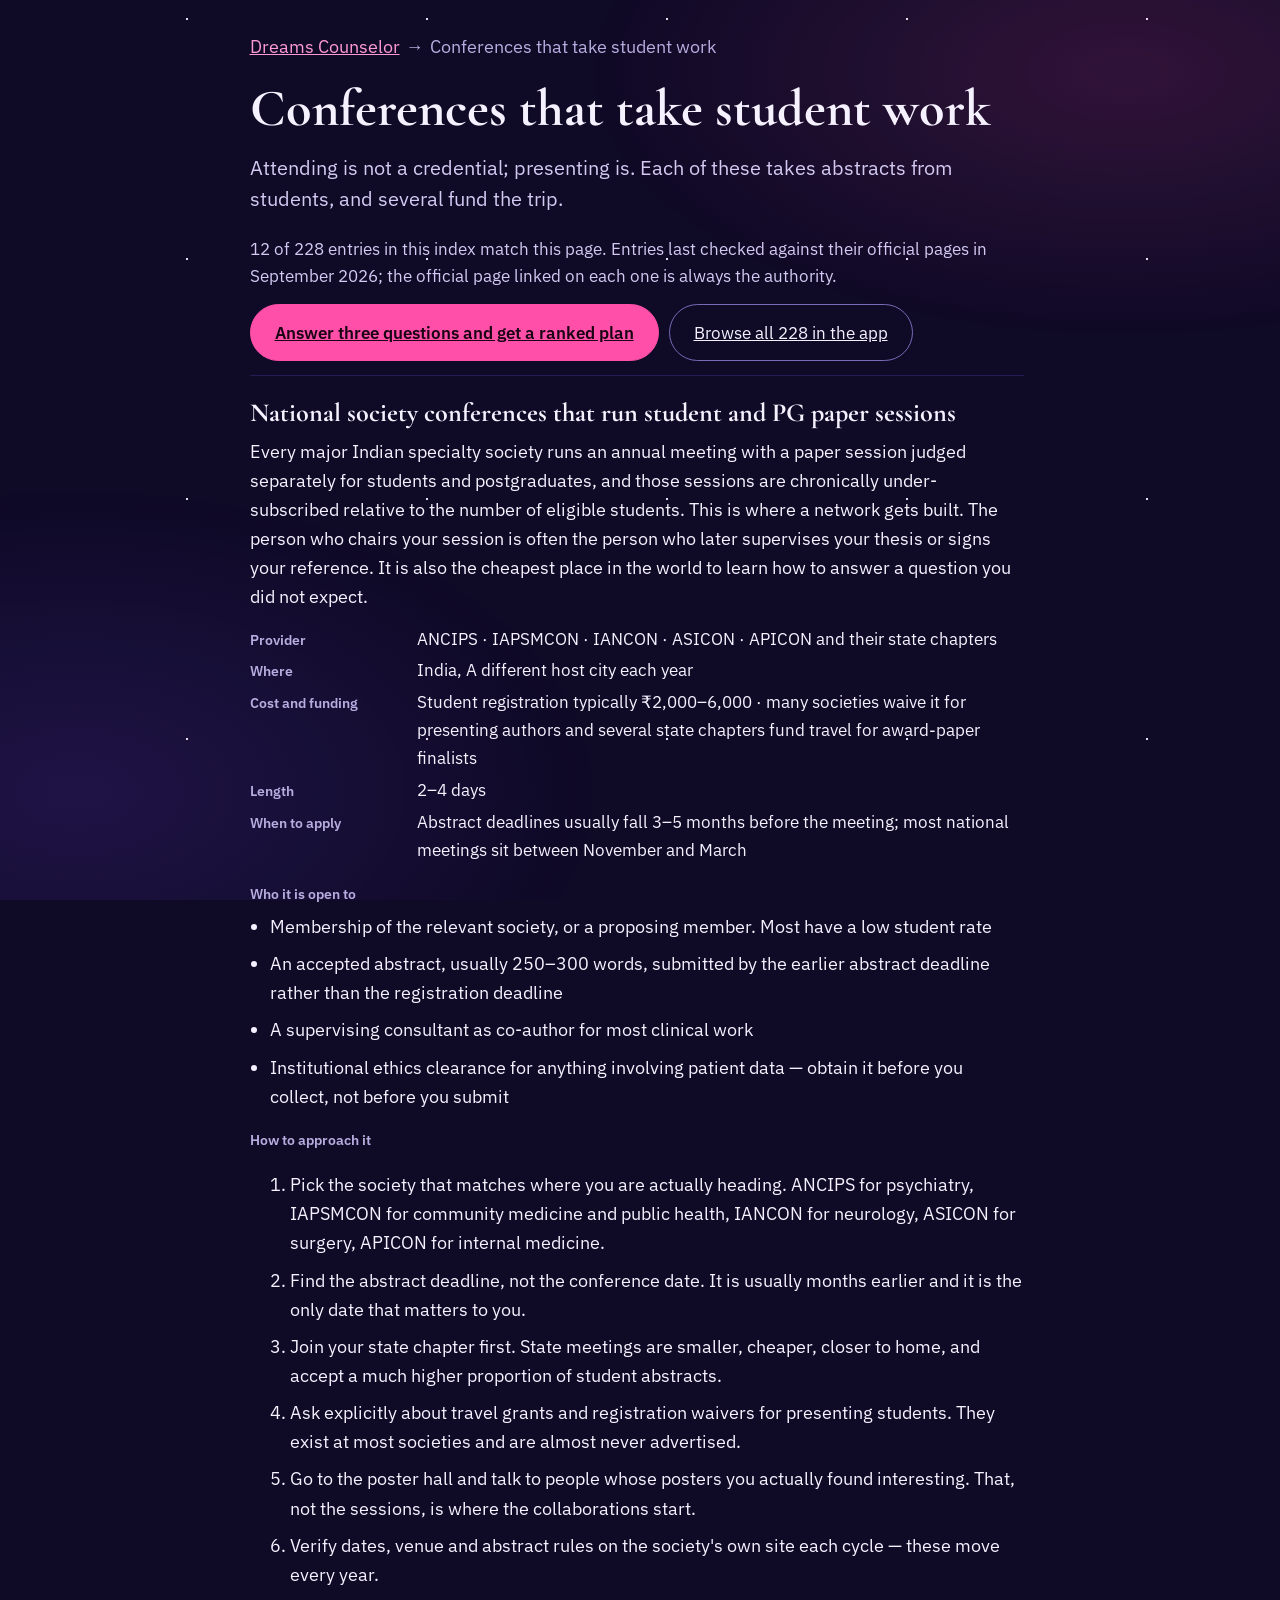
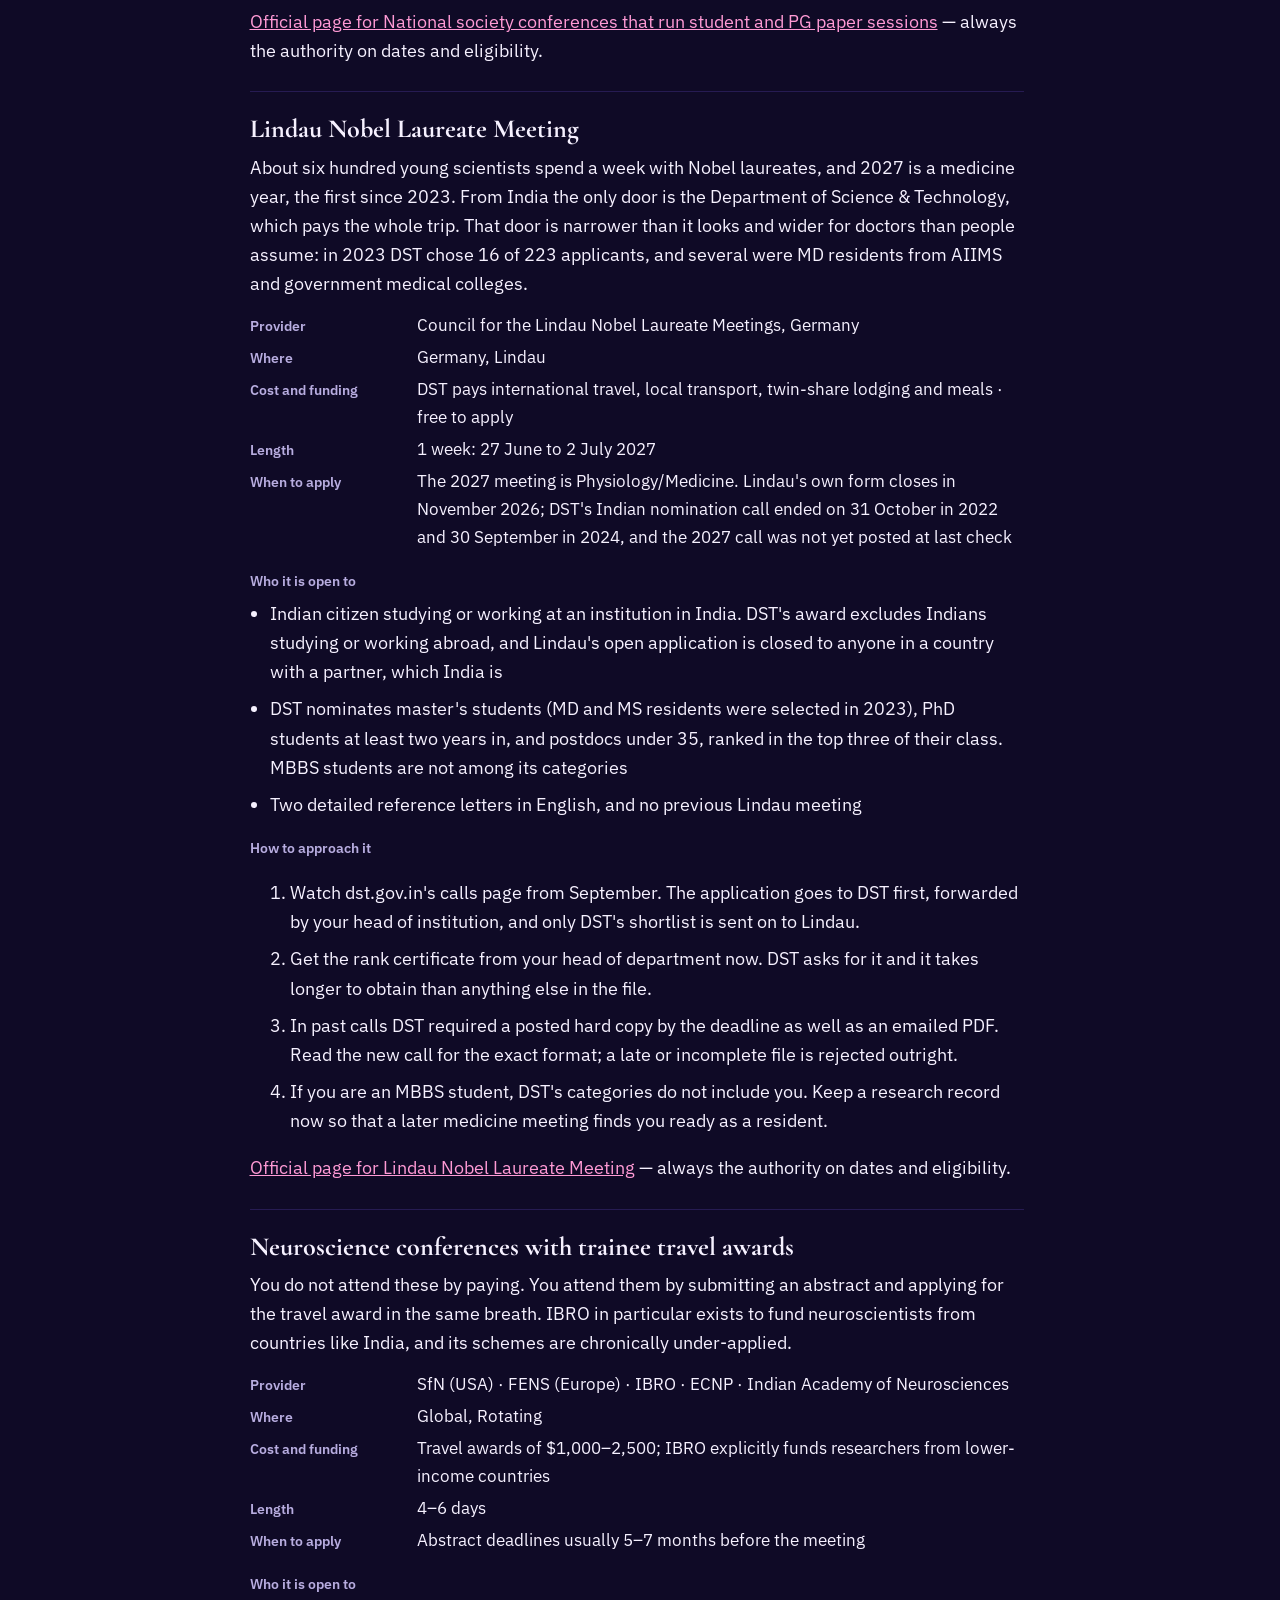
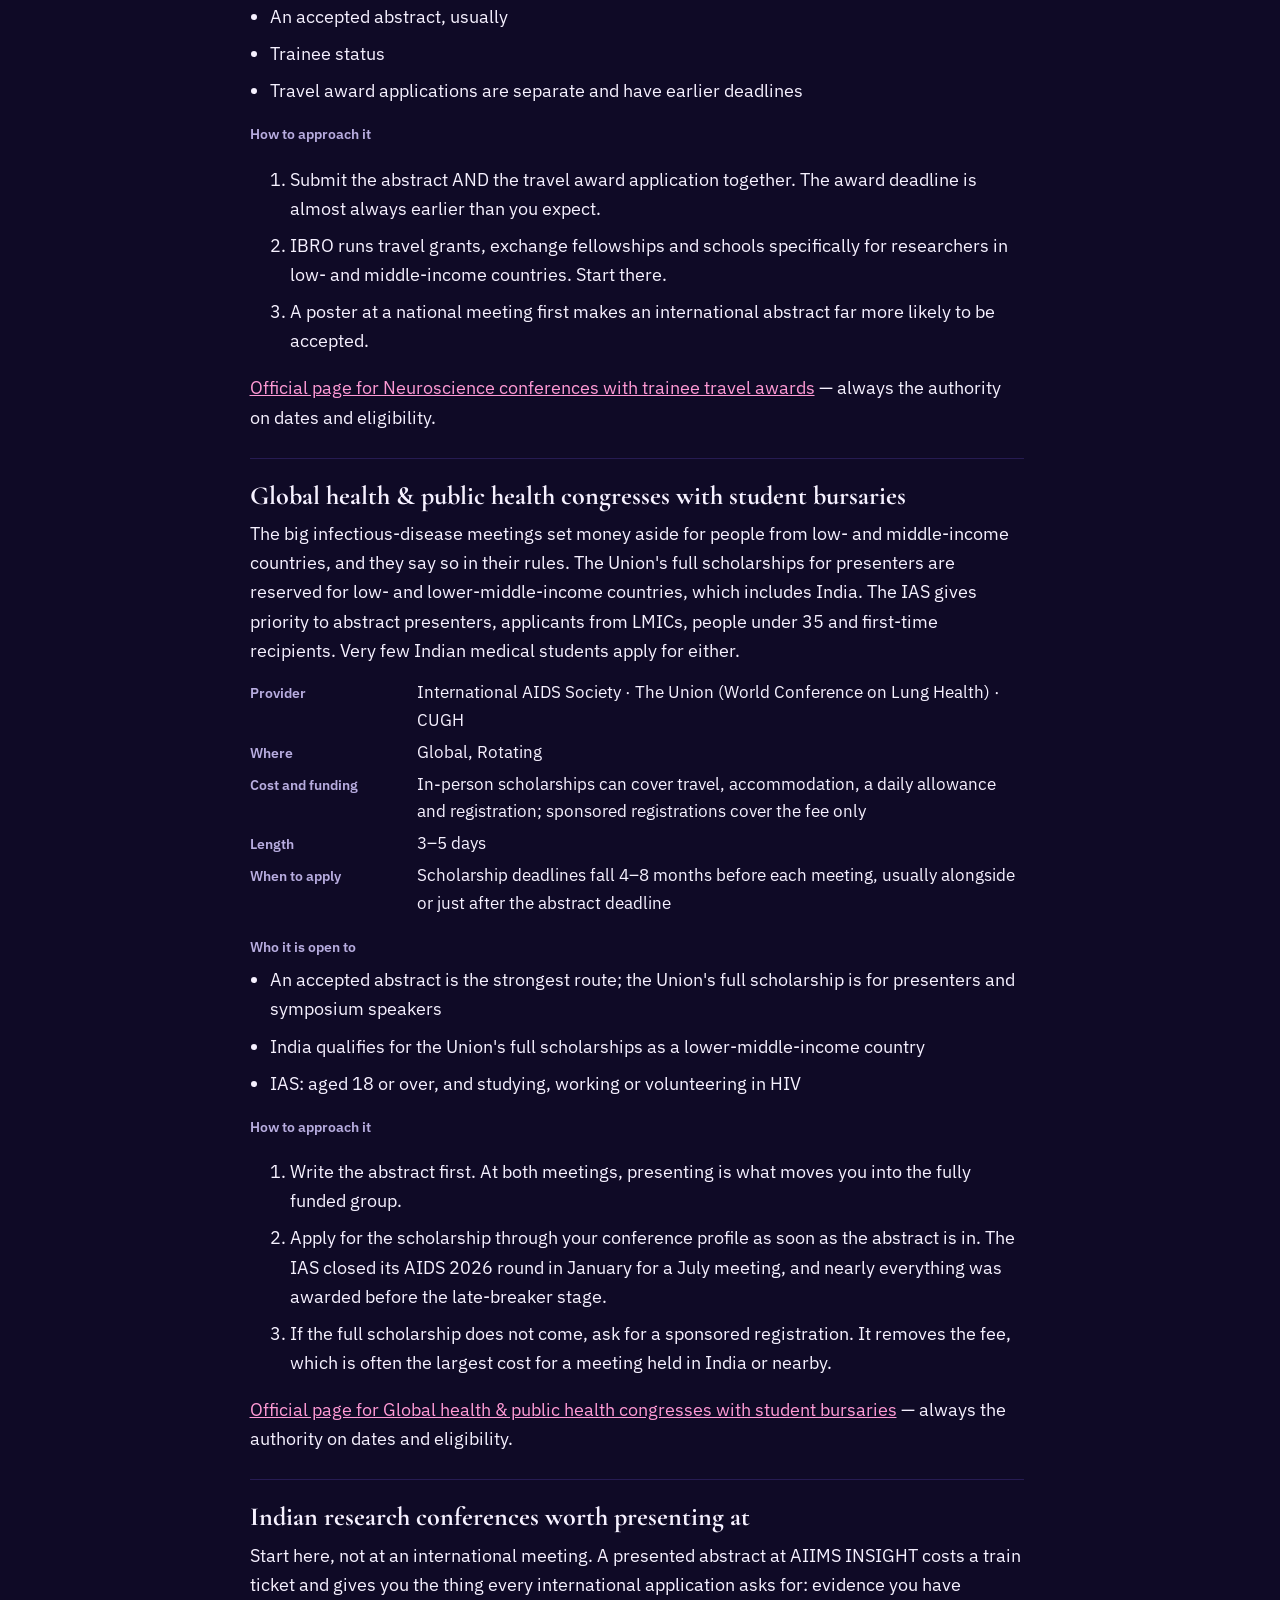
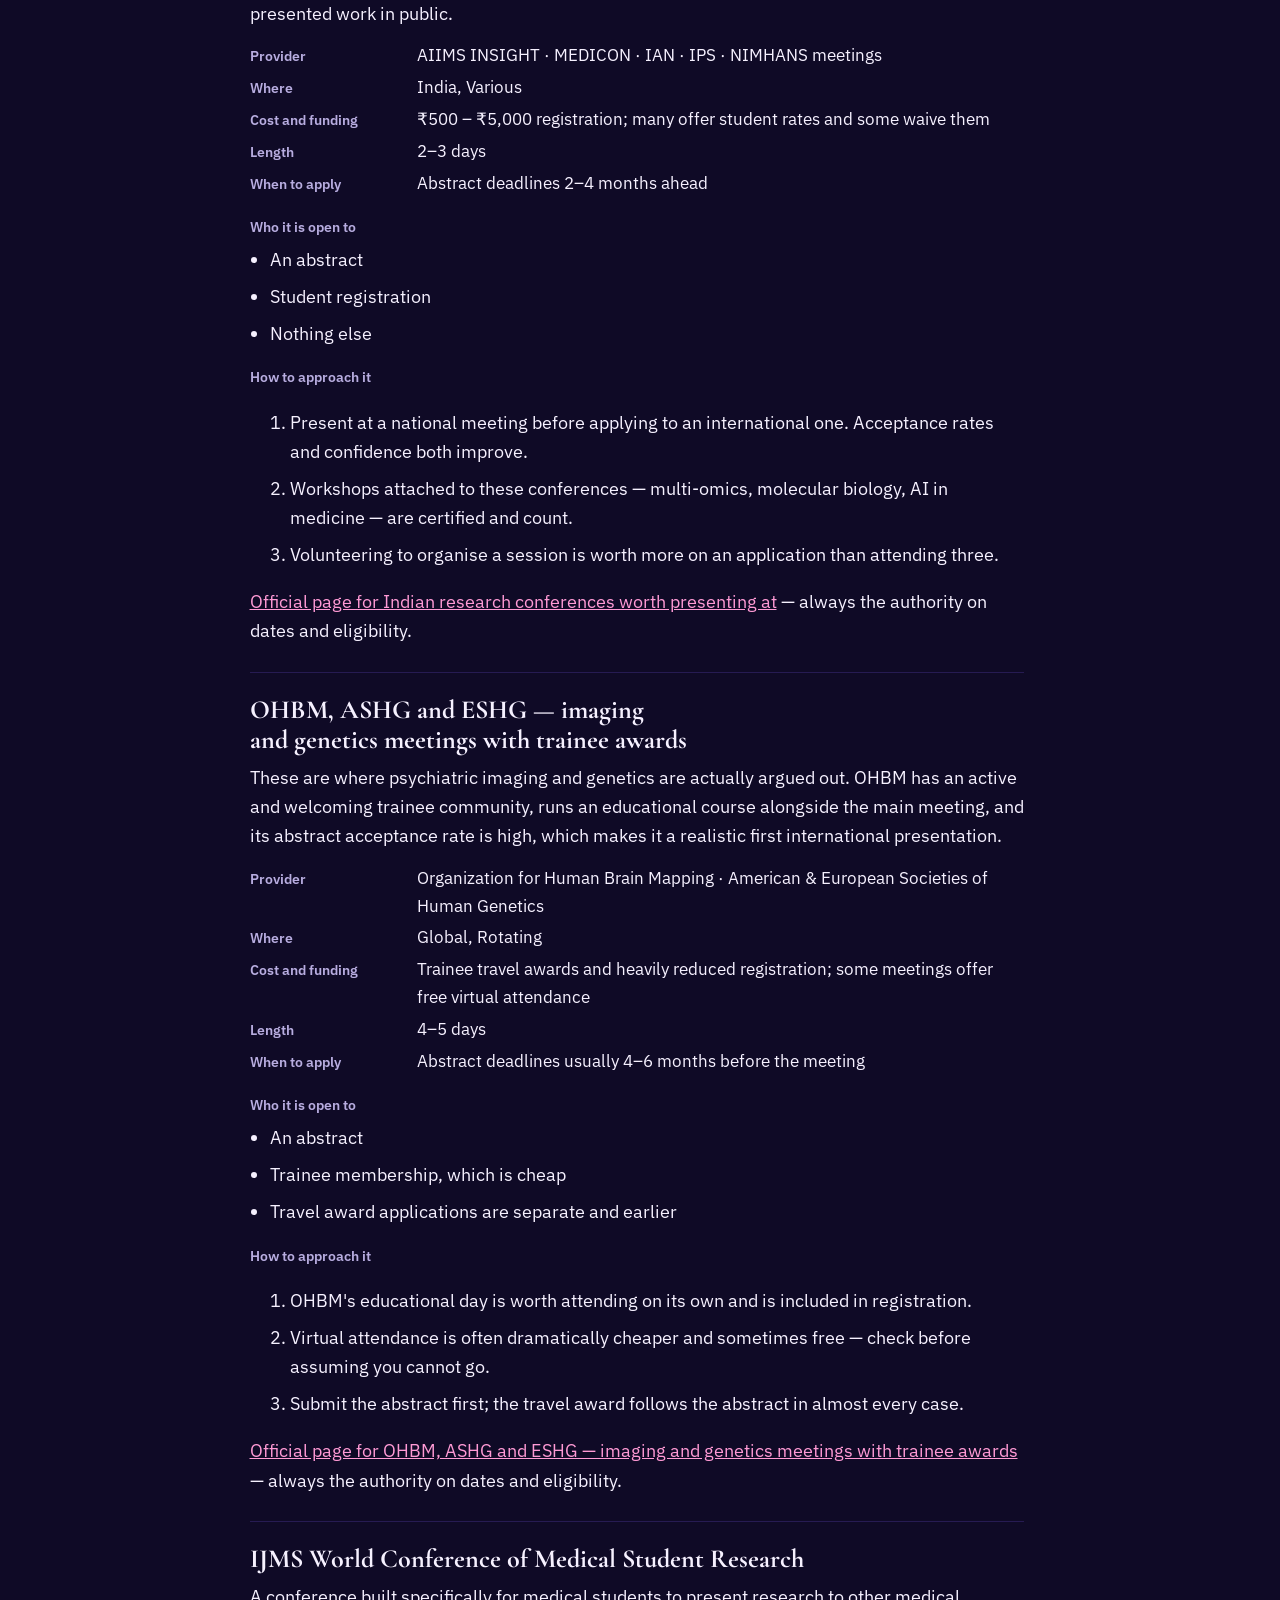
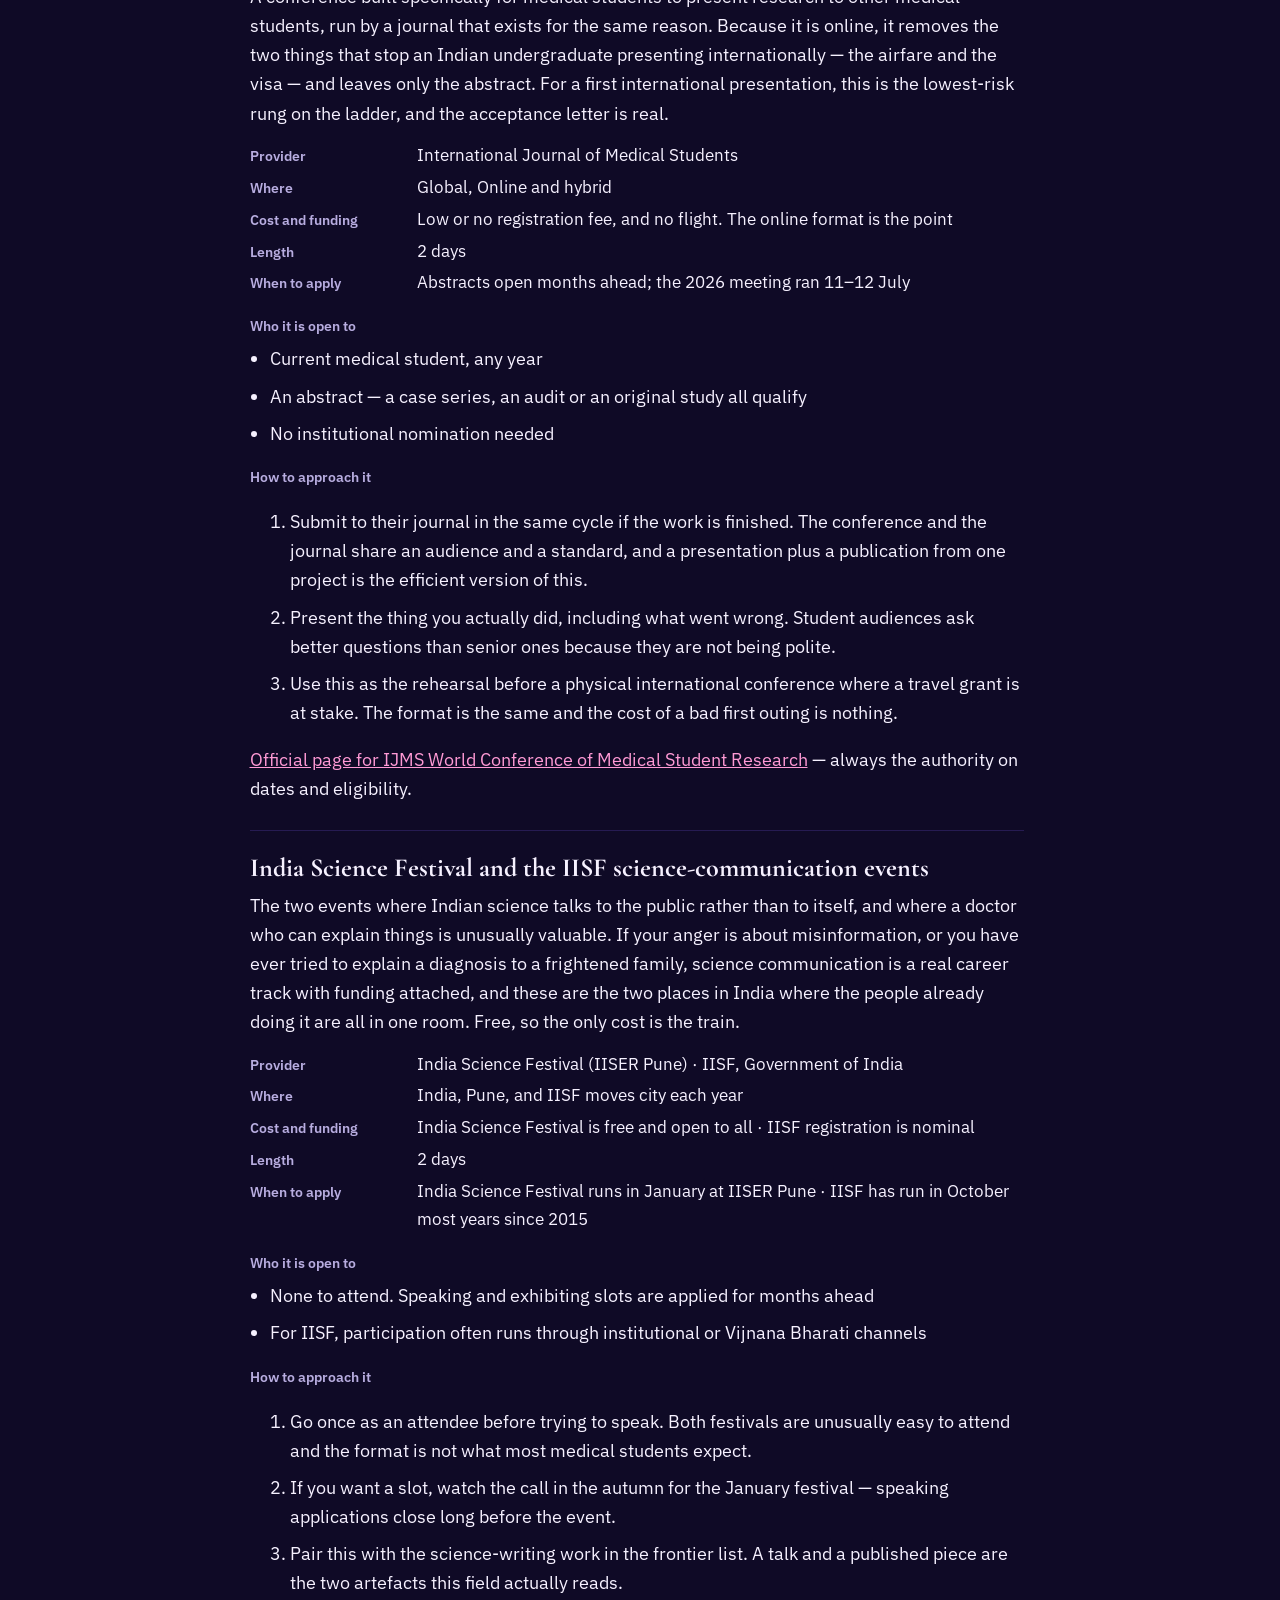
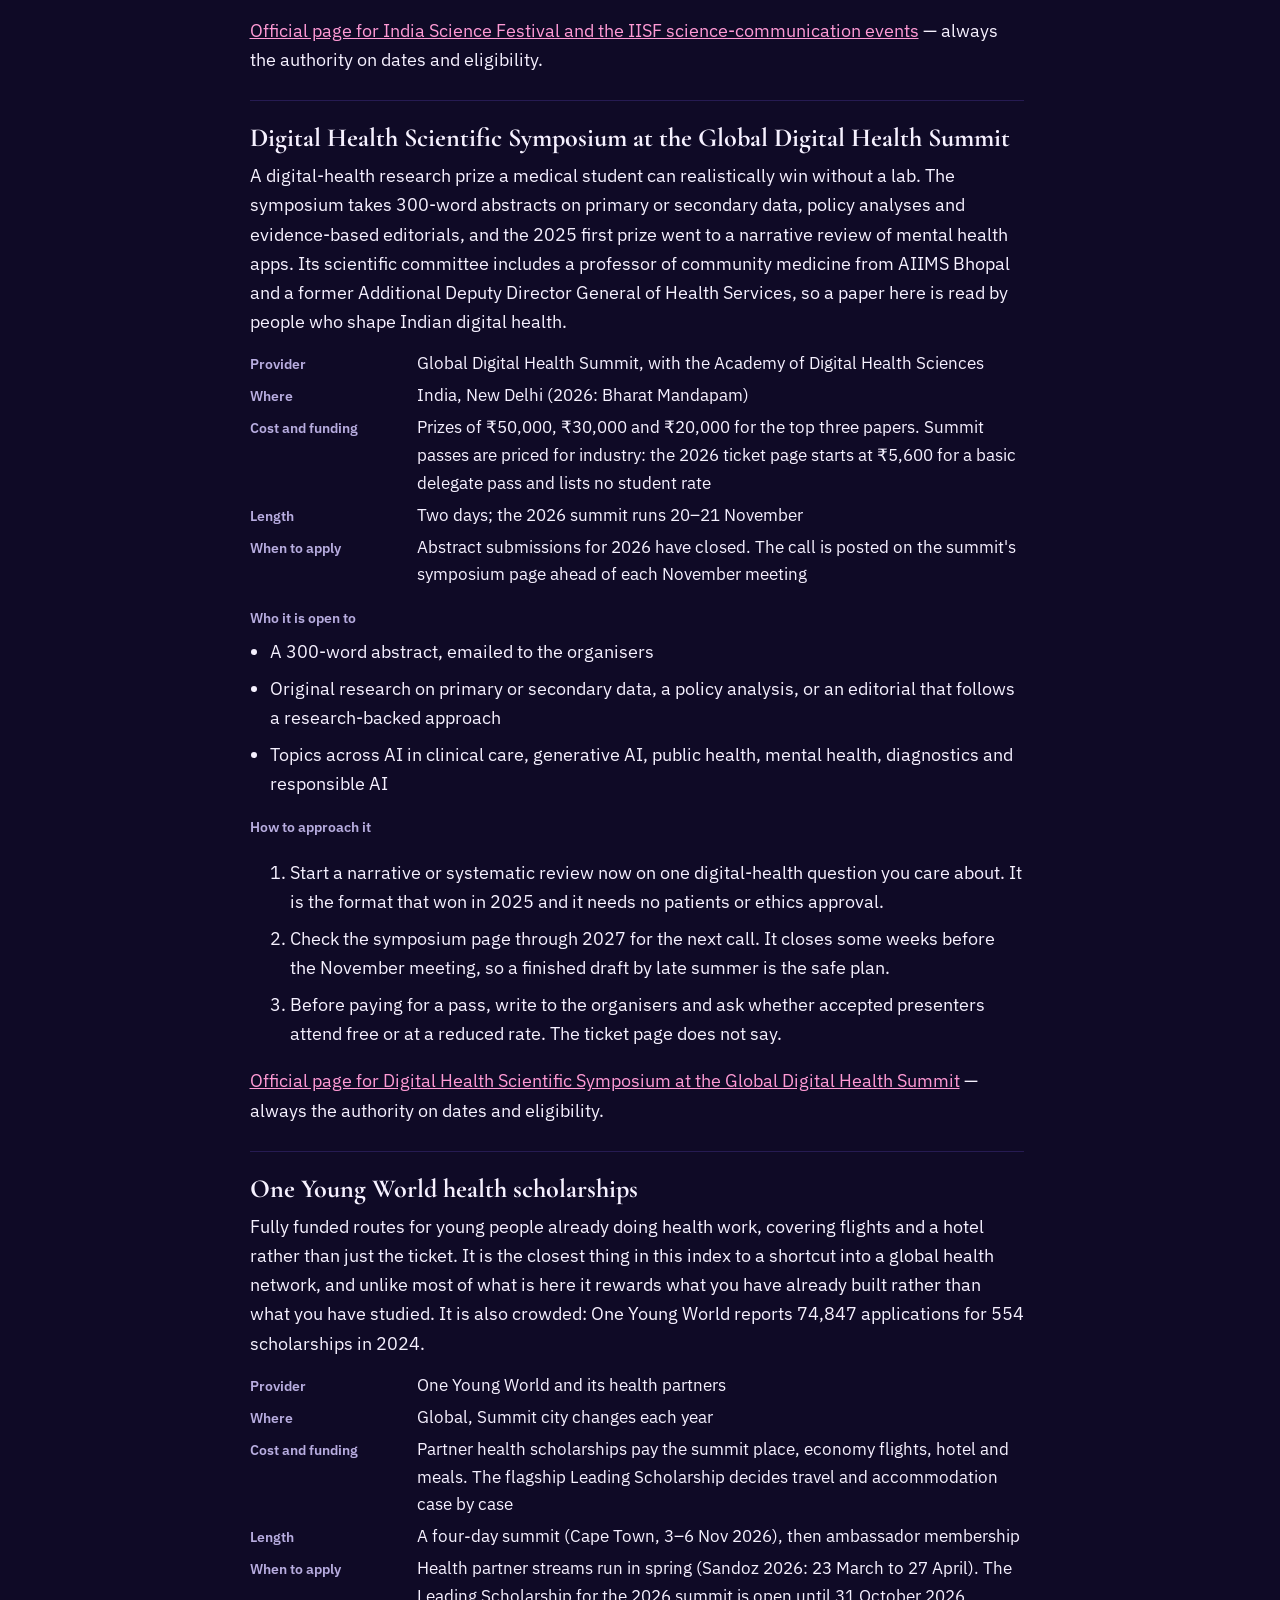
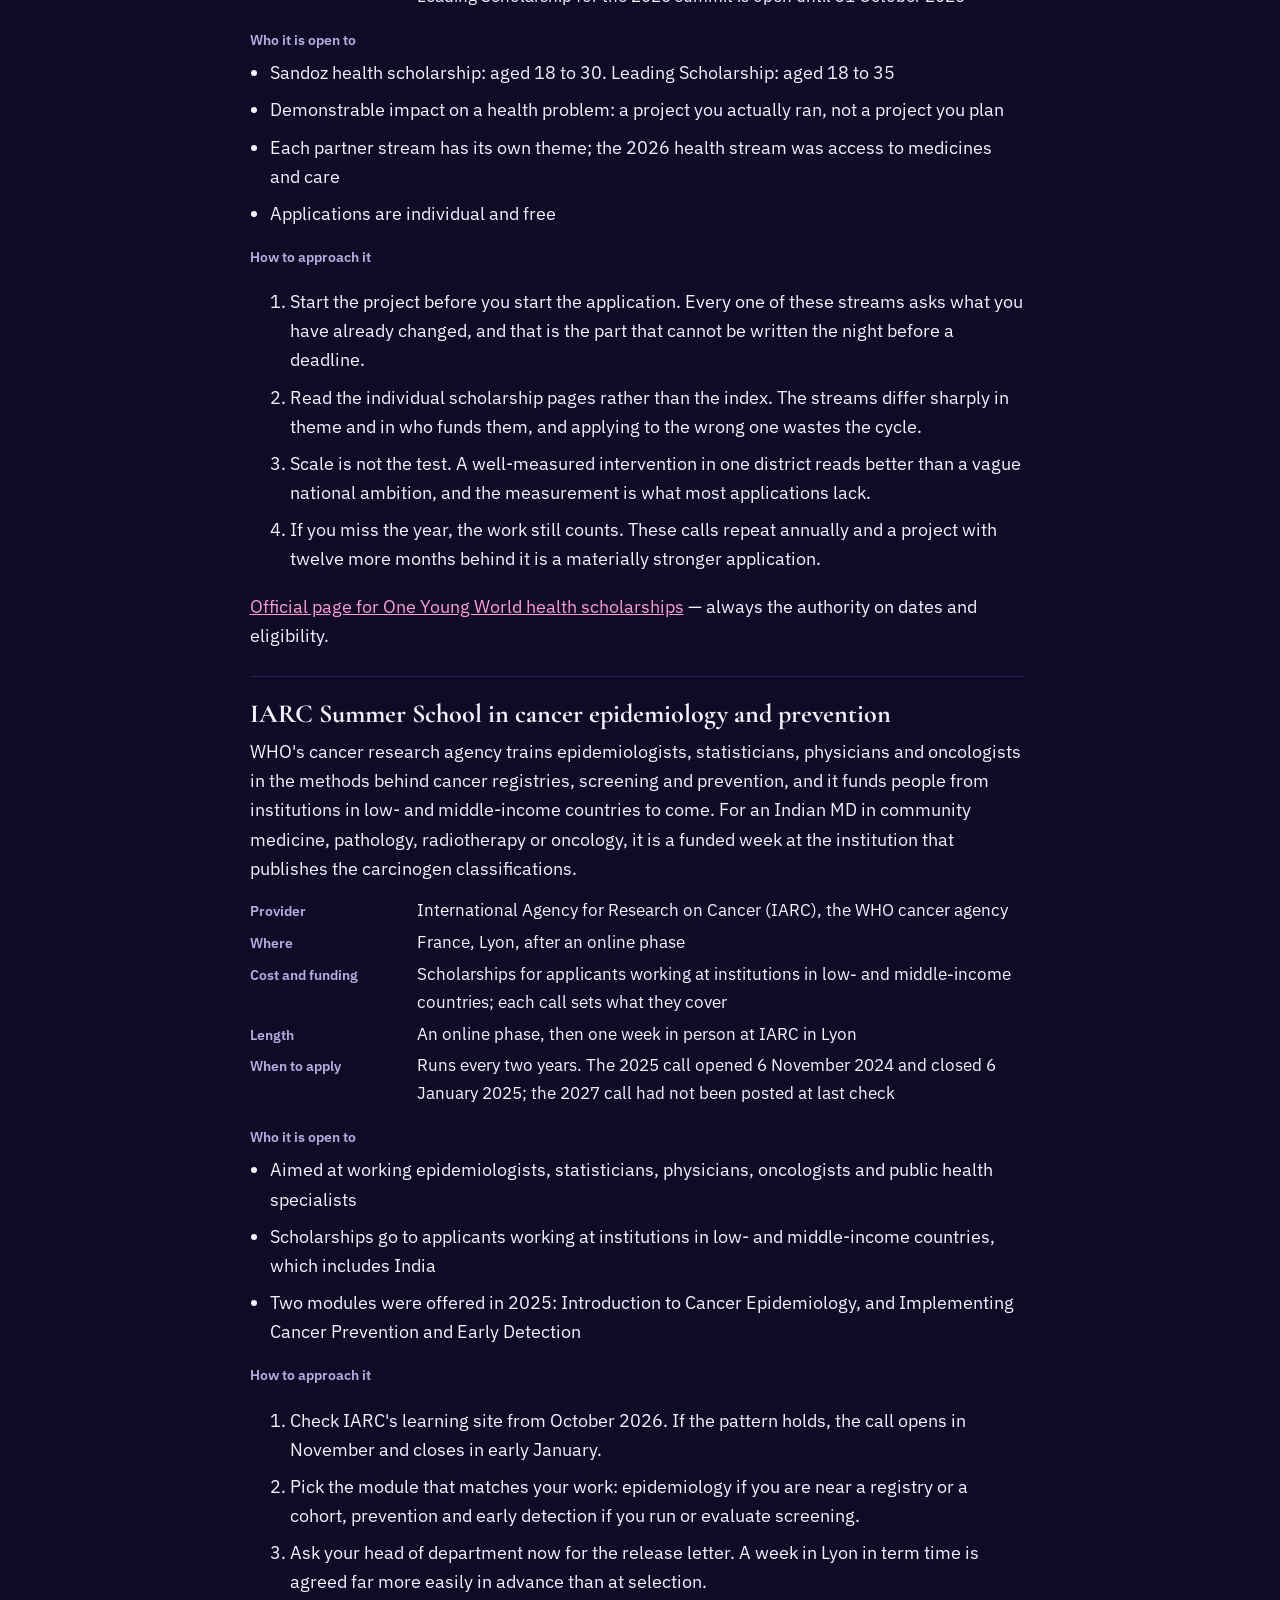
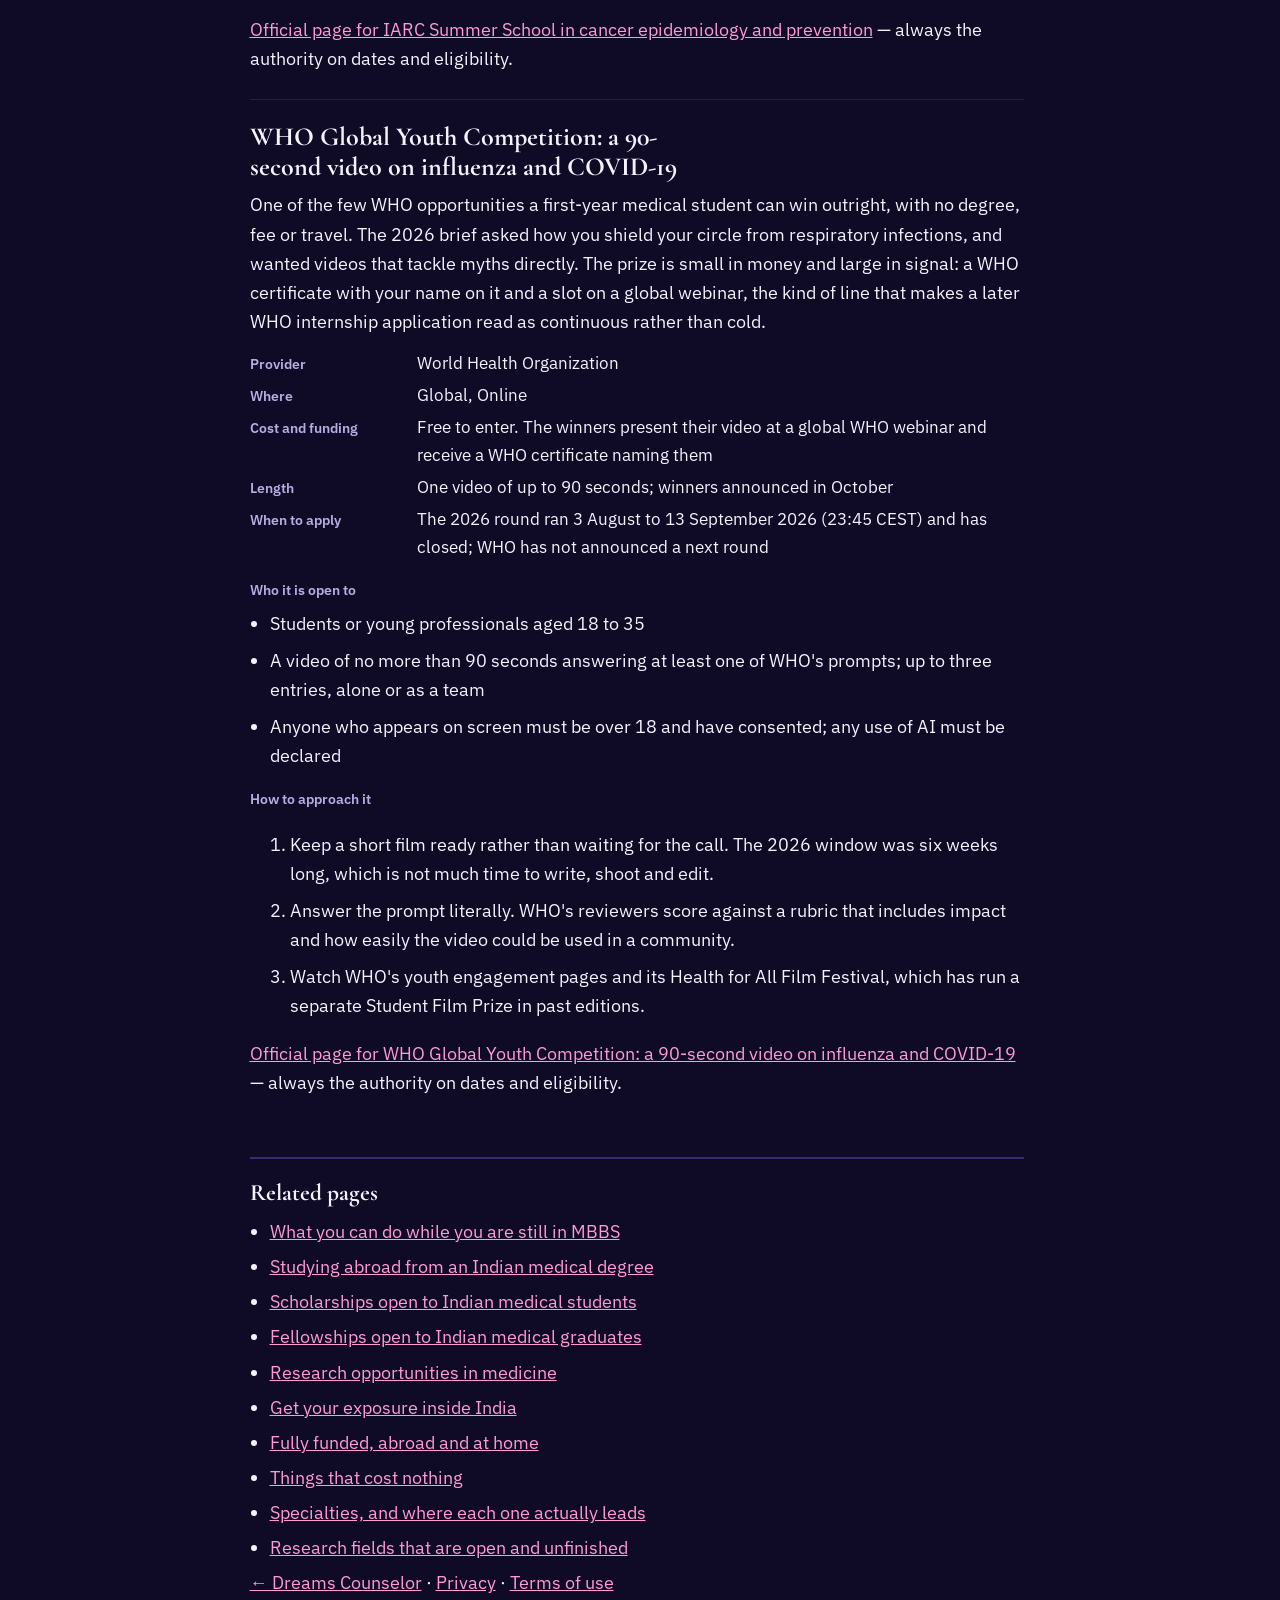
==== conferences/index.html @ f4abf2af "Rename the product to Dreams Counselor The name is now "Dreams Counselor" everywhere a reader or a l" ====
<!DOCTYPE html>
<html lang="en">
<head>
<meta charset="utf-8" />
<meta name="viewport" content="width=device-width, initial-scale=1" />
<title>Conferences where medical students can present — Dreams Counselor</title>
<meta name="description" content="Conferences and congresses that accept student abstracts, with travel awards and student rates where they exist." />
<meta name="robots" content="index, follow, max-image-preview:large" />
<link rel="canonical" href="https://aryanmanhas12.github.io/DREAMS/conferences/" />
<meta name="theme-color" content="#0F0A26" media="(prefers-color-scheme: light)" />
<meta name="theme-color" content="#0F0A26" media="(prefers-color-scheme: dark)" />

<meta property="og:type" content="website" />
<meta property="og:site_name" content="Dreams Counselor" />
<meta property="og:title" content="Conferences where medical students can present" />
<meta property="og:description" content="Conferences and congresses that accept student abstracts, with travel awards and student rates where they exist." />
<meta property="og:url" content="https://aryanmanhas12.github.io/DREAMS/conferences/" />
<meta property="og:image" content="https://aryanmanhas12.github.io/DREAMS/assets/og/conferences.png" />
<meta property="og:image:width" content="1200" />
<meta property="og:image:height" content="630" />
<meta property="og:image:alt" content="Conferences that take student work — 12 of 228 entries in the Dreams Counselor index, beside a globe marking the countries they lead to." />
<meta name="twitter:card" content="summary_large_image" />
<meta name="twitter:title" content="Conferences where medical students can present" />
<meta name="twitter:description" content="Conferences and congresses that accept student abstracts, with travel awards and student rates where they exist." />
<meta name="twitter:image" content="https://aryanmanhas12.github.io/DREAMS/assets/og/conferences.png" />

<link rel="icon" href="data:image/svg+xml,%3Csvg xmlns='http://www.w3.org/2000/svg' viewBox='0 0 32 32'%3E%3Crect width='32' height='32' rx='7' fill='%230F0A26'/%3E%3Ccircle cx='16' cy='16' r='12.5' fill='none' stroke='%23B79BFF' stroke-width='2.4'/%3E%3Cellipse cx='16' cy='16' rx='5.5' ry='12.5' fill='none' stroke='%23B79BFF' stroke-width='1.5'/%3E%3Cline x1='3.5' y1='16' x2='28.5' y2='16' stroke='%23B79BFF' stroke-width='1.5'/%3E%3Ccircle cx='20.5' cy='19.5' r='4.2' fill='%230F0A26'/%3E%3Ccircle cx='20.5' cy='19.5' r='3' fill='%23FF4FA8'/%3E%3C/svg%3E" />
<link rel="apple-touch-icon" href="../assets/icons/apple-touch-icon.png" />
<link rel="stylesheet" href="../assets/styles.css" />
<script type="application/ld+json">
{
 "@context": "https://schema.org",
 "@graph": [
  {
   "@type": "BreadcrumbList",
   "itemListElement": [
    {
     "@type": "ListItem",
     "position": 1,
     "name": "Dreams Counselor",
     "item": "https://aryanmanhas12.github.io/DREAMS/"
    },
    {
     "@type": "ListItem",
     "position": 2,
     "name": "Conferences that take student work",
     "item": "https://aryanmanhas12.github.io/DREAMS/conferences/"
    }
   ]
  },
  {
   "@type": "CollectionPage",
   "@id": "https://aryanmanhas12.github.io/DREAMS/conferences/",
   "url": "https://aryanmanhas12.github.io/DREAMS/conferences/",
   "name": "Conferences where medical students can present",
   "description": "Conferences and congresses that accept student abstracts, with travel awards and student rates where they exist.",
   "inLanguage": "en",
   "isPartOf": {
    "@type": "WebSite",
    "name": "Dreams Counselor",
    "url": "https://aryanmanhas12.github.io/DREAMS/"
   },
   "mainEntity": {
    "@type": "ItemList",
    "numberOfItems": 12,
    "itemListElement": [
     {
      "@type": "ListItem",
      "position": 1,
      "name": "National society conferences that run student and PG paper sessions",
      "url": "https://www.indianpsychiatricsociety.org/"
     },
     {
      "@type": "ListItem",
      "position": 2,
      "name": "Lindau Nobel Laureate Meeting",
      "url": "https://www.lindau-nobel.org/young-scientists/"
     },
     {
      "@type": "ListItem",
      "position": 3,
      "name": "Neuroscience conferences with trainee travel awards",
      "url": "https://ibro.org/grants/"
     },
     {
      "@type": "ListItem",
      "position": 4,
      "name": "Global health & public health congresses with student bursaries",
      "url": "https://www.iasociety.org/scholarships"
     },
     {
      "@type": "ListItem",
      "position": 5,
      "name": "Indian research conferences worth presenting at",
      "url": "https://www.aiims.edu/"
     },
     {
      "@type": "ListItem",
      "position": 6,
      "name": "OHBM, ASHG and ESHG — imaging and genetics meetings with trainee awards",
      "url": "https://www.humanbrainmapping.org/"
     },
     {
      "@type": "ListItem",
      "position": 7,
      "name": "IJMS World Conference of Medical Student Research",
      "url": "https://ijms.info/IJMS/Conference/welcome"
     },
     {
      "@type": "ListItem",
      "position": 8,
      "name": "India Science Festival and the IISF science-communication events",
      "url": "https://www.indiasciencefest.org/"
     },
     {
      "@type": "ListItem",
      "position": 9,
      "name": "Digital Health Scientific Symposium at the Global Digital Health Summit",
      "url": "https://www.globalsummit.health/scientific_symposium26"
     },
     {
      "@type": "ListItem",
      "position": 10,
      "name": "One Young World health scholarships",
      "url": "https://www.oneyoungworld.com/scholarships"
     },
     {
      "@type": "ListItem",
      "position": 11,
      "name": "IARC Summer School in cancer epidemiology and prevention",
      "url": "https://learning.iarc.fr/"
     },
     {
      "@type": "ListItem",
      "position": 12,
      "name": "WHO Global Youth Competition: a 90-second video on influenza and COVID-19",
      "url": "https://www.who.int/news-room/events/detail/2026/08/03/default-calendar/global-youth-competition-advocating-for-influenza-and-covid-19-prevention-and-control"
     }
    ]
   }
  }
 ]
}
</script>
</head>
<body>
<div class="sky sky-static" aria-hidden="true"></div>
<main class="wrap doc-page listing-page">

  <nav class="crumbs" aria-label="Breadcrumb">
    <ol>
      <li><a href="../">Dreams Counselor</a></li>
      <li aria-current="page">Conferences that take student work</li>
    </ol>
  </nav>

  <h1>Conferences that take student work</h1>
  <p class="doc-lede">Attending is not a credential; presenting is. Each of these takes abstracts from students, and several fund the trip.</p>

  <p class="doc-small">12 of 228 entries in this index match this page. Entries last checked against their official pages in September 2026; the official page linked on each one is always the authority.</p>

  <p class="doc-actions">
    <a class="btn btn-primary" href="../">Answer three questions and get a ranked plan</a>
    <a class="btn btn-ghost" href="../#browse">Browse all 228 in the app</a>
  </p>

  <article class="listing" id="society-conferences-india">
    <h2>National society conferences that run student and PG paper sessions</h2>
    <p class="listing-why">Every major Indian specialty society runs an annual meeting with a paper session judged separately for students and postgraduates, and those sessions are chronically under-subscribed relative to the number of eligible students. This is where a network gets built. The person who chairs your session is often the person who later supervises your thesis or signs your reference. It is also the cheapest place in the world to learn how to answer a question you did not expect.</p>
    <dl class="listing-facts">
      <dt>Provider</dt><dd>ANCIPS · IAPSMCON · IANCON · ASICON · APICON and their state chapters</dd>
      <dt>Where</dt><dd>India, A different host city each year</dd>
      <dt>Cost and funding</dt><dd>Student registration typically ₹2,000–6,000 · many societies waive it for presenting authors and several state chapters fund travel for award-paper finalists</dd>
      <dt>Length</dt><dd>2–4 days</dd>
      <dt>When to apply</dt><dd>Abstract deadlines usually fall 3–5 months before the meeting; most national meetings sit between November and March</dd>
    </dl>
    <h3>Who it is open to</h3>
    <ul><li>Membership of the relevant society, or a proposing member. Most have a low student rate</li><li>An accepted abstract, usually 250–300 words, submitted by the earlier abstract deadline rather than the registration deadline</li><li>A supervising consultant as co-author for most clinical work</li><li>Institutional ethics clearance for anything involving patient data — obtain it before you collect, not before you submit</li></ul>
    <h3>How to approach it</h3>
    <ol><li>Pick the society that matches where you are actually heading. ANCIPS for psychiatry, IAPSMCON for community medicine and public health, IANCON for neurology, ASICON for surgery, APICON for internal medicine.</li><li>Find the abstract deadline, not the conference date. It is usually months earlier and it is the only date that matters to you.</li><li>Join your state chapter first. State meetings are smaller, cheaper, closer to home, and accept a much higher proportion of student abstracts.</li><li>Ask explicitly about travel grants and registration waivers for presenting students. They exist at most societies and are almost never advertised.</li><li>Go to the poster hall and talk to people whose posters you actually found interesting. That, not the sessions, is where the collaborations start.</li><li>Verify dates, venue and abstract rules on the society's own site each cycle — these move every year.</li></ol>
    <p class="listing-link"><a href="https://www.indianpsychiatricsociety.org/" rel="noopener nofollow" target="_blank">Official page for National society conferences that run student and PG paper sessions</a> — always the authority on dates and eligibility.</p>
  </article>

  <article class="listing" id="lindau">
    <h2>Lindau Nobel Laureate Meeting</h2>
    <p class="listing-why">About six hundred young scientists spend a week with Nobel laureates, and 2027 is a medicine year, the first since 2023. From India the only door is the Department of Science &amp; Technology, which pays the whole trip. That door is narrower than it looks and wider for doctors than people assume: in 2023 DST chose 16 of 223 applicants, and several were MD residents from AIIMS and government medical colleges.</p>
    <dl class="listing-facts">
      <dt>Provider</dt><dd>Council for the Lindau Nobel Laureate Meetings, Germany</dd>
      <dt>Where</dt><dd>Germany, Lindau</dd>
      <dt>Cost and funding</dt><dd>DST pays international travel, local transport, twin-share lodging and meals · free to apply</dd>
      <dt>Length</dt><dd>1 week: 27 June to 2 July 2027</dd>
      <dt>When to apply</dt><dd>The 2027 meeting is Physiology/Medicine. Lindau's own form closes in November 2026; DST's Indian nomination call ended on 31 October in 2022 and 30 September in 2024, and the 2027 call was not yet posted at last check</dd>
    </dl>
    <h3>Who it is open to</h3>
    <ul><li>Indian citizen studying or working at an institution in India. DST's award excludes Indians studying or working abroad, and Lindau's open application is closed to anyone in a country with a partner, which India is</li><li>DST nominates master's students (MD and MS residents were selected in 2023), PhD students at least two years in, and postdocs under 35, ranked in the top three of their class. MBBS students are not among its categories</li><li>Two detailed reference letters in English, and no previous Lindau meeting</li></ul>
    <h3>How to approach it</h3>
    <ol><li>Watch dst.gov.in's calls page from September. The application goes to DST first, forwarded by your head of institution, and only DST's shortlist is sent on to Lindau.</li><li>Get the rank certificate from your head of department now. DST asks for it and it takes longer to obtain than anything else in the file.</li><li>In past calls DST required a posted hard copy by the deadline as well as an emailed PDF. Read the new call for the exact format; a late or incomplete file is rejected outright.</li><li>If you are an MBBS student, DST's categories do not include you. Keep a research record now so that a later medicine meeting finds you ready as a resident.</li></ol>
    <p class="listing-link"><a href="https://www.lindau-nobel.org/young-scientists/" rel="noopener nofollow" target="_blank">Official page for Lindau Nobel Laureate Meeting</a> — always the authority on dates and eligibility.</p>
  </article>

  <article class="listing" id="conf-neuro">
    <h2>Neuroscience conferences with trainee travel awards</h2>
    <p class="listing-why">You do not attend these by paying. You attend them by submitting an abstract and applying for the travel award in the same breath. IBRO in particular exists to fund neuroscientists from countries like India, and its schemes are chronically under-applied.</p>
    <dl class="listing-facts">
      <dt>Provider</dt><dd>SfN (USA) · FENS (Europe) · IBRO · ECNP · Indian Academy of Neurosciences</dd>
      <dt>Where</dt><dd>Global, Rotating</dd>
      <dt>Cost and funding</dt><dd>Travel awards of $1,000–2,500; IBRO explicitly funds researchers from lower-income countries</dd>
      <dt>Length</dt><dd>4–6 days</dd>
      <dt>When to apply</dt><dd>Abstract deadlines usually 5–7 months before the meeting</dd>
    </dl>
    <h3>Who it is open to</h3>
    <ul><li>An accepted abstract, usually</li><li>Trainee status</li><li>Travel award applications are separate and have earlier deadlines</li></ul>
    <h3>How to approach it</h3>
    <ol><li>Submit the abstract AND the travel award application together. The award deadline is almost always earlier than you expect.</li><li>IBRO runs travel grants, exchange fellowships and schools specifically for researchers in low- and middle-income countries. Start there.</li><li>A poster at a national meeting first makes an international abstract far more likely to be accepted.</li></ol>
    <p class="listing-link"><a href="https://ibro.org/grants/" rel="noopener nofollow" target="_blank">Official page for Neuroscience conferences with trainee travel awards</a> — always the authority on dates and eligibility.</p>
  </article>

  <article class="listing" id="conf-globalhealth">
    <h2>Global health &amp; public health congresses with student bursaries</h2>
    <p class="listing-why">The big infectious-disease meetings set money aside for people from low- and middle-income countries, and they say so in their rules. The Union's full scholarships for presenters are reserved for low- and lower-middle-income countries, which includes India. The IAS gives priority to abstract presenters, applicants from LMICs, people under 35 and first-time recipients. Very few Indian medical students apply for either.</p>
    <dl class="listing-facts">
      <dt>Provider</dt><dd>International AIDS Society · The Union (World Conference on Lung Health) · CUGH</dd>
      <dt>Where</dt><dd>Global, Rotating</dd>
      <dt>Cost and funding</dt><dd>In-person scholarships can cover travel, accommodation, a daily allowance and registration; sponsored registrations cover the fee only</dd>
      <dt>Length</dt><dd>3–5 days</dd>
      <dt>When to apply</dt><dd>Scholarship deadlines fall 4–8 months before each meeting, usually alongside or just after the abstract deadline</dd>
    </dl>
    <h3>Who it is open to</h3>
    <ul><li>An accepted abstract is the strongest route; the Union's full scholarship is for presenters and symposium speakers</li><li>India qualifies for the Union's full scholarships as a lower-middle-income country</li><li>IAS: aged 18 or over, and studying, working or volunteering in HIV</li></ul>
    <h3>How to approach it</h3>
    <ol><li>Write the abstract first. At both meetings, presenting is what moves you into the fully funded group.</li><li>Apply for the scholarship through your conference profile as soon as the abstract is in. The IAS closed its AIDS 2026 round in January for a July meeting, and nearly everything was awarded before the late-breaker stage.</li><li>If the full scholarship does not come, ask for a sponsored registration. It removes the fee, which is often the largest cost for a meeting held in India or nearby.</li></ol>
    <p class="listing-link"><a href="https://www.iasociety.org/scholarships" rel="noopener nofollow" target="_blank">Official page for Global health &amp; public health congresses with student bursaries</a> — always the authority on dates and eligibility.</p>
  </article>

  <article class="listing" id="conf-india">
    <h2>Indian research conferences worth presenting at</h2>
    <p class="listing-why">Start here, not at an international meeting. A presented abstract at AIIMS INSIGHT costs a train ticket and gives you the thing every international application asks for: evidence you have presented work in public.</p>
    <dl class="listing-facts">
      <dt>Provider</dt><dd>AIIMS INSIGHT · MEDICON · IAN · IPS · NIMHANS meetings</dd>
      <dt>Where</dt><dd>India, Various</dd>
      <dt>Cost and funding</dt><dd>₹500 – ₹5,000 registration; many offer student rates and some waive them</dd>
      <dt>Length</dt><dd>2–3 days</dd>
      <dt>When to apply</dt><dd>Abstract deadlines 2–4 months ahead</dd>
    </dl>
    <h3>Who it is open to</h3>
    <ul><li>An abstract</li><li>Student registration</li><li>Nothing else</li></ul>
    <h3>How to approach it</h3>
    <ol><li>Present at a national meeting before applying to an international one. Acceptance rates and confidence both improve.</li><li>Workshops attached to these conferences — multi-omics, molecular biology, AI in medicine — are certified and count.</li><li>Volunteering to organise a session is worth more on an application than attending three.</li></ol>
    <p class="listing-link"><a href="https://www.aiims.edu/" rel="noopener nofollow" target="_blank">Official page for Indian research conferences worth presenting at</a> — always the authority on dates and eligibility.</p>
  </article>

  <article class="listing" id="ohbm-ashg">
    <h2>OHBM, ASHG and ESHG — imaging and genetics meetings with trainee awards</h2>
    <p class="listing-why">These are where psychiatric imaging and genetics are actually argued out. OHBM has an active and welcoming trainee community, runs an educational course alongside the main meeting, and its abstract acceptance rate is high, which makes it a realistic first international presentation.</p>
    <dl class="listing-facts">
      <dt>Provider</dt><dd>Organization for Human Brain Mapping · American &amp; European Societies of Human Genetics</dd>
      <dt>Where</dt><dd>Global, Rotating</dd>
      <dt>Cost and funding</dt><dd>Trainee travel awards and heavily reduced registration; some meetings offer free virtual attendance</dd>
      <dt>Length</dt><dd>4–5 days</dd>
      <dt>When to apply</dt><dd>Abstract deadlines usually 4–6 months before the meeting</dd>
    </dl>
    <h3>Who it is open to</h3>
    <ul><li>An abstract</li><li>Trainee membership, which is cheap</li><li>Travel award applications are separate and earlier</li></ul>
    <h3>How to approach it</h3>
    <ol><li>OHBM's educational day is worth attending on its own and is included in registration.</li><li>Virtual attendance is often dramatically cheaper and sometimes free — check before assuming you cannot go.</li><li>Submit the abstract first; the travel award follows the abstract in almost every case.</li></ol>
    <p class="listing-link"><a href="https://www.humanbrainmapping.org/" rel="noopener nofollow" target="_blank">Official page for OHBM, ASHG and ESHG — imaging and genetics meetings with trainee awards</a> — always the authority on dates and eligibility.</p>
  </article>

  <article class="listing" id="ijms-wcmsr">
    <h2>IJMS World Conference of Medical Student Research</h2>
    <p class="listing-why">A conference built specifically for medical students to present research to other medical students, run by a journal that exists for the same reason. Because it is online, it removes the two things that stop an Indian undergraduate presenting internationally — the airfare and the visa — and leaves only the abstract. For a first international presentation, this is the lowest-risk rung on the ladder, and the acceptance letter is real.</p>
    <dl class="listing-facts">
      <dt>Provider</dt><dd>International Journal of Medical Students</dd>
      <dt>Where</dt><dd>Global, Online and hybrid</dd>
      <dt>Cost and funding</dt><dd>Low or no registration fee, and no flight. The online format is the point</dd>
      <dt>Length</dt><dd>2 days</dd>
      <dt>When to apply</dt><dd>Abstracts open months ahead; the 2026 meeting ran 11–12 July</dd>
    </dl>
    <h3>Who it is open to</h3>
    <ul><li>Current medical student, any year</li><li>An abstract — a case series, an audit or an original study all qualify</li><li>No institutional nomination needed</li></ul>
    <h3>How to approach it</h3>
    <ol><li>Submit to their journal in the same cycle if the work is finished. The conference and the journal share an audience and a standard, and a presentation plus a publication from one project is the efficient version of this.</li><li>Present the thing you actually did, including what went wrong. Student audiences ask better questions than senior ones because they are not being polite.</li><li>Use this as the rehearsal before a physical international conference where a travel grant is at stake. The format is the same and the cost of a bad first outing is nothing.</li></ol>
    <p class="listing-link"><a href="https://ijms.info/IJMS/Conference/welcome" rel="noopener nofollow" target="_blank">Official page for IJMS World Conference of Medical Student Research</a> — always the authority on dates and eligibility.</p>
  </article>

  <article class="listing" id="india-science-festival">
    <h2>India Science Festival and the IISF science-communication events</h2>
    <p class="listing-why">The two events where Indian science talks to the public rather than to itself, and where a doctor who can explain things is unusually valuable. If your anger is about misinformation, or you have ever tried to explain a diagnosis to a frightened family, science communication is a real career track with funding attached, and these are the two places in India where the people already doing it are all in one room. Free, so the only cost is the train.</p>
    <dl class="listing-facts">
      <dt>Provider</dt><dd>India Science Festival (IISER Pune) · IISF, Government of India</dd>
      <dt>Where</dt><dd>India, Pune, and IISF moves city each year</dd>
      <dt>Cost and funding</dt><dd>India Science Festival is free and open to all · IISF registration is nominal</dd>
      <dt>Length</dt><dd>2 days</dd>
      <dt>When to apply</dt><dd>India Science Festival runs in January at IISER Pune · IISF has run in October most years since 2015</dd>
    </dl>
    <h3>Who it is open to</h3>
    <ul><li>None to attend. Speaking and exhibiting slots are applied for months ahead</li><li>For IISF, participation often runs through institutional or Vijnana Bharati channels</li></ul>
    <h3>How to approach it</h3>
    <ol><li>Go once as an attendee before trying to speak. Both festivals are unusually easy to attend and the format is not what most medical students expect.</li><li>If you want a slot, watch the call in the autumn for the January festival — speaking applications close long before the event.</li><li>Pair this with the science-writing work in the frontier list. A talk and a published piece are the two artefacts this field actually reads.</li></ol>
    <p class="listing-link"><a href="https://www.indiasciencefest.org/" rel="noopener nofollow" target="_blank">Official page for India Science Festival and the IISF science-communication events</a> — always the authority on dates and eligibility.</p>
  </article>

  <article class="listing" id="gdhs-symposium">
    <h2>Digital Health Scientific Symposium at the Global Digital Health Summit</h2>
    <p class="listing-why">A digital-health research prize a medical student can realistically win without a lab. The symposium takes 300-word abstracts on primary or secondary data, policy analyses and evidence-based editorials, and the 2025 first prize went to a narrative review of mental health apps. Its scientific committee includes a professor of community medicine from AIIMS Bhopal and a former Additional Deputy Director General of Health Services, so a paper here is read by people who shape Indian digital health.</p>
    <dl class="listing-facts">
      <dt>Provider</dt><dd>Global Digital Health Summit, with the Academy of Digital Health Sciences</dd>
      <dt>Where</dt><dd>India, New Delhi (2026: Bharat Mandapam)</dd>
      <dt>Cost and funding</dt><dd>Prizes of ₹50,000, ₹30,000 and ₹20,000 for the top three papers. Summit passes are priced for industry: the 2026 ticket page starts at ₹5,600 for a basic delegate pass and lists no student rate</dd>
      <dt>Length</dt><dd>Two days; the 2026 summit runs 20–21 November</dd>
      <dt>When to apply</dt><dd>Abstract submissions for 2026 have closed. The call is posted on the summit's symposium page ahead of each November meeting</dd>
    </dl>
    <h3>Who it is open to</h3>
    <ul><li>A 300-word abstract, emailed to the organisers</li><li>Original research on primary or secondary data, a policy analysis, or an editorial that follows a research-backed approach</li><li>Topics across AI in clinical care, generative AI, public health, mental health, diagnostics and responsible AI</li></ul>
    <h3>How to approach it</h3>
    <ol><li>Start a narrative or systematic review now on one digital-health question you care about. It is the format that won in 2025 and it needs no patients or ethics approval.</li><li>Check the symposium page through 2027 for the next call. It closes some weeks before the November meeting, so a finished draft by late summer is the safe plan.</li><li>Before paying for a pass, write to the organisers and ask whether accepted presenters attend free or at a reduced rate. The ticket page does not say.</li></ol>
    <p class="listing-link"><a href="https://www.globalsummit.health/scientific_symposium26" rel="noopener nofollow" target="_blank">Official page for Digital Health Scientific Symposium at the Global Digital Health Summit</a> — always the authority on dates and eligibility.</p>
  </article>

  <article class="listing" id="oyw-health">
    <h2>One Young World health scholarships</h2>
    <p class="listing-why">Fully funded routes for young people already doing health work, covering flights and a hotel rather than just the ticket. It is the closest thing in this index to a shortcut into a global health network, and unlike most of what is here it rewards what you have already built rather than what you have studied. It is also crowded: One Young World reports 74,847 applications for 554 scholarships in 2024.</p>
    <dl class="listing-facts">
      <dt>Provider</dt><dd>One Young World and its health partners</dd>
      <dt>Where</dt><dd>Global, Summit city changes each year</dd>
      <dt>Cost and funding</dt><dd>Partner health scholarships pay the summit place, economy flights, hotel and meals. The flagship Leading Scholarship decides travel and accommodation case by case</dd>
      <dt>Length</dt><dd>A four-day summit (Cape Town, 3–6 Nov 2026), then ambassador membership</dd>
      <dt>When to apply</dt><dd>Health partner streams run in spring (Sandoz 2026: 23 March to 27 April). The Leading Scholarship for the 2026 summit is open until 31 October 2026</dd>
    </dl>
    <h3>Who it is open to</h3>
    <ul><li>Sandoz health scholarship: aged 18 to 30. Leading Scholarship: aged 18 to 35</li><li>Demonstrable impact on a health problem: a project you actually ran, not a project you plan</li><li>Each partner stream has its own theme; the 2026 health stream was access to medicines and care</li><li>Applications are individual and free</li></ul>
    <h3>How to approach it</h3>
    <ol><li>Start the project before you start the application. Every one of these streams asks what you have already changed, and that is the part that cannot be written the night before a deadline.</li><li>Read the individual scholarship pages rather than the index. The streams differ sharply in theme and in who funds them, and applying to the wrong one wastes the cycle.</li><li>Scale is not the test. A well-measured intervention in one district reads better than a vague national ambition, and the measurement is what most applications lack.</li><li>If you miss the year, the work still counts. These calls repeat annually and a project with twelve more months behind it is a materially stronger application.</li></ol>
    <p class="listing-link"><a href="https://www.oneyoungworld.com/scholarships" rel="noopener nofollow" target="_blank">Official page for One Young World health scholarships</a> — always the authority on dates and eligibility.</p>
  </article>

  <article class="listing" id="iarc-summer-school">
    <h2>IARC Summer School in cancer epidemiology and prevention</h2>
    <p class="listing-why">WHO's cancer research agency trains epidemiologists, statisticians, physicians and oncologists in the methods behind cancer registries, screening and prevention, and it funds people from institutions in low- and middle-income countries to come. For an Indian MD in community medicine, pathology, radiotherapy or oncology, it is a funded week at the institution that publishes the carcinogen classifications.</p>
    <dl class="listing-facts">
      <dt>Provider</dt><dd>International Agency for Research on Cancer (IARC), the WHO cancer agency</dd>
      <dt>Where</dt><dd>France, Lyon, after an online phase</dd>
      <dt>Cost and funding</dt><dd>Scholarships for applicants working at institutions in low- and middle-income countries; each call sets what they cover</dd>
      <dt>Length</dt><dd>An online phase, then one week in person at IARC in Lyon</dd>
      <dt>When to apply</dt><dd>Runs every two years. The 2025 call opened 6 November 2024 and closed 6 January 2025; the 2027 call had not been posted at last check</dd>
    </dl>
    <h3>Who it is open to</h3>
    <ul><li>Aimed at working epidemiologists, statisticians, physicians, oncologists and public health specialists</li><li>Scholarships go to applicants working at institutions in low- and middle-income countries, which includes India</li><li>Two modules were offered in 2025: Introduction to Cancer Epidemiology, and Implementing Cancer Prevention and Early Detection</li></ul>
    <h3>How to approach it</h3>
    <ol><li>Check IARC's learning site from October 2026. If the pattern holds, the call opens in November and closes in early January.</li><li>Pick the module that matches your work: epidemiology if you are near a registry or a cohort, prevention and early detection if you run or evaluate screening.</li><li>Ask your head of department now for the release letter. A week in Lyon in term time is agreed far more easily in advance than at selection.</li></ol>
    <p class="listing-link"><a href="https://learning.iarc.fr/" rel="noopener nofollow" target="_blank">Official page for IARC Summer School in cancer epidemiology and prevention</a> — always the authority on dates and eligibility.</p>
  </article>

  <article class="listing" id="who-youth-video">
    <h2>WHO Global Youth Competition: a 90-second video on influenza and COVID-19</h2>
    <p class="listing-why">One of the few WHO opportunities a first-year medical student can win outright, with no degree, fee or travel. The 2026 brief asked how you shield your circle from respiratory infections, and wanted videos that tackle myths directly. The prize is small in money and large in signal: a WHO certificate with your name on it and a slot on a global webinar, the kind of line that makes a later WHO internship application read as continuous rather than cold.</p>
    <dl class="listing-facts">
      <dt>Provider</dt><dd>World Health Organization</dd>
      <dt>Where</dt><dd>Global, Online</dd>
      <dt>Cost and funding</dt><dd>Free to enter. The winners present their video at a global WHO webinar and receive a WHO certificate naming them</dd>
      <dt>Length</dt><dd>One video of up to 90 seconds; winners announced in October</dd>
      <dt>When to apply</dt><dd>The 2026 round ran 3 August to 13 September 2026 (23:45 CEST) and has closed; WHO has not announced a next round</dd>
    </dl>
    <h3>Who it is open to</h3>
    <ul><li>Students or young professionals aged 18 to 35</li><li>A video of no more than 90 seconds answering at least one of WHO's prompts; up to three entries, alone or as a team</li><li>Anyone who appears on screen must be over 18 and have consented; any use of AI must be declared</li></ul>
    <h3>How to approach it</h3>
    <ol><li>Keep a short film ready rather than waiting for the call. The 2026 window was six weeks long, which is not much time to write, shoot and edit.</li><li>Answer the prompt literally. WHO's reviewers score against a rubric that includes impact and how easily the video could be used in a community.</li><li>Watch WHO's youth engagement pages and its Health for All Film Festival, which has run a separate Student Film Prize in past editions.</li></ol>
    <p class="listing-link"><a href="https://www.who.int/news-room/events/detail/2026/08/03/default-calendar/global-youth-competition-advocating-for-influenza-and-covid-19-prevention-and-control" rel="noopener nofollow" target="_blank">Official page for WHO Global Youth Competition: a 90-second video on influenza and COVID-19</a> — always the authority on dates and eligibility.</p>
  </article>

  <section class="related">
    <h2>Related pages</h2>
    <ul>
      <li><a href="../during-mbbs/">What you can do while you are still in MBBS</a></li>
      <li><a href="../study-abroad/">Studying abroad from an Indian medical degree</a></li>
      <li><a href="../scholarships/">Scholarships open to Indian medical students</a></li>
      <li><a href="../fellowships/">Fellowships open to Indian medical graduates</a></li>
      <li><a href="../research/">Research opportunities in medicine</a></li>
      <li><a href="../india/">Get your exposure inside India</a></li>
      <li><a href="../fully-funded/">Fully funded, abroad and at home</a></li>
      <li><a href="../free/">Things that cost nothing</a></li>
      <li><a href="../specialties/">Specialties, and where each one actually leads</a></li>
      <li><a href="../research-fields/">Research fields that are open and unfinished</a></li>
    </ul>
  </section>

  <p class="doc-back"><a href="../">← Dreams Counselor</a> · <a href="../privacy.html">Privacy</a> · <a href="../terms.html">Terms of use</a></p>
</main>
</body>
</html>
---- assets/styles.css ----
/* ════════════════════════════════════════════════════════════════
   Dreams Counselor

   Type — three faces, self-hosted so nothing depends on a CDN:
     Cormorant Garamond  calligraphic old-style serif. Asks the human
                         questions. High contrast, small x-height, genuinely
                         elegant at display size — and needs generous size
                         and loose tracking to earn that, which the scale below
                         gives it.
     IBM Plex Sans       body. Chosen over Inter deliberately: Plex has real
                         character in its terminals and its 'a' and 'g', so
                         paragraphs do not read as default-UI.
     Petit Formal Script the counsellor's own hand. Used ONLY where the site is
                         speaking to you personally — the wordmark, the salutation
                         on your read, the closing line. It is never used for
                         anything you have to scan or compare, because a script
                         is slower to read and this one has a job that is worth
                         the cost. Chosen over Pinyon and Parisienne on x-height:
                         those two go thin and vanish at wordmark size.
   Cormorant and Plex are variable fonts: one file each covers the whole weight
   range. The script ships a single weight, which is all a script needs.

   Colour — "Nebula", 30 September 2026. The user found Marigold & Neem too
   yellow and asked for the whole site to be a galaxy: purple, yellow and
   pink, attention-grabbing and beautiful. So the ground is deep space (an
   indigo-violet, never pure black) under a starfield, and the three galaxy
   colours each own one job, the way hydrogen-alpha pink, stellar yellow and
   ionised violet do in a nebula photograph:
     --fill / --on-fill  nebula pink  anything you can press: the primary
                         button, a chosen answer, the progress bar, India on
                         the globe.
     --accent            interactive TEXT, links and focus: a pale pink on
                         space, a deep magenta on the daylight theme.
     --gold    star yellow  tier 1 only, always a filled chip. The rarest grade
                         gets the brightest star.
     --signal  solar flare  deadlines, and nothing else. Orange-red, kept well
                         away from the pink so a deadline never reads as a button.
     --ok      aurora    open now, funded, costs nothing.
     --warn    amber     opening soon.
     --globe / --star    the globe's violet graticule and its yellow stars.
     --nebula-*          the two soft clouds behind the starfield, and nowhere else.
   Every status also carries a word, so nothing depends on telling hues apart
   (WCAG 1.4.1), and every text pair is AA in both themes.

   Space is the DEFAULT, whatever the system says: a galaxy is a night sky.
   :root holds it, [data-theme="dark"] repeats it for the toggle, and
   [data-theme="light"] is the daylight variant (lavender paper, magenta ink)
   for reading in sunlight. The generated category pages carry no JavaScript,
   so they are always space. Swapping the palette is a token edit; no
   component ever hard-codes a colour.
   ════════════════════════════════════════════════════════════════ */

@font-face {
  font-family: "Cormorant Garamond";
  src: url("fonts/cormorant-garamond.woff2") format("woff2");
  font-weight: 300 700;            /* variable axis — let the browser interpolate */
  font-style: normal;
  font-display: swap;
}
@font-face {
  font-family: "Cormorant Garamond";
  src: url("fonts/cormorant-garamond-italic.woff2") format("woff2");
  font-weight: 300 700;
  font-style: italic;
  font-display: swap;
}
/* `optional`, not `swap`, for the body face only. The hero paragraph is the
   largest thing on the first screen, and with `swap` it painted twice: once
   in the fallback, then again when this file arrived, and that second paint
   was the LCP (2.8s of "render delay" in Lighthouse's slow-4G simulation).
   With `optional` a first-time reader on a slow link keeps the system sans
   for that one page view; the service worker caches this file, so every
   later view renders in Plex from the first frame. The display serif and the
   script keep `swap`: they carry the brand, and they are not the LCP. */
@font-face {
  font-family: "IBM Plex Sans";
  src: url("fonts/ibm-plex-sans.woff2") format("woff2");
  font-weight: 300 700;
  font-style: normal;
  font-display: optional;
}
@font-face {
  font-family: "Petit Formal Script";
  src: url("fonts/petit-formal-script.woff2") format("woff2");
  font-weight: 400;
  font-style: normal;
  font-display: swap;
}

:root {
  /* Deep space: an indigo-violet ground with lavender-white ink. Tinted, never
     pure black, so the darkest value on the page still reads as sky. */
  --paper:      #0F0A26;
  --paper-2:    #150E33;
  --surface:    #1C1340;
  --line:       #3A2C6E;
  --line-soft:  #261B52;
  --line-strong:#7A6AB8;   /* edges of fields you type into: 3:1 or more (WCAG 1.4.11) */

  --ink:        #F6F1FF;
  --ink-2:      #D3C9F2;
  --ink-3:      #B8ADE0;   /* 4.5:1 even over the brightest sky: tools/test/sky.js */

  --accent:     #FF9AD5;   /* pale nebula pink: links, interactive text, focus */
  --accent-2:   #FFC2E6;
  --accent-wash:#2A1A4E;   /* violet: hovers, the tier-2 chip, a chosen answer */

  --fill:       #FF4FA8;   /* nebula pink: things you press */
  --fill-2:     #FF74BB;
  --on-fill:    #1A0414;

  --signal:     #FF8C5A;   /* solar flare: deadlines only */
  --signal-wash:#3A1B2A;

  --gold:       #FFD447;   /* star yellow: tier 1 only, always a filled chip */
  --gold-wash:  #3A2F14;
  --gold-ink:   #1E1500;

  --ok:         #72F0C0;   /* aurora: open, funded, free */
  --warn:       #FFC766;   /* amber: opening soon */
  --globe:      #B79BFF;   /* the globe's graticule and body */
  --star:       #FFE58A;   /* the globe's programme dots and the brightest stars */

  --note:       #1D1446;   /* the counsellor's read and the speech bubbles */
  --note-line:  #5B3FA8;

  --nebula-a:   rgba(255, 79, 168, .16);   /* pink cloud */
  --nebula-b:   rgba(124, 77, 255, .17);   /* violet cloud */
  --starlight:  #FFF6FF;

  /* Ooh's bubble, shared with Ronak and Arun: cream paper, plum ink, the
     name on a sun-gold plate. The same in both themes, because it is one
     character in three apps. */
  --ooh-paper:  #FFF8EE;
  --ooh-ink:    #2A1636;
  --ooh-gold:   #FFC857;
  --ooh-mouth:  #7A2748;   /* "Next", and emphasis inside a bubble */

  --font-display: "Cormorant Garamond", Georgia, "Iowan Old Style", Palatino, serif;
  --font-ui: "IBM Plex Sans", -apple-system, BlinkMacSystemFont, "Segoe UI", Roboto, sans-serif;
  --font-script: "Petit Formal Script", "Snell Roundhand", "Apple Chancery", cursive;

  --r: 3px;
  --maxw: 1180px;
  --readw: 64ch;   /* 68ch measured long once the base size went up */

  --ease-out: cubic-bezier(.22, 1, .36, 1);   /* fast start, soft landing */
  --ease-spring: cubic-bezier(.32, .72, 0, 1); /* presses and reveals: weight, then settle */

  --shadow: 0 1px 2px rgba(0,0,0,.5), 0 12px 34px -16px rgba(0,0,0,.8);

  /* Tells the browser to paint scrollbars, native form controls and the
     pre-paint background to match. Without it a dark page still flashes a
     white scrollbar and a white gutter. */
  color-scheme: dark;
}

/* The toggle's explicit "space" choice: identical to the default on purpose. */
:root[data-theme="dark"] {
  --paper: #0F0A26; --paper-2: #150E33; --surface: #1C1340;
  --line: #3A2C6E; --line-soft: #261B52; --line-strong: #7A6AB8; --ink: #F6F1FF;
  --ink-2: #D3C9F2; --ink-3: #B8ADE0; --accent: #FF9AD5;
  --accent-2: #FFC2E6; --accent-wash:#2A1A4E; --fill: #FF4FA8;
  --fill-2: #FF74BB; --on-fill: #1A0414; --signal: #FF8C5A;
  --signal-wash:#3A1B2A; --gold: #FFD447; --gold-wash: #3A2F14;
  --gold-ink: #1E1500; --ok: #72F0C0; --warn: #FFC766;
  --globe: #B79BFF; --star: #FFE58A; --note: #1D1446; --note-line: #5B3FA8;
  --nebula-a: rgba(255, 79, 168, .16); --nebula-b: rgba(124, 77, 255, .17);
  --starlight: #FFF6FF;
  --ooh-paper: #FFF8EE; --ooh-ink: #2A1636; --ooh-gold: #FFC857; --ooh-mouth: #7A2748;
  --shadow: 0 1px 2px rgba(0,0,0,.5), 0 12px 34px -16px rgba(0,0,0,.8);
  color-scheme: dark;
}
/* Daylight: lavender paper and magenta ink for reading in sunlight. The
   starfield is drawn in violet here, faintly, so the page stays a galaxy. */
:root[data-theme="light"] {
  --paper: #F4F0FF; --paper-2: #FAF8FF; --surface: #FFFCFF;
  --line: #D9D0F0; --line-soft: #E8E2F8; --line-strong: #8A7CB8; --ink: #1A1036;
  --ink-2: #41366A; --ink-3: #54497F; --accent: #A0106E;
  --accent-2: #780B52; --accent-wash:#FBE3F2; --fill: #FF4FA8;
  --fill-2: #FF74BB; --on-fill: #1A0414; --signal: #B3301A;
  --signal-wash:#FCE3DC; --gold: #F5B800; --gold-wash: #FFF1C2;
  --gold-ink: #1E1500; --ok: #0E7A52; --warn: #8A5A00;
  --globe: #6A45D9; --star: #C2187A; --note: #FBF0FF; --note-line: #D9B8F0;
  --nebula-a: rgba(255, 79, 168, .10); --nebula-b: rgba(124, 77, 255, .10);
  --starlight: #6A45D9;
  --ooh-paper: #FFF8EE; --ooh-ink: #2A1636; --ooh-gold: #FFC857; --ooh-mouth: #7A2748;
  --shadow: 0 1px 2px rgba(26,16,54,.07), 0 8px 24px -12px rgba(26,16,54,.2);
  color-scheme: light;
}

*, *::before, *::after { box-sizing: border-box; }

/* ─────────────── the sky ───────────────
   space.js builds one fixed container as the first child of <body> and
   paints every layer once, in idle time. ALL the motion is here, as CSS
   animations of transform and opacity, so the compositor runs it and the
   main thread does nothing per frame (measured: see CLAUDE.md, "The galaxy").
   The container is FIXED with overflow hidden, so oversized children (the
   nebula's -12% inset, the Milky Way's diagonal-sized canvas, the star layers
   painted twice as tall for the scroll wrap) are clipped to the viewport and
   can never add page scroll, unlike the in-flow .hero::before this file
   warns about. */
/* The nebula clouds are the container's own static background: no layer
   of their own, nothing to composite per frame. */
.sky {
  position: fixed; inset: 0; z-index: -1; pointer-events: none; overflow: hidden;
  --lx: 0px; --ly: 0px;
  background:
    radial-gradient(52% 38% at 86% 10%, var(--nebula-a), transparent 72%),
    radial-gradient(50% 44% at 8% 86%, var(--nebula-b), transparent 72%),
    radial-gradient(30% 24% at 40% 45%, var(--nebula-b), transparent 75%);
}

/* Parallax wrappers: space.js sets `transform` on scroll; the pointer lean
   is the separate `translate` property, eased by a transition. The two
   compose without either overwriting the other. */
.sky-par { position: absolute; inset: 0; will-change: transform; }
.sky-lean { position: absolute; inset: 0; transform: translate3d(var(--lx), var(--ly), 0); transition: transform 1.2s var(--ease-out); }
.sky-lean-milky { transform: translate3d(calc(var(--lx) * .2), calc(var(--ly) * .2), 0); }

.sky-milky-wrap { position: absolute; left: 50%; top: 50%; width: 0; height: 0; }
.sky-milky {
  position: absolute; left: 0; top: 0;
  transform: translate(-50%, -50%) rotate(-28deg);
  opacity: 0; transition: opacity 1.4s ease;
  animation: sky-turn 960s linear infinite;
}
.sky-milky.is-ready { opacity: .95; }
:root[data-theme="light"] .sky-milky.is-ready { opacity: .6; }
/* `transform` keyframes, not the individual `rotate:` property: the sister
   project (Ronak) measured individual-property and SVG-child animations on
   the main thread, and transform keyframes on HTML elements on the
   compositor. */
@keyframes sky-turn {
  from { transform: translate(-50%, -50%) rotate(-28deg); }
  to   { transform: translate(-50%, -50%) rotate(332deg); }
}

/* The twinkling stars: tiny elements with their own duration and delay
   (--d, --dl, set by space.js), so only small squares animate. The largest
   carry a four-point glint. */
.sky-tw-field { position: absolute; left: 0; top: 0; }
.sky-tw-star {
  position: absolute; width: var(--s); height: var(--s);
  margin: calc(var(--s) / -2) 0 0 calc(var(--s) / -2);
  background: radial-gradient(circle, var(--c) 0 16%, color-mix(in srgb, var(--c) 30%, transparent) 32%, transparent 62%);
  animation: twinkle var(--d) ease-in-out var(--dl) infinite alternate;
}
.sky-tw-star.is-glint {
  background:
    radial-gradient(circle, var(--c) 0 12%, color-mix(in srgb, var(--c) 30%, transparent) 26%, transparent 55%),
    linear-gradient(var(--c), var(--c)) center / 100% 1px no-repeat,
    linear-gradient(var(--c), var(--c)) center / 1px 100% no-repeat;
}
@keyframes twinkle { from { opacity: 1; transform: scale(1); } to { opacity: .2; transform: scale(.72); } }

/* The distant spiral: a face-on disc turning inside a tilted, flattened
   wrapper, which is how a tilted disc really rotates. */
.sky-galaxy {
  --gd: 120px;
  position: absolute; left: 84%; top: 80%;
  width: var(--gd); height: var(--gd);
  margin: calc(var(--gd) / -2) 0 0 calc(var(--gd) / -2);
  opacity: .5;
}
:root[data-theme="light"] .sky-galaxy { opacity: .22; }
.sky-galaxy-tilt { width: 100%; height: 100%; transform: rotate(-31deg) scaleY(.55); }
.sky-galaxy-disc { display: block; width: 100%; height: 100%; animation: galaxy-spin 180s linear infinite; }
@keyframes galaxy-spin { from { transform: rotate(0deg); } to { transform: rotate(360deg); } }

/* Shooting stars and comets: space.js adds one, its animation carries it
   along --ang for --dist, and it removes itself on animationend. The head
   is the element's right end, which is also its transform origin. */
.sky-shoot, .sky-comet { position: absolute; transform-origin: 100% 50%; opacity: 0; }
.sky-shoot {
  width: 110px; height: 1.5px; margin: -1px 0 0 -110px; border-radius: 2px;
  background: linear-gradient(90deg, transparent, var(--starlight));
  animation: streak 1s ease-out forwards;
}
.sky-comet {
  width: 170px; height: 7px; margin: -3.5px 0 0 -170px;
  background:
    radial-gradient(circle at calc(100% - 3px) 50%, var(--starlight) 0 2.6px, transparent 3.6px),
    linear-gradient(90deg, transparent, color-mix(in srgb, var(--fill) 45%, transparent) 70%, var(--starlight));
  clip-path: polygon(0 50%, 100% 0, 100% 100%);
  animation: streak 12s linear forwards;
}
@keyframes streak {
  0%   { opacity: 0; transform: rotate(var(--ang)) translateX(0); }
  12%  { opacity: .9; }
  85%  { opacity: .9; }
  100% { opacity: 0; transform: rotate(var(--ang)) translateX(var(--dist)); }
}

/* The cloud-chamber tracks drawn where you act. Above the page but never in
   the way: no pointer events, so elementFromPoint and every tap go through. */
.fx { position: fixed; inset: 0; z-index: 95; pointer-events: none; }

/* Held while the page scrolls (space.js sets html.is-scrolling): the
   frame budget goes to the scroll, and nobody watches a star mid-scroll. */
.is-scrolling .sky-milky, .is-scrolling .sky-tw-star,
.is-scrolling .sky-galaxy-disc { animation-play-state: paused; }

/* Stilled by the footer button (html.sky-still) or by the system setting. */
.sky-still .sky-milky, .sky-still .sky-tw-star, .sky-still .sky-galaxy-disc { animation: none; }
.sky-still .sky-shoot, .sky-still .sky-comet { display: none; }
.sky-still .sky-lean { transform: none; }
@media (prefers-reduced-motion: reduce) {
  .sky-milky, .sky-tw-star, .sky-galaxy-disc { animation: none; }
  .sky-milky, .sky-lean { transition: none; }
  .sky-shoot, .sky-comet { display: none; }
}

.foot-controls { margin: 4px 0 16px; }

/* The pages that carry no JavaScript (categories, privacy, terms, 404) get the
   same sky drawn in CSS alone: a 240px tile of stars in the three galaxy
   colours over the two clouds. Static, so there is nothing to switch off
   under reduced motion. */
.sky-static {
  background:
    radial-gradient(1.3px 1.3px at 23px 41px, var(--starlight) 50%, transparent 52%),
    radial-gradient(1px 1px at 131px 87px, var(--star) 50%, transparent 52%),
    radial-gradient(1px 1px at 77px 163px, var(--starlight) 50%, transparent 52%),
    radial-gradient(1.5px 1.5px at 187px 19px, var(--starlight) 50%, transparent 52%),
    radial-gradient(1px 1px at 209px 139px, var(--fill) 50%, transparent 52%),
    radial-gradient(.9px .9px at 51px 227px, var(--starlight) 50%, transparent 52%),
    radial-gradient(1.1px 1.1px at 161px 211px, var(--starlight) 50%, transparent 52%),
    radial-gradient(60% 42% at 88% 8%, var(--nebula-a), transparent 72%),
    radial-gradient(58% 48% at 6% 88%, var(--nebula-b), transparent 72%);
  background-size: 240px 240px, 240px 240px, 240px 240px, 240px 240px, 240px 240px,
    240px 240px, 240px 240px, 100% 100%, 100% 100%;
  opacity: .9;
}

/* Kills the ~300ms delay iOS adds to every tap while it waits to see whether a
   second tap is coming. Pinch-zoom is unaffected — this only opts out of
   double-tap-to-zoom on controls, never out of zooming the page. */
button, a, summary, label, select, .opt, .fbtn { touch-action: manipulation; }

/* Headings should not strand a single word on the last line. Applied to the
   display faces only — balance is expensive on long running text and does
   nothing useful there. */
h1, h2, h3, .hero-h, .band-h, .sec-h, .card-h { text-wrap: balance; }

/* Root size in percent, never px, so a reader who has raised their browser's
   default still gets it. 17px on phones, 18px from tablet up: this is a site
   people read for a long time on a small screen, and the readability work is
   consistent that text-heavy medical content wants 18–20px rather than the
   16px default. Everything else in the sheet is rem, so this one declaration
   moves the whole scale. */
html {
  -webkit-text-size-adjust: 100%;
  scroll-behavior: smooth;
  font-size: 106.25%;
  /* The topbar is sticky and 62px tall; this keeps whatever is scrolled to
     (a focused control, an in-page jump) below it rather than under it. */
  scroll-padding-top: 76px;
}
@media (min-width: 700px) { html { font-size: 112.5%; } }
@media (prefers-reduced-motion: reduce) {
  html { scroll-behavior: auto; }
  *, *::before, *::after { animation-duration: .001ms !important; transition-duration: .001ms !important; }
}

body {
  margin: 0;
  background: var(--paper);
  color: var(--ink);
  font-family: var(--font-ui);
  font-size: 1rem;
  line-height: 1.65;
  -webkit-font-smoothing: antialiased;
}

/* Full-bleed layout, so the gutter has to clear the notch and the rounded
   corners in landscape. max() rather than a bare add, or portrait gains 24px of
   padding it does not need. */
.wrap {
  width: 100%; max-width: var(--maxw); margin-inline: auto;
  padding-inline: max(24px, env(safe-area-inset-left)) max(24px, env(safe-area-inset-right));
}

.skip {
  position: absolute; left: -9999px; top: 0; z-index: 100;
  /* The fill pair, never #fff: white on the old dark-theme teal measured
     1.53:1 on the one control a keyboard user meets first. */
  background: var(--fill); color: var(--on-fill); padding: 12px 18px;
}
.skip:focus { left: 8px; top: 8px; }

:focus-visible { outline: 2px solid var(--accent); outline-offset: 3px; border-radius: 2px; }

/* ─────────────── top bar ─────────────── */
/* Opaque, not frosted. This carried `backdrop-filter: saturate(140%)
   blur(10px)` over an 88% background, and a blur on a sticky element is
   re-composited on every scroll frame — paid on the phones this site is
   mostly read on, to produce an effect whose only job was to look expensive.
   A solid surface with a hairline rule separates the bar from the content
   just as well, reads better at 320px, and costs nothing to scroll past. */
.topbar {
  position: sticky; top: 0; z-index: 50;
  background: var(--paper);
  border-bottom: 1px solid var(--line-soft);
}
.topbar-in { display: flex; align-items: center; justify-content: space-between; gap: 20px; min-height: 62px; }

/* min-height, because the smaller wordmark under 400px left the home link
   32px tall; the 62px bar has the room, so the target grows into it. */
.brand { display: inline-flex; align-items: center; gap: 10px; min-height: 44px; text-decoration: none; color: var(--ink); }
/* The favicon and app icon, drawn small: globe strokes in the accent, and the
   marigold marker on India punched out of them by a ring of page colour. */
.brand-mark { width: 20px; height: 20px; flex: none; color: var(--accent); }
.brand-mark .bm-dot { fill: var(--fill); stroke: var(--paper); stroke-width: 2.2; paint-order: stroke; }
.brand-text { font-family: var(--font-display); font-size: 1.22rem; font-weight: 600; letter-spacing: 0; }
/* "Dreams" is set upright in the display serif and "Counselor" in the script —
   the name is two different voices because the site is two things: a catalogue,
   and someone talking to you. The script runs 1.18× because its cap-height is
   smaller than Cormorant's at the same nominal size. */
.brand-text em {
  font-family: var(--font-script); font-style: normal; font-weight: 400;
  font-size: 1.18em; color: var(--accent); padding-left: .12em;
}

/* A script face sets much wider than a serif at the same nominal size, so the
   wordmark that fits at 390px pushes the theme and menu buttons off a 320px
   screen. Step it down rather than truncating it — a clipped wordmark looks
   broken, a smaller one does not. This block must come AFTER the base
   .brand-text rule: it sat above it for a long time, lost the cascade to the
   later rule of equal specificity, and the wordmark ran under the theme
   button at 320px while the rule that was meant to prevent it looked fine. */
@media (max-width: 400px) {
  .topbar-in { gap: 10px; }
  .brand { min-width: 0; gap: 8px; }
  .brand-text { font-size: .98rem; }
}

.topnav { display: flex; align-items: center; gap: 4px; flex-wrap: wrap; }
.navlink {
  font: inherit; font-size: .84rem; font-family: var(--font-ui);
  letter-spacing: 0;
  background: none; border: 0; color: var(--ink-2);
  padding: 8px 11px; cursor: pointer; border-radius: var(--r);
}
.navlink:hover { color: var(--ink); background: var(--paper-2); }
.navlink[aria-current="true"] { color: var(--accent); }

.shortlist-count {
  display: inline-block; min-width: 15px; margin-left: 6px; padding: 0 4px;
  font-size: .68rem; line-height: 15px; text-align: center;
  background: var(--fill); color: var(--on-fill); border-radius: 100px;
  font-variant-numeric: tabular-nums;
}
.shortlist-count:empty { display: none; }

/* 12px, not 8px: the two controls carry 44px touch targets that are wider
   than their visible boxes, and at an 8px gap those targets overlapped by a
   couple of pixels — so a tap aimed at the very edge of the theme toggle
   opened the menu instead. Widening the gap separates the hit areas cleanly
   and still clears 320px. */
.topbar-controls { display: flex; align-items: center; gap: 12px; flex: none; }

.theme-toggle {
  width: 32px; height: 32px; padding: 0;
  border: 1px solid var(--line); background: var(--surface);
  border-radius: 50%; cursor: pointer;
  display: grid; place-items: center;
  position: relative;
}

/* Both topbar controls draw at 32–36px because the bar has to survive a
   320px screen alongside a script wordmark that sets far wider than a serif
   — growing the boxes is what pushes the controls off that screen. So the
   VISUAL size stays and the TOUCH target grows underneath it: a centred
   pseudo-element takes the hit area to the 44px minimum without occupying a
   single pixel of layout. Nothing reflows, and a thumb no longer misses.
   Keep them transparent and unstyled; this is hit area, not decoration. */
.theme-toggle::after,
.nav-toggle::after {
  content: "";
  position: absolute;
  top: 50%; left: 50%;
  transform: translate(-50%, -50%);
  width: 44px; height: 44px;
  border-radius: 50%;
}
.theme-dot { width: 12px; height: 12px; border-radius: 50%; background: var(--ink-2);
  box-shadow: inset -4px -2px 0 0 var(--surface); }

/* Hamburger toggle — hidden entirely above the collapse breakpoint, where
   .topnav lays out inline and there is nothing to toggle. */
.nav-toggle {
  display: none; width: 36px; height: 36px; padding: 0; margin: 0;
  border: 1px solid var(--line); background: var(--surface); border-radius: 50%;
  cursor: pointer; place-items: center;
  position: relative;
}
.nav-toggle-bars { position: relative; width: 16px; height: 11px; display: block; }
/* The bars morph into an X with transform and opacity only: they used to
   animate `top`, a layout property, which re-lays the button every frame. */
.nav-toggle-bars span {
  position: absolute; left: 0; top: 5px; width: 100%; height: 1.5px; background: var(--ink);
  border-radius: 1px; transition: transform .32s var(--ease-spring), opacity .2s var(--ease-out);
}
.nav-toggle-bars span:nth-child(1) { transform: translateY(-5px); }
.nav-toggle-bars span:nth-child(3) { transform: translateY(5px); }
.nav-toggle[aria-expanded="true"] .nav-toggle-bars span:nth-child(1) { transform: rotate(45deg); }
.nav-toggle[aria-expanded="true"] .nav-toggle-bars span:nth-child(2) { opacity: 0; transform: scaleX(.3); }
.nav-toggle[aria-expanded="true"] .nav-toggle-bars span:nth-child(3) { transform: rotate(-45deg); }

@media (max-width: 760px) {
  .nav-toggle { display: grid; }

  /* Collapsed by default: a full-width panel anchored under the bar,
     shown only once .is-open is toggled by JS. display:none (rather than
     visibility/opacity) also removes it from the tab order for free, so a
     keyboard user tabbing through a closed menu skips straight past it. */
  .topnav {
    display: none; position: absolute; left: 0; right: 0; top: 100%; z-index: 40;
    flex-direction: column; align-items: stretch; gap: 1px; padding: 8px;
    background: var(--paper); border-bottom: 1px solid var(--line-soft);
    box-shadow: var(--shadow);
    /* dvh, with vh as the fallback for browsers that lack it. On iOS Safari
       100vh is the LARGEST viewport, measured as though the address bar were
       hidden, so a drawer capped at 100vh runs underneath the browser chrome
       and the last category in the list cannot be reached. dvh tracks the
       viewport that is actually on screen. The vh line stays first so an old
       browser still gets a sane cap rather than no cap at all. */
    max-height: calc(100vh - 62px);
    max-height: calc(100dvh - 62px);
    overflow-y: auto;
    overscroll-behavior: contain;   /* do not scroll the page behind the drawer */
  }
  .topnav.is-open { display: flex; }
  .navlink {
    font-size: .92rem; padding: 14px 14px; border-radius: var(--r);
    text-align: left; display: flex; align-items: center;
    min-height: 46px; border-top: 1px solid var(--line-soft);
  }
  .navlink:first-child { border-top: 0; }
  .navlink[aria-current="true"] { background: var(--accent-wash); }
  /* The links arrive one after another as the drawer opens, rising a few
     pixels, 30ms apart: the menu reads as a list being dealt, not a slab. */
  .topnav.is-open .navlink { animation: link-in .34s var(--ease-spring) both; }
  .topnav.is-open .navlink:nth-child(2) { animation-delay: .03s; }
  .topnav.is-open .navlink:nth-child(3) { animation-delay: .06s; }
  .topnav.is-open .navlink:nth-child(4) { animation-delay: .09s; }
  .topnav.is-open .navlink:nth-child(5) { animation-delay: .12s; }
  .topnav.is-open .navlink:nth-child(6) { animation-delay: .15s; }
}
@keyframes link-in { from { opacity: 0; transform: translateY(10px); } to { opacity: 1; transform: none; } }

/* ─────────────── views ─────────────── */
.view { display: none; }
.view.is-active { display: block; animation: fade .32s var(--ease-out) both; }
@keyframes fade { from { opacity: 0; transform: translateY(6px); } to { opacity: 1; transform: none; } }

/* Seamless view changes. Where the browser has the View Transitions API
   (Chrome, Edge, Safari 18, Firefox 144), app.js wraps every view change in
   document.startViewTransition and the page cross-fades with a slight
   zoom, like moving between stars; the top bar and the sky are named so they
   stay put instead of fading with the page. html.has-vt switches off the
   per-view fade above, which would otherwise play on top of it. */
.has-vt .view.is-active { animation: none; }
.topbar { view-transition-name: topbar; }
.sky { view-transition-name: sky; }
::view-transition-old(root) { animation: warp-out .2s var(--ease-out) both; }
::view-transition-new(root) { animation: warp-in .28s var(--ease-out) both; }
@keyframes warp-out { to { opacity: 0; transform: scale(.985); } }
@keyframes warp-in { from { opacity: 0; transform: scale(1.015); } }

/* ─────────────── motion ───────────────
   Fluid, and always an answer to something. Durations sit between 200ms and
   300ms on one ease-out curve (--ease-out: fast start, soft landing), and
   only transform and opacity animate, so nothing reflows mid-motion.
     1. the globe turns to India on arrival (drawn in globe.js)
     2. the sky twinkles and a shooting star crosses now and then (space.js)
     3. each survey question arrives as the counsellor's speech bubbles
     4. confirmations when you act: ticking an answer, saving a card, opening
        "how to actually apply", the undo bubble
     5. the results read arrives bubble by bubble
   Every one is off under prefers-reduced-motion, where the sky is one still
   frame and bubbles simply appear. */
@keyframes rise {
  from { opacity: 0; transform: translateY(12px); }
  to   { opacity: 1; transform: none; }
}
@keyframes tick { 0% { transform: scale(.6); } 60% { transform: scale(1.18); } 100% { transform: none; } }
@keyframes pop  { 0% { transform: scale(1); } 45% { transform: scale(1.22); } 100% { transform: none; } }
@keyframes open-in { from { opacity: 0; transform: translateY(-4px); } to { opacity: 1; transform: none; } }
@keyframes bubble-in {
  from { opacity: 0; transform: translateY(10px) scale(.96); }
  to   { opacity: 1; transform: none; }
}

.q-anim .q-say .q-title { animation: bubble-in .26s var(--ease-out) both; }
.q-anim .q-say .q-help  { animation: bubble-in .26s var(--ease-out) .06s both; }
.q-anim .opts           { animation: rise .28s var(--ease-out) .1s both; }
.opt[aria-pressed="true"] .opt-box { animation: tick .26s cubic-bezier(.3,.7,.3,1.3); }
.star-btn.is-saved { animation: pop .3s cubic-bezier(.3,.7,.3,1.3); }
.disclose[open] .disclose-body, .prep[open] > :not(summary) { animation: open-in .22s var(--ease-out); }
.read-main > .say { animation: bubble-in .3s var(--ease-out) both; }
.read-main > .say:nth-of-type(2) { animation-delay: .08s; }
.read-main > .say:nth-of-type(3) { animation-delay: .16s; }
.read-main > .say:nth-of-type(4) { animation-delay: .24s; }
.read-main > .say:nth-of-type(n+5) { animation-delay: .32s; }
.bubble-toast { animation: bubble-in .3s var(--ease-out) both; }

/* The hero headline rises word by word on arrival (index.html splits it into
   .w spans with an --i index). 30ms apart, 520ms each: the whole line has
   landed by about 0.9s. inline-block is what lets a word take a transform;
   text-wrap: balance still breaks between them at the spaces. */
.rise .w {
  display: inline-block;
  animation: word-rise .52s var(--ease-spring) both;
  animation-delay: calc(var(--i, 0) * 30ms + 60ms);
}
@keyframes word-rise { from { opacity: 0; transform: translateY(.42em); } to { opacity: 1; transform: none; } }

/* A star orbits the one primary action on the first screen: a conic
   gradient on an oversized square, turned by a transform keyframe (the
   compositor's job), showing only as a 2px ring because ::after fills the
   inside with the button's own pink. The button keeps its real background
   too, so contrast checks read the true colour behind the label. */
.btn-orbit { position: relative; overflow: hidden; isolation: isolate; }
.btn-orbit::before, .btn-orbit::after { content: ""; position: absolute; z-index: -1; pointer-events: none; }
.btn-orbit::before {
  left: 50%; top: 50%; width: 125%; aspect-ratio: 1;
  background: conic-gradient(from 0deg, var(--fill) 0 64%, var(--star) 74%, var(--starlight) 78%, var(--fill-2) 84%, var(--fill) 92%);
  animation: orbit 3.6s linear infinite;
}
.btn-orbit::after { inset: 2px; border-radius: inherit; background: var(--fill); transition: background-color .15s ease; }
.btn-orbit:hover::after { background: var(--fill-2); }
@keyframes orbit {
  from { transform: translate(-50%, -50%) rotate(0deg); }
  to   { transform: translate(-50%, -50%) rotate(360deg); }
}
.sky-still .btn-orbit::before, .is-scrolling .btn-orbit::before { animation-play-state: paused; }

/* html.lite (set in <head> for phones reporting 2GB of memory or less, and
   for Data Saver): the sky is the static CSS tile the script-free pages use,
   with no canvases and nothing turning, and the orbit ring holds still.
   Pattern from the sister project, which measured what 2GB phones can carry. */
.lite .btn-orbit::before { animation: none; transform: translate(-50%, -50%) rotate(40deg); }
.lite .ooh-bobw, .lite .ooh-talking .ooh-sprout, .lite .ooh-next[data-ready="true"] { animation: none; }
.sky-still .ooh-bobw, .is-scrolling .ooh-bobw { animation-play-state: paused; }

@media (prefers-reduced-motion: reduce) {
  .q-anim .q-say .q-title, .q-anim .q-say .q-help, .q-anim .opts,
  .opt[aria-pressed="true"] .opt-box, .star-btn.is-saved,
  .disclose[open] .disclose-body, .prep[open] > :not(summary),
  .read-main > .say, .bubble-toast, .view.is-active, .rise .w, .btn-orbit::before,
  .topnav.is-open .navlink, .ooh-bobw, .ooh-talkw.nod, .ooh-talking .ooh-sprout,
  .ooh-bubble, .ooh-next[data-ready="true"] { animation: none; }
  .btn-orbit::before { transform: translate(-50%, -50%) rotate(40deg); }
  ::view-transition-old(root), ::view-transition-new(root) { animation: none; }
}

/* ─────────────── speech bubbles ───────────────
   The counsellor talks in bubbles: the survey question and its note, the
   results read, and the small notices (sound on, removed from shortlist,
   with Undo). A bubble is rounder than a surface (18px against 3px) because
   it is a different thing, a voice rather than a panel, and the tail on its
   lower left says who is speaking: the little globe beside it. */
/* Since Ooh arrived, every speech bubble on the site is Ooh's: the same
   paper, ink and hard offset shadow as in Ronak and Arun, so the guide reads
   as one character across all three. */
.bubble, .q-say .q-title, .q-say .q-help, .read-main > .say {
  position: relative;
  background: var(--ooh-paper); color: var(--ooh-ink);
  border: 3px solid var(--ooh-ink);
  border-radius: 20px 20px 20px 6px;
  box-shadow: 4px 4px 0 var(--ooh-ink);
}
.q-say .q-help em, .read-main > .say em { color: inherit; }
.read-main > .say strong, .q-say .q-help strong { color: var(--ooh-mouth); }
.read-main > .say a, .q-say .q-help a { color: var(--ooh-mouth); }
.q-say { display: grid; grid-template-columns: 64px minmax(0, 1fr); gap: 10px; align-items: end; margin: 0 0 26px; }
.q-avatar { width: 64px; height: 64px; display: block; line-height: 0; }
.q-avatar svg { overflow: visible; }
.q-avatar.is-mark {
  width: 34px; height: 34px; border-radius: 50%; display: grid; place-items: center;
  background: var(--surface); border: 1px solid var(--note-line); color: var(--globe);
}
.q-avatar.is-mark svg { width: 22px; height: 22px; }
.q-avatar .bm-dot { fill: var(--fill); stroke: var(--surface); stroke-width: 2.2; paint-order: stroke; }
.q-bubbles { display: grid; gap: 8px; min-width: 0; justify-items: start; }

/* Docked just under the top bar, not at the bottom: on a phone the bottom is
   where the survey's Continue button lives, and a bubble over it would take
   the very tap it was trying to help with. */
.bubble-dock {
  position: fixed; left: 50%; top: 74px;
  transform: translateX(-50%); z-index: 80;
  display: grid; gap: 8px; justify-items: center;
  width: min(92vw, 460px); pointer-events: none;
}
.bubble-toast {
  pointer-events: auto;
  display: flex; align-items: center; gap: 14px; flex-wrap: wrap; justify-content: center;
  padding: 12px 18px; font-size: .92rem; color: var(--ooh-ink);
  background: var(--ooh-paper); border: 3px solid var(--ooh-ink);
  border-radius: 20px; box-shadow: 4px 4px 0 var(--ooh-ink);
}
.bubble-toast button {
  font: inherit; font-weight: 600; color: var(--ooh-mouth); background: transparent;
  border: 2px solid var(--ooh-mouth); border-radius: 100px; padding: 8px 16px; min-height: 44px; cursor: pointer;
}

/* ─────────────── Ooh, the guide ───────────────
   Ported from Ronak's site.css with the colours as tokens. Every idle
   movement is a transform on an HTML wrapper, never on a group inside the
   SVG (see ooh-guide.js). */
.ooh-slot { display: block; }
.ooh-slot:empty { display: none; }
html.ooh-off .ooh-slot, html.ooh-off .ooh-guide { display: none !important; }

.ooh-strip {
  display: flex; align-items: flex-end; gap: 8px; width: 100%; max-width: 44rem;
  margin: 2px 0 22px;
}
.ooh-figure { flex: none; display: block; line-height: 0; }
.ooh-figure svg, .ooh-me svg { max-width: none; overflow: visible; }
.ooh-strip .ooh-bubble { flex: 1; min-width: 0; max-width: 30rem; margin: 12px 0 14px; }

/* The wrapper carries the paper too, at the same radius as the bubble, so
   the close button in its corner sits on paper by structure as well as by
   eye (the contrast sweep reads backgrounds from ancestors). */
.ooh-bubble {
  position: relative; animation: ooh-pop .28s cubic-bezier(.2,.8,.2,1);
  background: var(--ooh-paper); border-radius: 20px 20px 20px 6px;
}
@keyframes ooh-pop { from { opacity: 0; transform: translateY(6px) scale(.96); } }
.ooh-say {
  display: block; width: 100%; margin: 0; text-align: left; cursor: pointer;
  padding: 16px 42px 10px 15px; background: var(--ooh-paper); color: var(--ooh-ink);
  border: 3px solid var(--ooh-ink); border-radius: 20px 20px 20px 6px; box-shadow: 4px 4px 0 var(--ooh-ink);
  font: 500 1rem/1.45 var(--font-ui);
}
.ooh-say-static { cursor: default; padding-right: 15px; }
/* the tail, on the side Ooh speaks from */
.ooh-bubble::after {
  content: ""; position: absolute; left: -9px; bottom: 8px; width: 18px; height: 18px;
  background: var(--ooh-paper); border-left: 3px solid var(--ooh-ink); border-bottom: 3px solid var(--ooh-ink);
  transform: skewY(35deg) rotate(20deg); border-bottom-left-radius: 4px;
}
.ooh-guide .ooh-bubble::after {
  left: auto; right: -9px; border-left: 0; border-right: 3px solid var(--ooh-ink);
  transform: skewY(-35deg) rotate(-20deg); border-bottom-left-radius: 0; border-bottom-right-radius: 4px;
}
.ooh-name {
  position: absolute; top: -13px; left: 12px; padding: 2px 10px 1px;
  border: 2.5px solid var(--ooh-ink); border-radius: 999px; background: var(--ooh-gold); color: var(--ooh-ink);
  font: 700 .82rem/1.2 var(--font-display); letter-spacing: .03em;
}
.ooh-text { display: block; }
.ooh-rest { color: transparent; }
.ooh-next {
  display: block; margin-top: 6px; text-align: right; font-size: .8rem; font-weight: 700; color: var(--ooh-mouth);
  opacity: 0; transition: opacity .2s;
}
.ooh-next[data-ready="true"] { opacity: 1; animation: ooh-nudge 1.6s ease-in-out infinite; }
@keyframes ooh-nudge { 50% { transform: translateX(3px); } }
.ooh-x {
  position: absolute; top: 0; right: 0; width: 44px; height: 44px; display: grid; place-items: center;
  border: 0; border-radius: 50%; background: transparent; color: var(--ooh-ink); font-size: 22px; line-height: 1; cursor: pointer;
}
.ooh-say:focus-visible, .ooh-x:focus-visible, .ooh-me:focus-visible { outline: 3px solid var(--ooh-gold); outline-offset: 3px; }
.ooh-sr { position: absolute; width: 1px; height: 1px; overflow: hidden; clip: rect(0 0 0 0); white-space: nowrap; margin: 0; }

.ooh-bobw { display: inline-block; animation: ooh-bob 3.6s ease-in-out infinite; transform-origin: 50% 100%; }
.ooh-talkw { display: inline-block; transform-origin: 50% 100%; }
.ooh-talkw.nod { animation: ooh-nod .22s ease-out; }
@keyframes ooh-bob { 0%, 100% { transform: translateY(0); } 50% { transform: translateY(-3px); } }
@keyframes ooh-nod { 40% { transform: scale(1.035, .965); } }
.ooh-svg.blink .ooh-blink { transform: scaleY(.08); transform-box: fill-box; transform-origin: 50% 50%; }
.ooh-talking .ooh-sprout { animation: ooh-sway 1.1s ease-in-out infinite; transform-box: fill-box; transform-origin: 50% 100%; }
@keyframes ooh-sway { 0%, 100% { transform: rotate(-6deg); } 50% { transform: rotate(6deg); } }

/* the corner, once Ooh has been tucked away */
.ooh-guide {
  position: fixed; right: max(10px, env(safe-area-inset-right, 0px));
  bottom: calc(env(safe-area-inset-bottom, 0px) + 10px);
  z-index: 70; display: flex; align-items: flex-end; gap: 4px; pointer-events: none;
}
.ooh-guide[hidden] { display: none; }
.ooh-guide > * { pointer-events: auto; }
@media (min-width: 641px) { .ooh-guide { right: max(18px, env(safe-area-inset-right, 0px)); bottom: 18px; } }
.ooh-guide .ooh-bubble { max-width: min(300px, calc(100vw - 110px)); margin-bottom: 30px; border-radius: 20px 20px 6px 20px; }
.ooh-guide .ooh-say { border-radius: 20px 20px 6px 20px; }
.ooh-me {
  flex: none; display: grid; place-items: center; min-width: 54px; min-height: 54px; padding: 0;
  border: 0; background: none; cursor: pointer; border-radius: 50%; color: inherit;
}
.ooh-me:active { transform: scale(.94); }

/* "What do you want?" and Ooh's answer to it, in the hero */
.hero-ask {
  font-family: var(--font-display); font-weight: 500;
  font-size: clamp(1.6rem, 3.4vw, 2.3rem); line-height: 1.1; letter-spacing: -.01em;
  color: var(--ink-2); margin: -30px 0 0;   /* the headline's 26px bottom margin is for the gap below this pair */
}
.want { display: grid; gap: 14px; }
.want-chips { display: flex; flex-wrap: wrap; gap: 8px; }
.want-chip {
  font: inherit; font-size: .92rem; cursor: pointer; color: var(--ink);
  min-height: 44px; padding: 10px 16px; border-radius: 100px;
  background: var(--surface); border: 1px solid var(--line-strong);
  transition: border-color .15s ease, background-color .15s ease, transform .2s var(--ease-spring);
}
.want-chip:hover { border-color: var(--accent); }
.want-chip:active { transform: scale(.97); }
.want-chip[aria-pressed="true"] { background: var(--fill); border-color: var(--fill); color: var(--on-fill); }
.want-say { display: flex; align-items: flex-end; gap: 6px; }
.want-ooh { width: 64px; height: 64px; }
.want-bubble { flex: 1; min-width: 0; max-width: 34rem; margin: 12px 0 0; }
.want-go { display: flex; flex-wrap: wrap; gap: 10px; padding-left: 70px; }
.want-go:empty { display: none; }
.want-go .btn { min-height: 44px; padding: 10px 18px; }
@media (max-width: 640px) {
  .want-go { padding-left: 0; }
  .want-chip { font-size: .9rem; padding: 10px 14px; }
}

/* The India and fully funded pages come in titled groups (make-pages.js). */
.listing-group { margin: 40px 0 0; }
.listing-group-h {
  font-family: var(--font-display); font-weight: 500; font-size: 1.75rem; line-height: 1.15;
  margin: 0 0 4px; color: var(--ink);
}
.listing-group-n { font-family: var(--font-ui); font-size: .9rem; font-weight: 600; color: var(--ink-3); font-variant-numeric: lining-nums; }
.ooh-static { margin: 18px 0 6px; }

/* the live line under a question's answers: what the answers so far point at */
.q-live { margin: 14px 0 0; font-size: .92rem; color: var(--ink-2); min-height: 1.4em; }
.q-rest { color: transparent; }   /* the untyped part of Ooh's question: present, not yet shown */
html.ooh-off .want-ooh, html.ooh-off .want-bubble .ooh-name { display: none; }
.q-live b { color: var(--accent); font-weight: 600; }

/* ─────────────── the speaker ─────────────── */
.sound-toggle svg { width: 18px; height: 18px; display: block; }
.sound-toggle .spk { fill: var(--ink-2); }
.sound-toggle .wave, .sound-toggle .mute { fill: none; stroke: var(--ink-2); stroke-width: 1.8; stroke-linecap: round; }
.sound-toggle .wave { display: none; }
.sound-toggle.is-on .wave { display: inline; stroke: var(--accent); }
.sound-toggle.is-on .mute { display: none; }
.sound-toggle.is-on .spk { fill: var(--accent); }
.sound-toggle.is-on { border-color: var(--accent); }

/* ─────────────── hero ─────────────── */
/* There were two wide radial washes here, an accent one behind the globe and a
   warm one bleeding up from the lower left, to stop the hero reading as text
   on a flat rectangle. They are gone deliberately. They were decoration doing
   a job that type and space should do: the hero now separates from the page by
   its own scale and its 68px of lead, and the globe is the colour in the
   composition. A glow behind a headline tells the reader nothing.
   Removing them also takes two full-viewport gradient layers off the first
   paint on a phone, which is where the hero is read.
   If depth is ever wanted back here, it belongs in the type scale or a real
   surface boundary, not in a light source that is not there. */
.hero { padding: 68px 0 34px; position: relative; isolation: isolate; }
.hero-in { max-width: 1120px; position: relative; }

/* One column on a phone, and the source order is the order you read: headline,
   globe, what it is, what to do. The globe sits second on purpose — it is the
   fastest possible answer to "what is this", and it arrives before any prose.
   From 920px it moves into its own column and the copy runs beside it. */
.hero-grid {
  display: grid; gap: 22px; align-items: start;
  grid-template-columns: minmax(0, 1fr);
}
.hero-grid > * { min-width: 0; }

@media (min-width: 920px) {
  .hero-grid {
    grid-template-columns: minmax(0, 1fr) 360px;
    column-gap: 56px; row-gap: 24px; align-items: center;
    /* The lede follows the buttons in the source (on a phone the first
       screen is the question, its answers and the main button), and sits
       above them here. It holds no links, so tab order is unaffected. */
    grid-template-areas:
      "title   globe"
      "ask     globe"
      "want    globe"
      "lede    globe"
      "actions globe"
      "note    globe"
      "tour    globe"
      "install globe"
      "how     how";
  }
  .hero-grid > .hero-h            { grid-area: title; }
  .hero-grid > .hero-ask          { grid-area: ask; }
  .hero-grid > .want              { grid-area: want; }
  .hero-grid > .hero-globe        { grid-area: globe; }
  .hero-grid > .hero-lede         { grid-area: lede; }
  .hero-grid > .hero-actions      { grid-area: actions; }
  .hero-grid > .hero-choice-note  { grid-area: note; }
  .hero-grid > .tour-line         { grid-area: tour; }
  .hero-grid > .install-line      { grid-area: install; }
  .hero-grid > .how               { grid-area: how; margin-top: 18px; }
}

.hero-globe { margin: 0; display: flex; flex-direction: column; align-items: center; gap: 12px; }
#globeCanvas {
  width: 100%; max-width: 360px; aspect-ratio: 1; display: block;
  cursor: grab; touch-action: none; /* we handle the drag ourselves */
  -webkit-tap-highlight-color: transparent;
}
#globeCanvas.is-grabbing { cursor: grabbing; }
#globeCanvas:focus-visible { outline: 2px solid var(--accent); outline-offset: 4px; border-radius: 50%; }

.globe-label {
  font-family: var(--font-ui); font-size: .72rem; letter-spacing: 0;
  color: var(--ink-3); text-align: center; min-height: 1.2em;
  transition: color .16s;
}
.globe-label.is-active { color: var(--accent); }

@media (max-width: 640px) {
  #globeCanvas { max-width: 232px; }
  .hero-grid { gap: 16px; }
  .hero-globe { gap: 8px; }
}

/* How it works. Numbered because it is genuinely sequential — you cannot get
   the shortlist without answering first — so the numerals encode order rather
   than decorate. Counter rather than list-style so the marker can be styled as
   part of the instrument layer. */
.how {
  list-style: none; counter-reset: how; margin: 4px 0 0; padding: 0;
  display: grid; gap: 14px;
}
.how li {
  counter-increment: how;
  display: grid; grid-template-columns: 18px minmax(0, 1fr); gap: 4px 8px;
  align-items: baseline;
}
.how li::before {
  content: counter(how) ".";
  grid-row: 1 / span 2;
  font-weight: 600; font-size: .95rem; font-variant-numeric: lining-nums;
  color: var(--ink-3); align-self: start;
}
.how b { font-size: .95rem; font-weight: 600; color: var(--ink); }
.how span { color: var(--ink-2); font-size: .92rem; line-height: 1.5; }

@media (min-width: 920px) {
  .how {
    grid-template-columns: repeat(3, minmax(0, 1fr));
    gap: 26px; padding-top: 22px; border-top: 1px solid var(--line-soft);
  }
}

.hero-h {
  font-family: var(--font-display);
  font-size: clamp(2.25rem, 5.5vw, 3.85rem);
  line-height: 1.04; letter-spacing: -.018em;
  margin: 0 0 26px; font-weight: 400; text-wrap: balance;
}

.hero-em { display: block; }   /* each sentence balances on its own lines */

.hero-lede { max-width: var(--readw); color: var(--ink-2); font-size: 1.06rem; margin: 0; }

.hero-actions { display: flex; flex-wrap: wrap; gap: 12px; margin: 6px 0 0; }

/* Explains the two survey lengths. No top margin: hero spacing belongs to the
   grid gap, and adding margins here is exactly what once pushed the primary
   button below the fold on a 390x844 phone. */
.hero-choice-note {
  margin: 0; font-size: .88rem; line-height: 1.5; color: var(--ink-2); max-width: 60ch;
}

/* 48px floor on every button — below that a thumb misses it. Pill radius on
   phones, where the buttons go full-width and a square corner reads as a slab;
   the sharper corner returns on desktop where they sit inline. */
/* Every button is a pill, at every width. Surfaces keep the crisp --r; the
   things you press are round. Desktop used to square them off while phones
   and the large CTA were pills, so the same button changed shape at 760px. */
.btn {
  font: inherit; font-size: .95rem; cursor: pointer;
  padding: 14px 24px; border-radius: 100px;
  min-height: 48px;
  border: 1px solid transparent;
  transition: background-color .15s ease, color .15s ease, border-color .15s ease,
    box-shadow .25s var(--ease-out), transform .2s var(--ease-spring);
}
/* Nebula pink with near-black text in BOTH themes, so the primary action
   looks identical wherever it appears. On hover it lights up like the cloud
   it is named for; the glow is the pink itself, never a neutral shadow. */
.btn-primary { background: var(--fill); color: var(--on-fill); border-color: var(--fill); font-weight: 600; }
.btn-primary:hover { background: var(--fill-2); border-color: var(--fill-2); }
@media (hover: hover) {
  .btn-primary:hover { box-shadow: 0 0 0 4px var(--nebula-a), 0 8px 28px -8px var(--fill); }
}
.btn:active { transform: scale(.97); }

/* The stronger violet edge, not the hairline: over a starfield a hairline
   pill stops reading as a button at all (design-critique pass). Still
   plainly secondary to the filled pink one. */
.btn-ghost { background: transparent; color: var(--ink); border-color: var(--line-strong); }
.btn-ghost:hover { border-color: var(--accent); color: var(--accent); }
.btn:disabled { opacity: .4; cursor: not-allowed; }

.hero-stats {
  display: grid; grid-template-columns: repeat(auto-fit, minmax(min(150px, 100%), 1fr));
  gap: 1px; margin: 52px 0 0; padding: 0;
  background: var(--line-soft); border: 1px solid var(--line-soft);
}
/* Column with the label on top and the figure pushed to the bottom, so the four
   numbers share a baseline even when one label wraps to two lines and the others
   do not. Aligning them by natural flow does not survive a longer label. */
.hero-stats > div {
  background: var(--paper); padding: 18px 16px;
  display: flex; flex-direction: column; gap: 6px;
}
.hero-stats dt {
  font-family: var(--font-ui); font-size: .78rem;
  letter-spacing: 0; color: var(--ink-3); margin: 0; font-weight: 600;
}
.hero-stats dd {
  margin: auto 0 0; font-family: var(--font-display); font-weight: 600; font-size: 2.15rem; line-height: 1;
  /* Cormorant defaults to old-style figures, which descend below the baseline —
     lovely in a sentence, wrong in a data tile. Force lining figures here. */
  font-variant-numeric: lining-nums tabular-nums; color: var(--accent);
}

/* ─────────────── the three claims ───────────────
   These were three identical filled cards with oversized quote marks, centred
   text and a coloured phrase in each: three of the commonest tells of a
   generated page at once. They are now three plain paragraphs in the display
   face, left-aligned, separated by a hairline, with the load-bearing phrase
   in bold and nothing else. The argument is the design. */
.claims { padding: 12px 0 8px; }
.claims .sec-h { margin-bottom: 22px; }

.statement {
  margin: 0; padding: 20px 0 24px;
  border-top: 1px solid var(--line);
}
.statement p {
  margin: 0; text-wrap: pretty; color: var(--ink);
  font-family: var(--font-display); font-weight: 500;
  font-size: clamp(1.28rem, 2.3vw, 1.55rem); line-height: 1.32;
}
.statement b { font-weight: 700; color: var(--ink); }

/* Every count on this page is rendered from data, so there is a moment before
   app.js fills it. That moment used to be spelled with an em dash, which is
   the wrong answer twice over: it is a typographic mark standing in for a
   fact, and a reader whose JavaScript failed was left with "This page has —
   of them" as though the dash were the content.
   These spans now ship EMPTY, and :empty draws a neutral block the width of
   the number that is coming. It disappears on its own the instant textContent
   is set, so no JavaScript knows this exists. A screen reader on the unfilled
   page announces nothing, which is true, rather than announcing a dash, which
   is not. No pulse: the data is in <script> tags on the same page and arrives
   in milliseconds, so an animation here would be decoration impersonating
   work. */
.num-pending:empty::before {
  content: ""; display: inline-block;
  width: 2.6ch; height: .68em;
  background: var(--line-soft); border-radius: 2px;
  vertical-align: -.02em;
}

.claims-cta { text-align: center; margin: 26px 0 4px; }
.claims-note {
  font-family: var(--font-ui); font-size: .72rem; color: var(--ink-3);
  margin: 12px 0 0; letter-spacing: 0;
}

/* The "you took the short version" panel on the results page. Uses --accent
   rather than --signal: this is an offer, not a deadline, and the signal
   colour is reserved for things that expire. */
.upgrade {
  margin: 26px 0 4px; padding: 22px 22px 24px;
  background: var(--surface-2, var(--surface));
  border: 1px solid var(--line);
  border-radius: var(--r);
}
.upgrade h3 {
  margin: 0 0 10px; font-family: var(--font-display);
  font-size: 1.25rem; line-height: 1.2; color: var(--ink);
}
.upgrade p { margin: 0 0 12px; font-size: .95rem; line-height: 1.6; color: var(--ink-2); }
.upgrade .btn { margin-top: 4px; }

/* Large pill for the primary action. Thumb-sized on a phone without becoming a
   slab on desktop. */
.btn-lg {
  padding: 16px 34px; font-size: 1rem;
  min-height: 54px; width: 100%; max-width: 420px;
}
@media (min-width: 640px) { .btn-lg { width: auto; } }

@media (min-width: 760px) {
  .claims { display: grid; grid-template-columns: repeat(3, minmax(0, 1fr)); gap: 18px; }
  .claims .sec-h { grid-column: 1 / -1; }
  .claims { column-gap: 40px; }
  .claims-cta { grid-column: 1 / -1; }
}

/* ─────────────── band / triptych ─────────────── */
.band { padding: 52px 24px 90px; border-top: 1px solid var(--line-soft); margin-top: 60px; }
.band-h { font-family: var(--font-display); font-weight: 600; font-size: 1.85rem; margin: 0 0 30px; letter-spacing: -.005em; }

.triptych { display: grid; grid-template-columns: repeat(auto-fit, minmax(min(255px, 100%), 1fr)); gap: 26px; }
.tri { border-top: 1px solid var(--line); padding-top: 18px; }
.tri-num {
  font-family: var(--font-ui); font-size: .78rem;
  letter-spacing: 0; color: var(--ink-3); font-weight: 600;
}
.tri h3 { font-family: var(--font-display); font-weight: 600; font-size: 1.5rem; margin: 10px 0 10px; line-height: 1.2; }
.tri p { margin: 0; color: var(--ink-2); font-size: .95rem; }
.band-foot { max-width: var(--readw); margin: 38px 0 0; color: var(--ink-2); font-size: .97rem; }

/* ─────────────── survey ─────────────── */
/* Same dvh reasoning as the nav drawer above, and it matters more here: the
   survey is one question filling the screen with Next at the bottom, so a
   shell sized to the address-bar-hidden viewport puts the button under the
   browser chrome on an iPhone until you scroll. */
.survey-shell {
  min-height: calc(100vh - 62px);
  min-height: calc(100dvh - 62px);
  display: flex; flex-direction: column;
}
.progress { height: 2px; background: var(--line-soft); }
.progress-bar { height: 100%; width: 0; background: var(--fill); transition: width .35s ease; }

.survey-wrap { flex: 1; display: flex; flex-direction: column; justify-content: center; padding-block: 54px 40px; max-width: 880px; }

.q-eyebrow {
  font-family: var(--font-ui); font-size: .78rem;
  letter-spacing: 0; color: var(--accent); margin: 0 0 16px; font-weight: 600;
}
/* The question is Ooh speaking, so it arrives as Ooh's speech bubble (.q-say,
   above), with its note as a second bubble underneath in the same paper. */
.q-title {
  font-family: var(--font-display); font-weight: 500;
  font-size: clamp(1.6rem, 4vw, 2.3rem); line-height: 1.15; letter-spacing: -.012em;
  margin: 0; text-wrap: balance; padding: 18px 22px;
}
.q-help { color: var(--ink-2); max-width: 62ch; margin: 0; font-size: 1rem; padding: 12px 18px; }
.q-say .q-help { background: var(--ooh-paper); color: var(--ooh-ink); font-size: .96rem; }
.q-help em { color: var(--ink); font-style: italic; }

.opts { display: grid; gap: 10px; margin: 0 0 22px; }
.opts.two { grid-template-columns: repeat(auto-fit, minmax(min(255px, 100%), 1fr)); }

/* 56px minimum so every option is a comfortable thumb target on a phone —
   this is the single biggest mobile win in the survey, which is 16 screens of
   nothing but these. Transitions name their properties; `all` would animate
   layout too. */
.opt {
  display: flex; align-items: flex-start; gap: 12px;
  border: 1px solid var(--line); background: var(--surface);
  padding: 16px 18px; border-radius: 10px; cursor: pointer;
  min-height: 56px;
  text-align: left; font: inherit; color: var(--ink);
  transition: border-color .14s ease, background-color .14s ease, box-shadow .14s ease;
}
.opt:active { transform: none; background: var(--accent-wash); }
.opt:hover { border-color: var(--accent); }
.opt[aria-pressed="true"] {
  border-color: var(--accent); background: var(--accent-wash);
  box-shadow: inset 0 0 0 1px var(--accent);   /* selection survives without colour */
}
.opt-box {
  width: 15px; height: 15px; flex: none; margin-top: 4px;
  border: 1.5px solid var(--ink-3); border-radius: 2px; position: relative;
}
.opt[aria-pressed="true"] .opt-box { border-color: var(--on-fill); background: var(--fill); }
.opt[aria-pressed="true"] .opt-box::after {
  content: ""; position: absolute; left: 4px; top: 1px; width: 4px; height: 8px;
  border: solid var(--on-fill); border-width: 0 2px 2px 0; transform: rotate(42deg);
}
.opt-body strong { display: block; font-weight: 600; font-size: 1rem; }
.opt-body span { display: block; color: var(--ink-2); font-size: .84rem; margin-top: 2px; }

.q-free {
  /* 1rem, not smaller: any text input under 16px triggers Safari's
     forced zoom-on-focus on iOS, which yanks the whole layout every time
     someone taps in to type. */
  width: 100%; font: inherit; font-size: 1rem; color: var(--ink);
  background: var(--surface); border: 1px solid var(--line-strong);
  border-radius: var(--r); padding: 13px 15px; margin-top: 6px; resize: vertical;
}
.q-free::placeholder { color: var(--ink-3); }
.q-note { font-size: .84rem; color: var(--ink-3); margin: 12px 0 0; font-family: var(--font-ui); }

/* The forward action is the one people reach for 16 times in a row, so on a
   phone it becomes a full-width pill pinned to the bottom of the flow with the
   count between it and Back. Back stays smaller — it is the rarer action and
   should not compete. */
.survey-nav {
  display: flex; align-items: center; justify-content: space-between; gap: 16px;
  border-top: 1px solid var(--line-soft); padding-top: 22px; margin-top: 12px;
}
@media (max-width: 640px) {
  .survey-nav {
    display: grid; grid-template-columns: auto 1fr;
    grid-template-areas: "back count" "next next";
    gap: 14px 12px; align-items: center;
  }
  .survey-nav #backBtn { grid-area: back; }
  .survey-nav .survey-count { grid-area: count; text-align: right; }
  .survey-nav #nextBtn {
    grid-area: next; width: 100%;
    min-height: 54px; font-size: 1rem;
  }
  /* Same treatment for the pair on the intro, so the primary action is one
     full-width target rather than two half-width ones. */
  .hero-actions { flex-direction: column; align-items: stretch; }
  .hero-actions .btn { width: 100%; min-height: 54px; }
}
.survey-count { font-family: var(--font-ui); font-size: .76rem; color: var(--ink-3); letter-spacing: 0; }

/* ─────────────── page heads ─────────────── */
.page-head { padding: 54px 0 30px; max-width: 780px; }
.page-head h2 {
  font-family: var(--font-display); font-weight: 400;
  font-size: clamp(1.95rem, 4.3vw, 2.8rem); line-height: 1.1;
  letter-spacing: -.018em; margin: 0 0 14px;
}
.page-lede { color: var(--ink-2); margin: 0; max-width: var(--readw); }

/* ─────────────── counsellor read ─────────────── */
/* This block is the one place on the site that talks to you rather than at you,
   so it is drawn as a note someone left rather than as a UI panel: a warm wash
   in the corner behind the salutation, no hard accent rail. */
/* The read is a conversation now: no panel round it, and each paragraph is a
   speech bubble (.say) that arrives in turn. */
.read { margin: 40px 0 12px; }
.read-main > .say { padding: 14px 18px; margin: 0 0 14px; color: var(--ooh-ink); max-width: 66ch; }
.read-main > .say strong { color: var(--ooh-mouth); }
/* Specificity, not !important: .read p is (0,1,1) and would otherwise win on
   margin, max-width and colour. .read .salutation is (0,2,1) and wins cleanly. */
/* The last thing on the page is a line in the same hand that opened your read.
   It is the only decorative text on the site and it is there so the page ends
   like a letter rather than like a footer. */
/* The review stamp is metadata about the data, so it is set small and quiet
   in the UI face. Quiet, but never invisible: a student should be able to
   find out how old these figures are without being told. */
.reviewed {
  font-family: var(--font-ui); font-size: .72rem; line-height: 1.55;
  color: var(--ink-3); letter-spacing: 0; max-width: 72ch;
}
.page-head .reviewed { margin: 14px 0 0; }

.foot-sign {
  font-family: var(--font-script); font-size: 1.5rem; line-height: 1.3;
  color: var(--accent); margin: 30px 0 0; max-width: none;
}

.read .salutation {
  font-family: var(--font-script); font-size: 1.6rem; line-height: 1.15;
  color: var(--accent-2); margin: 0 0 4px; max-width: none;
}
@media (min-width: 900px) {
  .read { display: grid; grid-template-columns: minmax(0, 1fr) 268px; column-gap: 40px; }
  .read-main { min-width: 0; }
}
.read-rail {
  align-self: start; margin-top: 26px;
  border: 1px solid var(--line-soft); border-radius: var(--r);
  background: var(--paper-2); padding: 16px 18px;
}
.read-rail .mini-h { margin-bottom: 12px; }
.read-rail .rr {
  display: flex; justify-content: space-between; gap: 14px;
  padding: 8px 0; border-top: 1px solid var(--line-soft);
  font-size: .83rem;
}
.read-rail .rr:first-of-type { border-top: 0; }
.read-rail .rr b {
  font-family: var(--font-ui); font-size: .78rem;
  letter-spacing: 0; color: var(--ink-3); font-weight: 400; flex: none; max-width: 46%;
}
.read-rail .rr span { text-align: right; color: var(--ink); }
.rr-note { font-size: .76rem; color: var(--ink-3); margin: 14px 0 0; line-height: 1.5; }
.read h2 {
  font-family: var(--font-display); font-weight: 600; font-size: 1.78rem;
  line-height: 1.15; margin: 0 0 16px; letter-spacing: -.005em;
}
.read p { margin: 0 0 14px; max-width: var(--readw); color: var(--ink-2); }
.read p:last-child { margin-bottom: 0; }
.read strong { color: var(--ink); font-weight: 600; }

.chips { display: flex; flex-wrap: wrap; gap: 7px; margin: 20px 0 0; }
.chip {
  font-family: var(--font-ui); font-size: .72rem; letter-spacing: 0;
  border: 1px solid var(--line); border-radius: 100px; padding: 4px 11px;
  color: var(--ink-2); background: var(--paper-2);
}
.chip.is-key { border-color: var(--accent); color: var(--accent); background: var(--accent-wash); }

/* ─────────────── action list ─────────────── */
.actions-block { margin: 44px 0 0; }
.sec-h {
  font-family: var(--font-display); font-weight: 600; font-size: 1.68rem;
  margin: 0 0 6px; letter-spacing: -.005em;
}
.sec-sub { color: var(--ink-2); margin: 0 0 22px; font-size: .95rem; max-width: var(--readw); }

.steps-now { list-style: none; margin: 0; padding: 0; display: grid; gap: 1px; background: var(--line-soft); border: 1px solid var(--line-soft); }
.steps-now li { background: var(--paper); padding: 16px 20px; display: flex; gap: 16px; align-items: flex-start; }
.steps-now .sn-when {
  font-family: var(--font-ui); font-size: .78rem;
  letter-spacing: 0; color: var(--accent); flex: none; width: 108px; padding-top: 3px; font-weight: 600;
}
.steps-now .sn-what { font-size: .95rem; }
.steps-now .sn-what b { font-weight: 600; }

/* ─────────────── cards ─────────────── */
.cards { display: grid; gap: 16px; margin: 0 0 60px; }
.card {
  /* Double-bezel: the card is a shell with a 5px lip and a hairline edge,
     and the content sits in a core inside it with its own surface, a lit
     top edge and a concentric radius (outer 20px minus the 5px lip). It
     reads as a plate seated in a tray rather than a box on the page. The
     radius is rounder than the 3px surfaces elsewhere on purpose: cards
     are the objects you handle, like the speech bubbles (18px).
     min-width: 0 is load-bearing. The card used to carry overflow: hidden,
     which quietly zeroes a grid item's automatic minimum; moving that to the
     core left the card's minimum at its contain-intrinsic-size width (320px),
     and every card at 320px ran 30px off the screen. */
  position: relative; padding: 5px; border-radius: 20px; min-width: 0;
  background: color-mix(in srgb, var(--surface) 45%, transparent);
  border: 1px solid color-mix(in srgb, var(--ink) 10%, transparent);
}
.card-in {
  position: relative; overflow: hidden; border-radius: 15px; isolation: isolate;
  background: var(--surface);
  box-shadow: inset 0 1px 0 color-mix(in srgb, var(--ink) 9%, transparent);
}
.card:hover { border-color: color-mix(in srgb, var(--accent) 45%, transparent); }
/* Status used to be a 3px coloured stripe down the card's left edge, which
   is the single most recognised tell of a generated layout and said nothing
   to anyone who cannot separate green from amber. It is a labelled pill in
   the card's record line now (.urg below): a dot for scanning, words for
   meaning. */

.card-in { padding: 22px 26px 22px 28px; }

/* Wide screens: the prose argues on the left, the instruments read on the right. */
@media (min-width: 900px) {
  .card-in {
    display: grid;
    grid-template-columns: minmax(0, 1fr) 268px;
    column-gap: 38px;
  }
  .card-head { grid-column: 1 / -1; }
  .card-main { grid-column: 1; min-width: 0; }
  .card-rail { grid-column: 2; }
}

.card-head { margin-bottom: 16px; }

.card-rail {
  display: grid; gap: 1px; align-content: start;
  background: var(--line-soft); border: 1px solid var(--line-soft);
  border-radius: var(--r); overflow: hidden; margin-top: 16px;
}
.card-rail .rail-cell {
  background: var(--paper-2); padding: 11px 14px;
  font-size: .84rem; color: var(--ink);
}
.card-rail .rail-cell b {
  display: block; font-family: var(--font-ui); font-size: .78rem; letter-spacing: 0; color: var(--ink-3);
  font-weight: 400; margin-bottom: 4px;
}
.card-rail .rail-when b { color: var(--signal); }
.card-rail .card-link { margin: 0; background: var(--paper-2); padding: 12px 14px; border-bottom: 0; }
.card-rail .card-link:hover { background: var(--accent-wash); }

.card-top { display: flex; flex-wrap: wrap; align-items: baseline; gap: 10px 14px; margin-bottom: 4px; }
/* The ranked list is a real sequence, so it earns a number, but set as a
   numeral in the display face beside the name rather than a boxed "01" tag. */
.card-rank {
  font-family: var(--font-display); font-size: 1.44rem; font-weight: 500; line-height: 1.2;
  color: var(--ink-3); font-variant-numeric: lining-nums; flex: none;
}
.card h3 {
  font-family: var(--font-display); font-weight: 600; font-size: 1.44rem;
  margin: 0; letter-spacing: -.005em; line-height: 1.2; flex: 1 1 260px;
}
.card-org { font-size: .88rem; color: var(--ink-2); margin: 2px 0 0; }

.star-btn {
  flex: none; align-self: center; width: 30px; height: 30px; padding: 0; margin-left: auto;
  border: 1px solid var(--line); background: var(--surface); border-radius: 50%;
  color: var(--ink-3); cursor: pointer;
  display: grid; place-items: center; transition: border-color .14s, color .14s, transform .1s;
}
.star-btn:hover { border-color: var(--accent); color: var(--accent); }
.star-btn:active { transform: scale(.92); }
.star-btn.is-saved { color: var(--accent); border-color: var(--accent); background: var(--accent-wash); }

/* impact tier badge — the judgement layer, visually distinct from the facts */
.tier {
  font-family: var(--font-ui); font-size: .78rem; letter-spacing: 0; padding: 3px 9px; border-radius: 100px;
  border: 1px solid currentColor; white-space: nowrap; flex: none; font-weight: 600;
}
/* An ordinal scale, so it is drawn as one: the badge loses weight as the grade
   drops. Tier 1 is the only filled chip on the page, which is what lets you find
   the handful of genuinely transformative things by scanning rather than
   reading. It uses --gold rather than --signal — vermilion belongs to deadlines
   and nothing else, and it used to leak here. */
.tier-1 {
  color: var(--gold-ink); background: var(--gold); border-color: var(--gold);
  font-weight: 600;
}
.tier-2 { color: var(--accent-2); background: var(--accent-wash); border-color: var(--accent-wash); }
.tier-3 { color: var(--ink-2); background: var(--paper-2); border-color: var(--line-soft); }
.tier-4 { color: var(--ink-3); background: transparent; border-color: var(--line); }
.tier-5 { color: var(--ink-3); background: transparent; border-style: dashed; border-color: var(--line); }

.odds-line { margin-top: 7px !important; color: var(--ink-2); }

.card-verdict {
  margin: 14px 0 0; font-size: .91rem; color: var(--ink);
  background: var(--paper-2); border: 1px solid var(--line-soft);
  border-radius: 6px; padding: 12px 14px;
}
.card-verdict b {
  display: block; font-family: var(--font-ui); font-size: .78rem; letter-spacing: 0; color: var(--ink-3);
  font-weight: 600; margin-bottom: 4px;
}

.tier-legend { display: grid; gap: 1px; background: var(--line-soft); border: 1px solid var(--line-soft); }
.tl { background: var(--paper); padding: 15px 18px; display: flex; gap: 18px; align-items: flex-start; flex-wrap: wrap; }
.tl > .tier { margin-top: 2px; }
.tl p { margin: 0; font-size: .91rem; color: var(--ink-2); flex: 1 1 340px; }

.skip-grid { display: grid; grid-template-columns: repeat(auto-fit, minmax(min(300px, 100%), 1fr)); gap: 16px; }
.skip-card {
  border: 1px solid var(--line);
  background: var(--surface); border-radius: var(--r); padding: 20px 22px;
}
.skip-card h3 { font-family: var(--font-display); font-weight: 600; font-size: 1.24rem; margin: 0 0 9px; line-height: 1.25; }
.skip-card p { margin: 0; font-size: .91rem; color: var(--ink-2); }

.record {
  font-family: var(--font-ui); font-size: .715rem; letter-spacing: 0;
  color: var(--ink-3); margin: 14px 0 0; display: flex; flex-wrap: wrap;
  gap: 6px 0; align-items: center;
}
/* No nowrap here: .r-deadline sometimes holds a full sentence (an
   application-window description), and forcing that onto one line is what
   was pushing narrow viewports into horizontal overflow. flex-wrap on
   .record already breaks cleanly between spans, so the short badges
   (type, country, duration) never needed it either. */
/* --line is a border tone and sat at 1.5:1 as text — invisible to plenty of
   people on a bright screen. This separator carries no meaning, but a separator
   nobody can see is not doing its job either, so it takes the muted text tone. */
.record .sep { padding: 0 9px; color: var(--ink-3); opacity: .65; }
.record .r-deadline { color: var(--signal); }
.record .r-free { color: var(--ok); }
.urg { display: inline-flex; align-items: center; gap: 6px; font-weight: 600; }
.urg::before {
  content: ""; width: 7px; height: 7px; border-radius: 50%;
  background: currentColor; flex: none;
}
.urg-open, .urg-always { color: var(--ok); }
.urg-soon { color: var(--warn); }
.urg-closed, .urg-none { color: var(--ink-3); }
.urg-none::before { background: transparent; box-shadow: inset 0 0 0 1.5px currentColor; }

.card-why { margin: 15px 0 0; font-size: .95rem; color: var(--ink-2); max-width: var(--readw); }

.card-money {
  font-family: var(--font-ui); font-size: .78rem; color: var(--ink);
  background: var(--paper-2); border: 1px solid var(--line-soft);
  padding: 9px 12px; border-radius: var(--r); margin: 15px 0 0;
}

.disclose { margin: 16px 0 0; }
.disclose summary {
  cursor: pointer; font-family: var(--font-ui); font-size: .78rem;
  letter-spacing: 0; color: var(--accent);
  list-style: none; display: inline-flex; align-items: center; gap: 7px; font-weight: 600;
}
.disclose summary::-webkit-details-marker { display: none; }
.disclose summary::before { content: "+"; font-size: .9rem; line-height: 1; }
.disclose[open] summary::before { content: "–"; }
.disclose-body { padding: 16px 0 2px; border-top: 1px solid var(--line-soft); margin-top: 12px; }

.mini-h {
  font-family: var(--font-ui); font-size: .78rem;
  letter-spacing: 0; color: var(--ink-3); margin: 0 0 9px; font-weight: 600;
}
.disclose-body ol, .disclose-body ul { margin: 0 0 20px; padding-left: 20px; }
.disclose-body li { margin-bottom: 8px; font-size: .92rem; color: var(--ink-2); }
.disclose-body li::marker { color: var(--accent); font-family: var(--font-ui); font-size: .8rem; }
.disclose-body > *:last-child { margin-bottom: 0; }

.card-link {
  display: inline-flex; align-items: center; gap: 7px;
  font-family: var(--font-ui); font-size: .78rem; letter-spacing: 0;
  color: var(--accent); text-decoration: none; margin-top: 4px;
  border-bottom: 1px solid currentColor; padding-bottom: 1px;
}
.card-link:hover { color: var(--ink); }

/* ─────────────── search + sort ─────────────── */
.browse-tools { display: flex; flex-wrap: wrap; gap: 12px 20px; align-items: center; margin: 4px 0 18px; }
.search-wrap { flex: 1 1 320px; min-width: 0; }
.search-input {
  /* 1rem: same iOS zoom-on-focus reasoning as .q-free above. */
  width: 100%; font: inherit; font-size: 1rem; color: var(--ink);
  background: var(--surface); border: 1px solid var(--line-strong); border-radius: var(--r);
  padding: 11px 15px;
}
.search-input::placeholder { color: var(--ink-3); }
.search-input:focus-visible { border-color: var(--accent); }
/* Native search-field decorations (the browser's own clear-x) inherit the
   theme's text color instead of defaulting to platform grey. */
.search-input::-webkit-search-cancel-button { filter: none; }

/* A <select> is sized by its longest option and will not shrink below it unless
   told to, and `flex: none` made that intrinsic width binding. On a 320px phone
   that pushed 18px of horizontal scroll onto every view. min-width:0 is the part
   that actually does the work — without it the flex item refuses to go below its
   content, whatever the basis says. */
.sort-wrap { display: flex; align-items: center; gap: 9px; flex: 1 1 auto; min-width: 0; }
.sort-wrap label {
  font-family: var(--font-ui); font-size: .78rem;
  letter-spacing: 0; color: var(--ink-3); font-weight: 600;
}
.sort-select {
  /* 1rem: same iOS zoom-on-focus reasoning as .q-free above — a <select>
     triggers it too, not just text inputs. */
  font: inherit; font-family: var(--font-ui); font-size: 1rem; color: var(--ink);
  background: var(--surface); border: 1px solid var(--line-strong); border-radius: var(--r);
  padding: 8px 12px; cursor: pointer;
  flex: 1 1 auto; min-width: 0; max-width: 100%;
}
.sort-select:focus-visible { border-color: var(--accent); }

/* ─────────────── filters ─────────────── */
.filters { display: flex; flex-wrap: wrap; gap: 8px; margin: 0 0 22px; padding-bottom: 22px; border-bottom: 1px solid var(--line-soft); }
.fbtn {
  font-family: var(--font-ui); font-size: .74rem; letter-spacing: 0;
  border: 1px solid var(--line); background: var(--surface); color: var(--ink-2);
  padding: 6px 13px; border-radius: 100px; cursor: pointer;
}
.fbtn:hover { border-color: var(--accent); color: var(--accent); }
.fbtn[aria-pressed="true"] { background: var(--fill); border-color: var(--fill); color: var(--on-fill); }

/* Comfortable thumb targets: 44px is the standard minimum recommendation
   (iOS HIG / WCAG 2.5.5) and the desktop sizes below it are fine for a
   cursor but fiddly to tap precisely, especially the small circular
   star/theme buttons sitting right next to body text. */
@media (max-width: 640px) {
  .star-btn { width: 40px; height: 40px; }
  .theme-toggle, .nav-toggle { width: 40px; height: 40px; }
  .fbtn { padding: 9px 15px; font-size: .78rem; }
}

/* The speaker added a third control to the top bar, and at 320px the
   wordmark then ran 44px into it (audit.js measures exactly this). Under
   370px: the little globe beside the name goes (the wordmark alone is the
   brand), the wordmark steps down once more, and the three round buttons draw
   at 34px while their ::after keeps the tap area at 44px. The 10px gap is the
   least that keeps those enlarged tap areas from overlapping (5px + 5px).
   This block must stay AFTER the 640px rule above, which it overrides. */
@media (max-width: 370px) {
  .brand-mark { display: none; }
  .brand-text { font-size: .9rem; }
  .topbar-controls { gap: 10px; }
  .theme-toggle, .nav-toggle { width: 34px; height: 34px; }
}

.result-count { font-family: var(--font-ui); font-size: .76rem; color: var(--ink-3); margin: 0 0 18px; letter-spacing: 0; }

/* Visually hidden but read aloud — clarifies what the × actually does. */
.sr-only {
  position: absolute; width: 1px; height: 1px; padding: 0; margin: -1px;
  overflow: hidden; clip: rect(0 0 0 0); white-space: nowrap; border: 0;
}

.country-chip {
  font-family: var(--font-ui); font-size: .76rem; letter-spacing: 0;
  display: inline-flex; align-items: center; gap: 9px; cursor: pointer;
  background: var(--accent-wash); color: var(--accent);
  border: 1px solid var(--accent); border-radius: 100px;
  padding: 7px 15px; margin: 0 0 16px;
}
.country-chip:hover { background: var(--fill); border-color: var(--fill); color: var(--on-fill); }
.country-chip span[aria-hidden] { font-size: 1rem; line-height: 1; }

.shortlist-bar {
  display: flex; flex-wrap: wrap; align-items: center; justify-content: space-between;
  gap: 12px 20px; margin-bottom: 6px;
}
.shortlist-bar .result-count { margin: 0; }
.btn-sm { padding: 9px 16px; font-size: .84rem; }
.ics-note {
  font-size: .84rem; color: var(--ink-3); margin: 0 0 20px; max-width: 76ch; line-height: 1.55;
}
.ics-note strong { color: var(--ink-2); }

/* prep list — the shared work across a shortlist, collapsed by default so it
   never competes with the cards themselves for first attention */
.prep {
  border: 1px solid var(--line);
  background: var(--surface); border-radius: var(--r); margin: 0 0 22px;
}
.prep > summary {
  cursor: pointer; list-style: none; padding: 15px 20px;
  font-family: var(--font-ui); font-size: .78rem; letter-spacing: 0; color: var(--accent);
  display: flex; align-items: center; gap: 9px; font-weight: 600;
}
.prep > summary::-webkit-details-marker { display: none; }
.prep > summary::before { content: "+"; font-size: 1rem; line-height: 1; }
.prep[open] > summary::before { content: "–"; }
.prep-body { padding: 0 20px 18px; }
.prep-intro { font-size: .87rem; color: var(--ink-3); margin: 0 0 18px; max-width: var(--readw); }
.prep-row { padding: 14px 0; border-top: 1px solid var(--line-soft); }
.prep-row:first-of-type { border-top: 0; padding-top: 0; }
.prep-head { display: flex; flex-wrap: wrap; align-items: baseline; gap: 8px 12px; }
.prep-head strong { font-size: 1rem; font-weight: 600; }
.prep-count {
  font-family: var(--font-ui); font-size: .68rem; letter-spacing: 0;
  color: var(--accent); border: 1px solid var(--accent); border-radius: 100px;
  padding: 2px 9px; font-variant-numeric: tabular-nums;
}
.prep-hint { font-size: .9rem; color: var(--ink-2); margin: 6px 0 10px; max-width: var(--readw); }
.prep-for { display: flex; flex-wrap: wrap; gap: 6px; margin: 0; }

/* ─────────────── frontier ─────────────── */
.frontier-grid { display: grid; grid-template-columns: repeat(auto-fit, minmax(min(330px, 100%), 1fr)); gap: 18px; margin-bottom: 70px; }
.fcard { border: 1px solid var(--line); background: var(--surface); border-radius: var(--r); padding: 24px 26px; }
.fcard h3 { font-family: var(--font-display); font-weight: 600; font-size: 1.62rem; margin: 0 0 4px; letter-spacing: -.005em; }
.fcard .f-tag { font-family: var(--font-ui); font-size: .72rem; color: var(--accent); letter-spacing: 0; margin: 0 0 15px; }
.fcard p { font-size: .93rem; color: var(--ink-2); margin: 0 0 13px; }
.fcard .f-why { background: var(--paper-2); border-radius: 6px; padding: 12px 14px; color: var(--ink); }
.fcard .f-start { background: var(--paper-2); border: 1px solid var(--line-soft); padding: 13px 15px; border-radius: var(--r); font-size: .89rem; margin-top: 4px; }
.fcard .f-start b { display: block; font-family: var(--font-ui); font-size: .78rem; letter-spacing: 0; color: var(--ink-3); margin-bottom: 6px; font-weight: 400; }
.f-where { font-family: var(--font-ui); font-size: .75rem; color: var(--ink-3); margin: 14px 0 0; line-height: 1.7; }

/* ─────────────── specialty routes ─────────────── */
.routes { display: grid; gap: 18px; margin-bottom: 60px; }
.route {
  border: 1px solid var(--line); background: var(--surface);
  border-radius: var(--r); padding: 26px 28px; border-top: 2px solid var(--accent);
}
.route-head { display: flex; flex-wrap: wrap; align-items: baseline; gap: 10px 16px; margin-bottom: 22px; }
.route-head h3 {
  font-family: var(--font-display); font-weight: 600; font-size: 1.74rem;
  margin: 0; letter-spacing: -.005em; flex: 1 1 auto;
}
.route-one {
  flex: 1 1 100%; margin: 0; font-family: var(--font-display); font-style: italic;
  font-size: 1.28rem; color: var(--accent); line-height: 1.38; max-width: var(--readw);
}
.route-body { display: grid; grid-template-columns: repeat(auto-fit, minmax(min(310px, 100%), 1fr)); gap: 26px 40px; }
.route-col > .mini-h { margin-top: 20px; }
.route-col > .mini-h:first-child { margin-top: 0; }
.route-p { margin: 0; font-size: .92rem; color: var(--ink-2); }
.route-ul { margin: 0; padding-left: 18px; }
.route-ul li { font-size: .9rem; color: var(--ink-2); margin-bottom: 7px; }
.route-ul li::marker { color: var(--accent); }
.route-tags { display: flex; flex-wrap: wrap; gap: 6px; margin: 0; }
.route-fit {
  margin: 22px 0 0; font-size: .92rem; color: var(--ink);
  background: var(--paper-2); border: 1px solid var(--line-soft);
  padding: 14px 16px; border-radius: var(--r);
}
.route-fit b, .route-truth b {
  display: block; font-family: var(--font-ui); font-size: .78rem; letter-spacing: 0; color: var(--ink-3);
  font-weight: 400; margin-bottom: 6px;
}
.route-truth {
  margin: 24px 0 0; padding: 18px 20px; font-size: .94rem; color: var(--ink); background: var(--paper-2);
  border-radius: 6px; max-width: 88ch;
}
.route-truth b { color: var(--ink); font-weight: 600; }

/* ─────────────── calendar ─────────────── */
.calendar { display: grid; grid-template-columns: repeat(auto-fit, minmax(min(268px, 100%), 1fr)); gap: 16px; margin-bottom: 70px; }
.month { border: 1px solid var(--line); background: var(--surface); border-radius: var(--r); padding: 18px 20px; }
.month.is-now { border-color: var(--signal); }
.month h3 {
  font-family: var(--font-ui); font-size: .78rem;
  letter-spacing: 0; margin: 0 0 4px; color: var(--ink-2); font-weight: 600;
}
.month.is-now h3 { color: var(--signal); }
.month .m-count { font-family: var(--font-display); font-weight: 600; font-size: 2.1rem; color: var(--accent); line-height: 1; margin: 0 0 12px; font-variant-numeric: lining-nums tabular-nums; }
.month ul { list-style: none; margin: 0; padding: 0; }
.month li {
  font-size: .86rem; color: var(--ink-2); padding: 5px 0; border-top: 1px solid var(--line-soft);
  /* Kept to one line — a long programme name in a ~270px-wide card wraps to
     3-4 lines on a phone (fine on a wide desktop column), which turned
     twelve compact month cards into a many-thousand-pixel scroll. Full
     names are one tap away in Browse; this is a glance list. */
  white-space: nowrap; overflow: hidden; text-overflow: ellipsis;
}
.month li:first-child { border-top: 0; }

/* ─────────────── country fit ─────────────── */
.countries { display: grid; gap: 14px; margin: 0 0 50px; }
.cty { border: 1px solid var(--line); background: var(--surface); border-radius: var(--r); padding: 20px 24px; }
.cty-top { display: flex; flex-wrap: wrap; align-items: baseline; gap: 12px; }
.cty h3 { font-family: var(--font-display); font-weight: 600; font-size: 1.5rem; margin: 0; flex: 1 1 auto; }
.cty-score { font-family: var(--font-ui); font-size: .72rem; letter-spacing: 0; color: var(--accent); border: 1px solid var(--accent); padding: 2px 8px; border-radius: 2px; }
.cty-grid { display: grid; grid-template-columns: repeat(auto-fit, minmax(min(190px, 100%), 1fr)); gap: 12px 22px; margin: 16px 0 0; }
.cty-grid div { font-size: .87rem; color: var(--ink-2); }
.cty-grid b { display: block; font-family: var(--font-ui); font-size: .78rem; letter-spacing: 0; color: var(--ink-3); font-weight: 400; margin-bottom: 3px; }
.cty-honest { margin: 16px 0 0; padding: 14px 16px; background: var(--paper-2); font-size: .92rem; color: var(--ink); }

/* ─────────────── misc ─────────────── */
.restart { margin: 10px 0 70px; display: flex; gap: 12px; flex-wrap: wrap; align-items: center; }
.save-note { flex: 1 1 100%; font-size: .84rem; color: var(--ink-3); margin: 8px 0 0; max-width: 76ch; }
.empty { border: 1px dashed var(--line); padding: 40px; text-align: center; color: var(--ink-2); border-radius: var(--r); }

/* The bottom padding has to clear the home indicator on a gesture-nav phone.
   It goes in the shorthand, not after it — a following `padding` shorthand
   would silently reset a separate padding-bottom declared above it. */
.foot {
  border-top: 1px solid var(--line-soft); background: var(--paper-2);
  padding: 34px 0 calc(46px + env(safe-area-inset-bottom));
}
.privacy {
  border: 1px solid var(--line);
  background: var(--surface); border-radius: var(--r);
  margin: 0 0 24px; max-width: 82ch;
}
.privacy > summary {
  cursor: pointer; list-style: none; padding: 14px 18px;
  font-family: var(--font-ui); font-size: .78rem; letter-spacing: 0; color: var(--accent);
  display: flex; align-items: center; gap: 9px; font-weight: 600;
}
.privacy > summary::-webkit-details-marker { display: none; }
.privacy > summary::before { content: "+"; font-size: 1rem; line-height: 1; }
.privacy[open] > summary::before { content: "–"; }
.privacy-body { padding: 0 18px 16px; }
.privacy-body p, .privacy-body li { font-size: .89rem; color: var(--ink-2); }
.privacy-body p { margin: 0 0 12px; }
.privacy-body ul { margin: 0 0 12px; padding-left: 20px; }
.privacy-body li { margin-bottom: 9px; }
.privacy-body li::marker { color: var(--accent); }
.privacy-body strong { color: var(--ink); }
.privacy-small { font-size: .84rem !important; color: var(--ink-3) !important; margin-bottom: 0 !important; }

.foot-note { font-size: .87rem; color: var(--ink-2); max-width: 78ch; margin: 0 0 12px; }
.foot-small { font-size: .84rem; color: var(--ink-3); margin-bottom: 0; }
.foot-note strong { color: var(--ink); }

/* ─────────────── print: the plan, on paper ─────────────── */
@media print {
  :root, :root[data-theme] {
    --paper: #fff; --paper-2: #fff; --surface: #fff;
    --ink: #000; --ink-2: #222; --ink-3: #555;
    --line: #bbb; --line-soft: #ddd;
    --accent: #1D5C38; --accent-wash: #fff; --signal: #A32616; --signal-wash: #fff;
    --note: #fff; --note-line: #bbb;
    --shadow: none;
  }
  .topbar, .restart, .survey-nav, .progress, .foot-small, .sky, .fx, .bubble-dock, .foot-controls,
  .ooh-slot, .ooh-guide, .want, .intro { display: none !important; }
  .read-main > .say { box-shadow: none; border-width: 1px; }
  body { font-size: 11pt; background: #fff; }
  .wrap { max-width: none; padding-inline: 0; }
  .view { display: none !important; }
  .view.is-active { display: block !important; }
  .card, .route, .fcard, .cty, .read, .skip-card, .month {
    break-inside: avoid; page-break-inside: avoid;
    border-color: #bbb; box-shadow: none;
  }
  .sec-h, .read h2 { break-after: avoid; page-break-after: avoid; }
  .disclose { display: block; }
  .disclose[open] .disclose-body, .disclose-body { display: block !important; }
  .disclose summary { color: #000; }
  .card-link::after { content: " (" attr(href) ")"; font-size: 8pt; color: #555; word-break: break-all; }
  a { text-decoration: none; color: #000; }
}

@media (max-width: 640px) {
  body { font-size: 16px; }
  .wrap { padding-inline: 18px; }
  .hero { padding-top: 22px; padding-bottom: 26px; }
  /* The headline is the tallest block above the fold; a step down here buys
     two lines back without making it stop reading as the headline. */
  .hero-h { font-size: 2.05rem; }
  .hero-lede { font-size: 1rem; }
  .card-in { padding: 20px 20px 20px 22px; }
  .read { padding: 24px 20px; }
  .steps-now li { flex-direction: column; gap: 5px; }
  .steps-now .sn-when { width: auto; }
  .survey-nav { flex-wrap: wrap; }
}

/* ════════════════════ THE TOUR ════════════════════
   A guided walk for a first visit. Everything here is drawn from the palette
   tokens, so swapping the theme carries the tour with it — no hard-coded
   colour appears below. */

.tour-line { margin: 0; display: flex; flex-wrap: wrap; align-items: baseline; gap: 6px 10px; }
/* Unlike the topbar controls, this one is a text link sitting in normal flow
   with room beneath it, so it reaches 44px by simply BEING 44px rather than
   by growing a pseudo-element underneath. A ::after was tried first and
   measured 38px: the extended box is only a few pixels taller than the text
   and the following .how list wins the hit test in that sliver. Real height
   is the honest fix here; it pushes only the list below it, never the primary
   button, which sits above this line. */
.tour-trigger {
  background: none; border: 0; padding: 0; margin: 0;
  display: inline-flex; align-items: center; min-height: 44px;
  font: inherit; font-size: .92rem; color: var(--accent);
  text-decoration: underline; text-underline-offset: 3px;
  cursor: pointer;
}
.tour-trigger:hover { color: var(--ink); }
.tour-line-note {
  font-family: var(--font-ui); font-size: .7rem;
  color: var(--ink-3); letter-spacing: 0;
}

/* The install offer. A real bordered button rather than a text link, because
   it is an action on the device rather than a way around the page, and it has
   to be findable by someone who has never heard the phrase "progressive web
   app". [hidden] is spelled out: this rule sets display, and a bare hidden
   attribute would lose to it. */
.install-line { margin: 10px 0 0; display: flex; flex-wrap: wrap; align-items: center; gap: 6px 12px; }
.install-line[hidden], .install-steps[hidden] { display: none; }
.install-btn {
  display: inline-flex; align-items: center; gap: 8px;
  min-height: 44px; padding: 8px 16px;
  font: inherit; font-size: .92rem; font-weight: 600;
  color: var(--accent); background: var(--accent-wash);
  border: 1px solid var(--accent); border-radius: var(--r);
  cursor: pointer;
}
.install-btn::before {
  content: ""; width: 13px; height: 13px; flex: none;
  border: 2px solid currentColor; border-top: 0; border-radius: 0 0 2px 2px;
  box-shadow: inset 0 -2px 0 currentColor;
}
.install-btn:hover { color: var(--on-fill); background: var(--fill); border-color: var(--fill); }
.install-btn:focus-visible { outline: 2px solid var(--ink); outline-offset: 2px; }
.install-note {
  font-family: var(--font-ui); font-size: .7rem;
  color: var(--ink-3); letter-spacing: 0;
}
/* iOS has no install prompt to call, so the steps are spelled out instead of
   promised. Full width so it drops under the button rather than beside it. */
.install-steps {
  flex-basis: 100%; margin: 2px 0 0; max-width: 46ch;
  font-size: .88rem; line-height: 1.5; color: var(--ink-2);
}
.install-steps b { color: var(--ink); }

.tour { position: fixed; inset: 0; z-index: 90; display: none; }
.tour.is-on { display: block; }
/* The page must not scroll behind the scrim while a step is anchored to a
   rect measured against the viewport. The gutter has to be reserved on the
   root for that to be free: without it, `overflow: hidden` takes the
   scrollbar away, the content box widens by its width, and every element on
   the page steps sideways — Lighthouse scored that at 0.0693 on its own.
   `scrollbar-gutter` only reserves space where scrollbars are classic, so it
   costs nothing on the overlay-scrollbar platforms most readers are on. */
html { scrollbar-gutter: stable; }
body.tour-locked { overflow: hidden; }

.tour-scrim { position: absolute; inset: 0; background: rgba(8, 4, 26, .62); }

/* The spotlight is a hole punched by an enormous outward shadow rather than
   an SVG mask — no extra element, no layout cost, and box-shadow never
   contributes to scrollWidth, so it cannot put a scrollbar on a 320px page. */
.tour-hole {
  position: absolute; border-radius: 10px; pointer-events: none;
  box-shadow: 0 0 0 9999px rgba(8, 4, 26, .62), 0 0 0 2px var(--accent) inset;
  transition: top .2s ease, left .2s ease, width .2s ease, height .2s ease;
}

.tour-pop {
  position: absolute; width: min(380px, calc(100vw - 24px));
  background: var(--surface); color: var(--ink);
  border: 1px solid var(--line); border-radius: var(--r);
  box-shadow: 0 18px 44px rgba(0, 0, 0, .3);
  padding: 20px 20px 16px;
}
/* Hidden until tourPlace() has given it a position. tourGo defers placement
   through a requestAnimationFrame AND a 220ms timeout so the target view can
   paint and scroll first, which left the card visible at its default corner
   for a quarter of a second and then jumping — measured by Lighthouse as
   0.2713 of layout shift, nearly the whole of a failing 0.271 CLS on a first
   visit. `visibility`, NOT `display: none`: tourPlace measures offsetWidth
   and offsetHeight at line ~1923 to decide above/below/centred, and a
   display:none element measures zero, which would centre every card.
   Per-step moves after this are user-initiated and excluded from CLS, so
   the class is only cleared when the tour closes. */
.tour-pop:not(.is-placed) { visibility: hidden; }
.tour-pop:focus-visible { outline: 2px solid var(--accent); outline-offset: 3px; }
.tour-step {
  margin: 0 0 6px; font-family: var(--font-ui); font-size: .78rem;
  letter-spacing: 0; color: var(--ink-3);
  font-variant-numeric: lining-nums; font-weight: 600;
}
.tour-title {
  margin: 0 0 8px; font-family: var(--font-display);
  font-size: 1.32rem; line-height: 1.15; color: var(--ink);
}
.tour-body { margin: 0 0 16px; font-size: .93rem; line-height: 1.55; color: var(--ink-2); }
.tour-nav { display: flex; align-items: center; gap: 8px; flex-wrap: wrap; }
.tour-spacer { flex: 1 1 auto; }
.tour-nav .btn { min-height: 44px; padding: 10px 18px; font-size: .9rem; }
.tour-skip { color: var(--ink-3); }

@media (max-width: 400px) {
  .tour-pop { padding: 16px 16px 14px; }
  .tour-nav .btn { padding: 10px 14px; flex: 1 1 auto; }
  .tour-spacer { display: none; }
}

@media (prefers-reduced-motion: reduce) {
  .tour-hole { transition: none; }
}

/* Skip is an exit, not a secondary action — it should look reachable without
   competing with Next. The Esc hint is named rather than left to be guessed. */
.tour-skip { text-decoration: underline; text-underline-offset: 3px; }
.tour-esc { color: var(--ink-3); }
@media (max-width: 400px) { .tour-esc { display: none; } }

/* ─────────────── touch feel and scroll surface ───────────────
   Everything below is polish on how the page responds to a finger. Four
   things it deliberately does NOT do, each of which it did once:

   1. No `scroll-behavior: smooth` here. `html` already sets it at the top of
      this file, where the prefers-reduced-motion block immediately below can
      turn it off. Re-declaring it down here would land after that guard and
      win on source order, quietly re-enabling smooth scrolling for the
      readers who explicitly asked their OS for no motion.
   2. No `text-rendering: optimizeLegibility`. It is a well-known cost on long
      documents and buys nothing the browser is not already doing with kerning
      and ligatures on these faces.
   3. No blanket `translateZ(0)`. Promoting a component to its own compositing
      layer helps when there are a handful of them; browse renders 167 cards,
      and 167 layers is a memory problem on exactly the mid-range Android this
      is supposed to be fast on. Only the tour popover, of which there is one,
      is promoted.
   4. No selectors for elements that do not exist. `.entry-card`, `.drawer`,
      `.modal` and `.filter-btn` were all styled here and none of them is in
      the markup. */
body {
  overscroll-behavior-y: contain;
}

/* Slim translucent scrollbars, tinted from the ink token so they follow the
   theme instead of staying grey on the dark ground. */
::-webkit-scrollbar { width: 7px; height: 7px; }
::-webkit-scrollbar-track { background: transparent; }
::-webkit-scrollbar-thumb {
  background: color-mix(in srgb, var(--ink) 18%, transparent);
  border-radius: 999px;
  border: 1.5px solid transparent;
  background-clip: padding-box;
  transition: background-color .2s ease;
}
::-webkit-scrollbar-thumb:hover {
  background: color-mix(in srgb, var(--ink) 34%, transparent);
  background-clip: padding-box;
}

/* `touch-action: manipulation` removes the 300ms double-tap-to-zoom wait, and
   killing the tap highlight stops the grey flash on every card tap. Both are
   pure responsiveness with no motion attached. */
button, a, input, select, summary, .btn, .card, .chip, .opt {
  touch-action: manipulation;
  -webkit-tap-highlight-color: transparent;
}

/* The press-in is on :active only, so it reads as a button taking the touch.
   The universal reduced-motion rule near the top of this file carries
   `transition-duration: .001ms !important`, which collapses these to instant
   rather than needing a second guard here. */
button, .btn, .chip, .opt {
  transition: transform .16s cubic-bezier(.34, 1.56, .64, 1),
              box-shadow .24s cubic-bezier(.16, 1, .3, 1),
              background-color .15s ease,
              border-color .15s ease,
              color .15s ease;
}
button:active, .btn:active, .chip:active, .opt:active { transform: scale(.972); }

/* Hover marks WHICH card the pointer is on. That is the whole requirement, so
   the border does it. This used to lift the card 2.5px and stack two drop
   shadows under it, which is a card pretending to be a physical object: it
   said nothing the border does not, it animated layout-adjacent properties on
   every pointer move across a 180-card grid, and the reader it mattered least
   to — someone on a phone, where there is no hover at all — paid for the
   extra paint in the stylesheet regardless.
   Still gated on a real pointer: on a touchscreen :hover sticks after a tap,
   so an un-gated hover state leaves a card marked until you tap elsewhere. */
@media (hover: hover) and (pointer: fine) {
  .card { transition: border-color .2s var(--ease-out); }
  .card:hover { border-color: color-mix(in srgb, var(--accent) 55%, transparent); }
  /* Spotlight: a soft nebula light follows the pointer across the card
     under it. app.js writes --mx/--my on that one card's core, gated to a
     frame; the light only fades in on hover. Mouse and trackpad only. */
  .card-in::after {
    content: ""; position: absolute; inset: 0; z-index: -1; pointer-events: none; border-radius: inherit;
    background: radial-gradient(420px circle at var(--mx, 50%) var(--my, 0%), var(--nebula-a), transparent 60%);
    opacity: 0; transition: opacity .35s var(--ease-out);
  }
  .card:hover .card-in::after { opacity: 1; }
}

/* No frosted-topbar rule here on purpose. .topbar already carries
   `color-mix(in srgb, var(--paper) 88%, transparent)` and a 10px blur near the
   top of this file. An override was added here using `var(--bg, #F2EFE4)`, and
   there is no --bg token in this palette, so it resolved to that hardcoded
   cream in BOTH themes and put a light strip across the top of the dark one.
   The background token is --paper. */

/* A deeper shadow and a hairline ring, so the popover reads as lifted off the
   scrim. No backdrop-filter: .tour-pop is painted on an opaque --surface, so
   a blur behind it would cost a frame and show nothing. */
.tour-pop {
  box-shadow: 0 24px 56px -12px rgba(0, 0, 0, .36),
              0 0 0 1px color-mix(in srgb, var(--ink) 8%, transparent);
}

/* A saved copy that has since been superseded says so, at the bottom where it
   cannot cover the topbar or the primary action. Deliberately NOT --signal:
   that colour is reserved for deadlines, and this is a staleness notice, not
   a date. The button is --accent like everything else interactive. */
.stale-bar {
  position: fixed; left: 0; right: 0; bottom: 0; z-index: 80;
  display: flex; flex-wrap: wrap; align-items: center; justify-content: center;
  gap: 10px 16px;
  padding: 12px 16px calc(12px + env(safe-area-inset-bottom, 0px));
  background: var(--surface); color: var(--ink);
  border-top: 2px solid var(--warn);
  box-shadow: 0 -8px 24px -12px rgba(0, 0, 0, .3);
  font-family: var(--font-ui); font-size: 15px; line-height: 1.4;
  text-align: center;
}
.stale-bar-btn {
  font: inherit; font-weight: 600;
  padding: 9px 16px; min-height: 44px;
  background: var(--fill); color: var(--on-fill);
  border: 1px solid var(--accent-2); border-radius: var(--r);
  cursor: pointer;
}
.stale-bar-btn:hover { background: var(--fill-2); }
.stale-bar-btn:focus-visible { outline: 2px solid var(--ink); outline-offset: 2px; }

/* ─────────────── standalone document pages ───────────────
   privacy.html, terms.html and 404.html reuse this stylesheet rather than
   carrying their own, so a palette change reaches them too. They are plain
   prose: no globe, no survey, no script of any kind. */
.doc-page {
  max-width: var(--readw);
  padding: 32px 20px 72px;
  font-family: var(--font-ui);
  color: var(--ink);
}
.doc-page h1 {
  font-family: var(--font-display);
  font-size: clamp(2rem, 6vw, 2.9rem);
  line-height: 1.08; margin: 12px 0 14px;
}
.doc-page h2 {
  font-family: var(--font-display);
  font-size: 1.5rem; line-height: 1.2;
  margin: 36px 0 8px; padding-top: 18px;
  border-top: 1px solid var(--line-soft);
}
.doc-page h3 { font-size: 1rem; margin: 22px 0 6px; letter-spacing: .01em; }
.doc-page p, .doc-page li { font-size: 1rem; line-height: 1.62; }
.doc-page p { margin: 0 0 14px; }
.doc-page ul { margin: 0 0 14px; padding-left: 20px; }
.doc-page li { margin-bottom: 8px; }
.doc-page code {
  font-family: var(--font-ui); font-size: .88em;
  background: var(--accent-wash); padding: 1px 5px; border-radius: 2px;
}
.doc-lede {
  font-size: 1.12rem !important; line-height: 1.55 !important;
  color: var(--ink-2); margin-bottom: 22px !important;
}
/* The status code, in ink rather than --signal: chilli red means a deadline on
   this site, and a missing page is not one. */
.doc-eyebrow {
  font-family: var(--font-ui); font-size: .82rem; letter-spacing: 0; color: var(--ink-3); margin: 0; font-weight: 600;
}
.doc-back { font-size: .92rem; margin: 0 0 8px; }
.doc-back a { color: var(--accent); }
.doc-stamp {
  font-family: var(--font-ui); font-size: .72rem;
  color: var(--ink-3); margin-top: 34px !important;
  padding-top: 14px; border-top: 1px solid var(--line-soft);
}
.doc-small { font-size: .92rem !important; color: var(--ink-2); }
.doc-actions { display: flex; flex-wrap: wrap; gap: 10px; margin: 24px 0 28px; }
.doc-404 { padding-top: 56px; }

/* Browse renders 171 cards in one grid, and the guidelines call for
   virtualisation past about 50. Virtualising would mean owning a scroll
   window, which costs the thing that makes this page work: Ctrl+F finds every
   programme, and the browser's own find-in-page is how a lot of people
   actually use an index like this.

   content-visibility buys most of the win without that cost. The browser skips
   layout and paint for cards outside the viewport, and since Chrome 90 the
   content inside them is still found by find-in-page, which is the property
   that makes it acceptable here. Measured on the browse view: a full layout
   pass went from 320ms to 8ms. contain-intrinsic-size is the placeholder
   height used while a card is skipped; without it the scrollbar jumps as
   cards are realised. */
.card {
  content-visibility: auto;
  contain-intrinsic-size: auto 320px;
}
/* The same, for the big blocks below the intro's first screen. The first
   style-and-layout pass over the whole intro was the largest task in a
   phone-speed load trace (281ms at 4x); these three are skipped until the
   reader scrolls near them. The atlas is deliberately NOT included: its
   sticky globe measures itself on load, and a skipped section measures 0. */
.claims, .band, .foot {
  content-visibility: auto;
  contain-intrinsic-size: auto 700px;
}

/* ─────────────── generated category pages ───────────────
   /study-abroad/, /scholarships/ and the rest. These exist because the app
   builds itself from data in the browser, so none of the 220 programmes was
   in the HTML a crawler reads. They reuse .doc-page and add the listing
   shapes. No new palette, no new fonts: a token edit still reaches them. */
.listing-page { max-width: 74ch; }

.crumbs { font-family: var(--font-ui); font-size: .72rem; margin: 0 0 6px; }
.crumbs ol { list-style: none; display: flex; flex-wrap: wrap; gap: 6px; margin: 0; padding: 0; }
.crumbs li + li::before { content: "→"; margin-right: 6px; color: var(--ink-3); }
.crumbs a { color: var(--accent); }
.crumbs [aria-current="page"] { color: var(--ink-3); }

.listing {
  margin: 0 0 8px; padding: 22px 0 4px;
  border-top: 1px solid var(--line-soft);
}
.listing h2 {
  font-family: var(--font-display); font-size: 1.45rem; line-height: 1.16;
  margin: 0 0 8px; padding-top: 0; border-top: 0;
}
.listing h3 {
  font-family: var(--font-ui); font-size: .78rem; font-weight: 600;
  letter-spacing: 0; color: var(--ink-3);
  margin: 18px 0 6px;
}
.listing-why { font-size: 1.02rem; line-height: 1.6; margin: 0 0 14px; }
/* The value column needs BOTH halves of this, and the reason is subtle enough
   to be worth writing down. A bare `1fr` track has an automatic minimum of
   min-content, so the column cannot shrink below the widest unbreakable token
   in it. That was measured: "genomics/bioinformatics" sets at 178px, which put
   exactly 4px of horizontal scroll on /research-fields/ at 320px and nowhere
   else, because no earlier entry happened to contain a long slash compound.
   `minmax(0, 1fr)` removes that floor, and `overflow-wrap: anywhere` is what
   then lets the token wrap — note `break-word` would NOT work here, because it
   does not change intrinsic min-content sizing, only overflow painting. */
.listing-facts {
  display: grid; grid-template-columns: minmax(min(8.5rem, 40%), auto) minmax(0, 1fr);
  gap: 4px 14px; margin: 0 0 4px; font-size: .94rem;
}
.listing-facts dt {
  font-family: var(--font-ui); font-size: .78rem; letter-spacing: 0; color: var(--ink-3); padding-top: 3px; font-weight: 600;
}
.listing-facts dd { margin: 0; color: var(--ink); overflow-wrap: anywhere; }
.listing-link { font-size: .94rem; margin: 16px 0 0; }
.listing-link a { color: var(--accent); }

.related { margin-top: 42px; padding-top: 20px; border-top: 2px solid var(--line); }
.related h2 { font-family: var(--font-display); font-size: 1.3rem; margin: 0 0 10px; padding-top: 0; border-top: 0; }
.related ul { margin: 0; padding-left: 20px; }
.related li { margin-bottom: 6px; }
.related a { color: var(--accent); }

/* Category links in the footer. They are navigation for a reader and the
   crawl path for everything the app renders client-side. */
.foot-map { margin: 26px 0 18px; }
.foot-map-h {
  font-family: var(--font-ui); font-size: .78rem; letter-spacing: 0; color: var(--ink-3);
  margin: 0 0 8px; padding-top: 0; border-top: 0; font-weight: 400;
}
.foot-map ul {
  list-style: none; margin: 0; padding: 0;
  display: grid; gap: 0 22px;
  grid-template-columns: repeat(auto-fit, minmax(min(15rem, 100%), 1fr));
}
/* Real height rather than a ::after, same call as .tour-trigger: these sit in
   normal flow in the footer with room beneath, so growing the box costs
   nothing and a pseudo-element would only measure 38px between rows. The
   audit measured these at 226x20 before this rule and flagged all nine. */
.foot-map a {
  display: inline-flex; align-items: center; min-height: 44px;
  font-size: .92rem; color: var(--accent);
}
.foot-map a:hover { color: var(--ink); }

/* ─────────────── atlas ───────────────
   The scroll chapter under the hero. A second globe stays in view while the
   regions pass by, and turns to whichever one is being read. The motion is
   the content: it answers "where are these?" in the time it takes to scroll.
   Nothing here hijacks scrolling, and every region is complete as text.

   Phones: the globe sticks under the topbar on an opaque ground, so the text
   passes cleanly beneath it rather than through it, and it only claims
   horizontal drags (pan-y) so a thumb landing on it still scrolls the page.
   The hero globe can take every gesture because it is not in the way of
   reading; this one is, so it must not trap the scroll. */
.atlas { border-top: 1px solid var(--line-soft); margin-top: 56px; padding: 8px 0 28px; }
.atlas-in { position: relative; }
.atlas-stage {
  position: sticky; top: 62px; z-index: 2;
  margin: 0; height: 36vh; height: 36svh; min-height: 200px;
  display: flex; align-items: center; justify-content: center;
  background: var(--paper);
  border-bottom: 1px solid var(--line-soft);
}
#atlasCanvas {
  display: block; height: 100%; width: auto; max-width: 100%; aspect-ratio: 1;
  cursor: grab; touch-action: pan-y;
}
#atlasCanvas.is-grabbing { cursor: grabbing; }
.atlas-steps { position: relative; z-index: 1; }
.atlas-head { padding: 30px 0 4px; }
.atlas-intro { max-width: 60ch; margin: 0; color: var(--ink-2); line-height: 1.65; }
.atlas-step {
  min-height: 58vh; min-height: 58svh;
  display: flex; flex-direction: column; justify-content: center;
  padding: 34px 0; border-top: 1px solid var(--line-soft);
}
.atlas-head + .atlas-step { border-top: 0; }
.atlas-tag {
  margin: 0 0 10px; font-family: var(--font-ui); font-size: .78rem; letter-spacing: 0; color: var(--ink-3); font-weight: 600;
}
/* The only state change on a step: its number takes the accent while it is
   the region on the globe. Text never fades, because faded body copy is
   copy that fails contrast for whoever is reading ahead. */
.atlas-step.is-active .atlas-tag { color: var(--accent); }
.atlas-step h3 {
  margin: 0 0 12px; font-family: var(--font-display); font-weight: 600;
  font-size: clamp(1.45rem, 3.2vw, 2.05rem); line-height: 1.15; text-wrap: balance;
}
.atlas-copy { margin: 0 0 18px; max-width: 58ch; line-height: 1.65; color: var(--ink-2); }
.atlas-facts {
  display: grid; grid-template-columns: repeat(3, minmax(0, 1fr));
  gap: 1px; margin: 0 0 16px; max-width: 460px;
  background: var(--line-soft); border: 1px solid var(--line-soft);
}
.atlas-facts > div { background: var(--paper); padding: 12px 12px 10px; display: flex; flex-direction: column; gap: 6px; }
.atlas-facts dt {
  margin: 0; font-family: var(--font-ui); font-size: .78rem; letter-spacing: 0; color: var(--ink-3); font-weight: 600;
}
.atlas-facts dd {
  margin: auto 0 0; font-family: var(--font-display); font-weight: 600;
  font-size: 1.7rem; line-height: 1; color: var(--accent);
  font-variant-numeric: lining-nums tabular-nums;
}
.atlas-pick { margin: 0 0 18px; max-width: 58ch; font-size: .95rem; line-height: 1.55; color: var(--ink-2); }
.atlas-pick b { color: var(--ink); font-weight: 600; }
.atlas-pick:empty { display: none; }
.atlas-go { align-self: flex-start; }

/* Desktop: the globe takes the left column and stays centred in the viewport
   while the regions scroll on the right. The stage sticks within the row the
   two columns share, which is why the grid aligns to the start. */
@media (min-width: 920px) {
  .atlas-in {
    display: grid; grid-template-columns: minmax(0, 1fr) minmax(0, 1fr);
    column-gap: clamp(32px, 5vw, 80px); align-items: start;
  }
  .atlas-stage {
    top: 86px; height: calc(100vh - 124px); height: calc(100dvh - 124px);
    background: transparent; border-bottom: 0;
  }
  #atlasCanvas { width: min(100%, calc(100vh - 170px)); height: auto; }
  .atlas-head { padding-top: 12vh; }
  .atlas-step { min-height: 76vh; min-height: 76svh; }
}

@media (prefers-reduced-motion: reduce) {
}
.atlas.no-globe .atlas-stage { display: none; }

/* ════════════════════ THE OPENING ════════════════════
   assets/intro.js. The Earth turns in the real sky (this layer has no
   background of its own), every country lights and is named on the canvas,
   Ooh arrives and hops on the beat, and it lands on India. While it runs the
   page underneath is visibility: hidden, which also takes it out of the tab
   order and the accessibility tree, and scrolling is held. Everything that
   moves here is the one canvas or a transform/opacity animation on an HTML
   element, so the compositor carries it on a phone. */
.intro { display: none; }
html.intro-on .intro, .intro.is-leaving {
  display: block; position: fixed; inset: 0; z-index: 92;
  overflow-x: hidden; overflow-y: auto; overscroll-behavior: contain;
  color: var(--ink);
}
html.intro-on, html.intro-on body { overflow: hidden; }
html.intro-on body > :not(.intro):not(.sky):not(.fx) { visibility: hidden; }
html.intro-out body > :not(.intro):not(.sky):not(.fx) { animation: intro-page-in .6s var(--ease-out) both; }
@keyframes intro-page-in { from { opacity: 0; } }
.intro.is-leaving { opacity: 0; transition: opacity .6s var(--ease-out); pointer-events: none; }
/* A skip is the reader in a hurry: the same crossfade in half the time. */
html.intro-fast body > :not(.intro):not(.sky):not(.fx) { animation-duration: .3s; }
html.intro-fast .intro.is-leaving { transition-duration: .3s; }
.intro:focus { outline: none; }

/* How long is left, because nothing here can be skipped. */
.intro-progress { position: absolute; left: 0; right: 0; top: 0; height: 3px; background: var(--line-soft); }
.intro-progress i { display: block; height: 100%; background: var(--fill); transform: scaleX(0); transform-origin: 0 50%; }
.intro.is-running .intro-progress i { animation: intro-progress var(--intro-ms, 9574ms) linear forwards; }
@keyframes intro-progress { to { transform: scaleX(1); } }

/* Top right, while the top bar is hidden: the speaker (same control, same
   state as the top bar's) and Skip, which is there from the first frame.
   Skip is in the corner where a reader looks for it, outermost; the gap is
   the top bar's 12px, so the two 44px tap areas never overlap. */
.intro-top {
  position: absolute; z-index: 2; display: flex; align-items: center; gap: 12px;
  top: max(10px, env(safe-area-inset-top, 0px)); right: max(12px, env(safe-area-inset-right, 0px));
}
.intro-sound {
  width: 40px; height: 40px;
  opacity: 0; visibility: hidden; transition: opacity .3s var(--ease-out);
}
.intro.is-playing .intro-sound { opacity: 1; visibility: visible; }
.intro-skip { min-width: 72px; }

/* Phone first: globe, then the count, then the gate or the cast, stacked in
   one column and centred. --g is the globe's side. */
.intro-stage {
  --g: min(90vw, 48vh, 540px);
  box-sizing: border-box; min-height: 100%;
  display: flex; flex-direction: column; align-items: center; justify-content: center; gap: 6px;
  padding: max(40px, env(safe-area-inset-top, 0px)) max(16px, env(safe-area-inset-right, 0px))
           max(24px, env(safe-area-inset-bottom, 0px)) max(16px, env(safe-area-inset-left, 0px));
}
@supports (height: 1svh) { .intro-stage { --g: min(90vw, 48svh, 540px); } }
.intro-globe {
  flex: none; width: var(--g); height: var(--g);
  opacity: .5; transform: scale(.84);
  transition: opacity 1.2s var(--ease-out), transform 1.6s var(--ease-spring);
}
.intro.is-running .intro-globe { opacity: 1; transform: none; }
.intro-globe canvas { display: block; width: 100%; height: 100%; pointer-events: none; }

.intro-side { width: min(100%, 26rem); display: flex; flex-direction: column; align-items: center; gap: 8px; }
.intro-count {
  margin: 0; font-size: .95rem; color: var(--ink-2);
  opacity: 0; transition: opacity .4s var(--ease-out);
}
.intro-count-n {
  font-family: var(--font-display); font-weight: 600; font-size: 1.6rem; color: var(--ink);
  font-variant-numeric: lining-nums tabular-nums;
}
.intro.has-count .intro-count { opacity: 1; }

/* The gate and the cast share one grid cell, so the swap moves nothing. */
.intro-below { display: grid; width: 100%; }
.intro-below > * { grid-area: 1 / 1; }

.intro-gate {
  display: flex; flex-direction: column; align-items: center; text-align: center; gap: 10px;
  transition: opacity .3s var(--ease-out), visibility 0s linear .3s;
}
html:not(.intro-wait) .intro-gate { opacity: 0; visibility: hidden; }
.intro-gate-ooh { display: block; line-height: 0; }
.intro-gate-line {
  margin: 0; max-width: 22ch; text-wrap: balance;
  font-family: var(--font-display); font-weight: 600; font-size: 1.3rem; line-height: 1.3;
}
.intro-gate-go { display: flex; flex-wrap: wrap; justify-content: center; gap: 10px; margin-top: 4px; }
.intro:not(.is-ready) .intro-gate-go { opacity: .5; pointer-events: none; }
.intro-gate-note { margin: 0; max-width: 32ch; font-size: .82rem; line-height: 1.45; color: var(--ink-3); }

.intro-show { display: flex; flex-direction: column; align-items: center; gap: 14px; opacity: 0; visibility: hidden; }
.intro.is-playing .intro-show { opacity: 1; visibility: visible; }
.intro-cast { display: flex; align-items: flex-end; justify-content: center; gap: 10px; width: 100%; min-height: 104px; }

/* Ooh: flies in, hops once a beat (the kick in sound.js is on the same
   94 bpm), and spins for joy when the turn lands. */
.intro-ooh-wrap { flex: none; line-height: 0; opacity: 0; }
.intro.has-ooh .intro-ooh-wrap { animation: intro-ooh-in .7s var(--ease-spring) both; }
@keyframes intro-ooh-in {
  from { opacity: 0; transform: translateY(46px) scale(.5) rotate(-12deg); }
  to   { opacity: 1; transform: none; }
}
.intro-ooh { display: block; transform-origin: 50% 100%; }
.intro-ooh-wrap.is-hopping .intro-ooh { animation: intro-hop var(--beat, 638ms) ease-in-out infinite; }
@keyframes intro-hop {
  0%, 100% { transform: translateY(0) scale(1.05, .95); }
  35%      { transform: translateY(-16px) scale(.96, 1.04); }
  70%      { transform: translateY(0) scale(1.03, .97); }
}
.intro-ooh-wrap.is-twirl .intro-ooh { transform-origin: 50% 55%; animation: intro-twirl .95s var(--ease-spring) both; }
@keyframes intro-twirl {
  0%   { transform: none; }
  40%  { transform: translateY(-34px) rotate(200deg) scale(1.1); }
  100% { transform: rotate(360deg); }
}

/* A fixed width, so a longer second line changes the bubble's height (it
   grows upwards, from the bottom) and never moves Ooh sideways. */
.intro-says { display: grid; flex: 0 0 min(15rem, calc(100vw - 150px)); min-width: 0; margin-bottom: 26px; }
.intro-says > * { grid-area: 1 / 1; align-self: end; }
.intro-say .ooh-say { padding-right: 15px; font-size: 1rem; }

.intro-name {
  margin: 0; font-family: var(--font-display); font-weight: 600; line-height: 1.1;
  font-size: clamp(1.6rem, 6vw, 2.4rem);
  opacity: 0; transform: translateY(12px);
  transition: opacity .8s var(--ease-out), transform .9s var(--ease-spring);
}
.intro-name em {
  font-family: var(--font-script); font-style: normal; font-weight: 400;
  font-size: 1.18em; color: var(--accent); padding-left: .12em;
}
.intro.has-name .intro-name { opacity: 1; transform: none; }

/* Shorter phones: a smaller globe and a smaller Ooh at the gate, so Begin
   stays on the first screen of an iPhone SE. */
@media (max-height: 700px) and (max-aspect-ratio: 5/4) {
  .intro-stage { --g: min(84vw, 40vh); padding-top: 30px; }
  .intro-gate-ooh svg { width: 62px; height: 62px; }
  .intro-gate-line { font-size: 1.15rem; }
}
@media (max-height: 600px) and (max-aspect-ratio: 5/4) {
  .intro-stage { --g: min(80vw, 34vh); padding-top: 22px; gap: 4px; }
}

/* Landscape and desktop: the globe on the left, everything else beside it. */
@media (min-width: 700px) and (min-aspect-ratio: 5/4) {
  .intro-stage { --g: min(80vh, 50vw, 600px); flex-direction: row; gap: clamp(24px, 4vw, 64px); }
  @supports (height: 1svh) { .intro-stage { --g: min(80svh, 50vw, 600px); } }
}
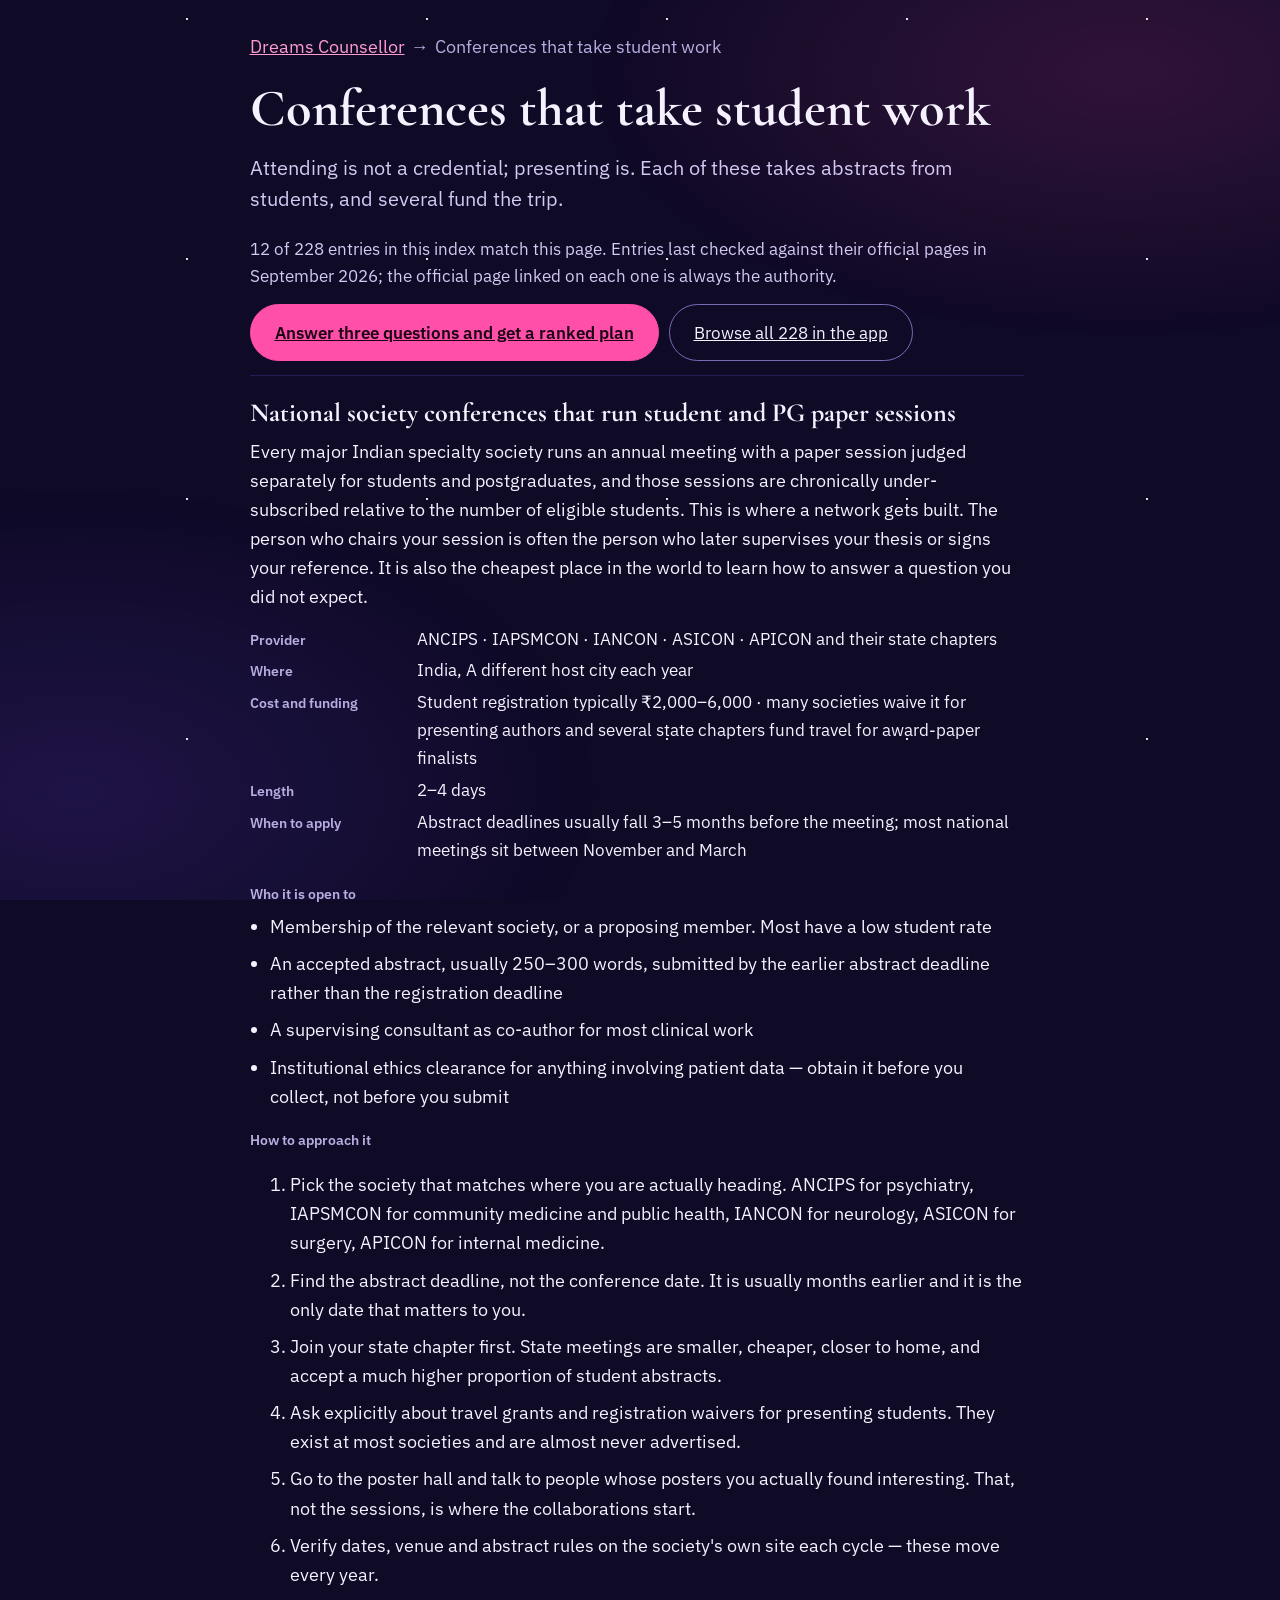
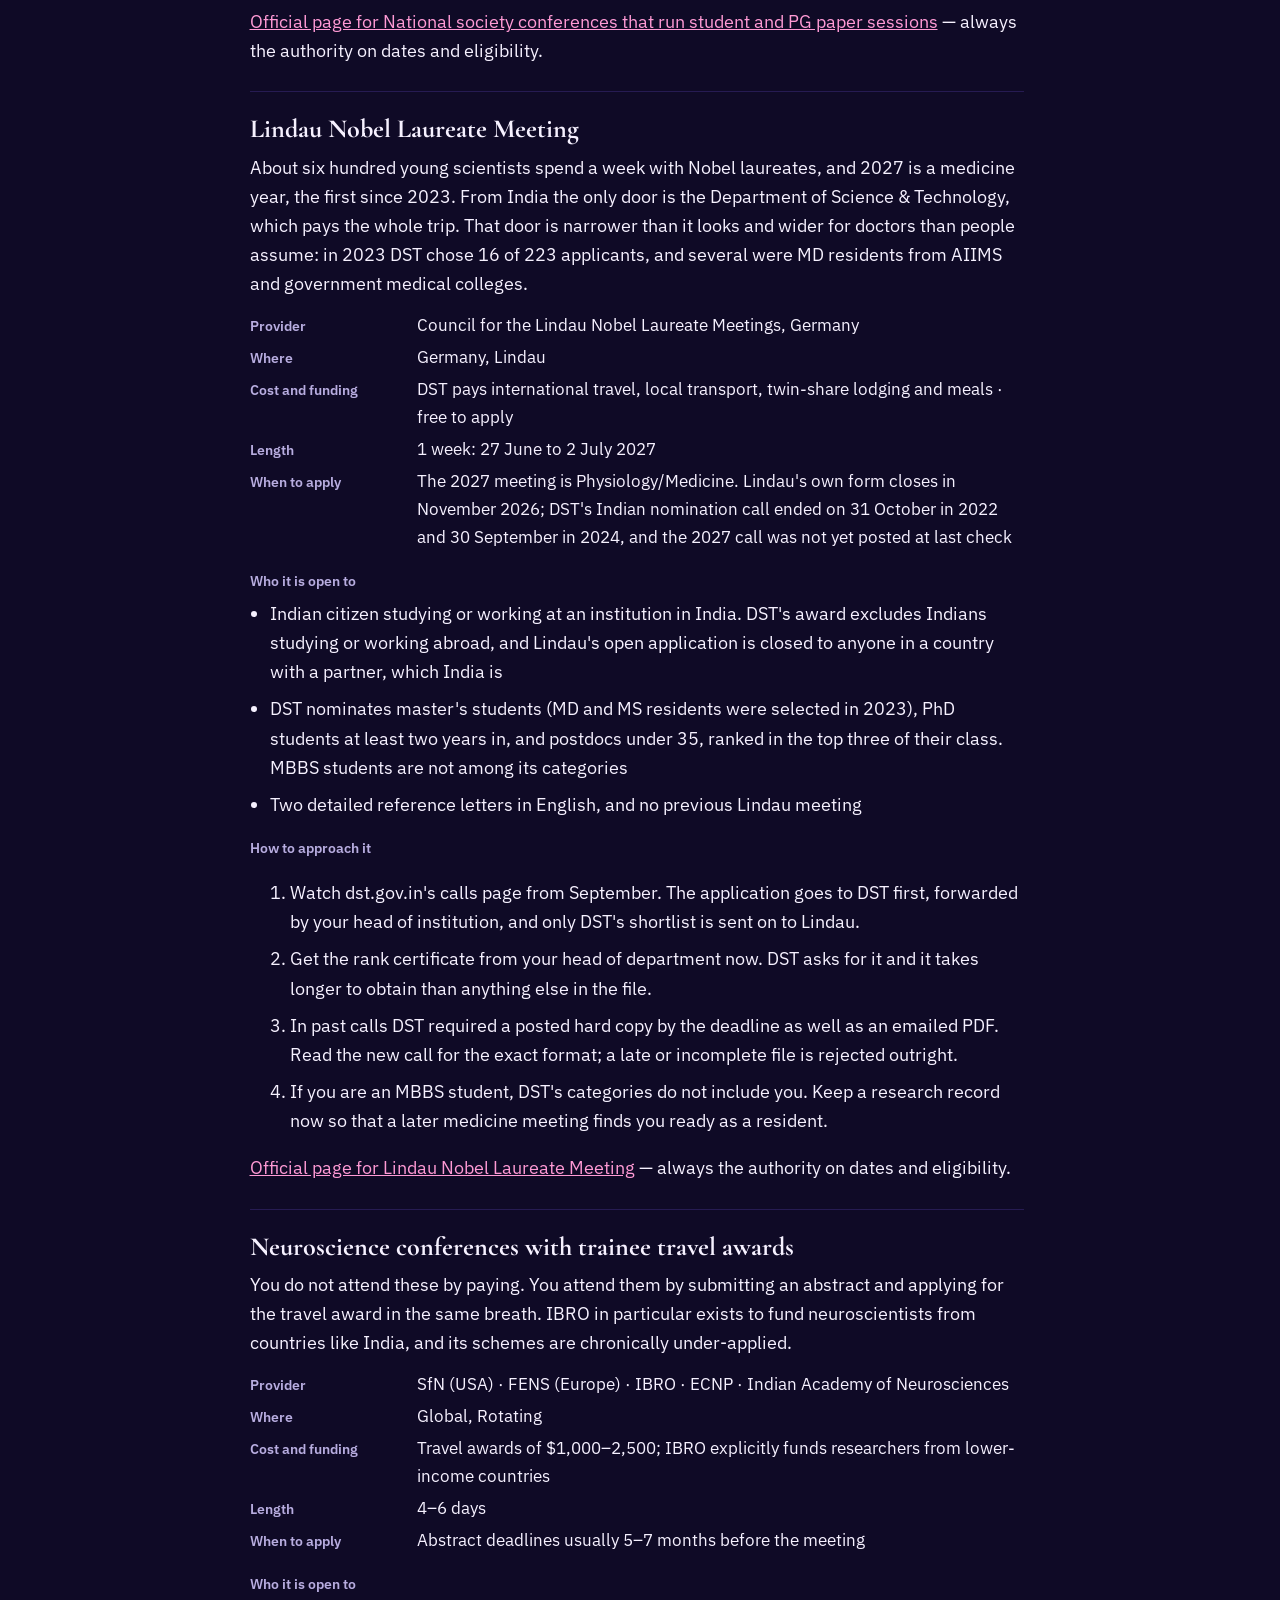
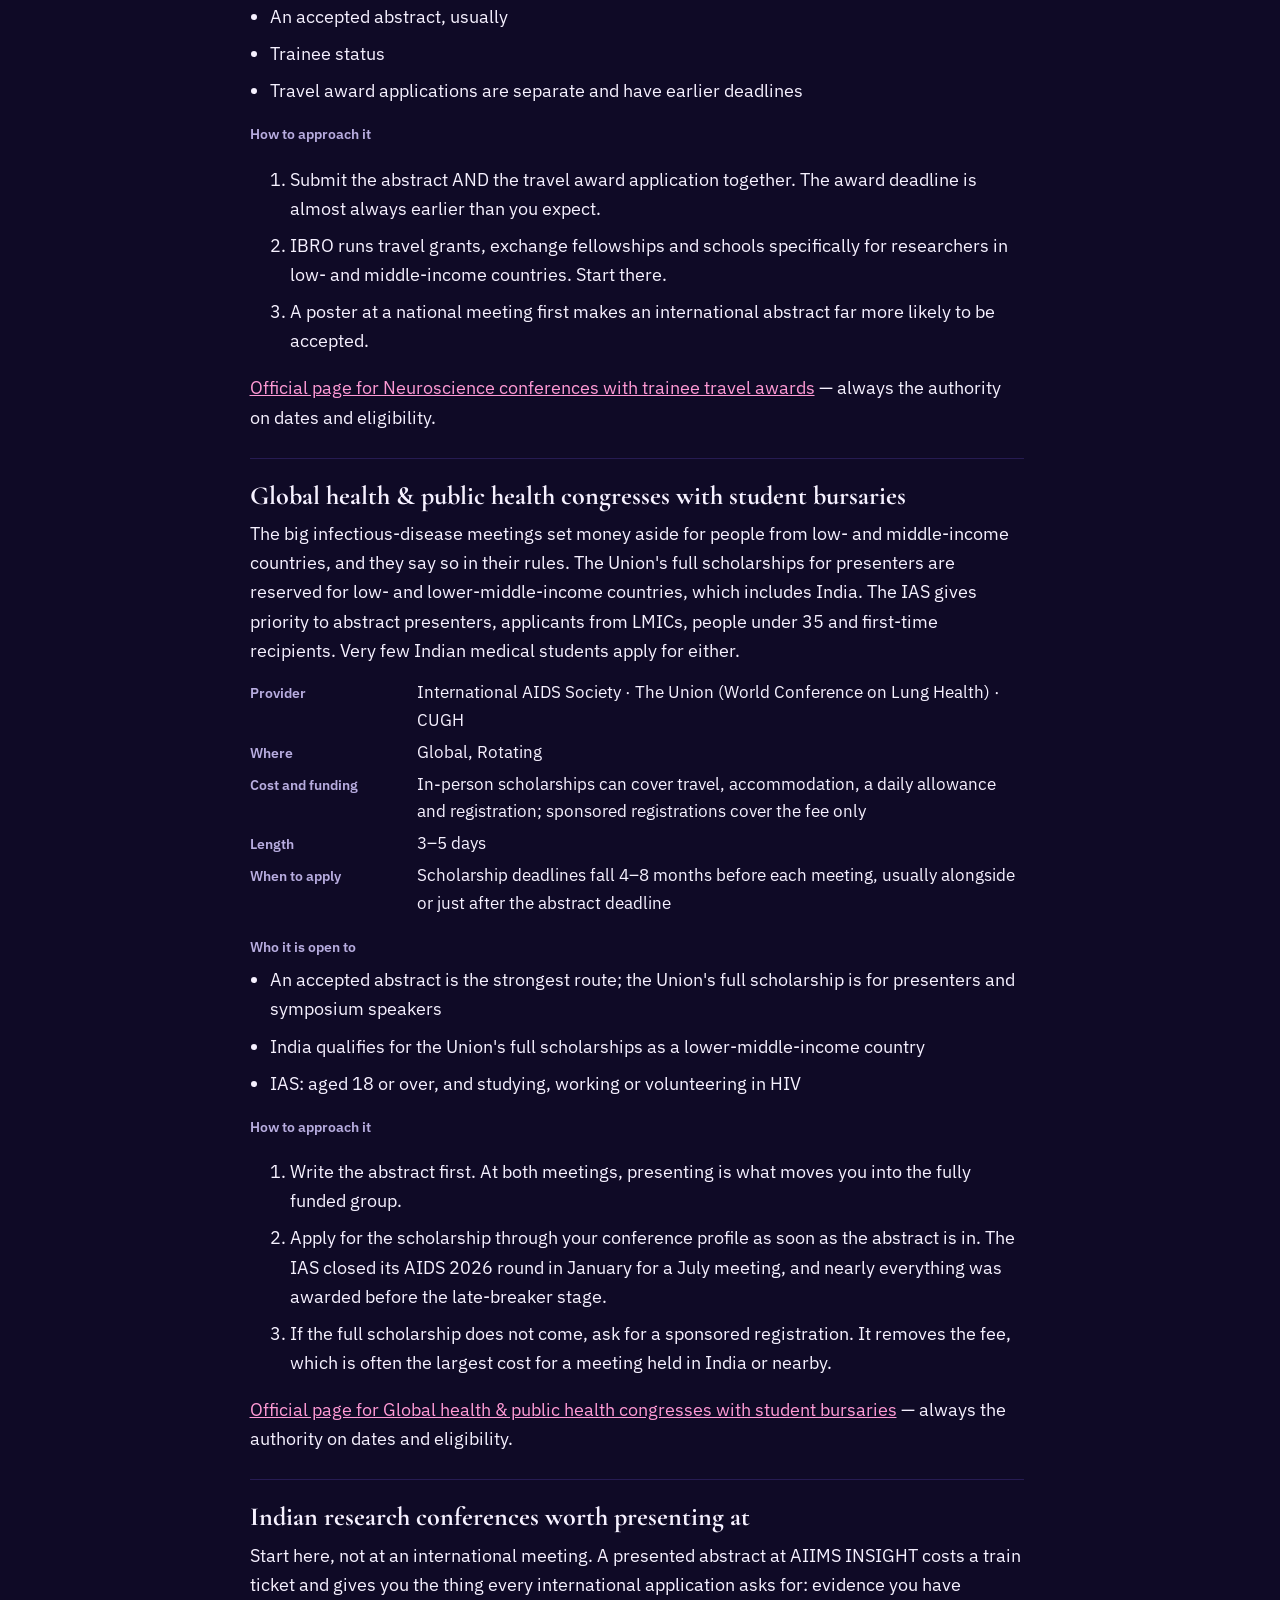
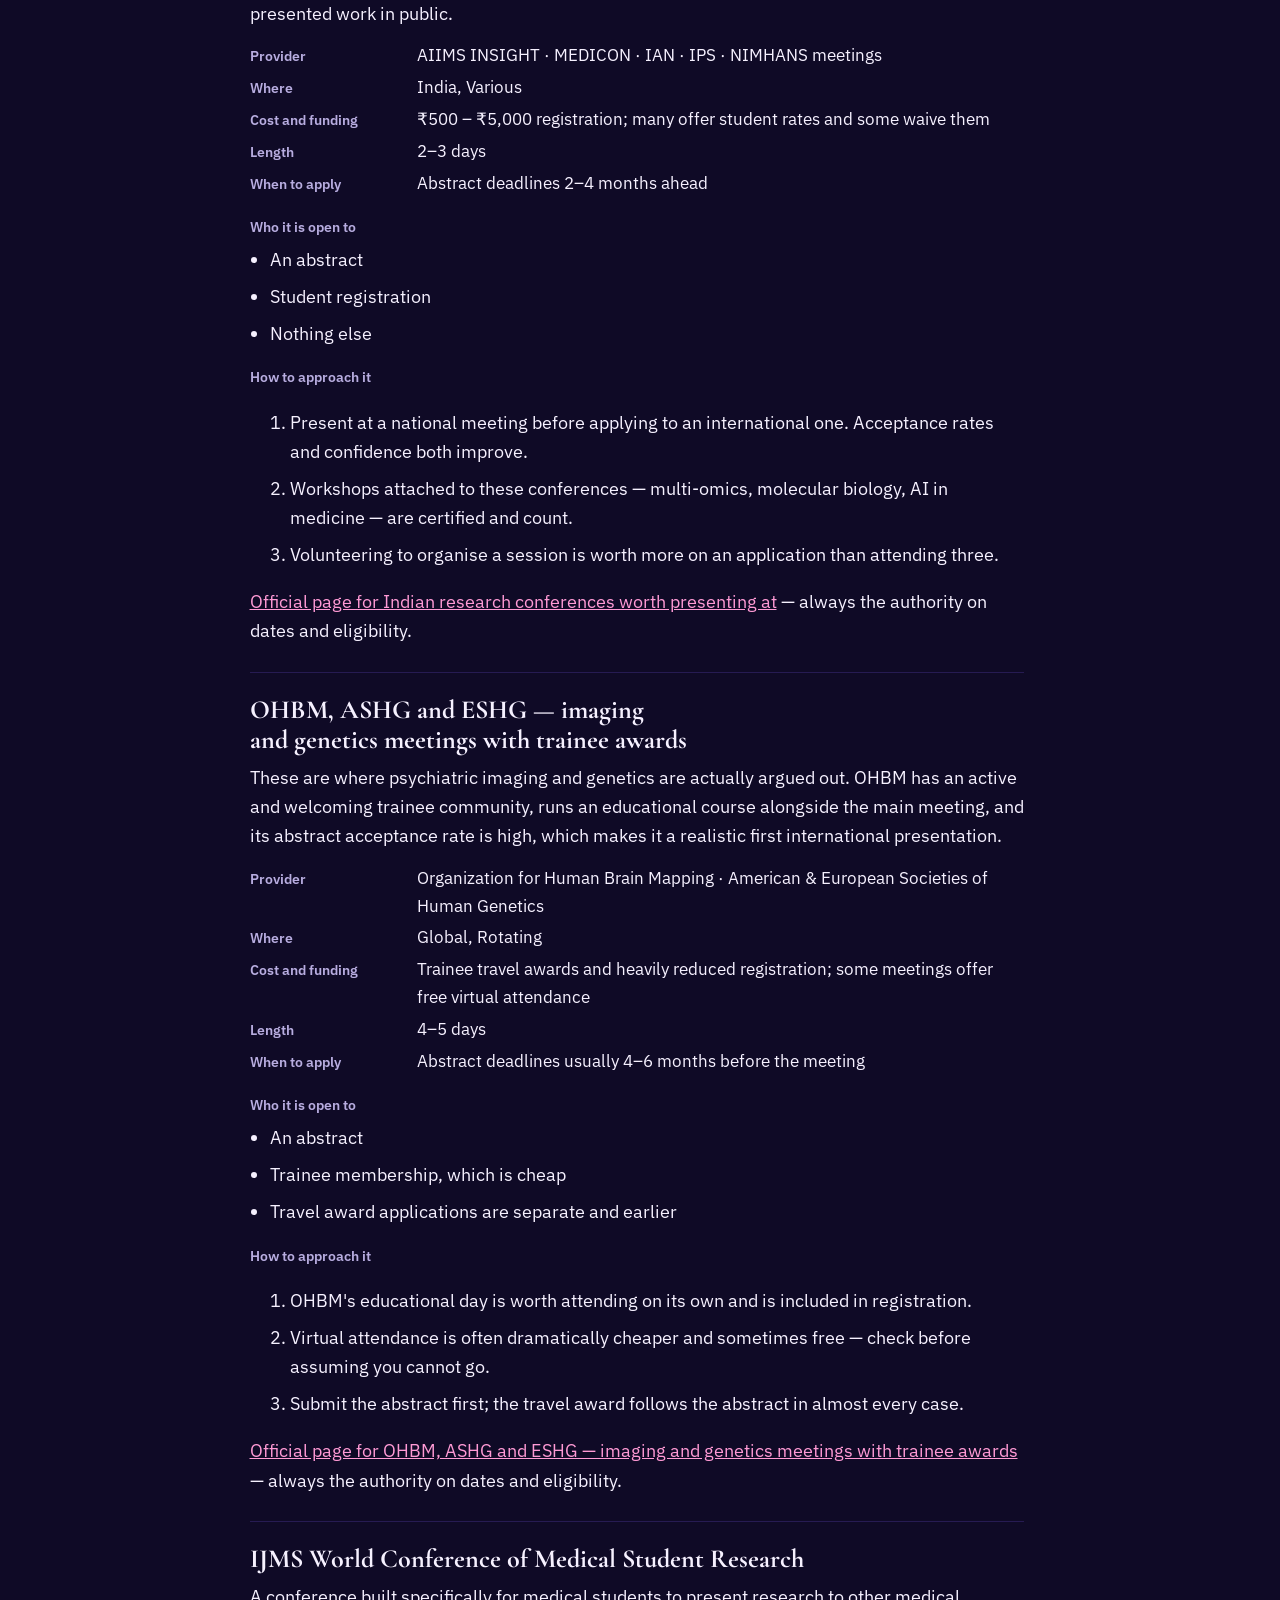
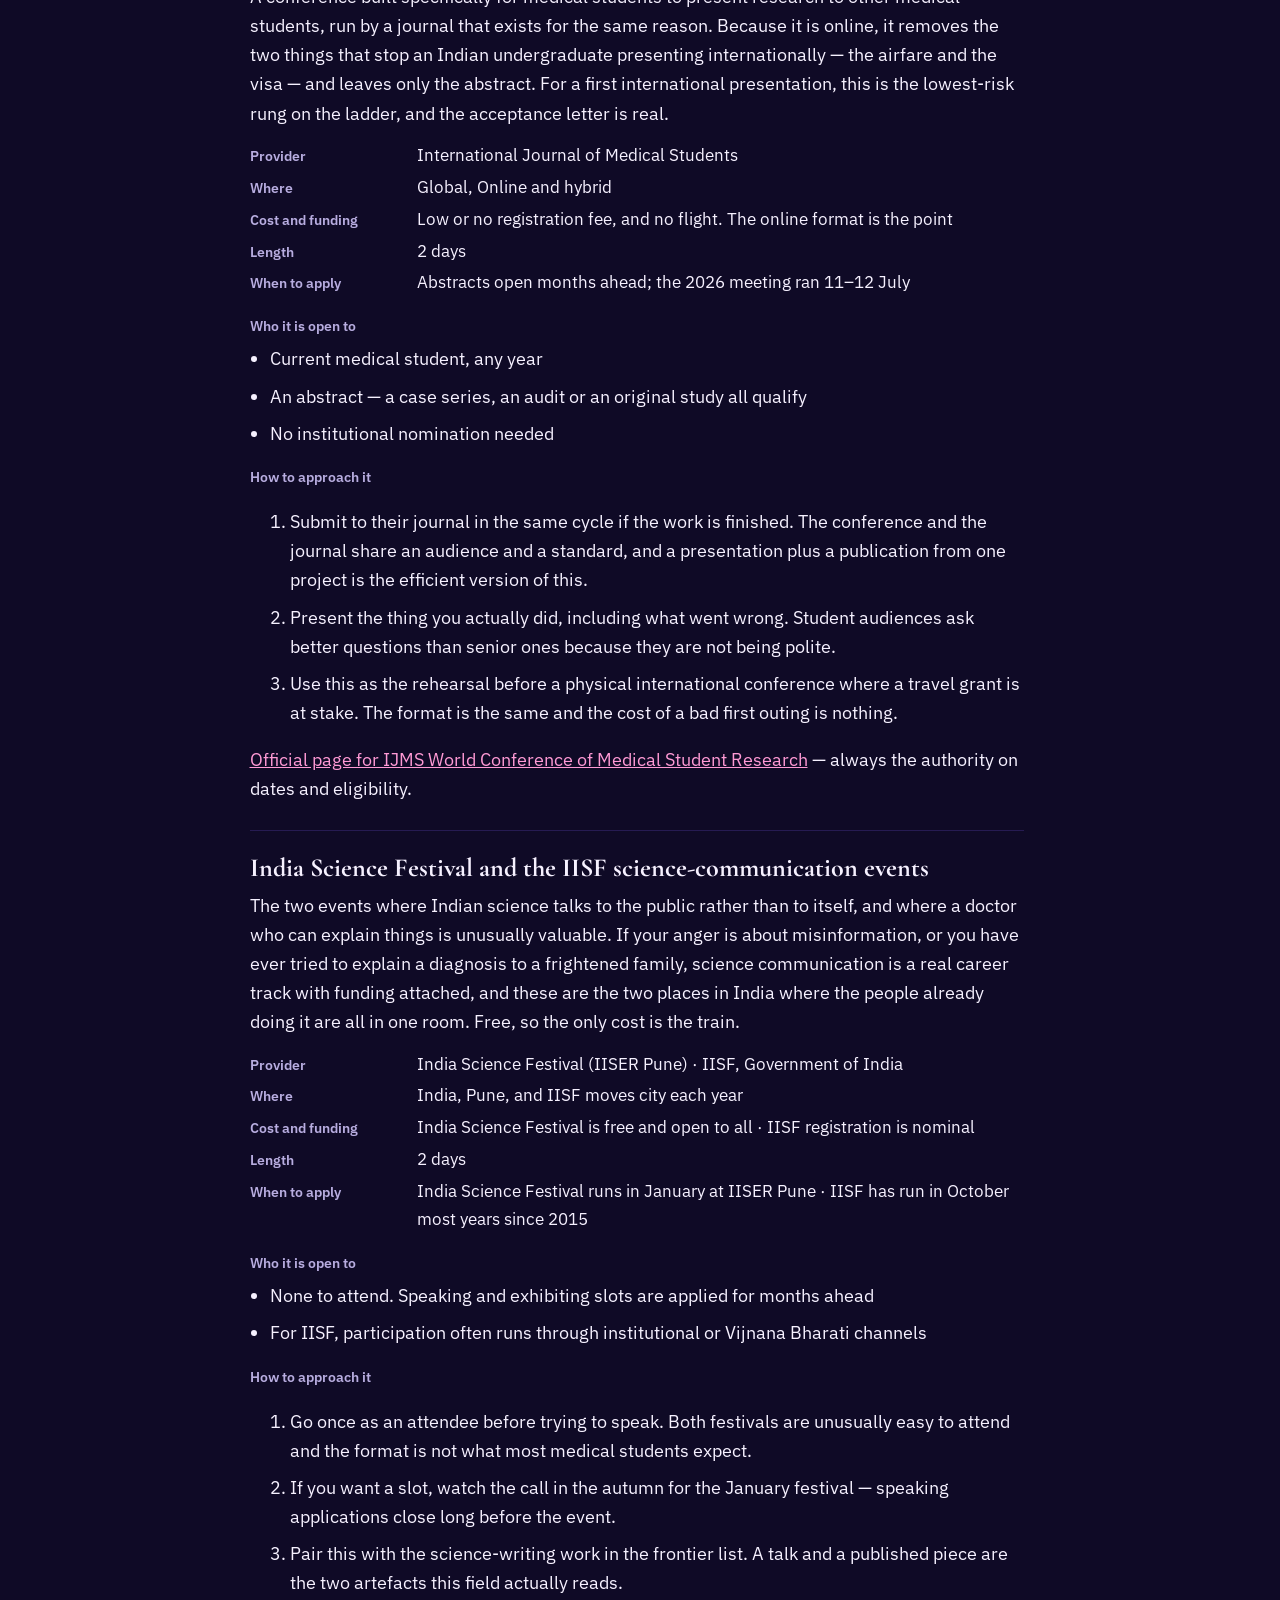
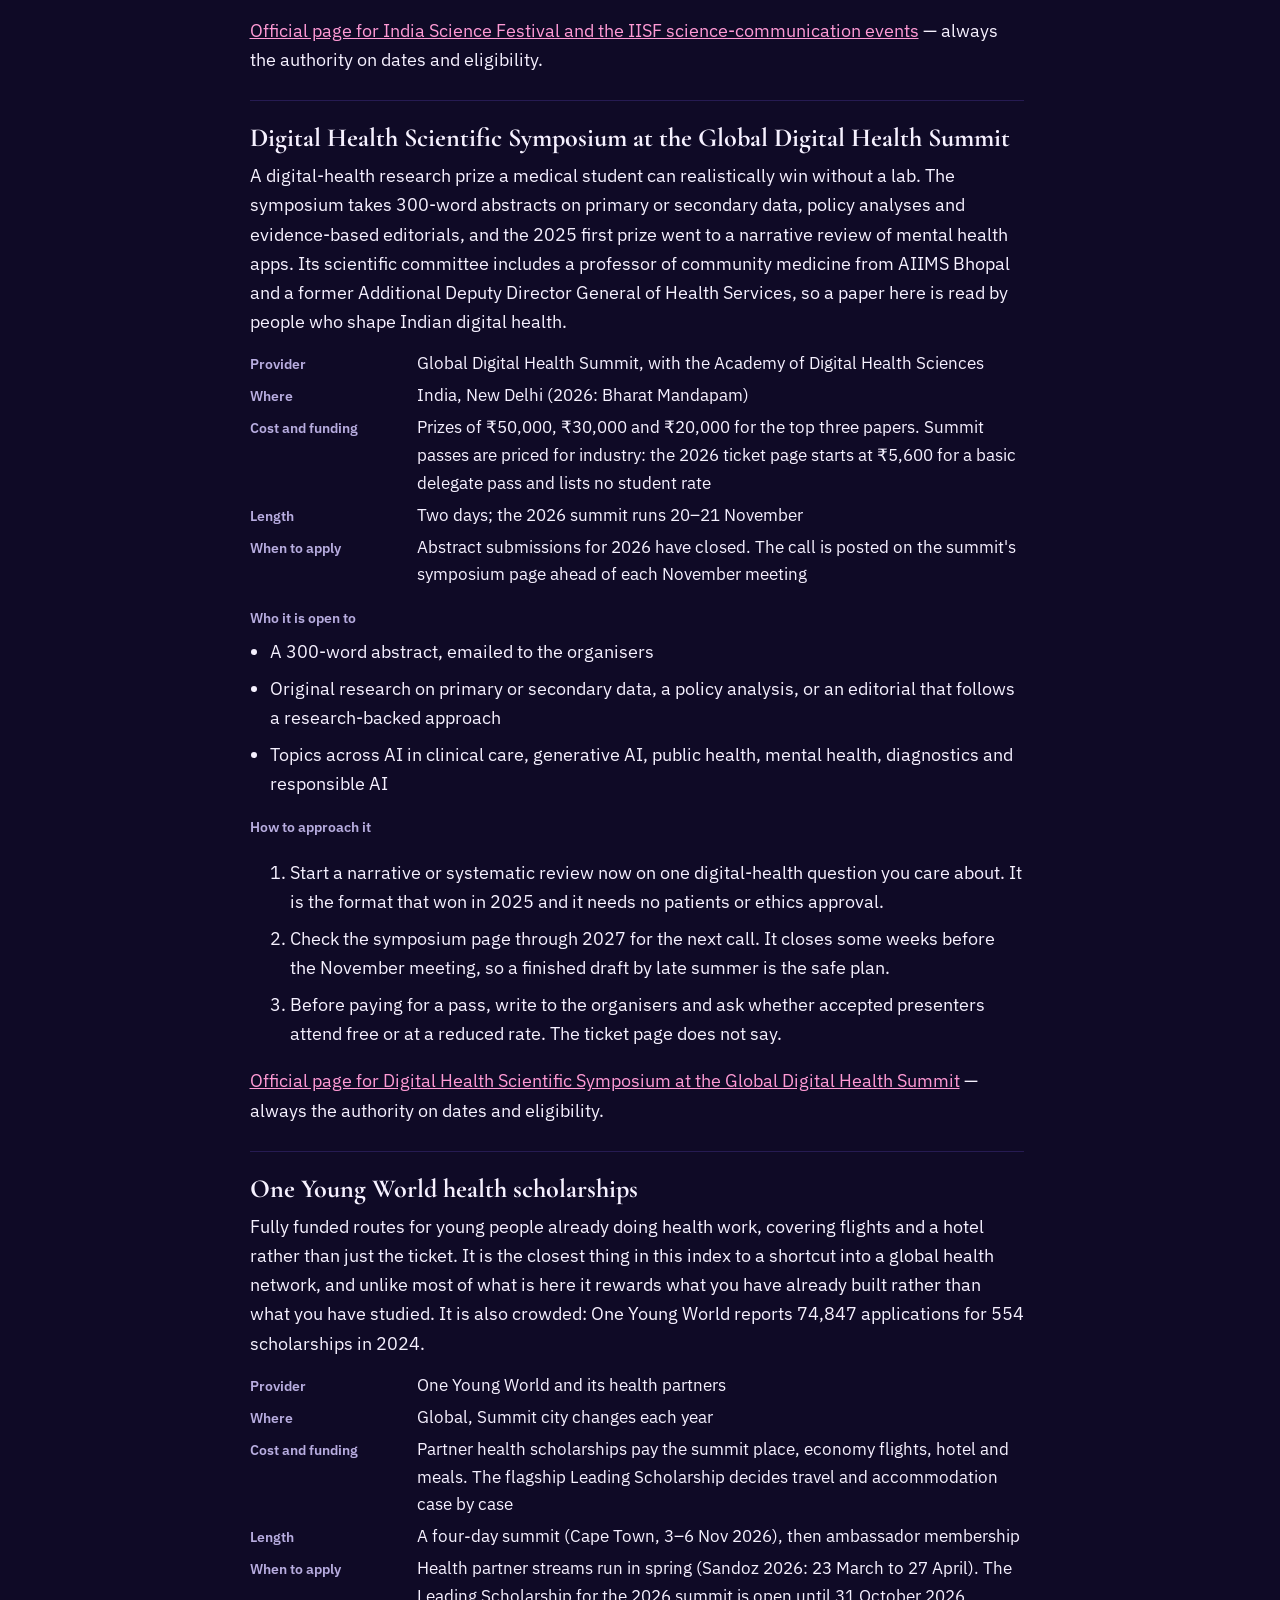
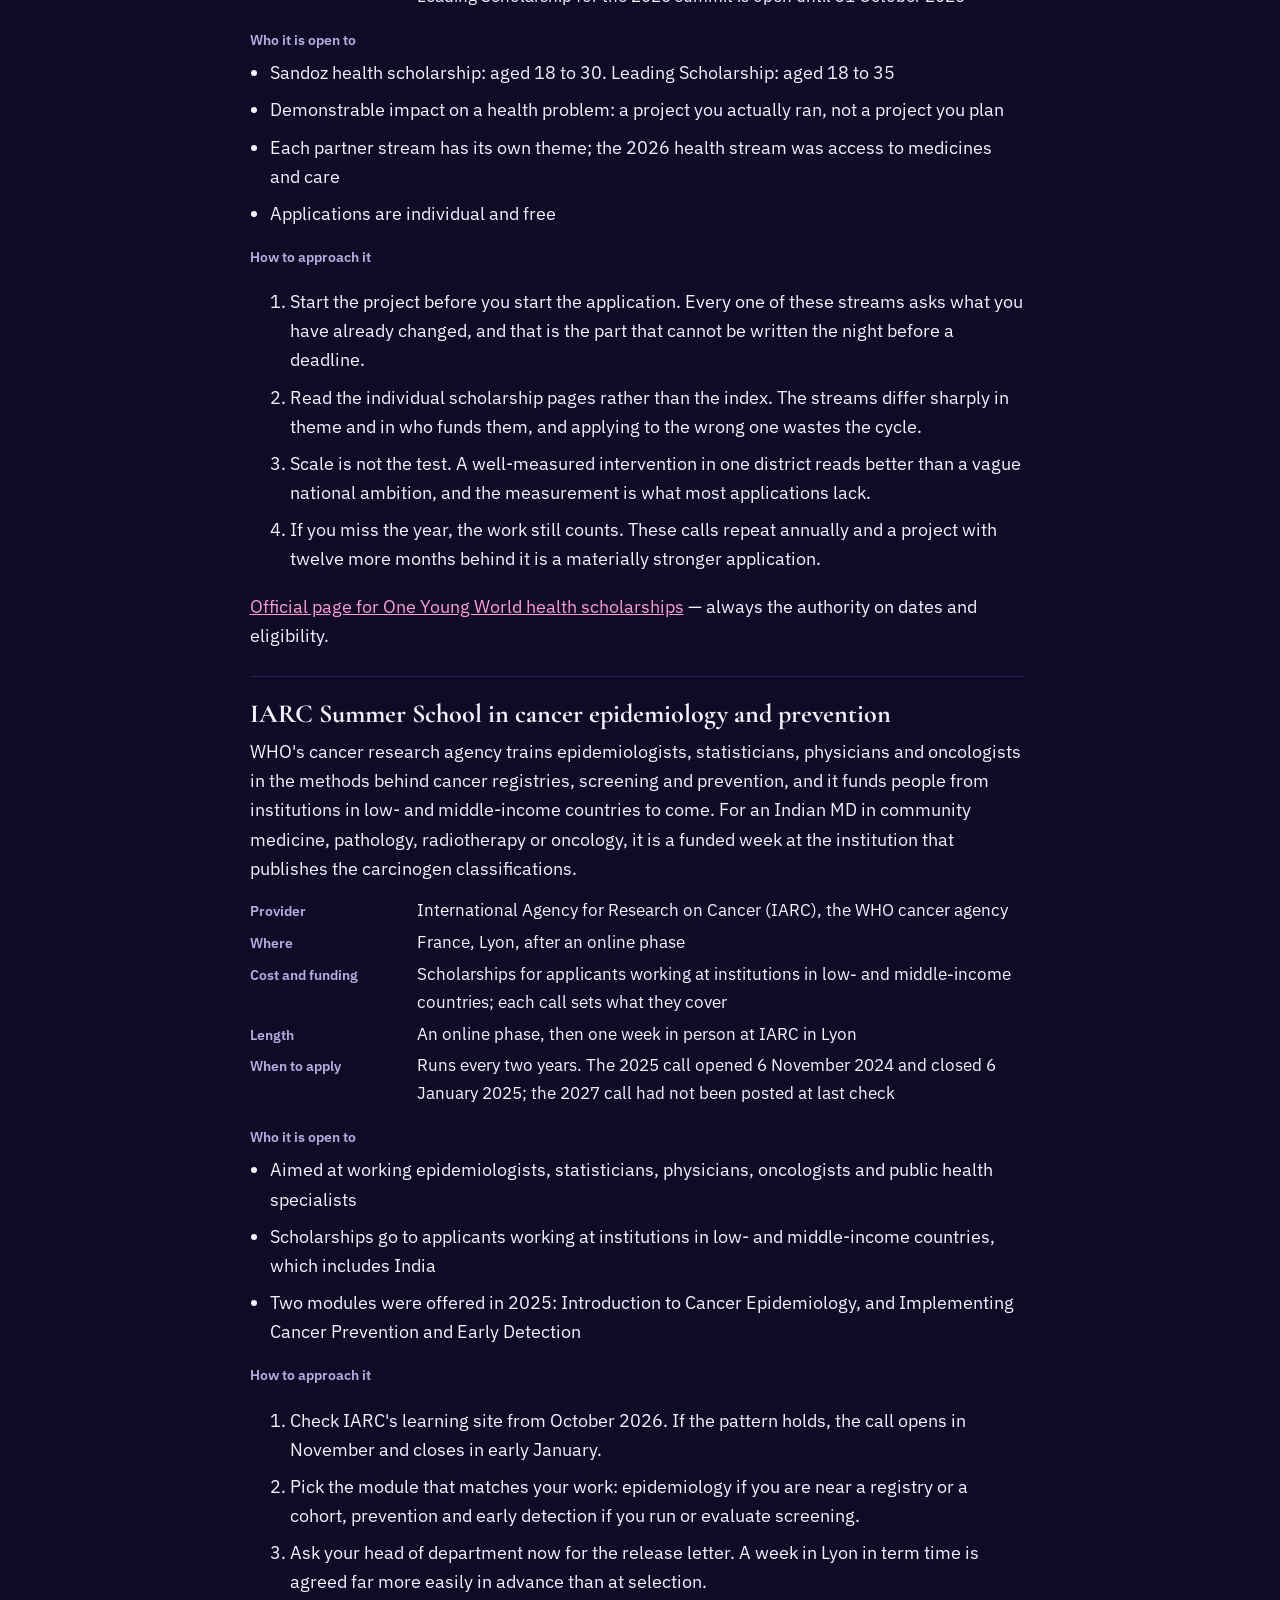
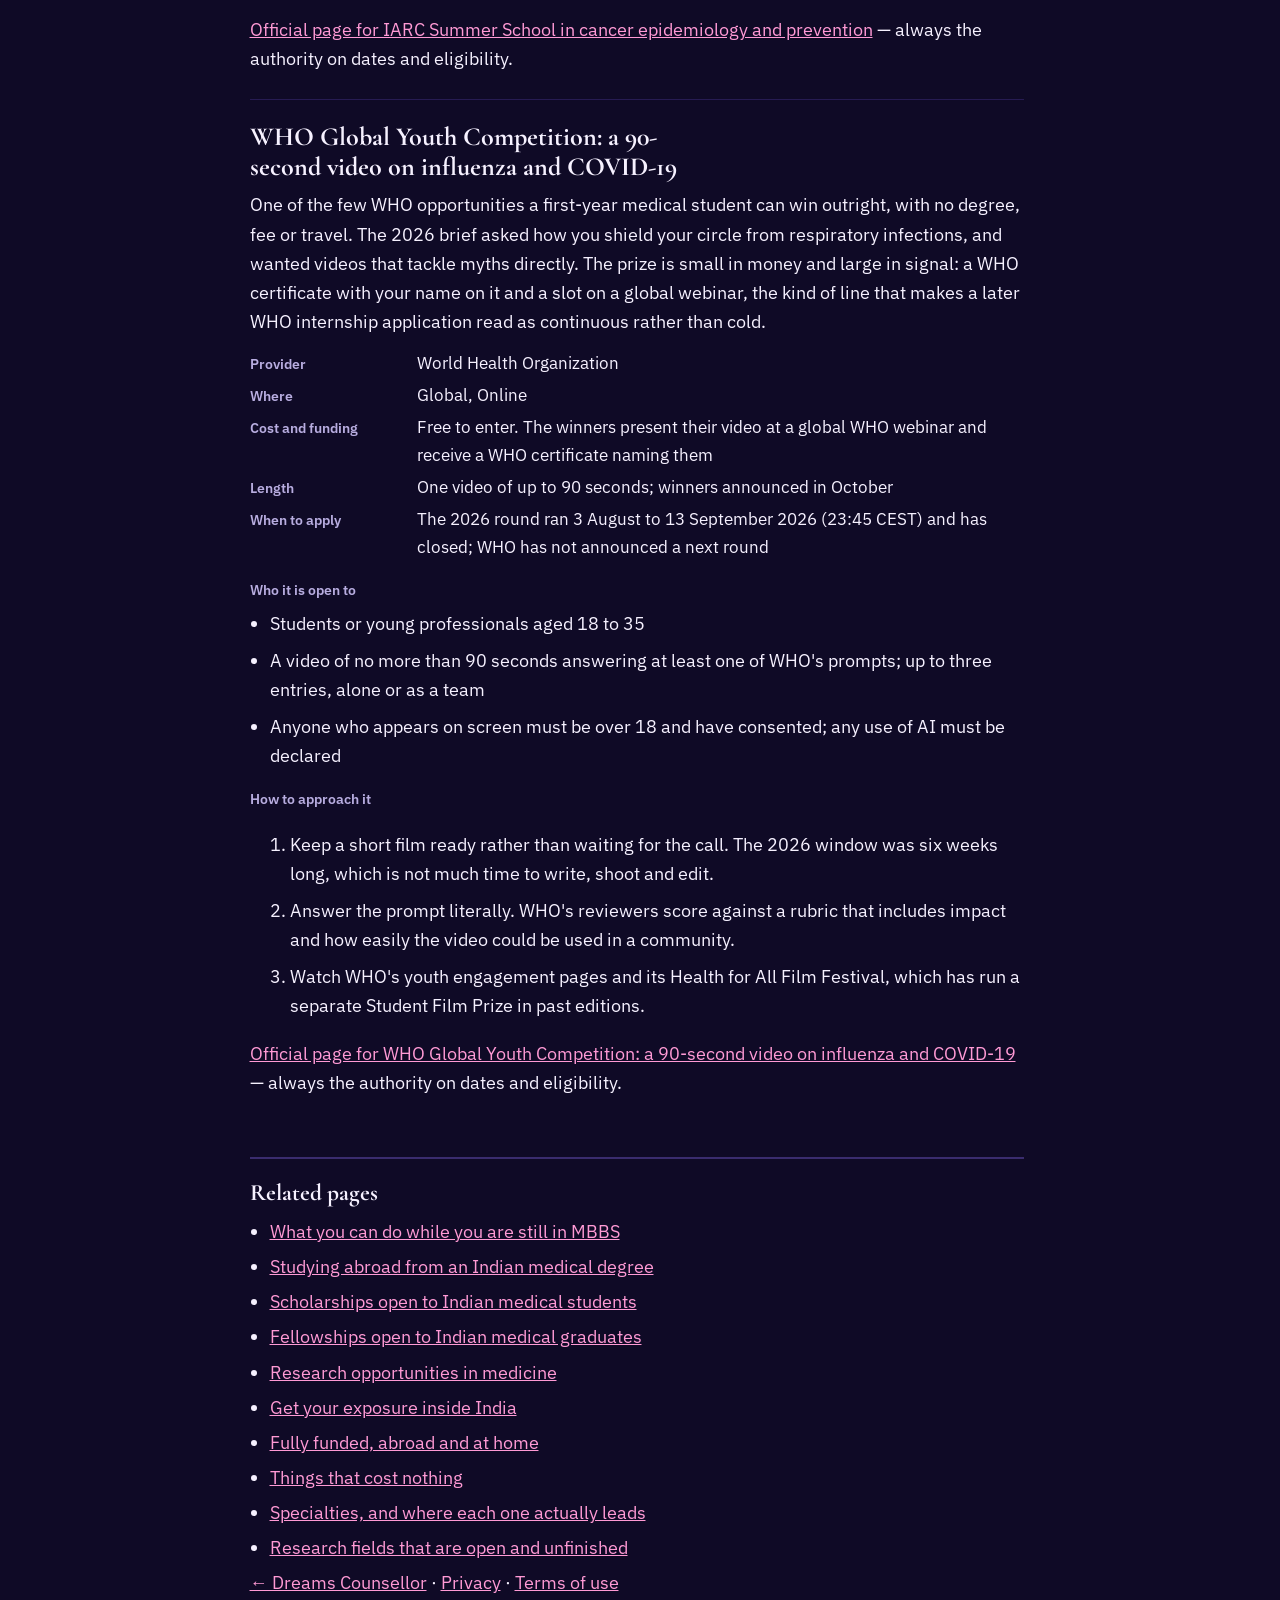
==== commit 679adb66: "Rename the product to Dreams Counsellor, with the double l The name is now "Dreams Counsellor" every" ====
--- a/conferences/index.html
+++ b/conferences/index.html
@@ -3,7 +3,7 @@
 <head>
 <meta charset="utf-8" />
 <meta name="viewport" content="width=device-width, initial-scale=1" />
-<title>Conferences where medical students can present — Dreams Counselor</title>
+<title>Conferences where medical students can present — Dreams Counsellor</title>
 <meta name="description" content="Conferences and congresses that accept student abstracts, with travel awards and student rates where they exist." />
 <meta name="robots" content="index, follow, max-image-preview:large" />
 <link rel="canonical" href="https://aryanmanhas12.github.io/DREAMS/conferences/" />
@@ -11,14 +11,14 @@
 <meta name="theme-color" content="#0F0A26" media="(prefers-color-scheme: dark)" />
 
 <meta property="og:type" content="website" />
-<meta property="og:site_name" content="Dreams Counselor" />
+<meta property="og:site_name" content="Dreams Counsellor" />
 <meta property="og:title" content="Conferences where medical students can present" />
 <meta property="og:description" content="Conferences and congresses that accept student abstracts, with travel awards and student rates where they exist." />
 <meta property="og:url" content="https://aryanmanhas12.github.io/DREAMS/conferences/" />
 <meta property="og:image" content="https://aryanmanhas12.github.io/DREAMS/assets/og/conferences.png" />
 <meta property="og:image:width" content="1200" />
 <meta property="og:image:height" content="630" />
-<meta property="og:image:alt" content="Conferences that take student work — 12 of 228 entries in the Dreams Counselor index, beside a globe marking the countries they lead to." />
+<meta property="og:image:alt" content="Conferences that take student work — 12 of 228 entries in the Dreams Counsellor index, beside a globe marking the countries they lead to." />
 <meta name="twitter:card" content="summary_large_image" />
 <meta name="twitter:title" content="Conferences where medical students can present" />
 <meta name="twitter:description" content="Conferences and congresses that accept student abstracts, with travel awards and student rates where they exist." />
@@ -37,7 +37,7 @@
     {
      "@type": "ListItem",
      "position": 1,
-     "name": "Dreams Counselor",
+     "name": "Dreams Counsellor",
      "item": "https://aryanmanhas12.github.io/DREAMS/"
     },
     {
@@ -57,7 +57,7 @@
    "inLanguage": "en",
    "isPartOf": {
     "@type": "WebSite",
-    "name": "Dreams Counselor",
+    "name": "Dreams Counsellor",
     "url": "https://aryanmanhas12.github.io/DREAMS/"
    },
    "mainEntity": {
@@ -149,7 +149,7 @@
 
   <nav class="crumbs" aria-label="Breadcrumb">
     <ol>
-      <li><a href="../">Dreams Counselor</a></li>
+      <li><a href="../">Dreams Counsellor</a></li>
       <li aria-current="page">Conferences that take student work</li>
     </ol>
   </nav>
@@ -384,7 +384,7 @@
     </ul>
   </section>
 
-  <p class="doc-back"><a href="../">← Dreams Counselor</a> · <a href="../privacy.html">Privacy</a> · <a href="../terms.html">Terms of use</a></p>
+  <p class="doc-back"><a href="../">← Dreams Counsellor</a> · <a href="../privacy.html">Privacy</a> · <a href="../terms.html">Terms of use</a></p>
 </main>
 </body>
 </html>
--- a/assets/styles.css
+++ b/assets/styles.css
@@ -1,5 +1,5 @@
 /* ════════════════════════════════════════════════════════════════
-   Dreams Counselor
+   Dreams Counsellor
 
    Type — three faces, self-hosted so nothing depends on a CDN:
      Cormorant Garamond  calligraphic old-style serif. Asks the human
@@ -414,7 +414,7 @@
 .brand-mark { width: 20px; height: 20px; flex: none; color: var(--accent); }
 .brand-mark .bm-dot { fill: var(--fill); stroke: var(--paper); stroke-width: 2.2; paint-order: stroke; }
 .brand-text { font-family: var(--font-display); font-size: 1.22rem; font-weight: 600; letter-spacing: 0; }
-/* "Dreams" is set upright in the display serif and "Counselor" in the script —
+/* "Dreams" is set upright in the display serif and "Counsellor" in the script —
    the name is two different voices because the site is two things: a catalogue,
    and someone talking to you. The script runs 1.18× because its cap-height is
    smaller than Cormorant's at the same nominal size. */
@@ -433,7 +433,9 @@
 @media (max-width: 400px) {
   .topbar-in { gap: 10px; }
   .brand { min-width: 0; gap: 8px; }
-  .brand-text { font-size: .98rem; }
+  /* .94 since "Dreams Counsellor" (October 2026): at .98 the extra letters
+     ran the wordmark to 1px short of the controls on a 375px phone. */
+  .brand-text { font-size: .94rem; }
 }
 
 .topnav { display: flex; align-items: center; gap: 4px; flex-wrap: wrap; }
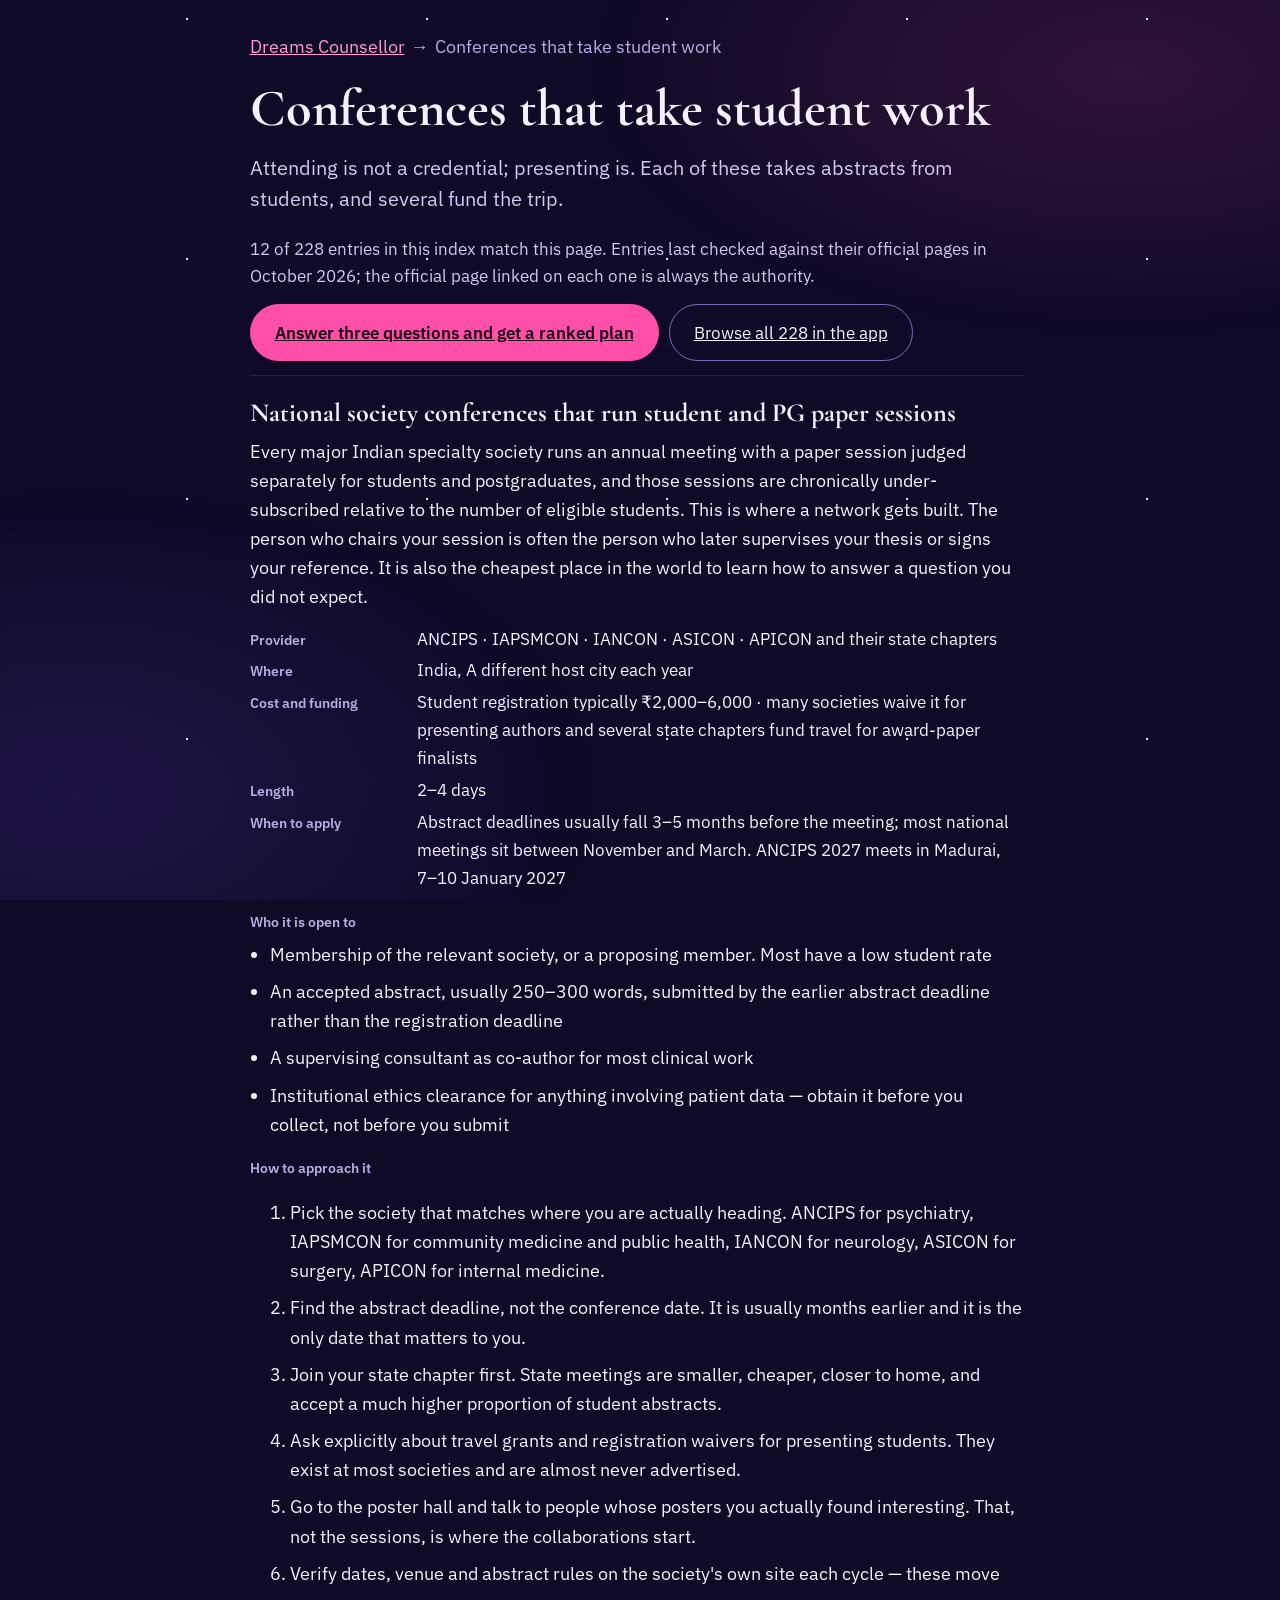
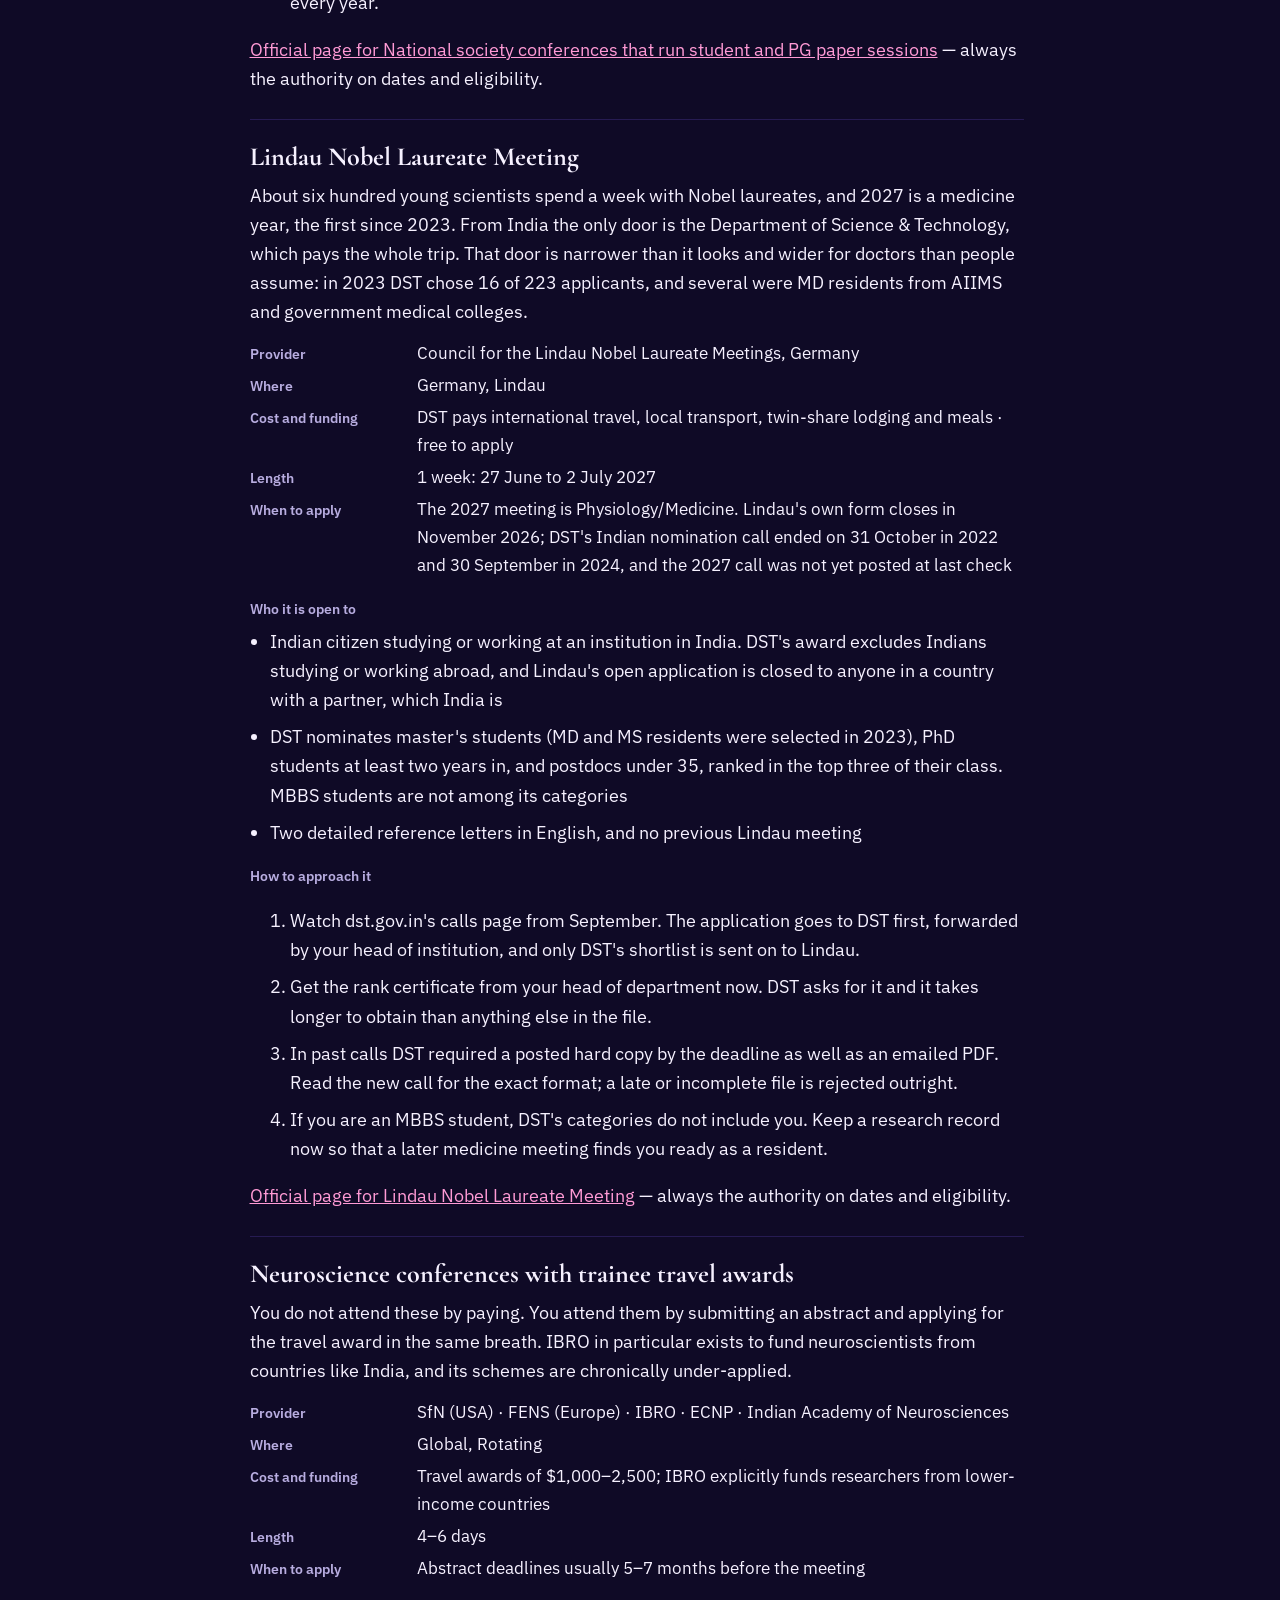
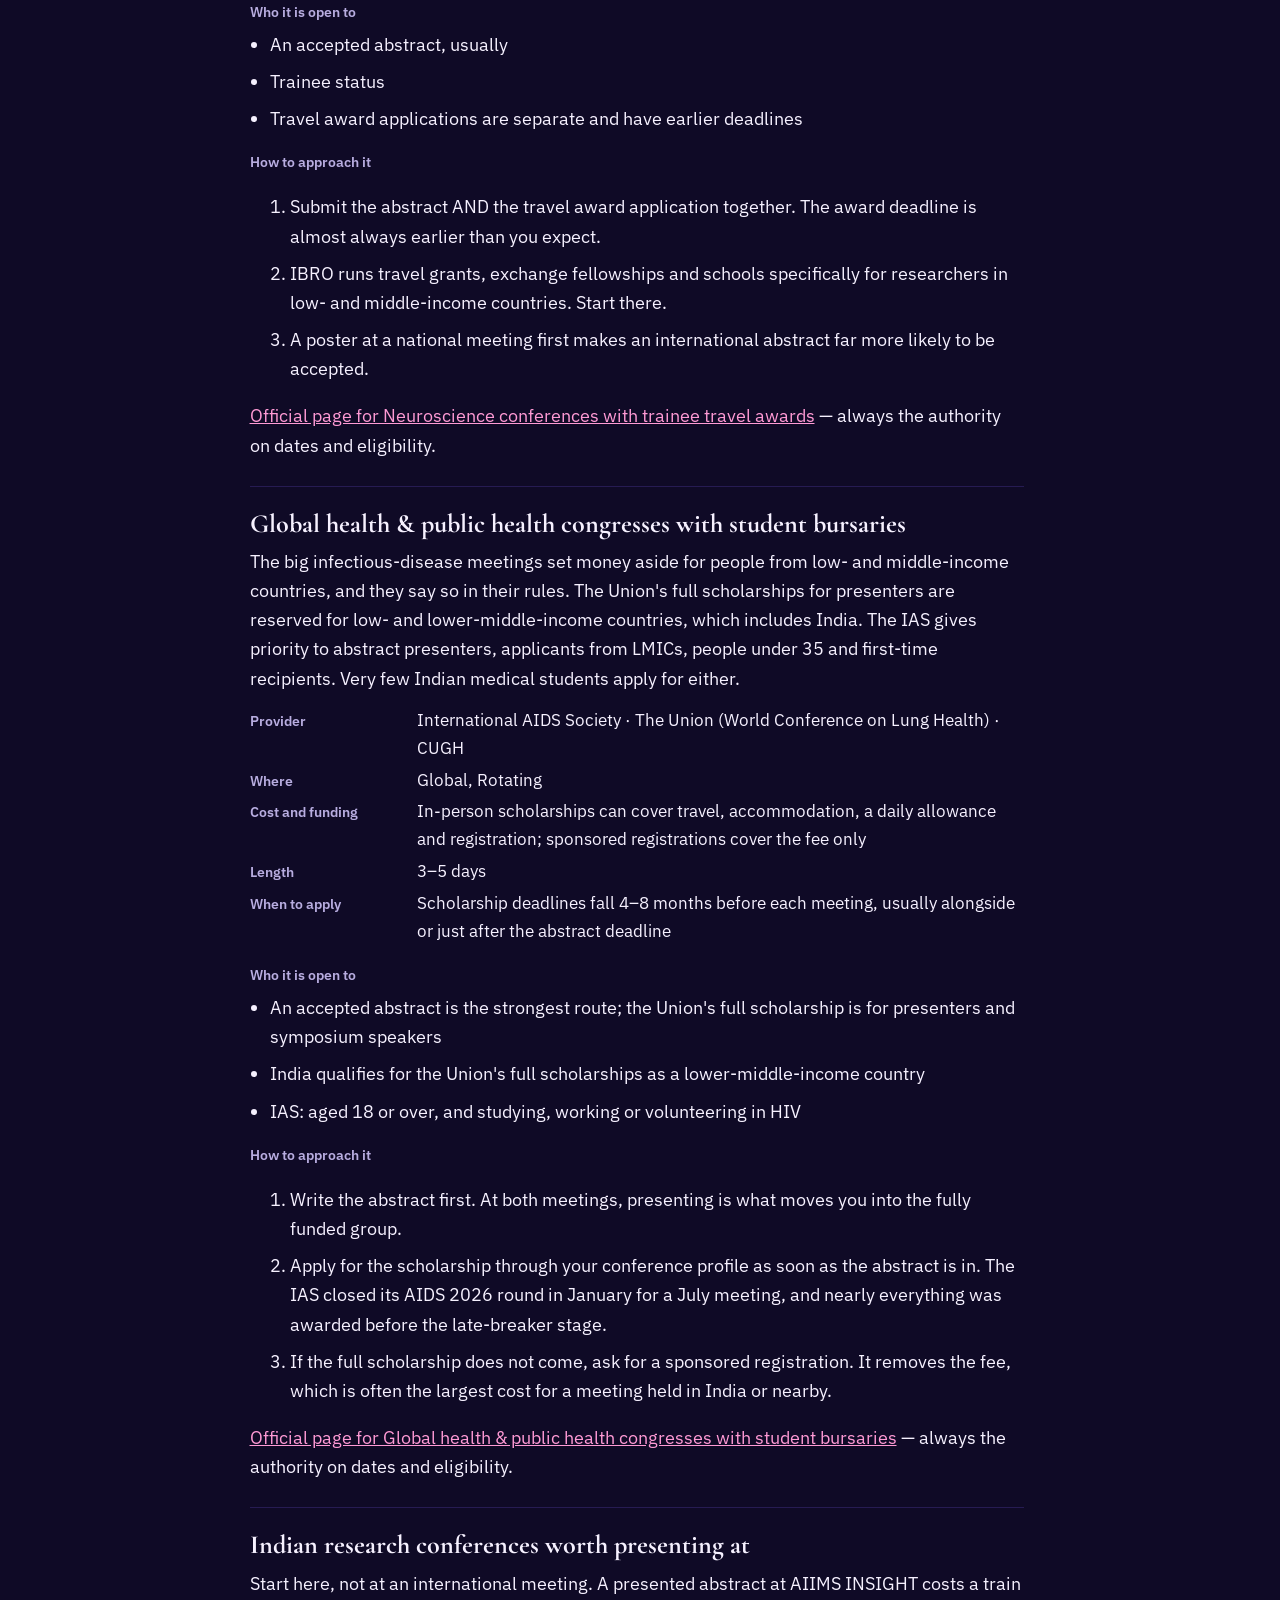
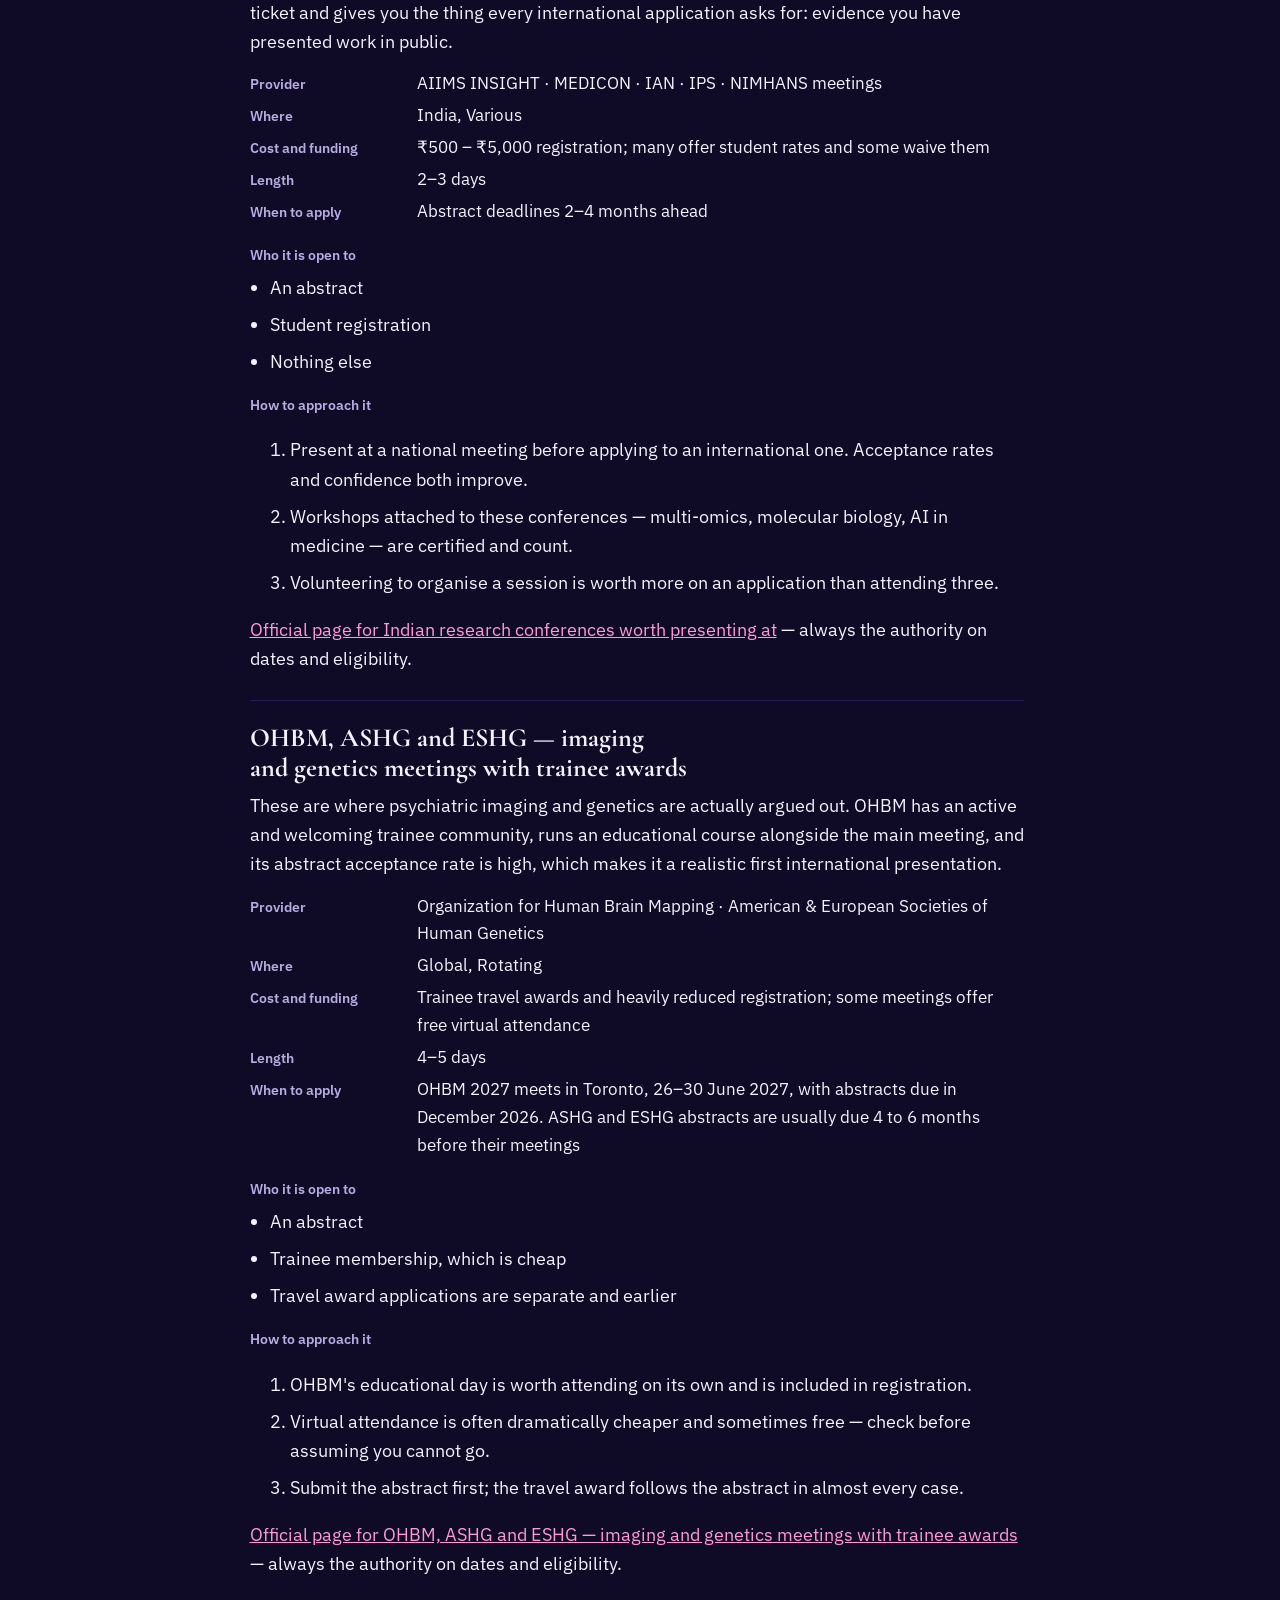
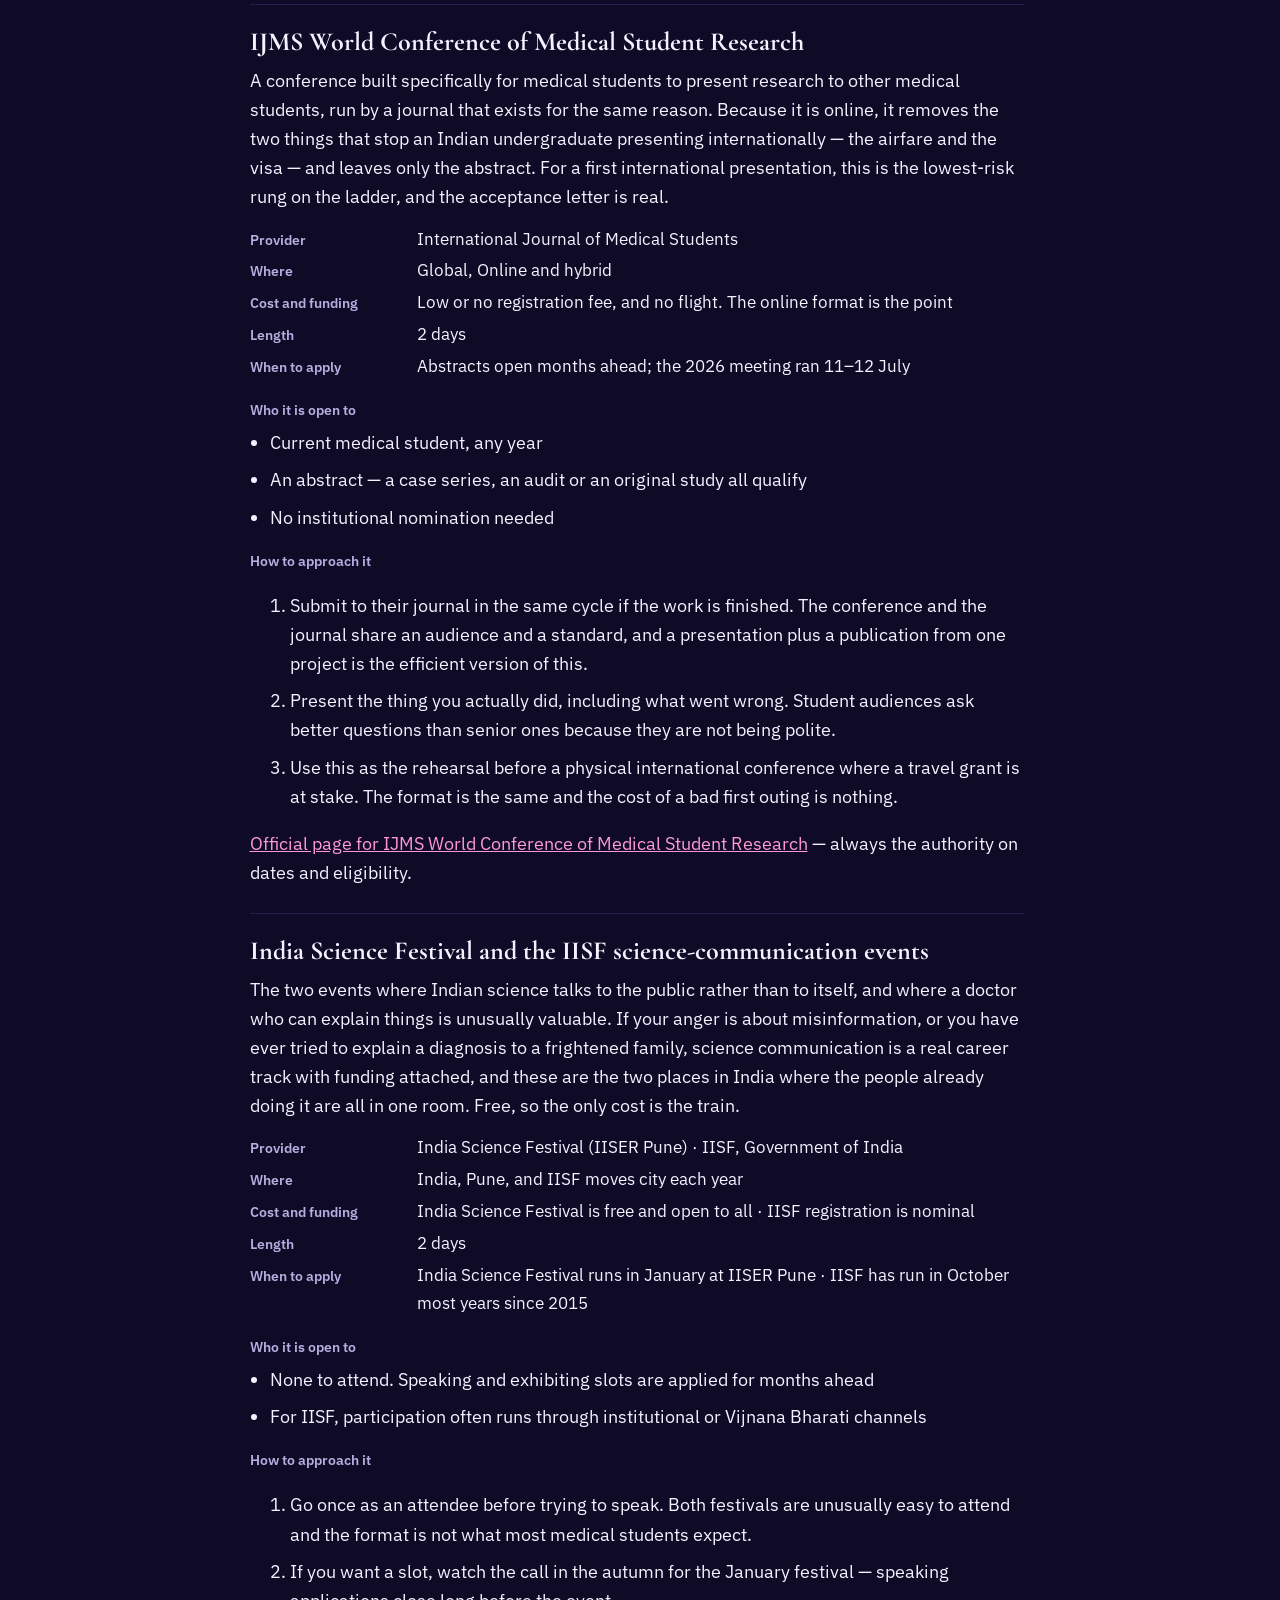
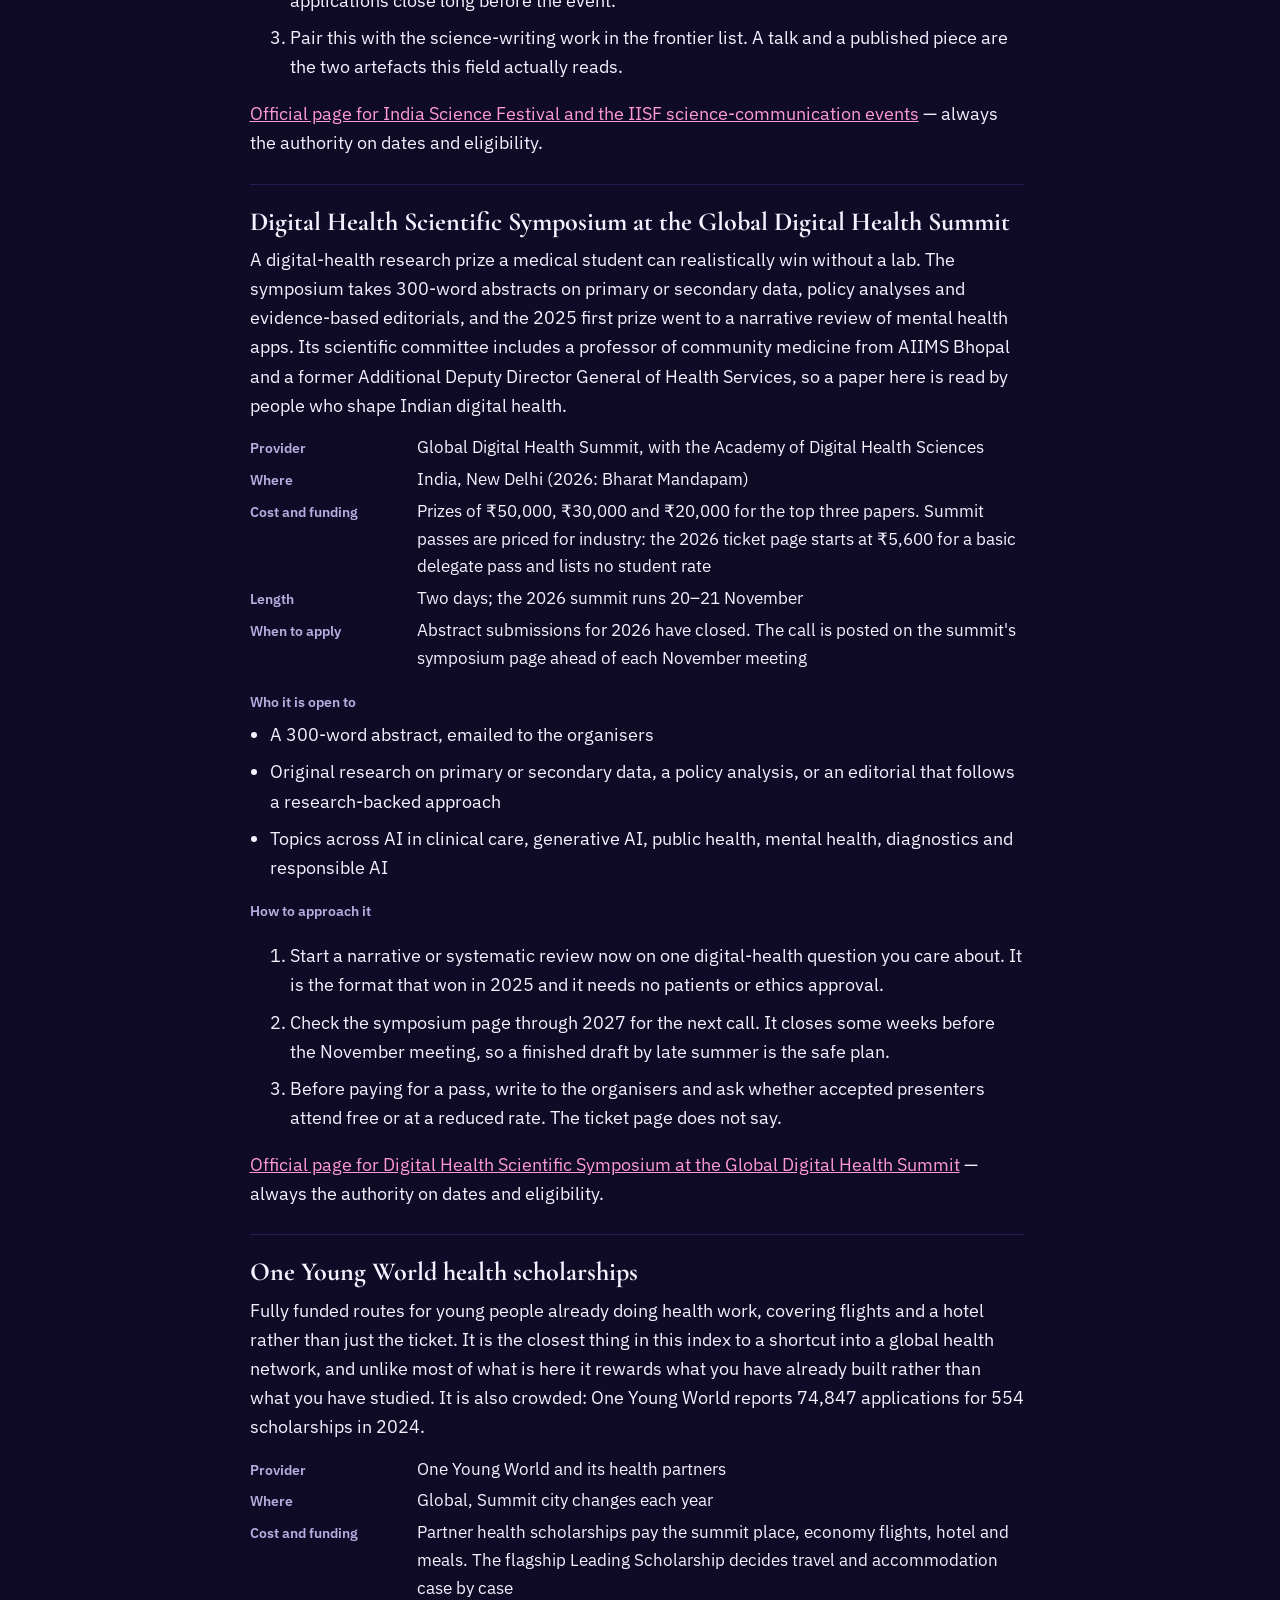
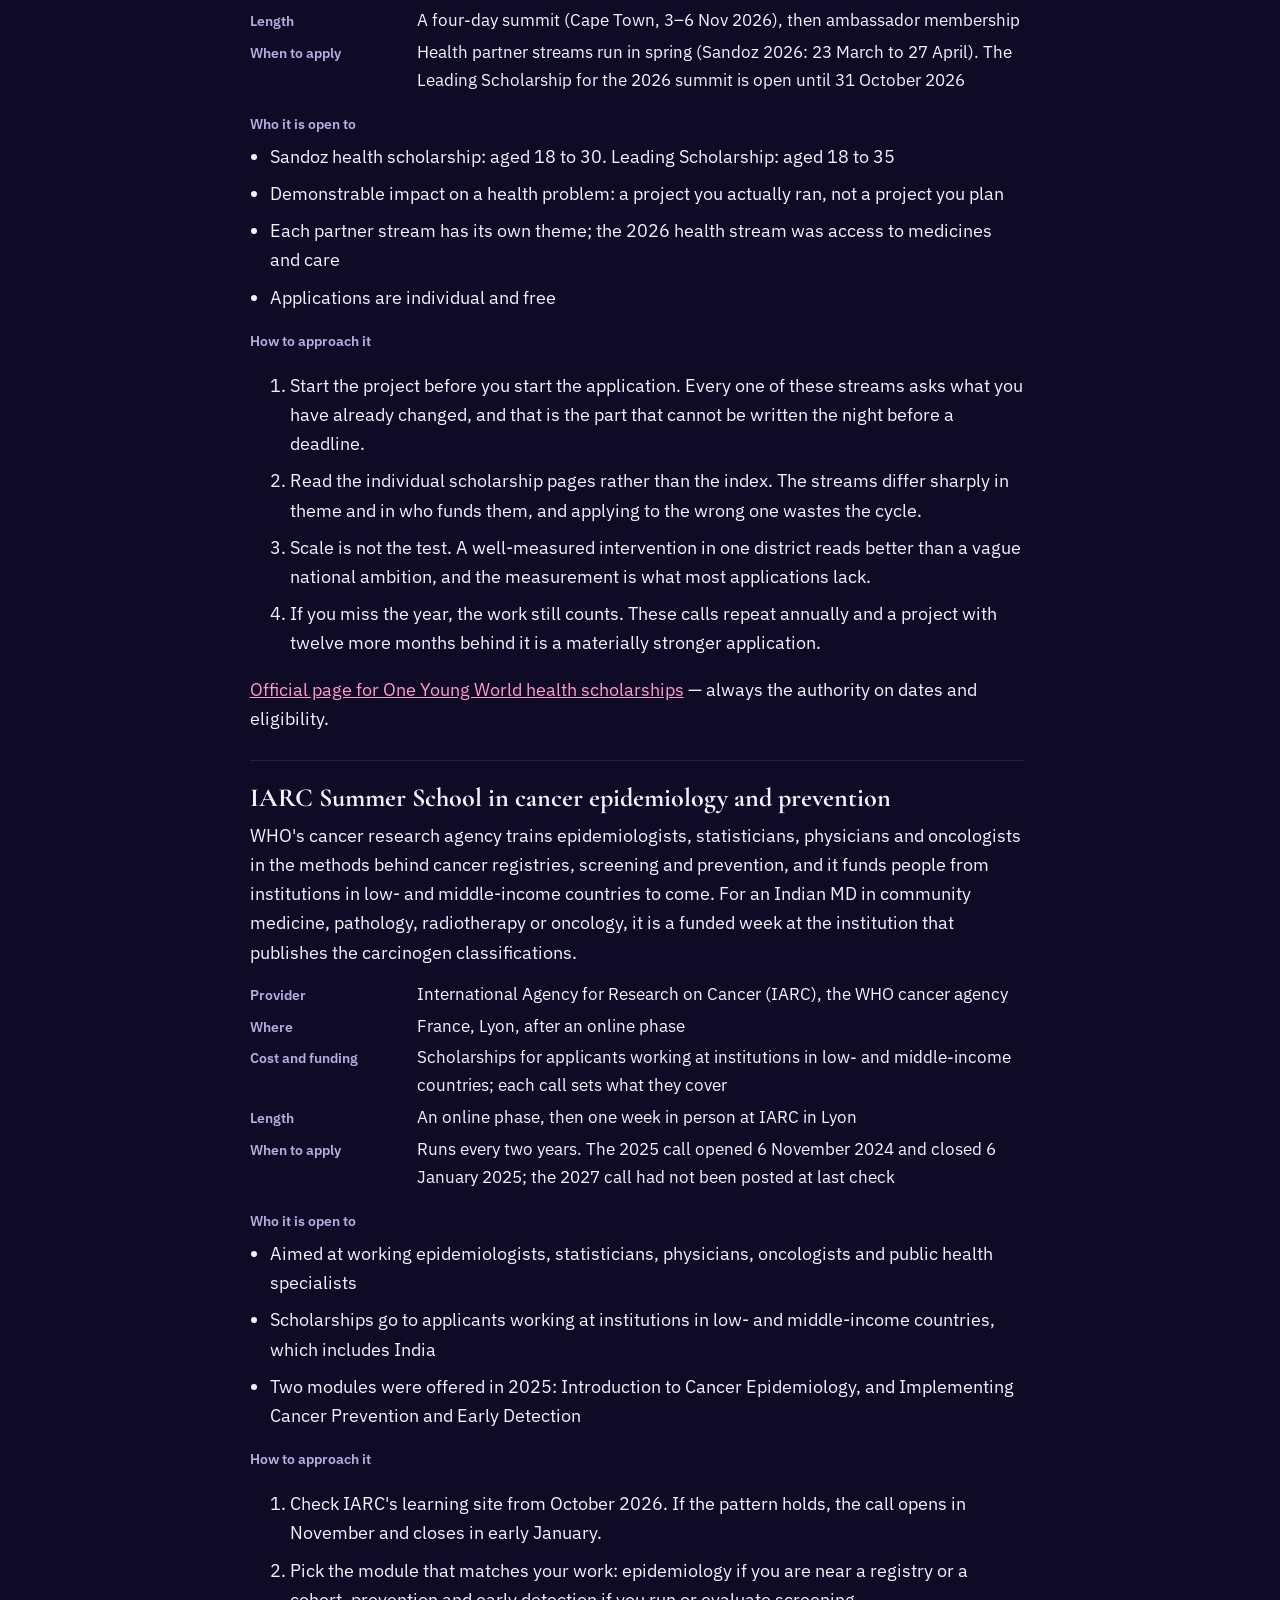
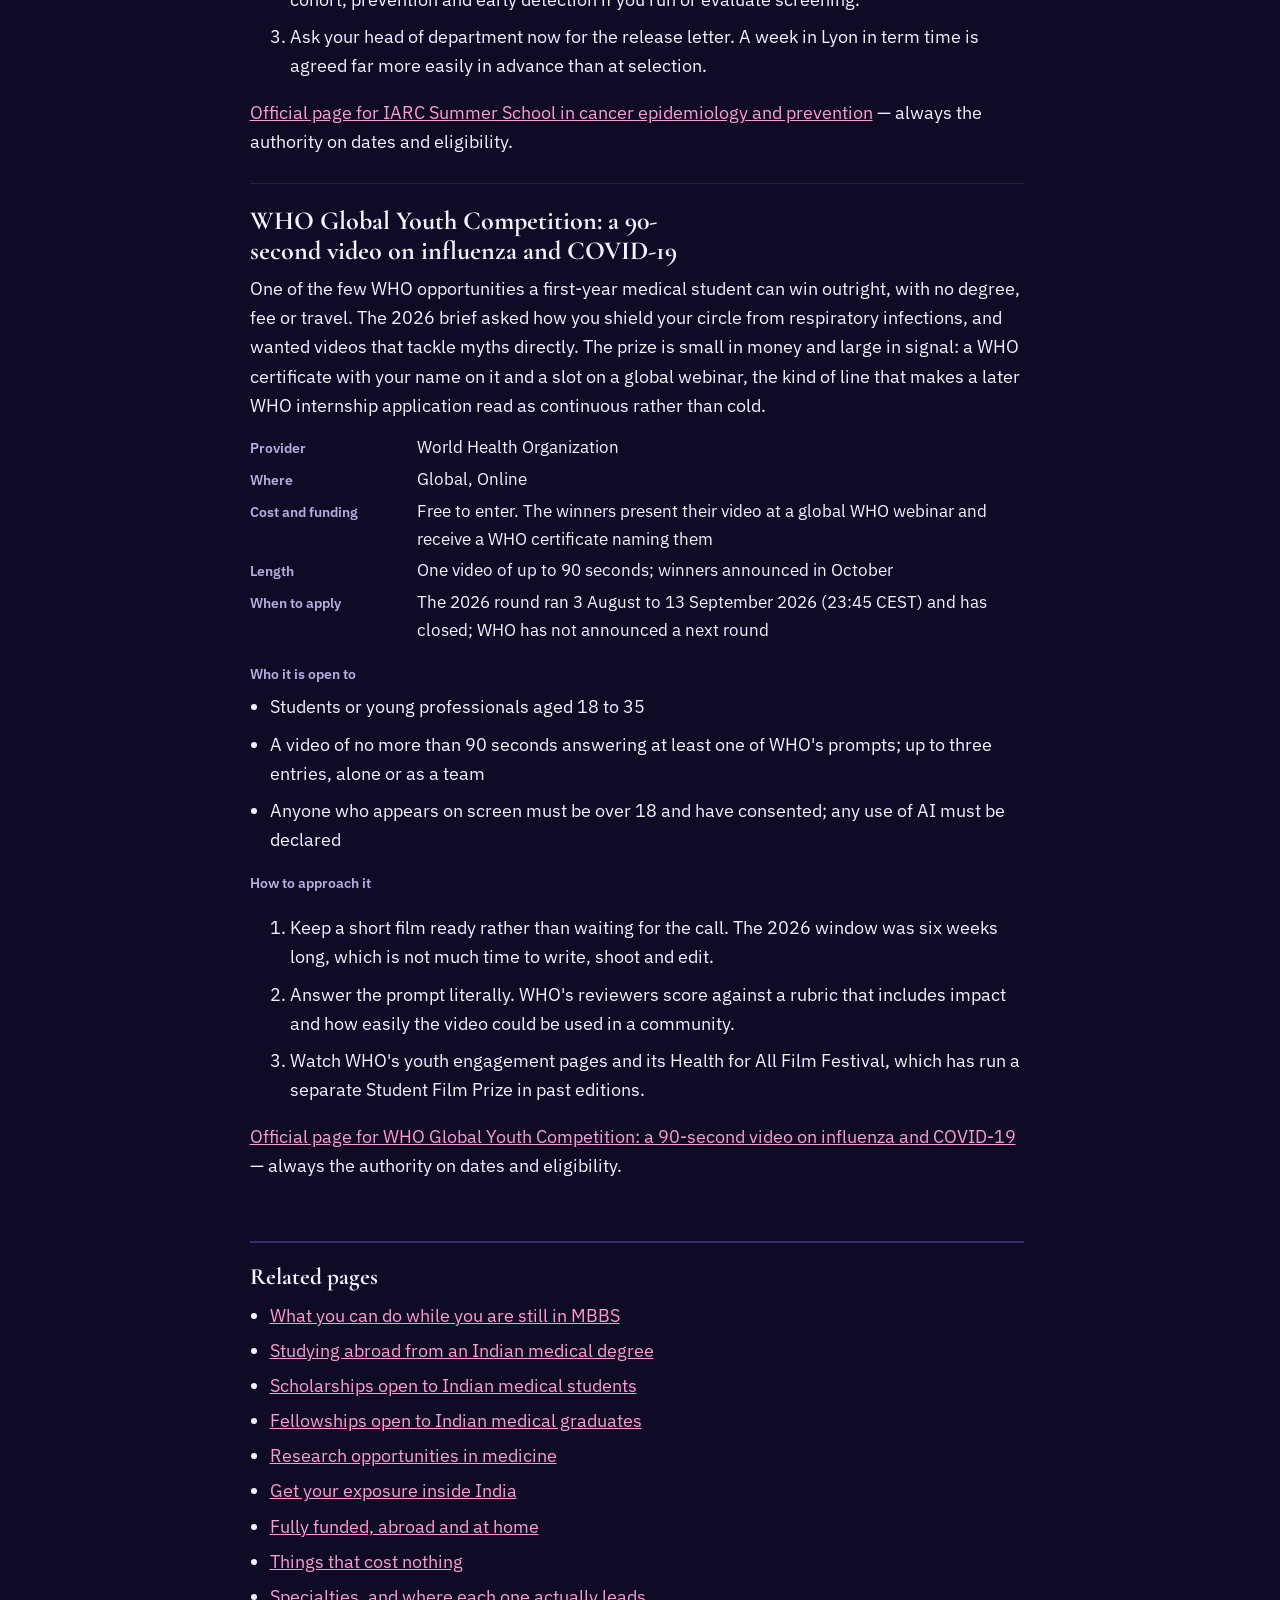
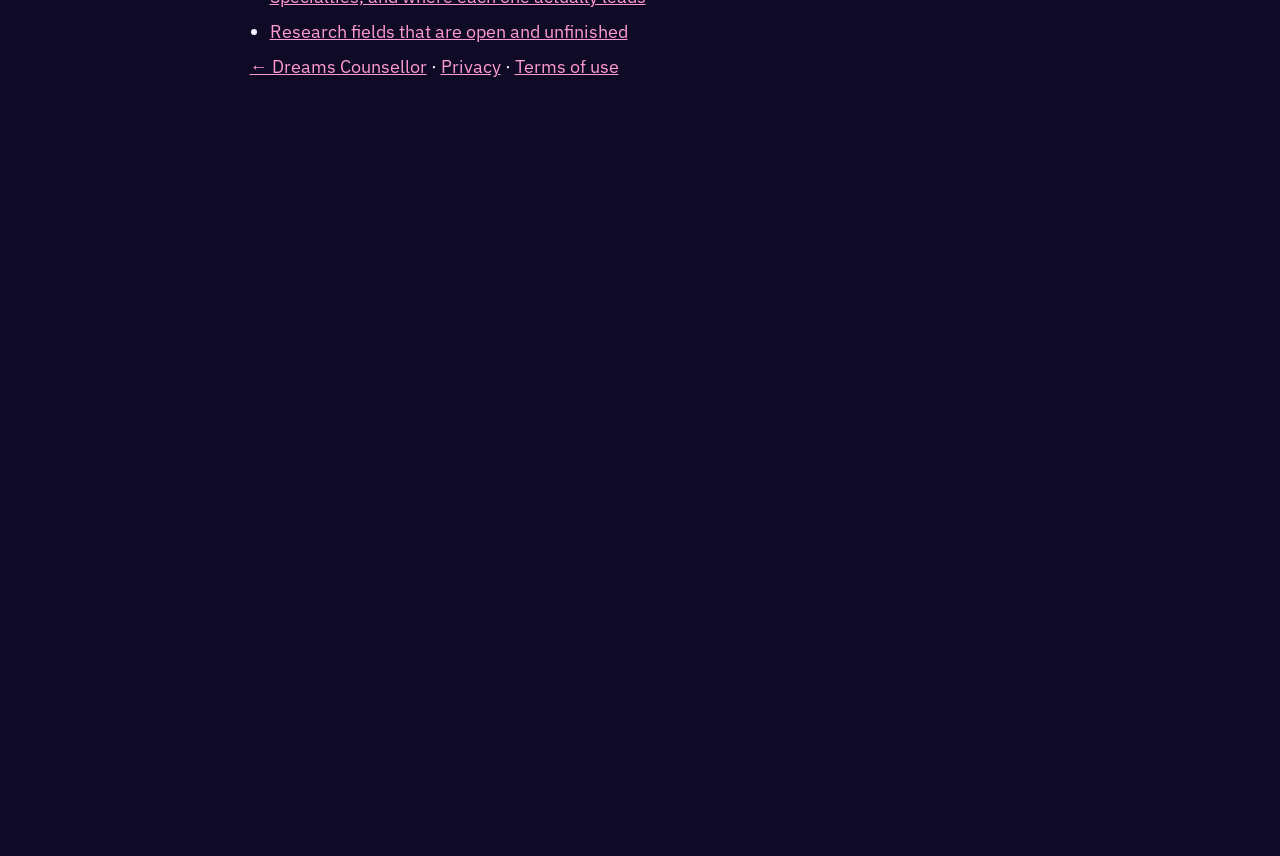
==== commit d3a7fd73: "October recheck, part 5: KAUST, J.N. Tata, USMLE; stamp and review date - KAUST's visiting programme" ====
--- a/conferences/index.html
+++ b/conferences/index.html
@@ -98,7 +98,7 @@
       "@type": "ListItem",
       "position": 6,
       "name": "OHBM, ASHG and ESHG — imaging and genetics meetings with trainee awards",
-      "url": "https://www.humanbrainmapping.org/"
+      "url": "https://humanbrainmapping.org/ohbm-2027/"
      },
      {
       "@type": "ListItem",
@@ -157,7 +157,7 @@
   <h1>Conferences that take student work</h1>
   <p class="doc-lede">Attending is not a credential; presenting is. Each of these takes abstracts from students, and several fund the trip.</p>
 
-  <p class="doc-small">12 of 228 entries in this index match this page. Entries last checked against their official pages in September 2026; the official page linked on each one is always the authority.</p>
+  <p class="doc-small">12 of 228 entries in this index match this page. Entries last checked against their official pages in October 2026; the official page linked on each one is always the authority.</p>
 
   <p class="doc-actions">
     <a class="btn btn-primary" href="../">Answer three questions and get a ranked plan</a>
@@ -172,7 +172,7 @@
       <dt>Where</dt><dd>India, A different host city each year</dd>
       <dt>Cost and funding</dt><dd>Student registration typically ₹2,000–6,000 · many societies waive it for presenting authors and several state chapters fund travel for award-paper finalists</dd>
       <dt>Length</dt><dd>2–4 days</dd>
-      <dt>When to apply</dt><dd>Abstract deadlines usually fall 3–5 months before the meeting; most national meetings sit between November and March</dd>
+      <dt>When to apply</dt><dd>Abstract deadlines usually fall 3–5 months before the meeting; most national meetings sit between November and March. ANCIPS 2027 meets in Madurai, 7–10 January 2027</dd>
     </dl>
     <h3>Who it is open to</h3>
     <ul><li>Membership of the relevant society, or a proposing member. Most have a low student rate</li><li>An accepted abstract, usually 250–300 words, submitted by the earlier abstract deadline rather than the registration deadline</li><li>A supervising consultant as co-author for most clinical work</li><li>Institutional ethics clearance for anything involving patient data — obtain it before you collect, not before you submit</li></ul>
@@ -257,13 +257,13 @@
       <dt>Where</dt><dd>Global, Rotating</dd>
       <dt>Cost and funding</dt><dd>Trainee travel awards and heavily reduced registration; some meetings offer free virtual attendance</dd>
       <dt>Length</dt><dd>4–5 days</dd>
-      <dt>When to apply</dt><dd>Abstract deadlines usually 4–6 months before the meeting</dd>
+      <dt>When to apply</dt><dd>OHBM 2027 meets in Toronto, 26–30 June 2027, with abstracts due in December 2026. ASHG and ESHG abstracts are usually due 4 to 6 months before their meetings</dd>
     </dl>
     <h3>Who it is open to</h3>
     <ul><li>An abstract</li><li>Trainee membership, which is cheap</li><li>Travel award applications are separate and earlier</li></ul>
     <h3>How to approach it</h3>
     <ol><li>OHBM's educational day is worth attending on its own and is included in registration.</li><li>Virtual attendance is often dramatically cheaper and sometimes free — check before assuming you cannot go.</li><li>Submit the abstract first; the travel award follows the abstract in almost every case.</li></ol>
-    <p class="listing-link"><a href="https://www.humanbrainmapping.org/" rel="noopener nofollow" target="_blank">Official page for OHBM, ASHG and ESHG — imaging and genetics meetings with trainee awards</a> — always the authority on dates and eligibility.</p>
+    <p class="listing-link"><a href="https://humanbrainmapping.org/ohbm-2027/" rel="noopener nofollow" target="_blank">Official page for OHBM, ASHG and ESHG — imaging and genetics meetings with trainee awards</a> — always the authority on dates and eligibility.</p>
   </article>
 
   <article class="listing" id="ijms-wcmsr">
--- a/assets/styles.css
+++ b/assets/styles.css
@@ -2143,9 +2143,14 @@
 .crumbs a { color: var(--accent); }
 .crumbs [aria-current="page"] { color: var(--ink-3); }
 
+/* `anywhere`, for the reason given at .listing-facts below: an email address
+   in a step ("scholarship.france@institutfrancaisindia.in", October 2026) is
+   one unbreakable token wider than a 320px phone, and it put 45px of
+   horizontal scroll on six category pages at once. */
 .listing {
   margin: 0 0 8px; padding: 22px 0 4px;
   border-top: 1px solid var(--line-soft);
+  overflow-wrap: anywhere;
 }
 .listing h2 {
   font-family: var(--font-display); font-size: 1.45rem; line-height: 1.16;
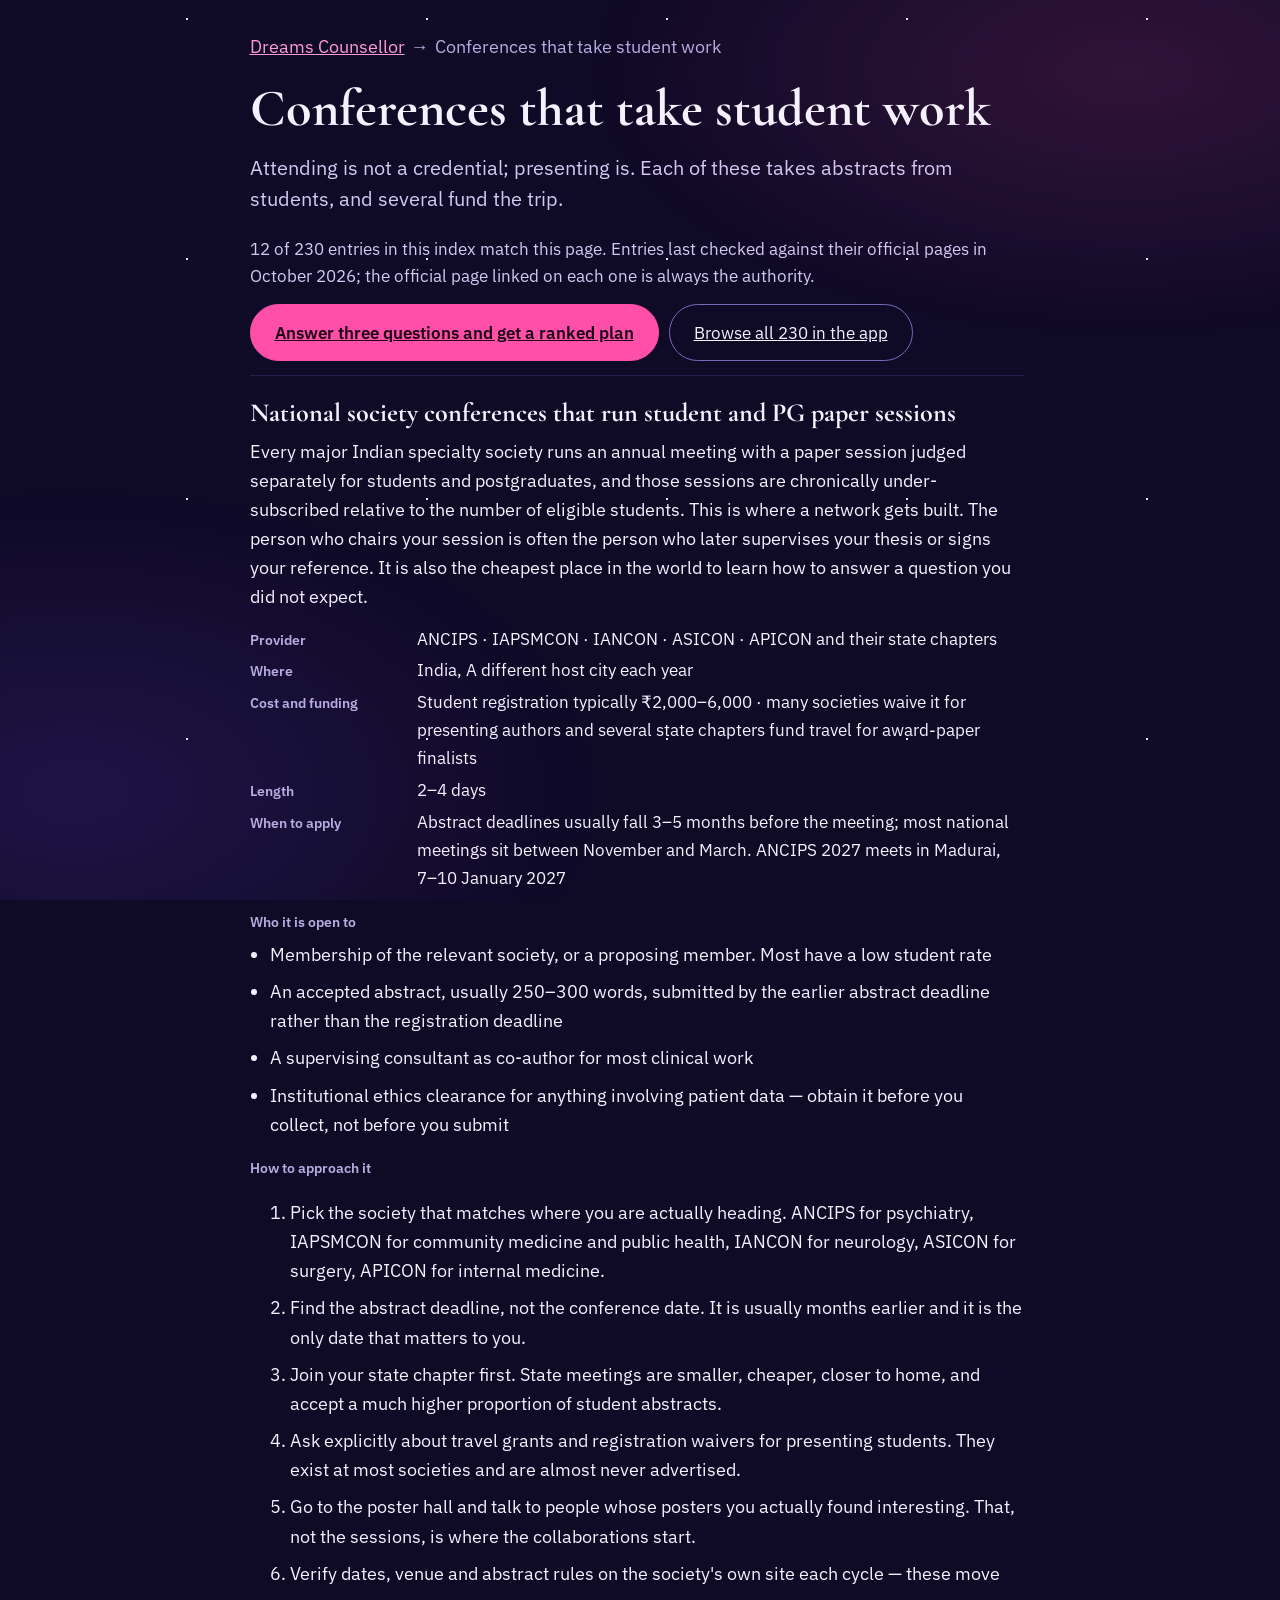
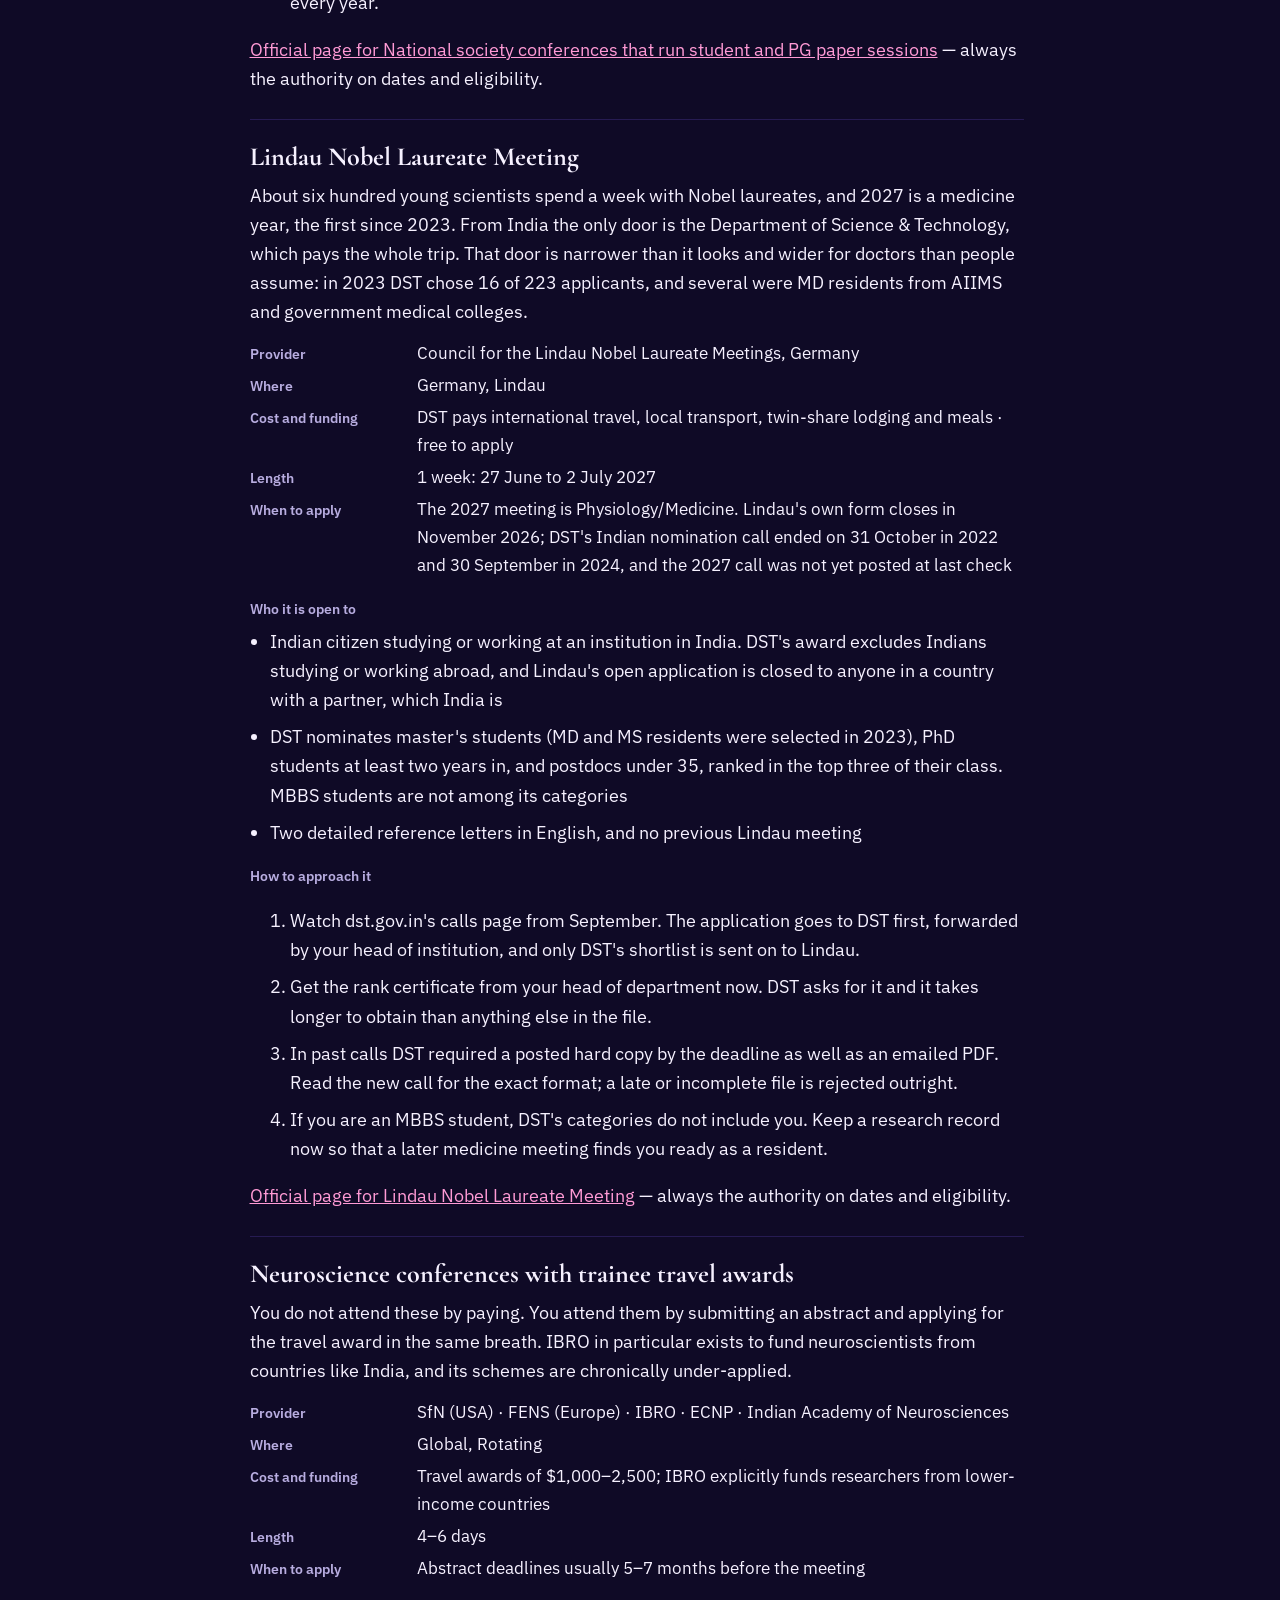
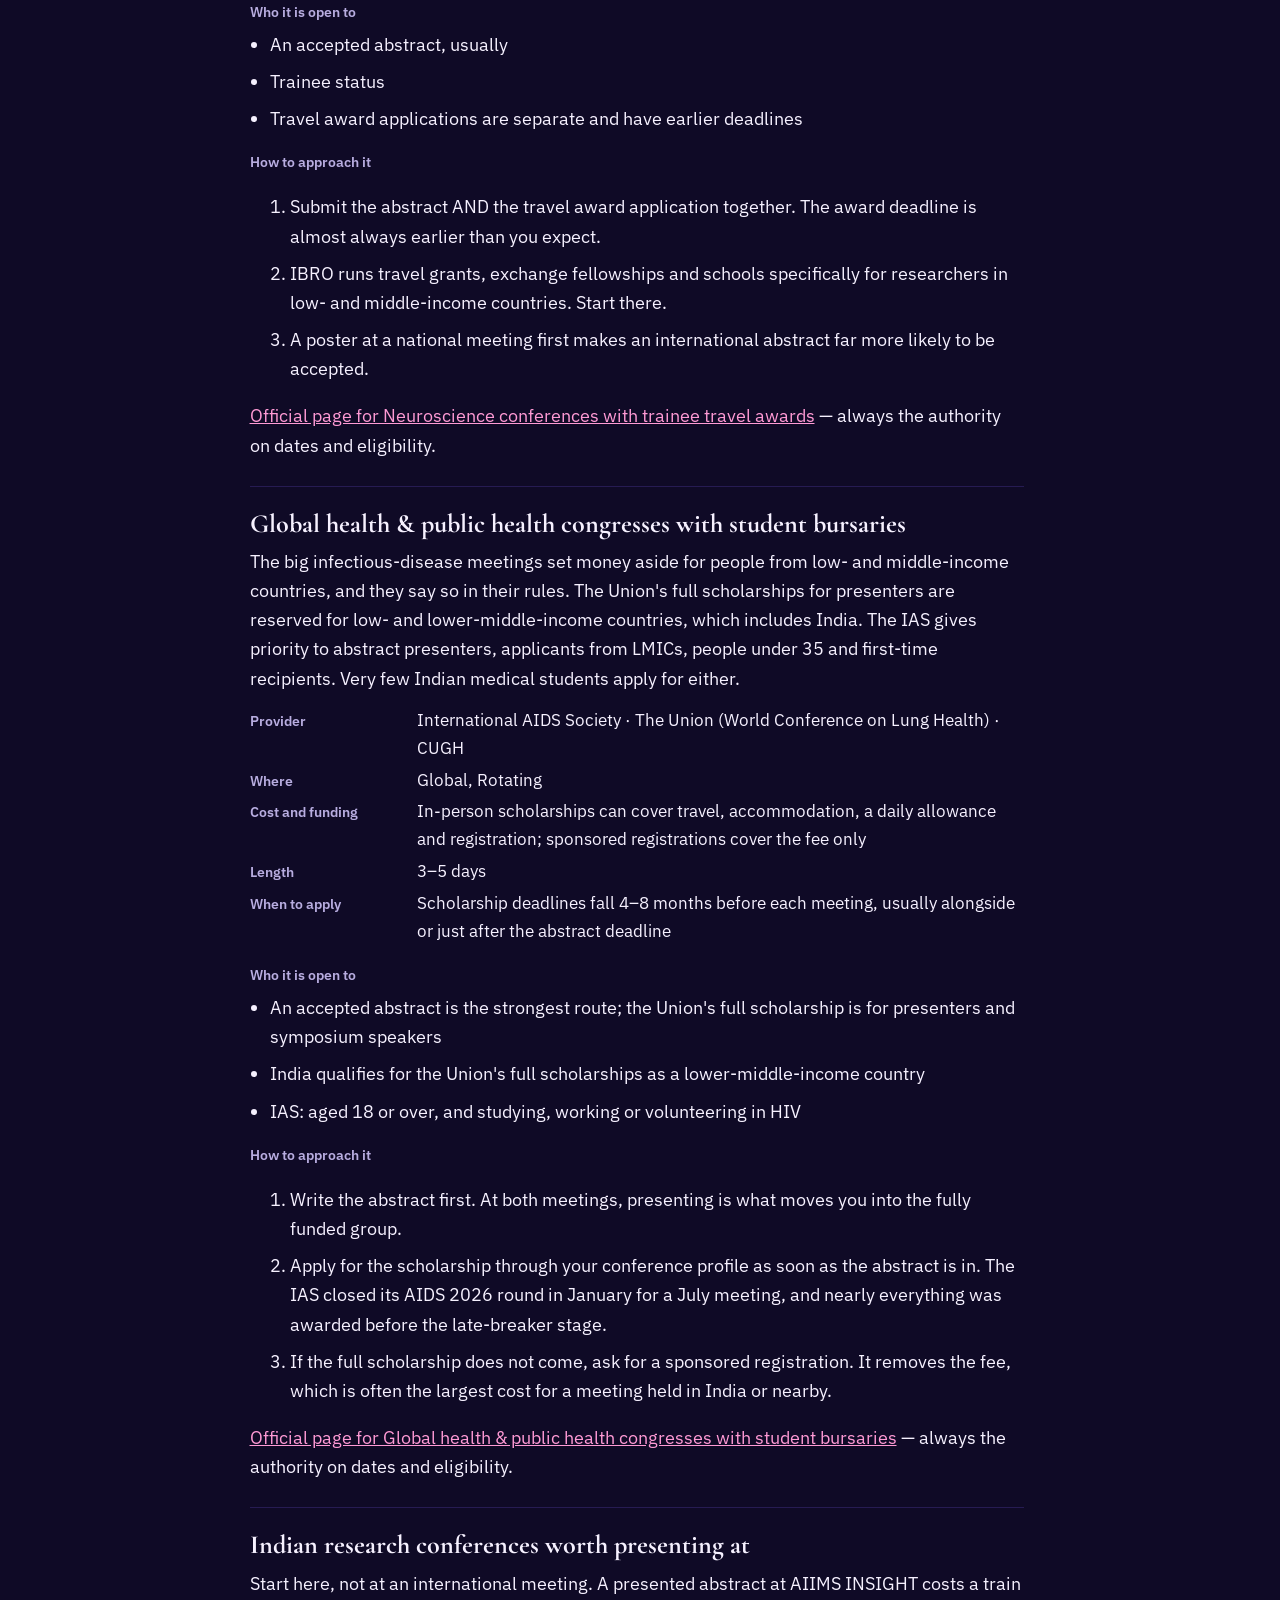
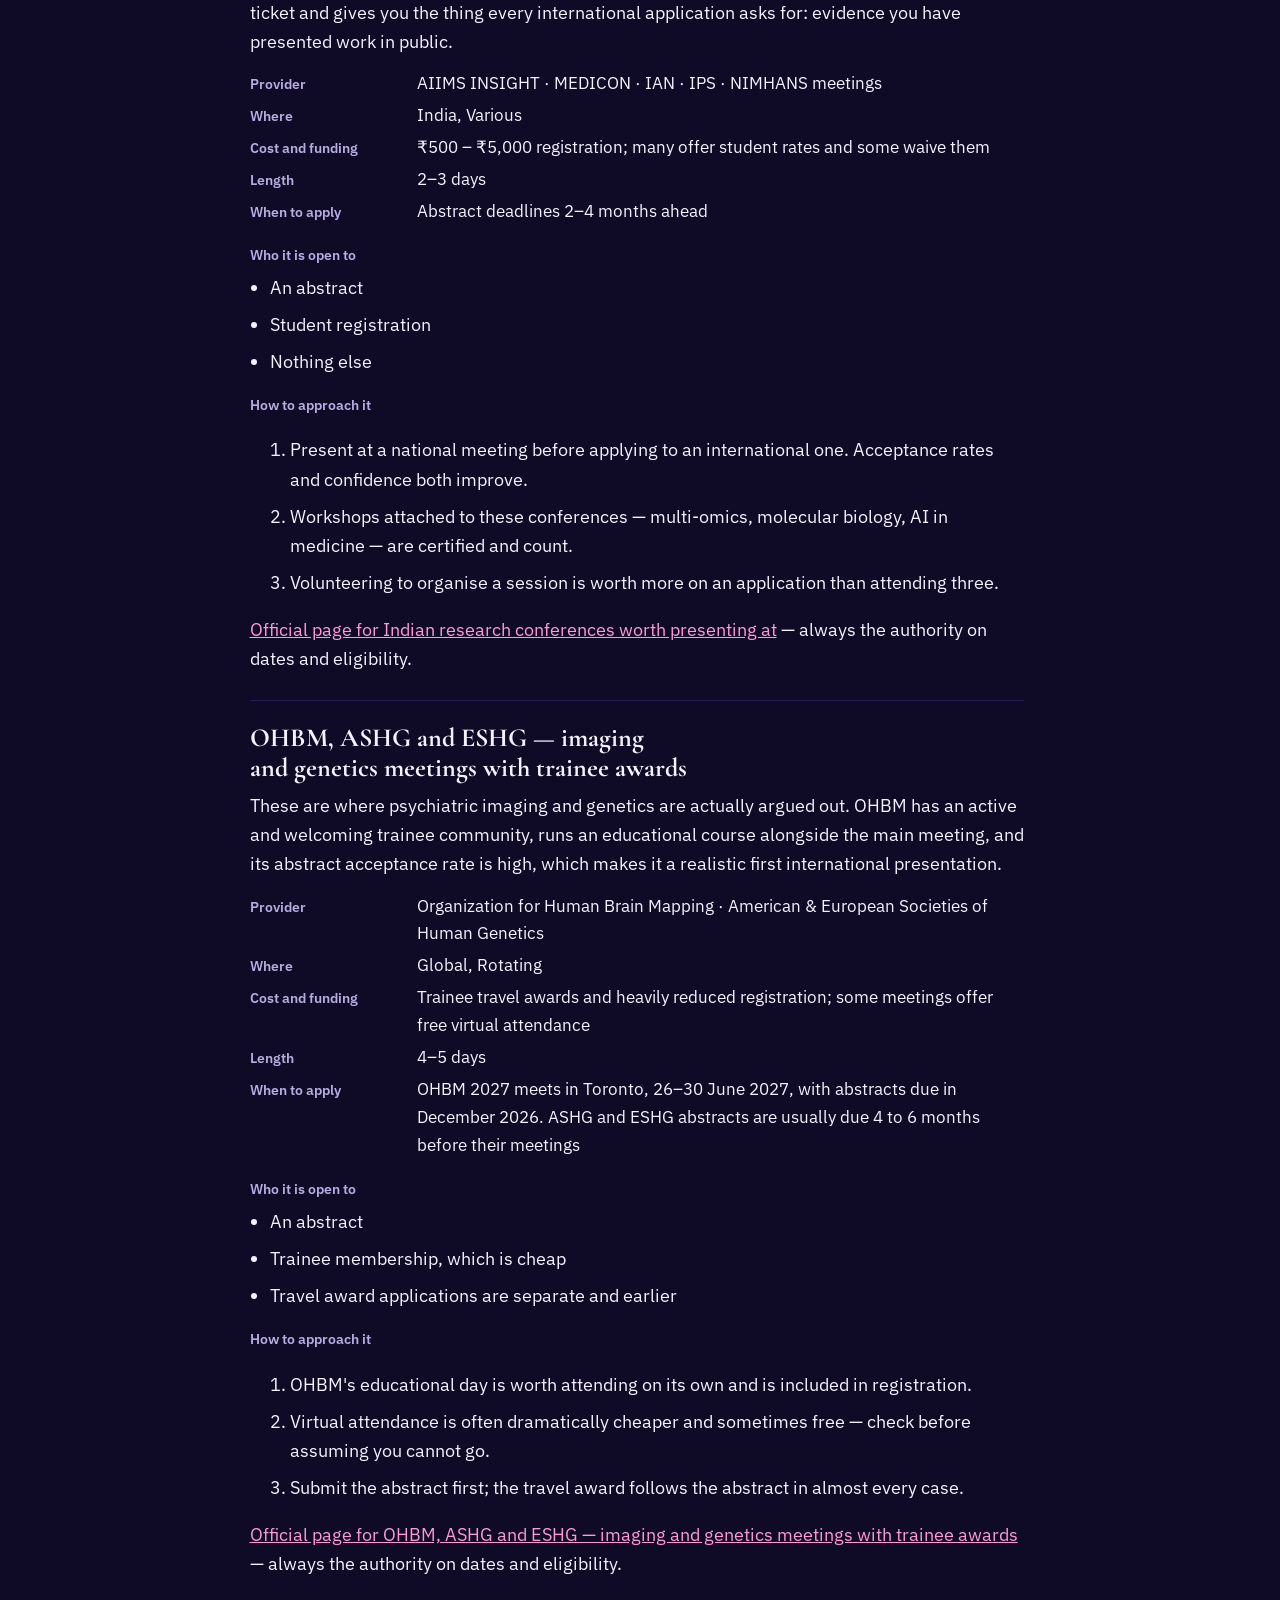
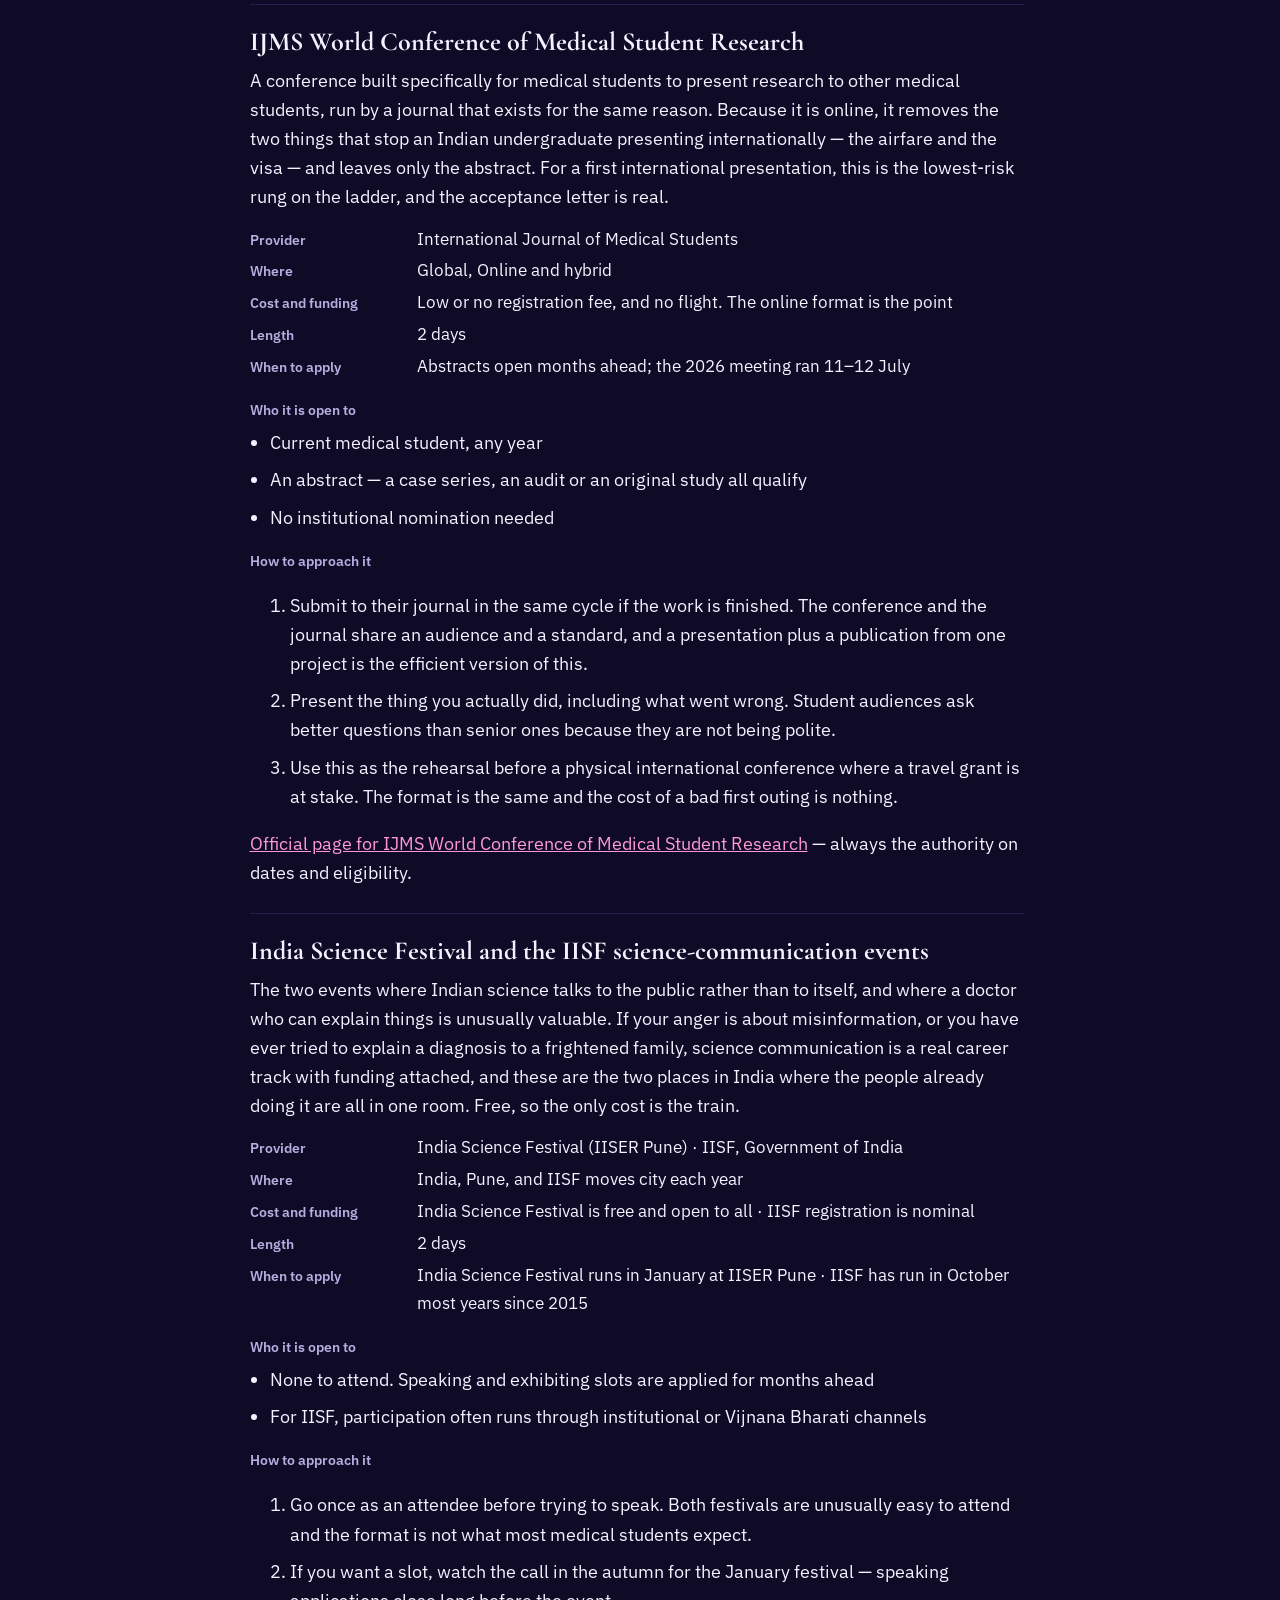
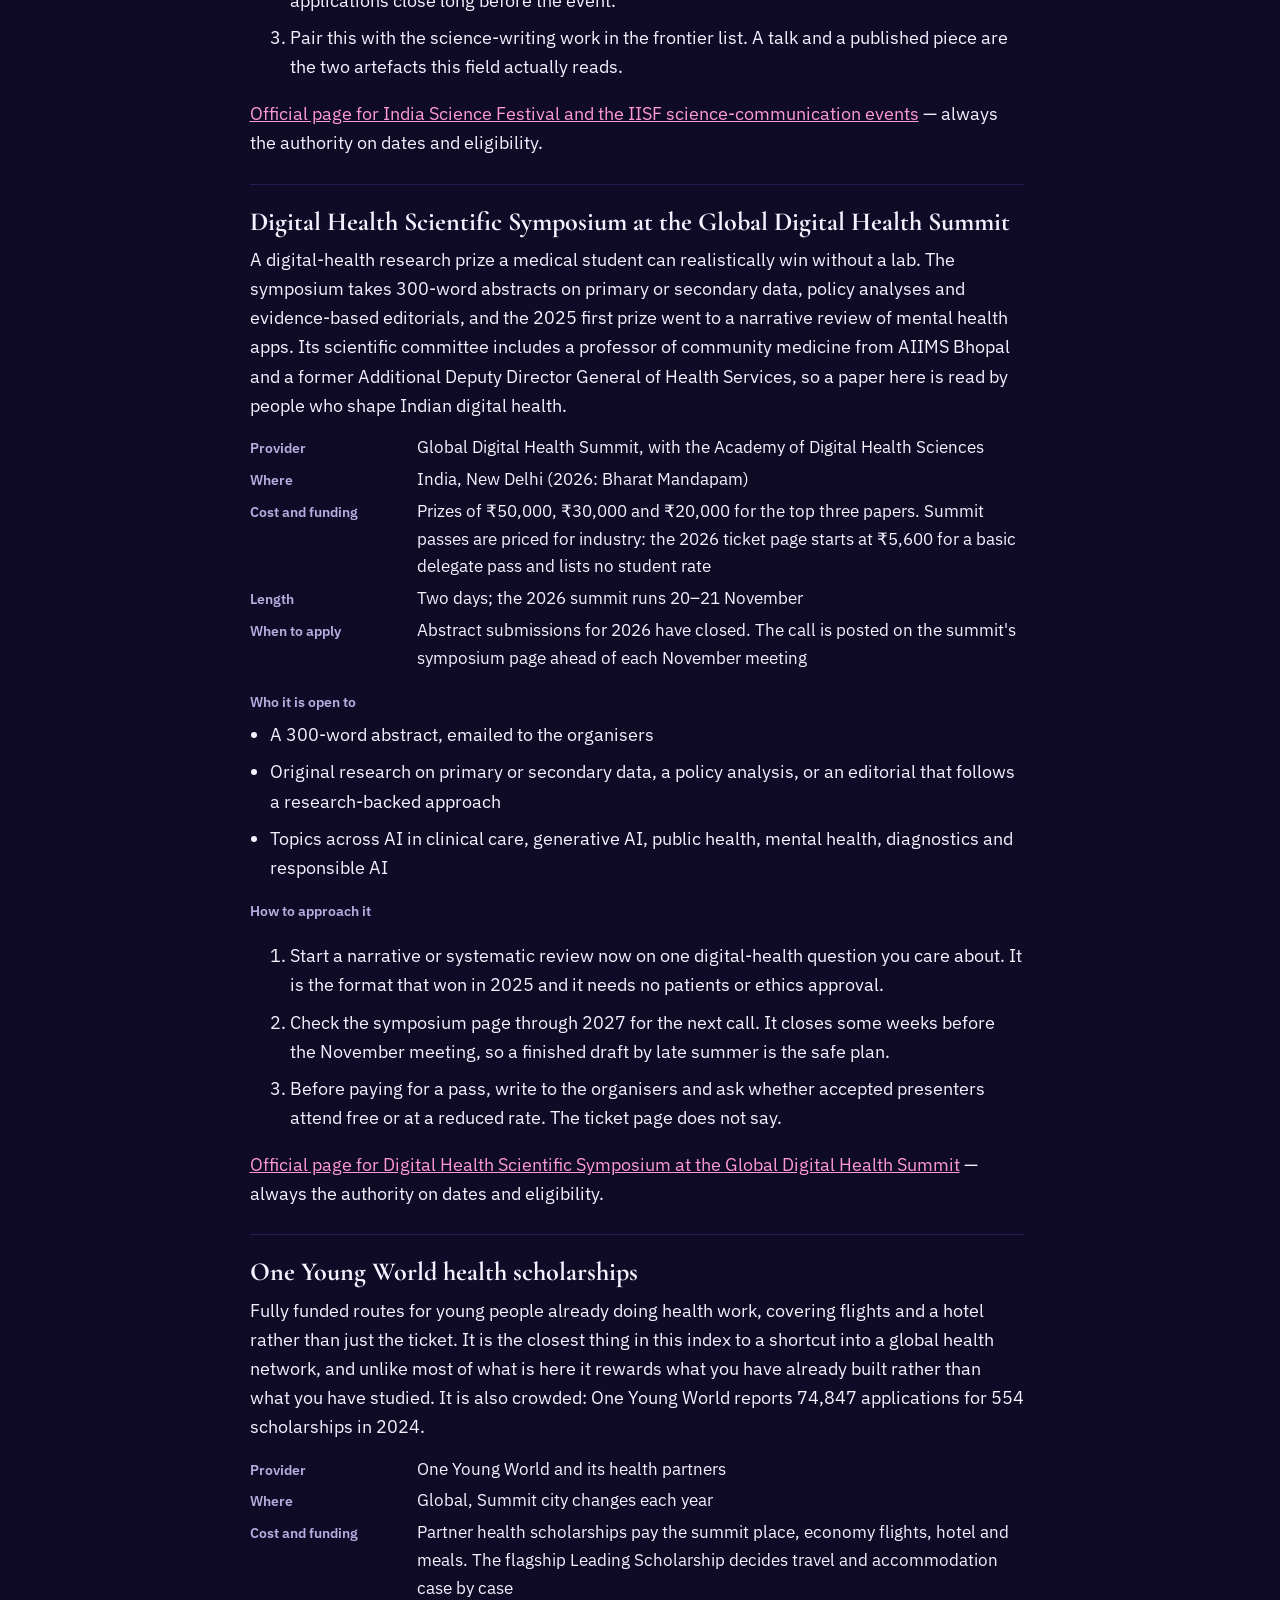
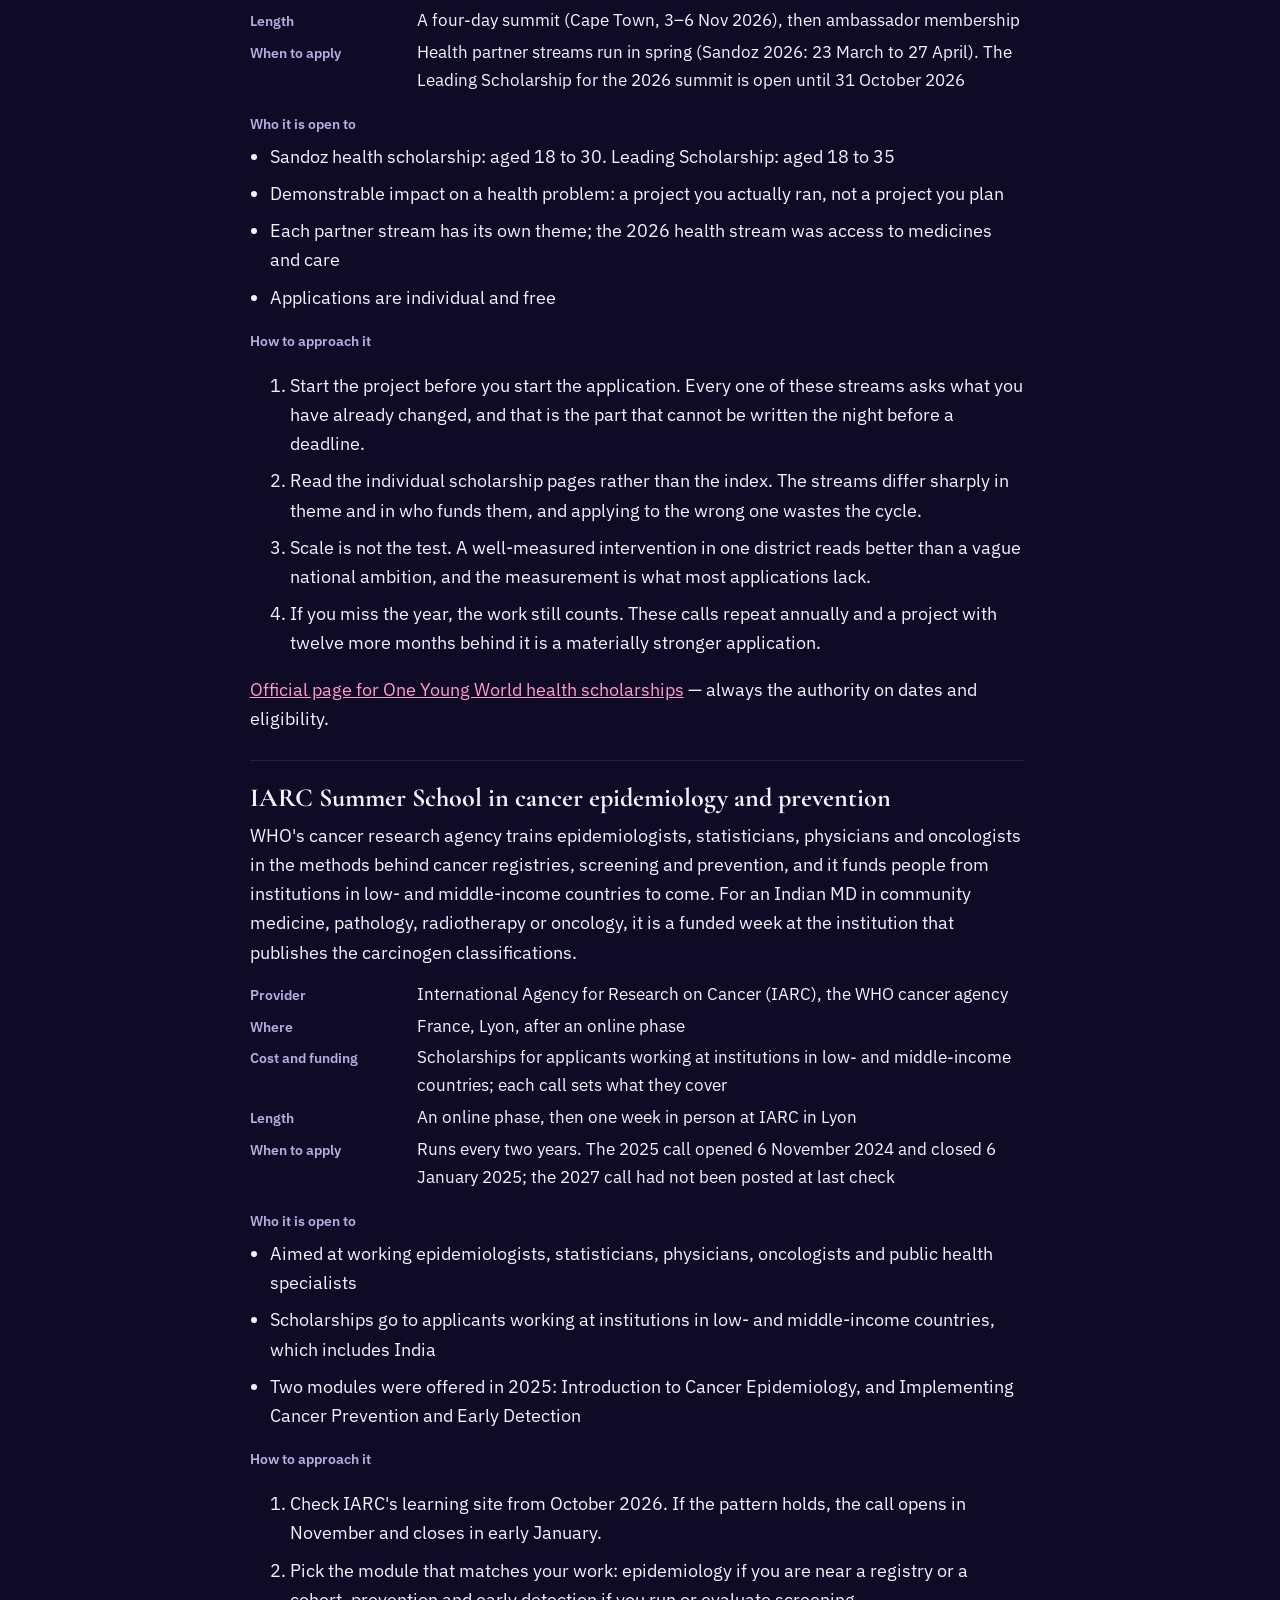
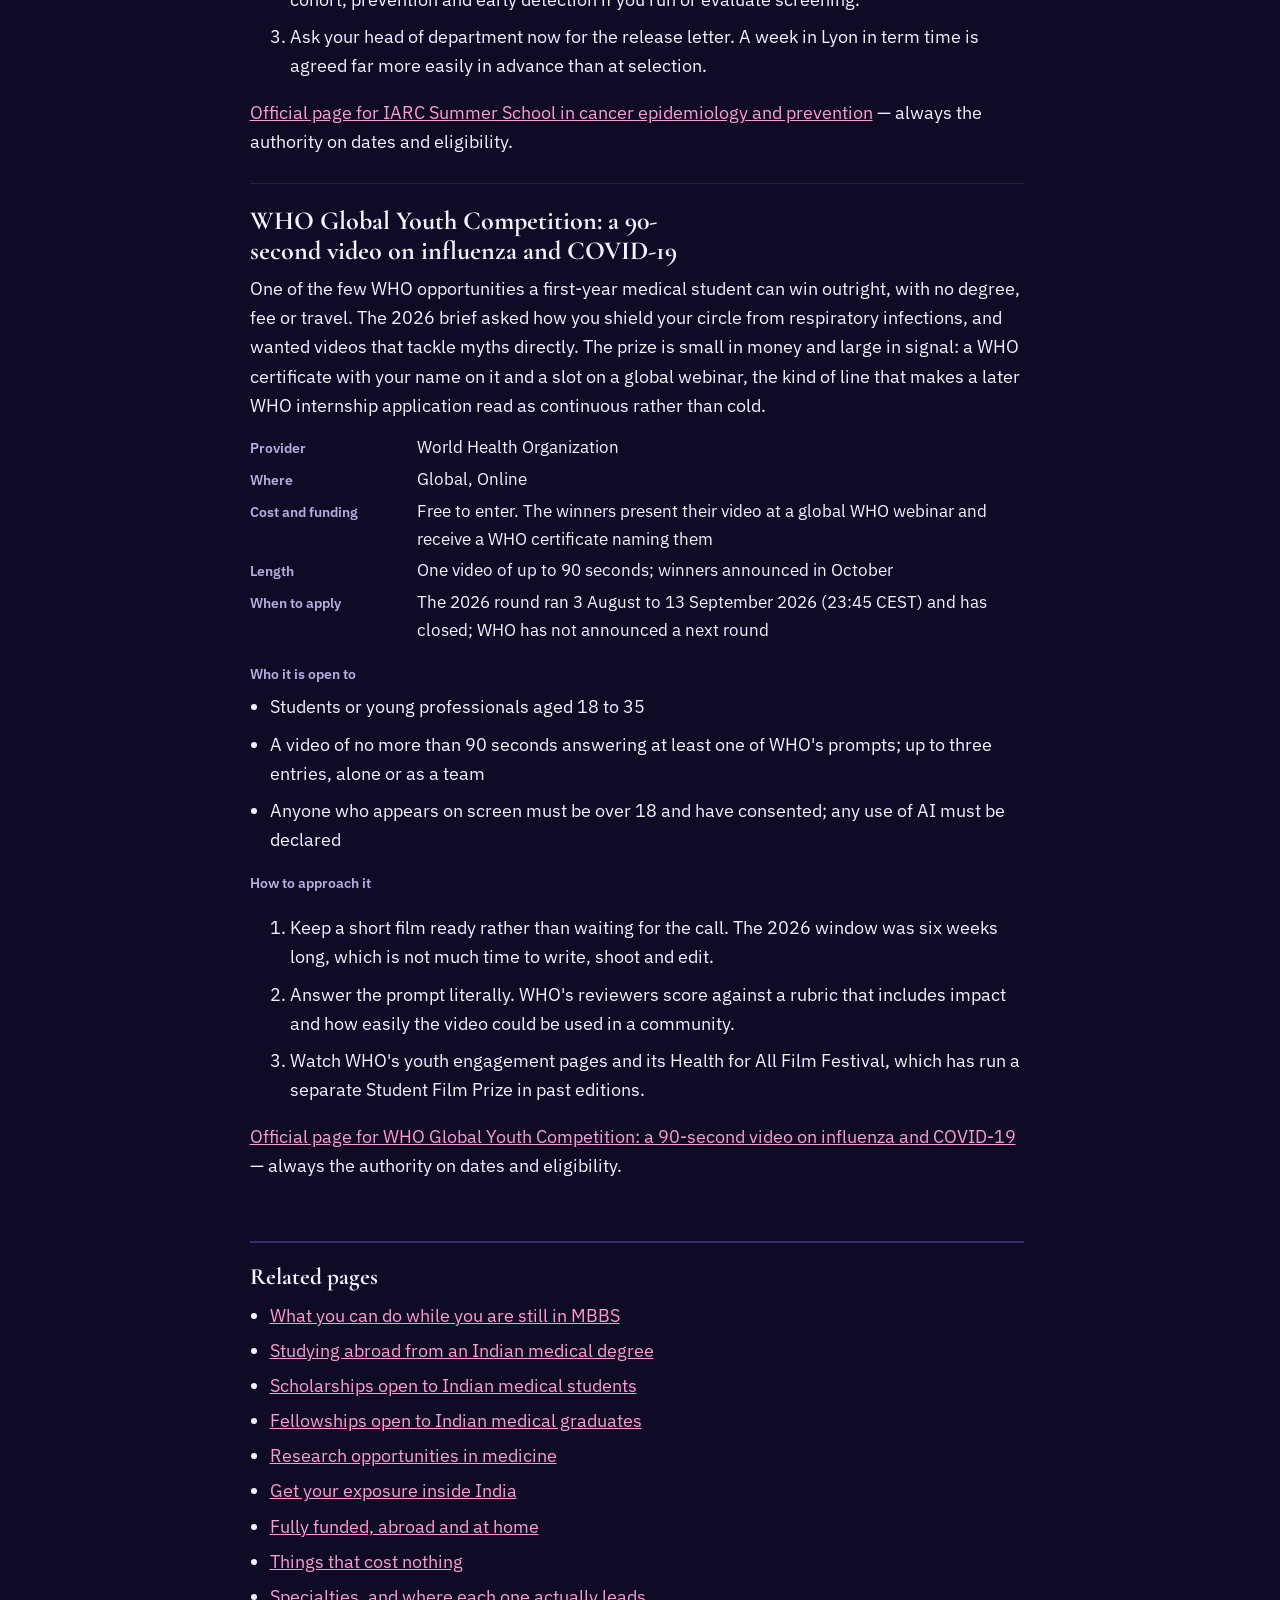
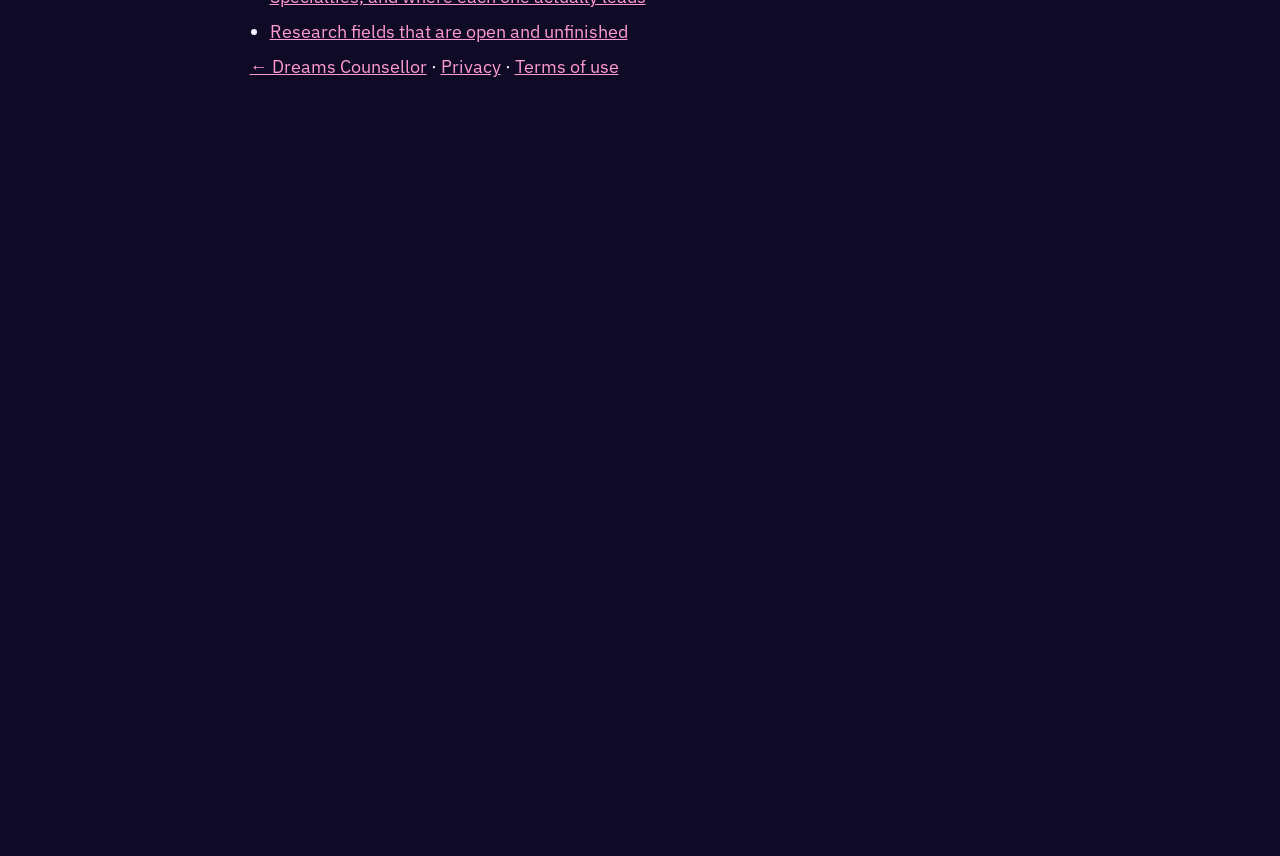
==== commit 6bc2b77f: "Add Hong Kong (34th country) and CAMP@Pune/IISc BCL; October recheck, part 6 - Hong Kong PhD Fellows" ====
--- a/conferences/index.html
+++ b/conferences/index.html
@@ -18,7 +18,7 @@
 <meta property="og:image" content="https://aryanmanhas12.github.io/DREAMS/assets/og/conferences.png" />
 <meta property="og:image:width" content="1200" />
 <meta property="og:image:height" content="630" />
-<meta property="og:image:alt" content="Conferences that take student work — 12 of 228 entries in the Dreams Counsellor index, beside a globe marking the countries they lead to." />
+<meta property="og:image:alt" content="Conferences that take student work — 12 of 230 entries in the Dreams Counsellor index, beside a globe marking the countries they lead to." />
 <meta name="twitter:card" content="summary_large_image" />
 <meta name="twitter:title" content="Conferences where medical students can present" />
 <meta name="twitter:description" content="Conferences and congresses that accept student abstracts, with travel awards and student rates where they exist." />
@@ -157,11 +157,11 @@
   <h1>Conferences that take student work</h1>
   <p class="doc-lede">Attending is not a credential; presenting is. Each of these takes abstracts from students, and several fund the trip.</p>
 
-  <p class="doc-small">12 of 228 entries in this index match this page. Entries last checked against their official pages in October 2026; the official page linked on each one is always the authority.</p>
+  <p class="doc-small">12 of 230 entries in this index match this page. Entries last checked against their official pages in October 2026; the official page linked on each one is always the authority.</p>
 
   <p class="doc-actions">
     <a class="btn btn-primary" href="../">Answer three questions and get a ranked plan</a>
-    <a class="btn btn-ghost" href="../#browse">Browse all 228 in the app</a>
+    <a class="btn btn-ghost" href="../#browse">Browse all 230 in the app</a>
   </p>
 
   <article class="listing" id="society-conferences-india">
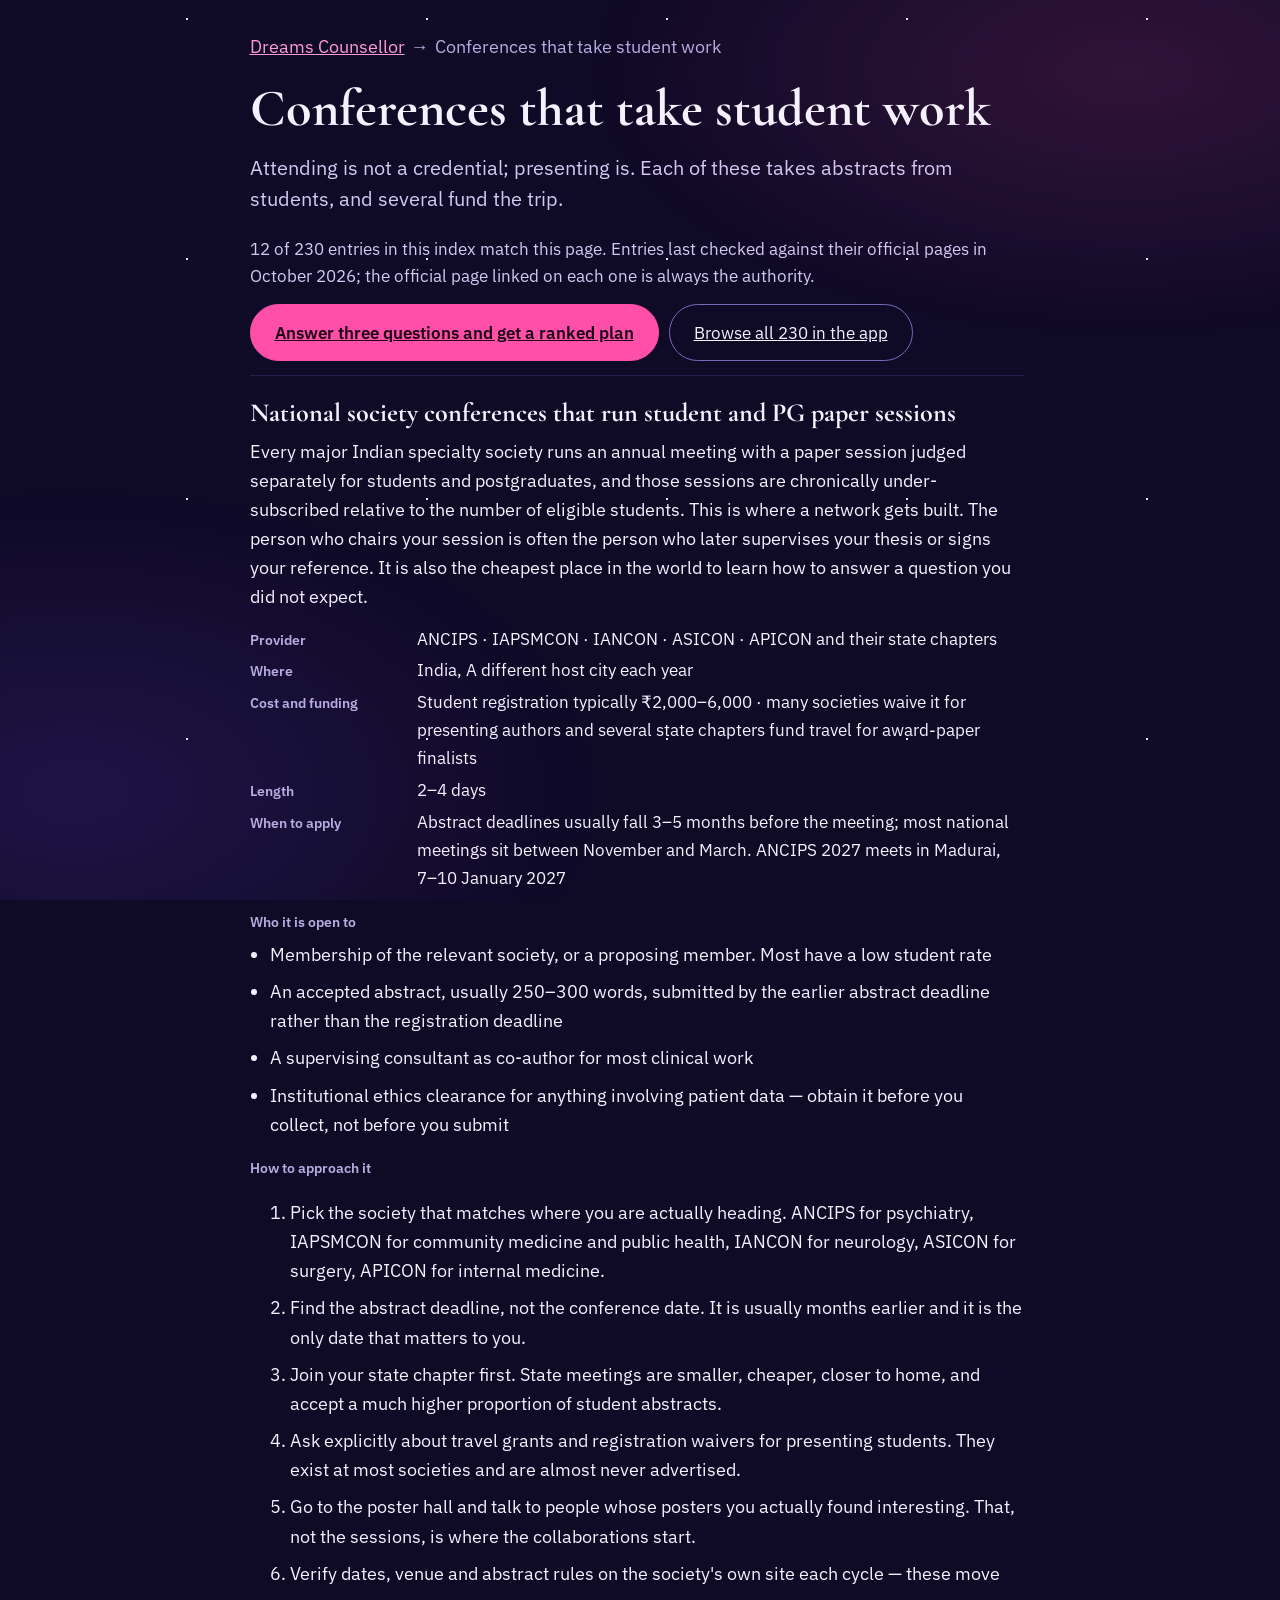
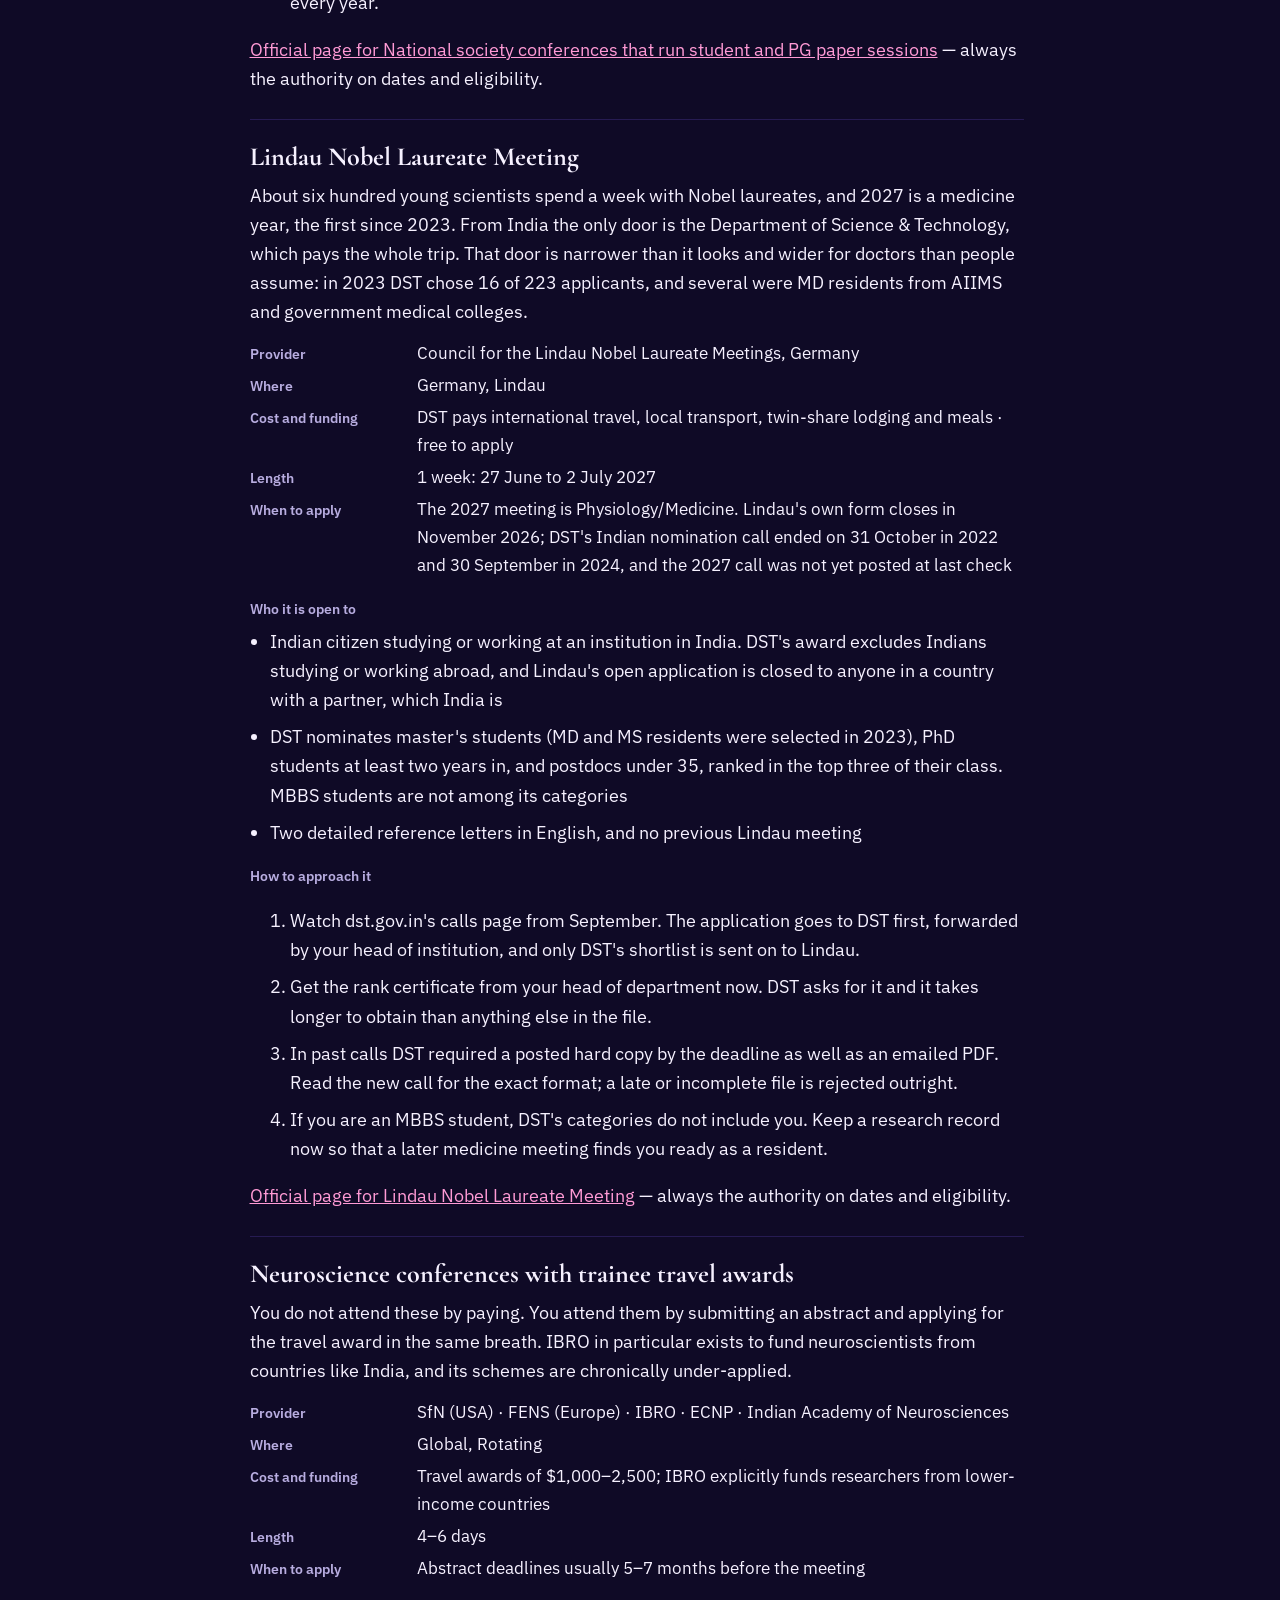
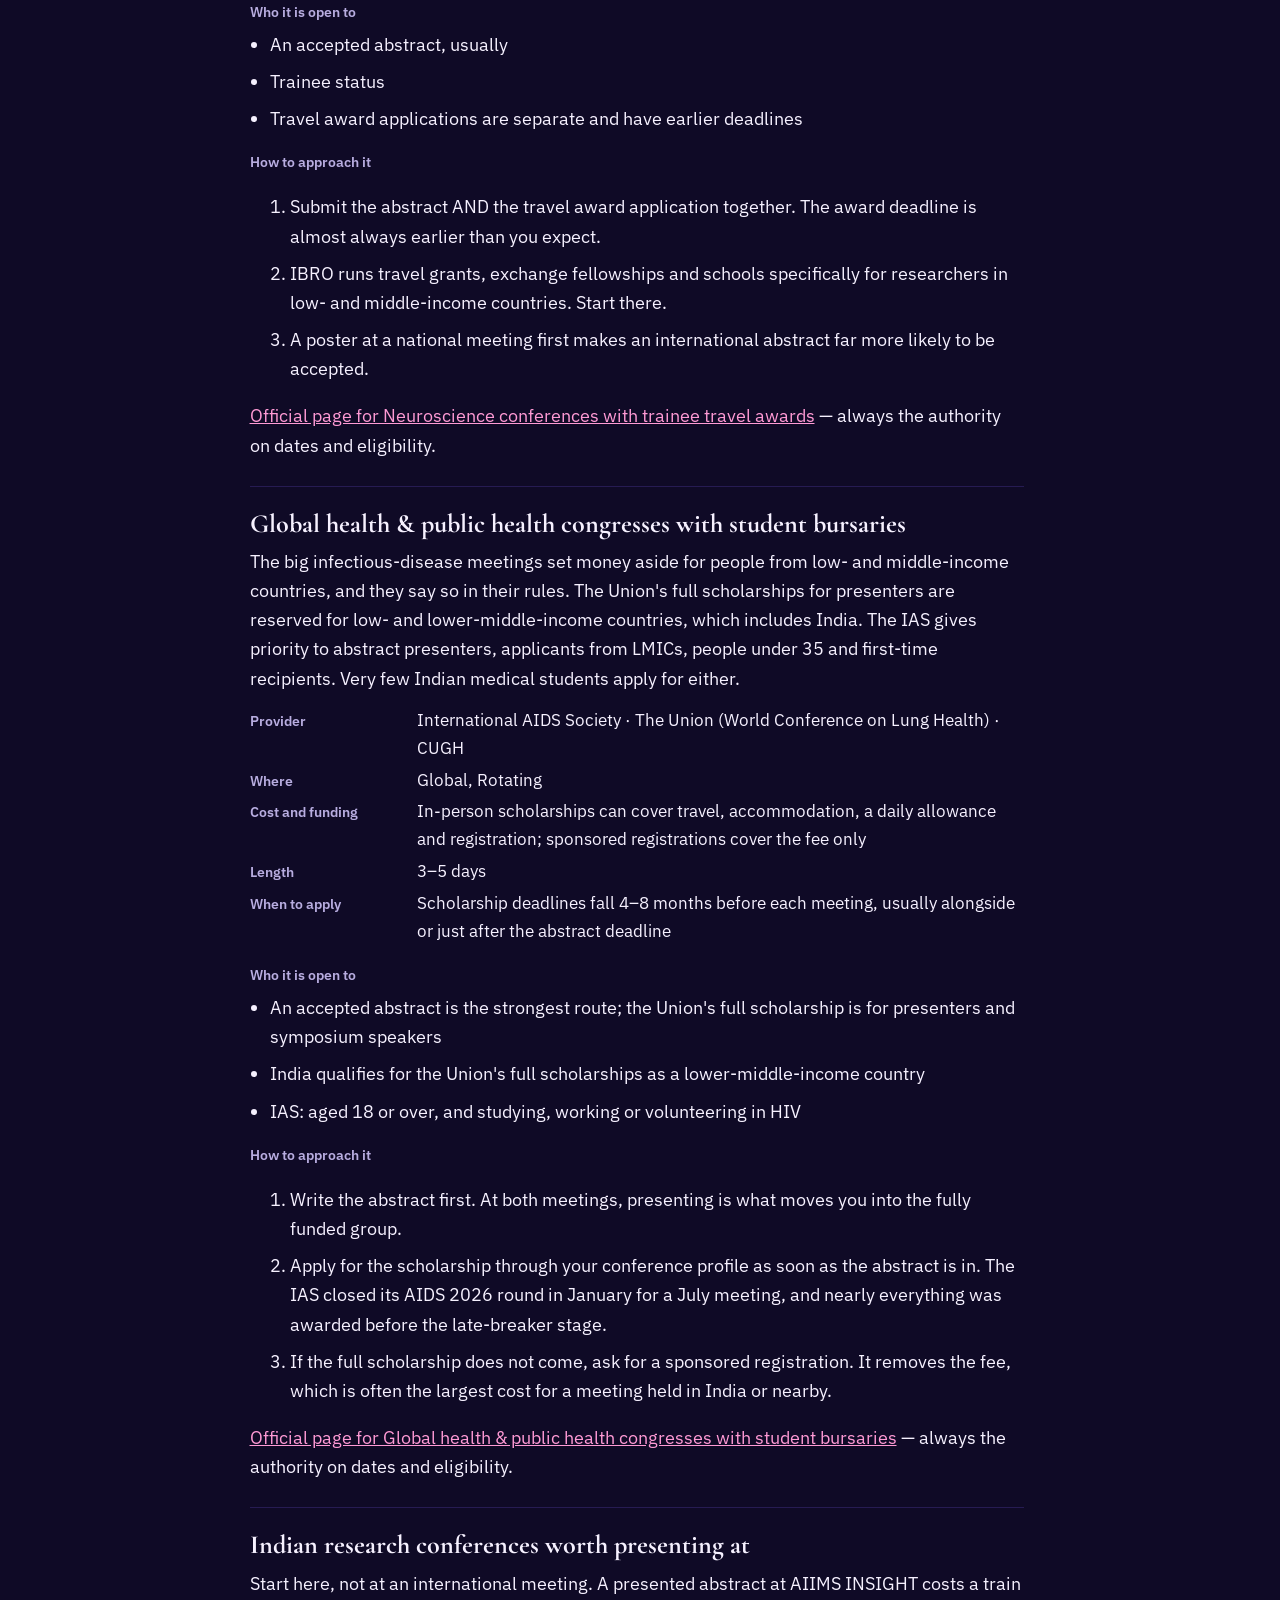
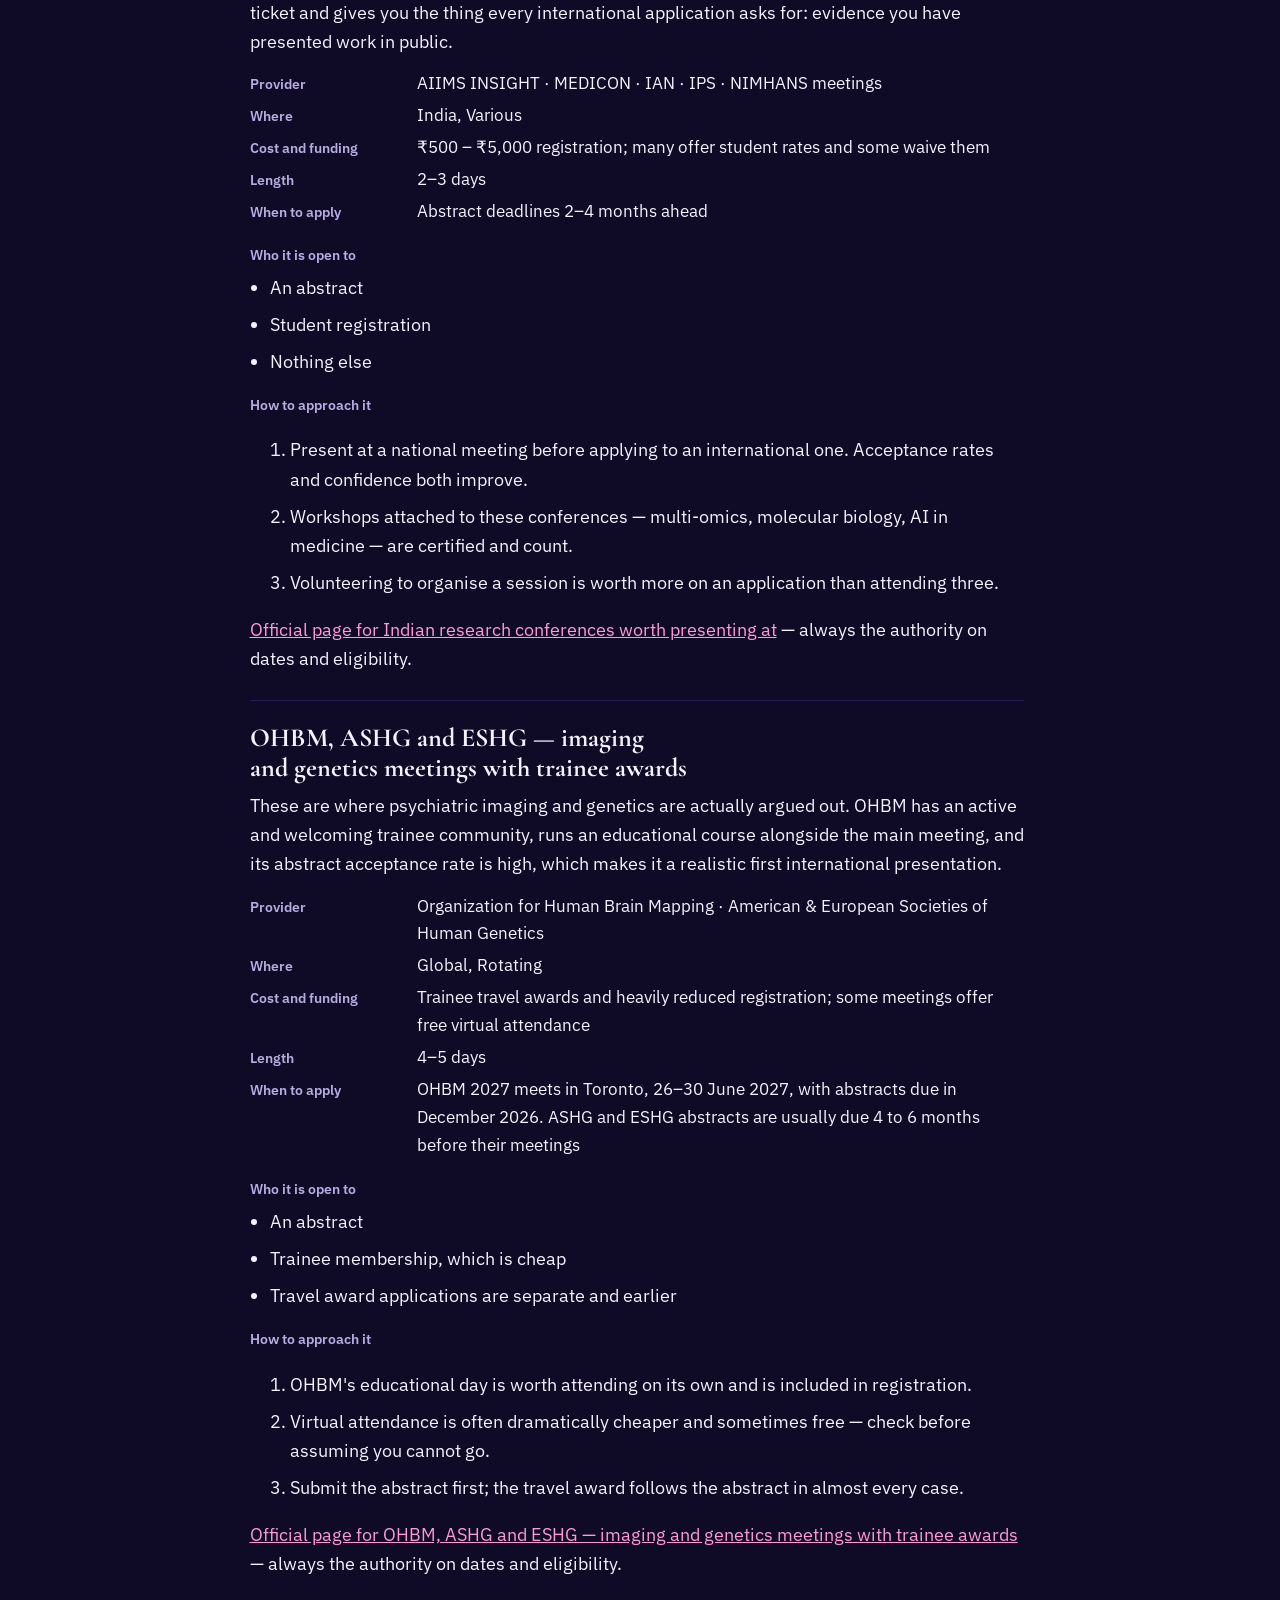
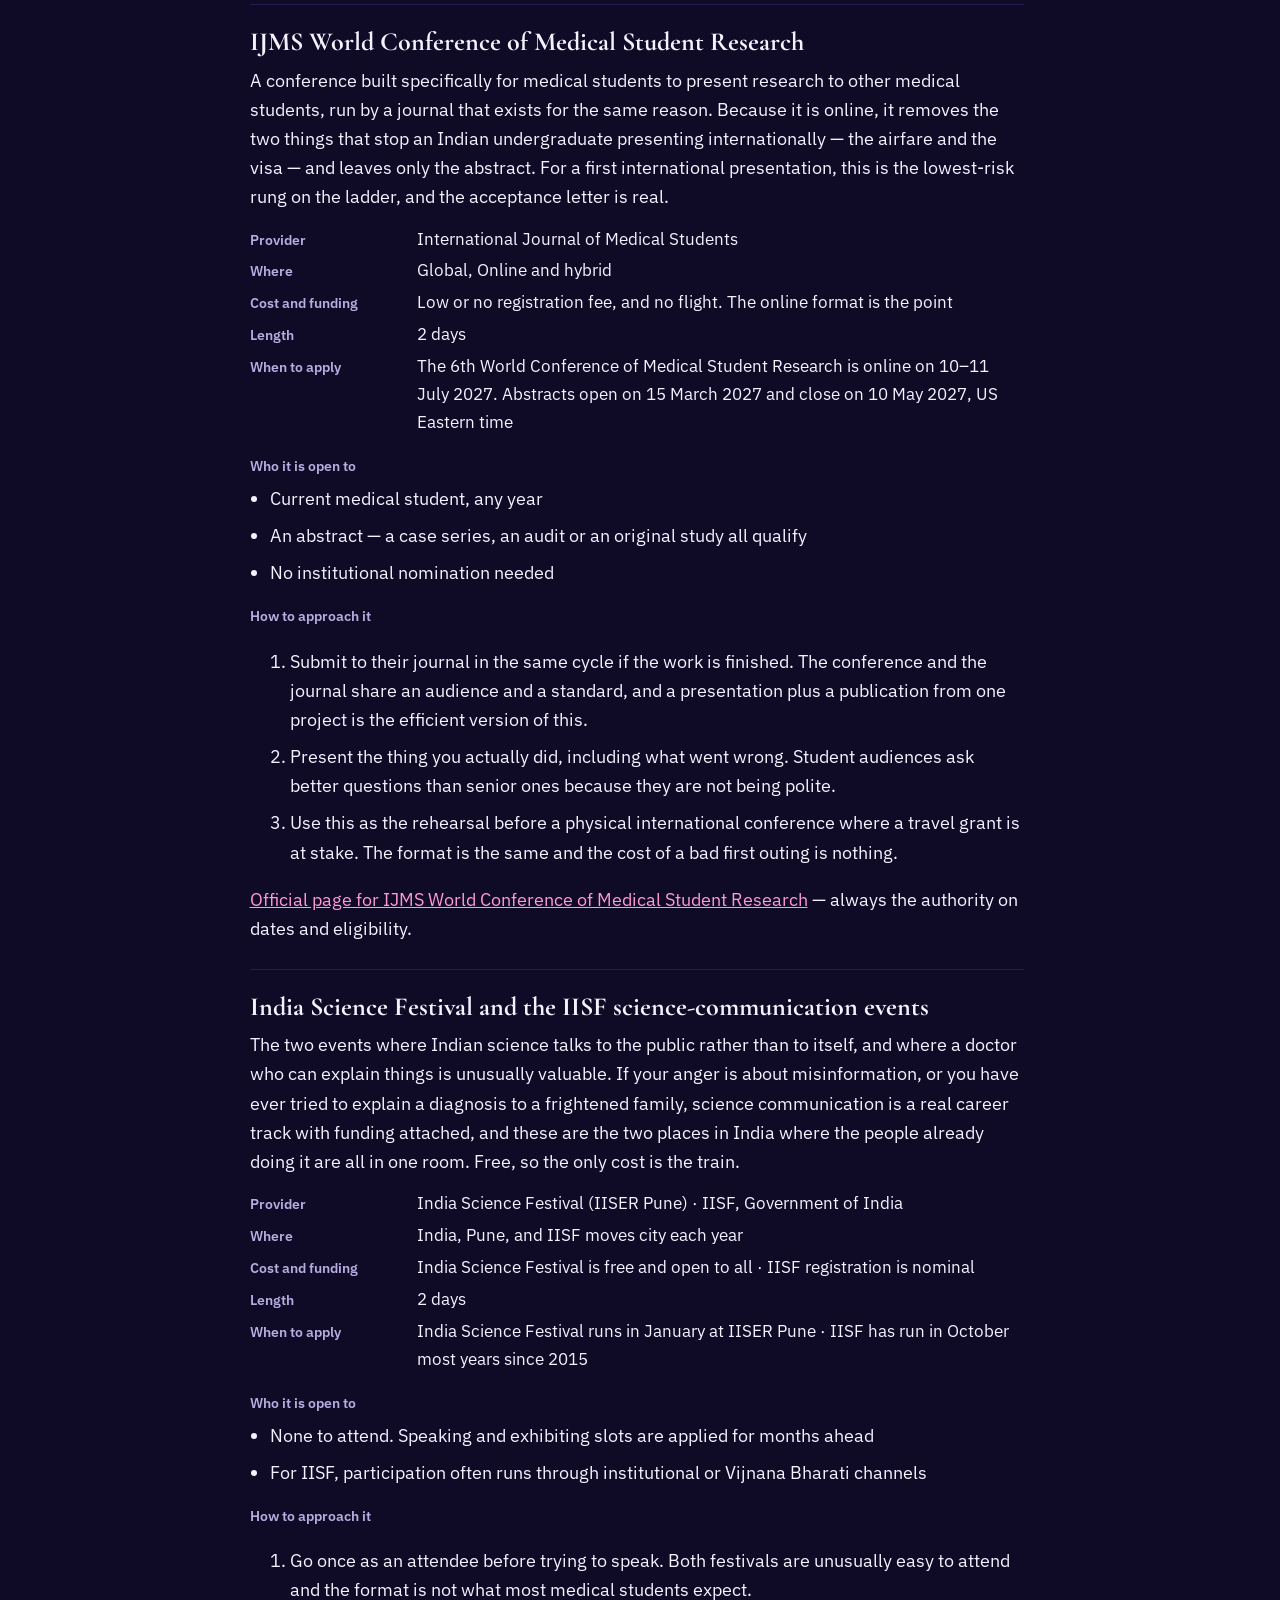
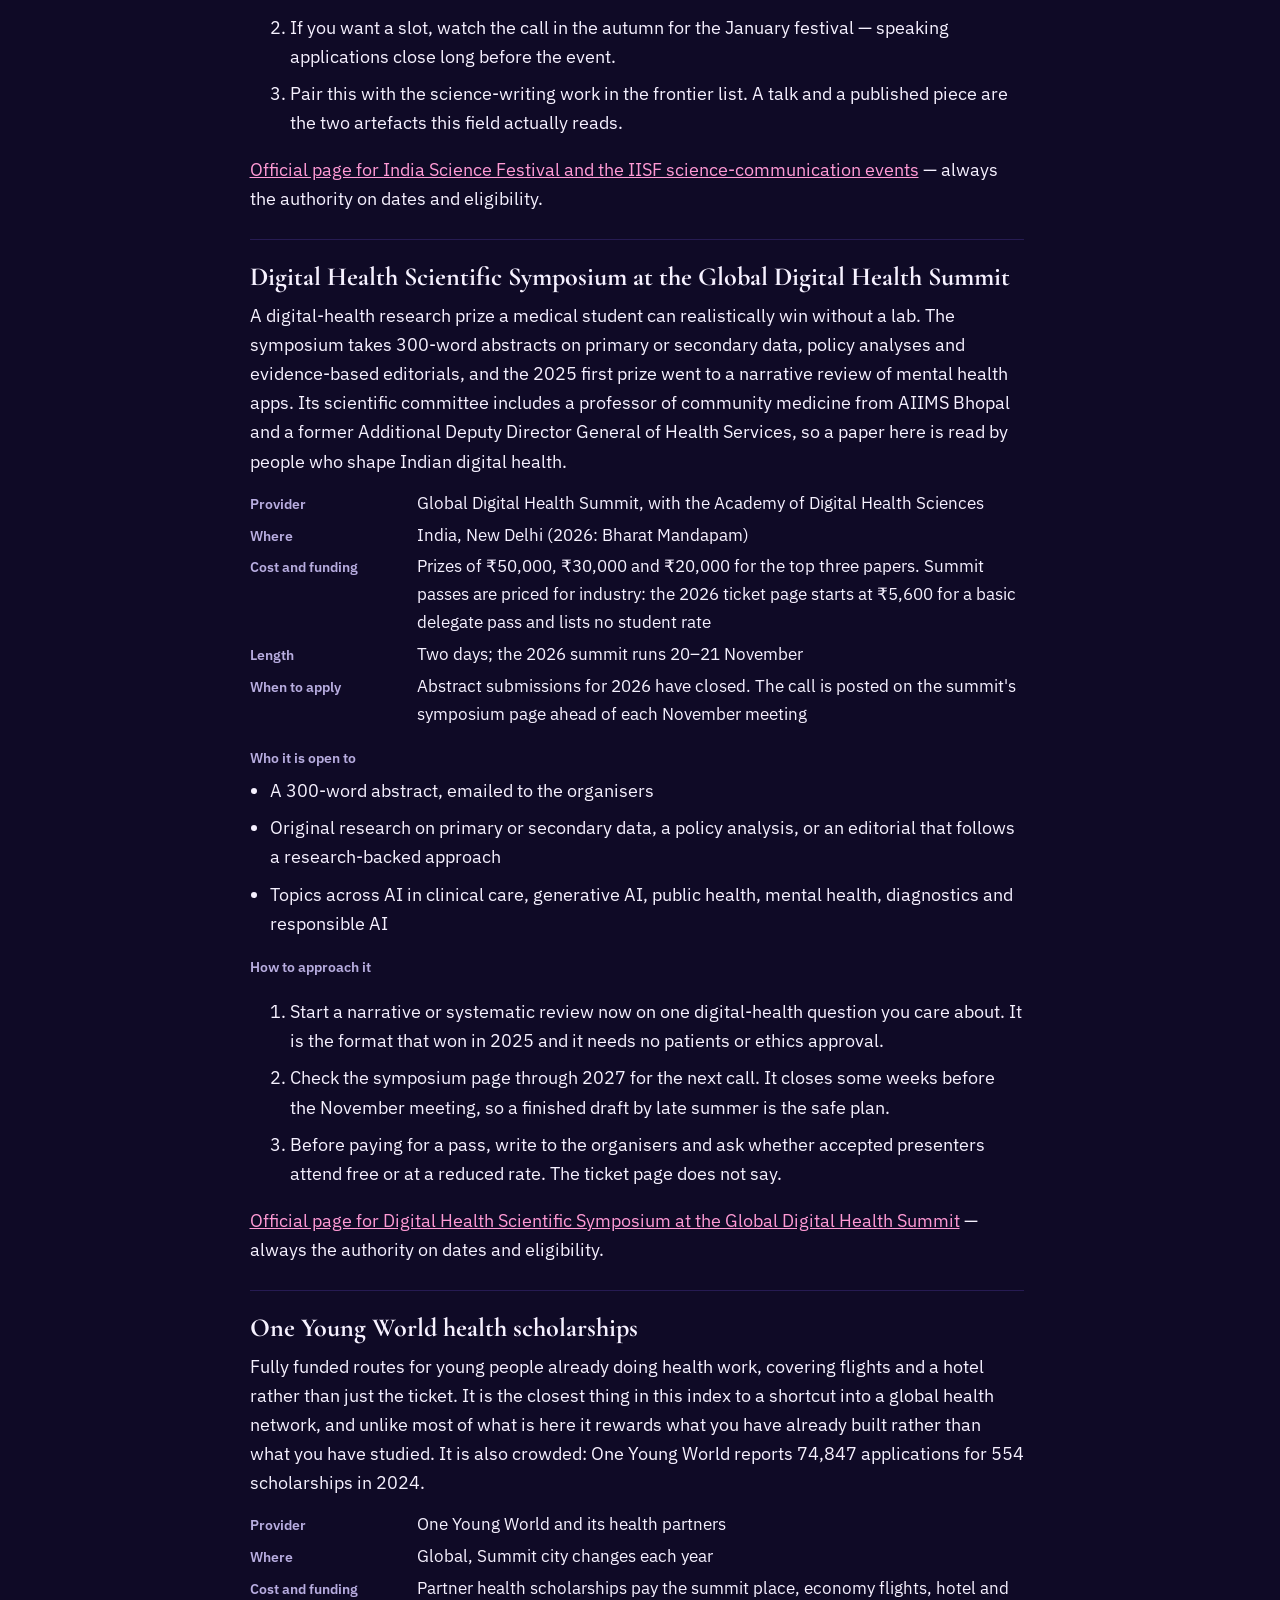
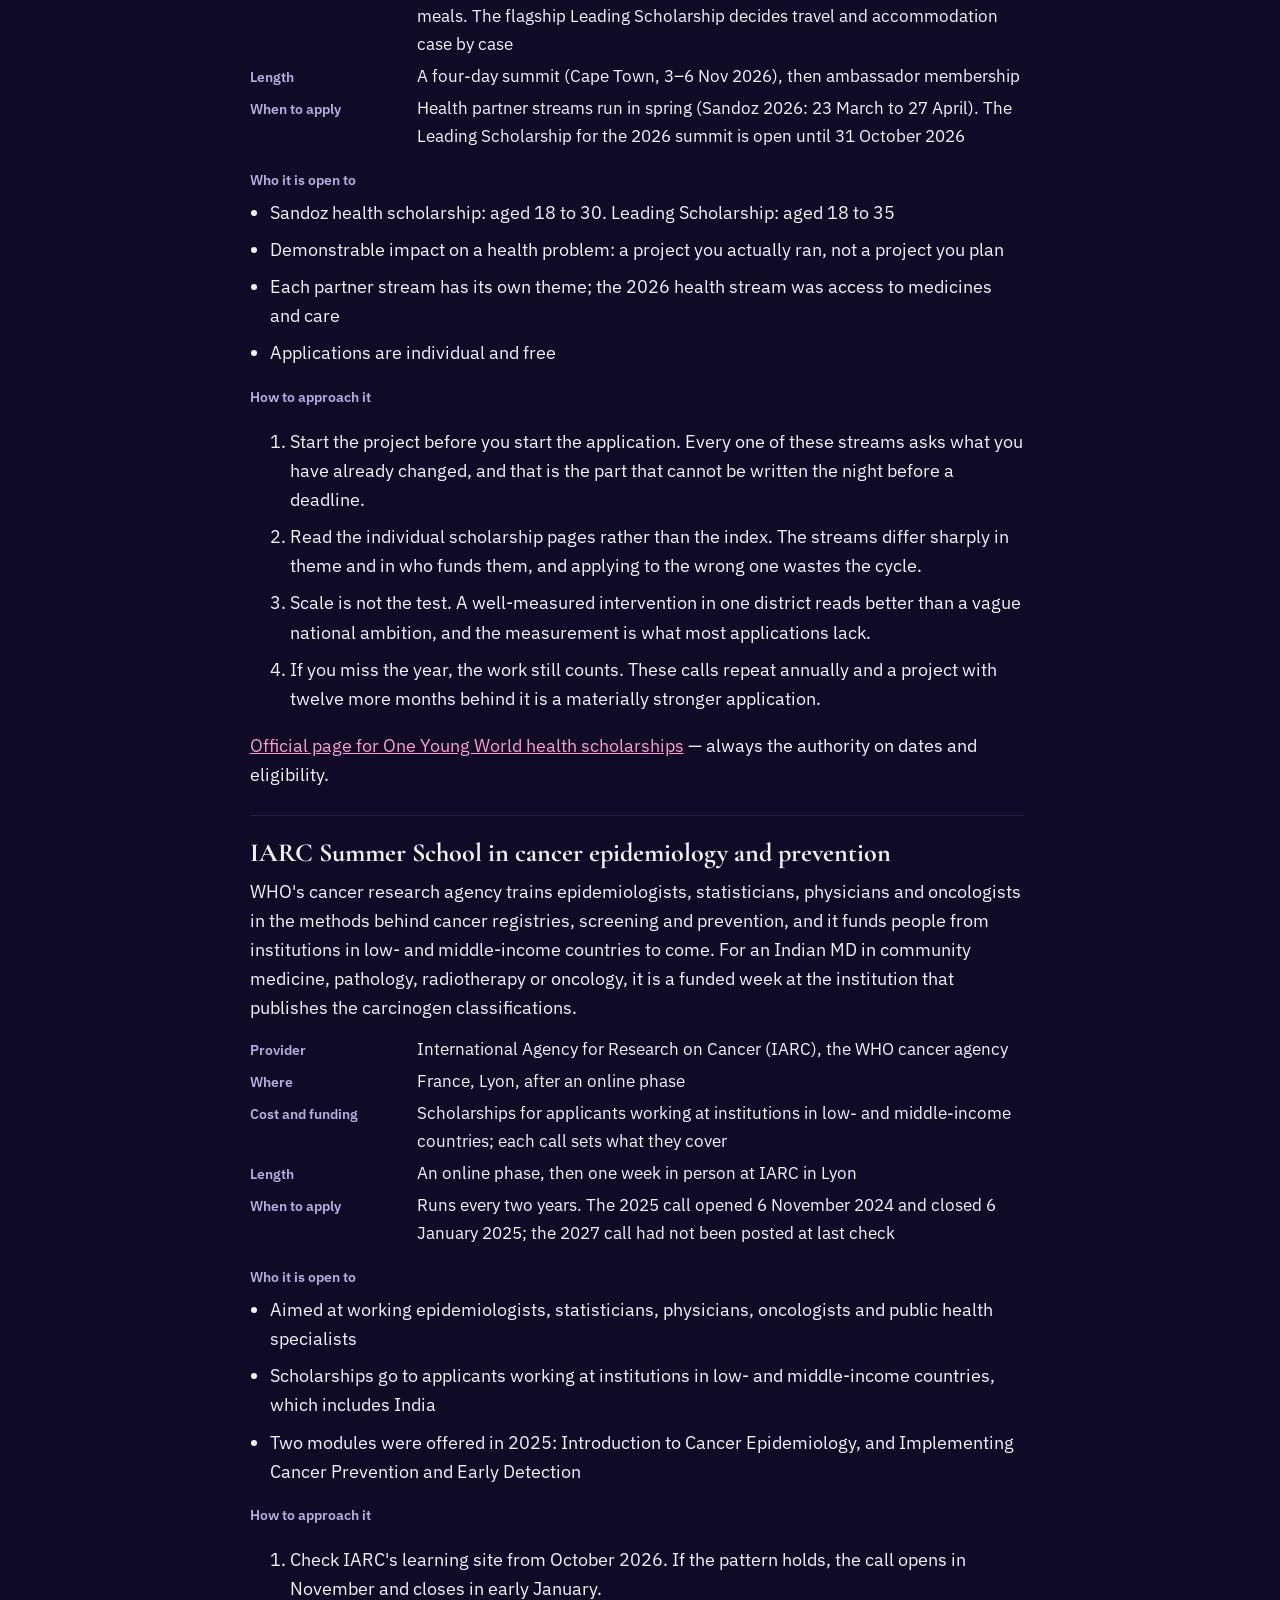
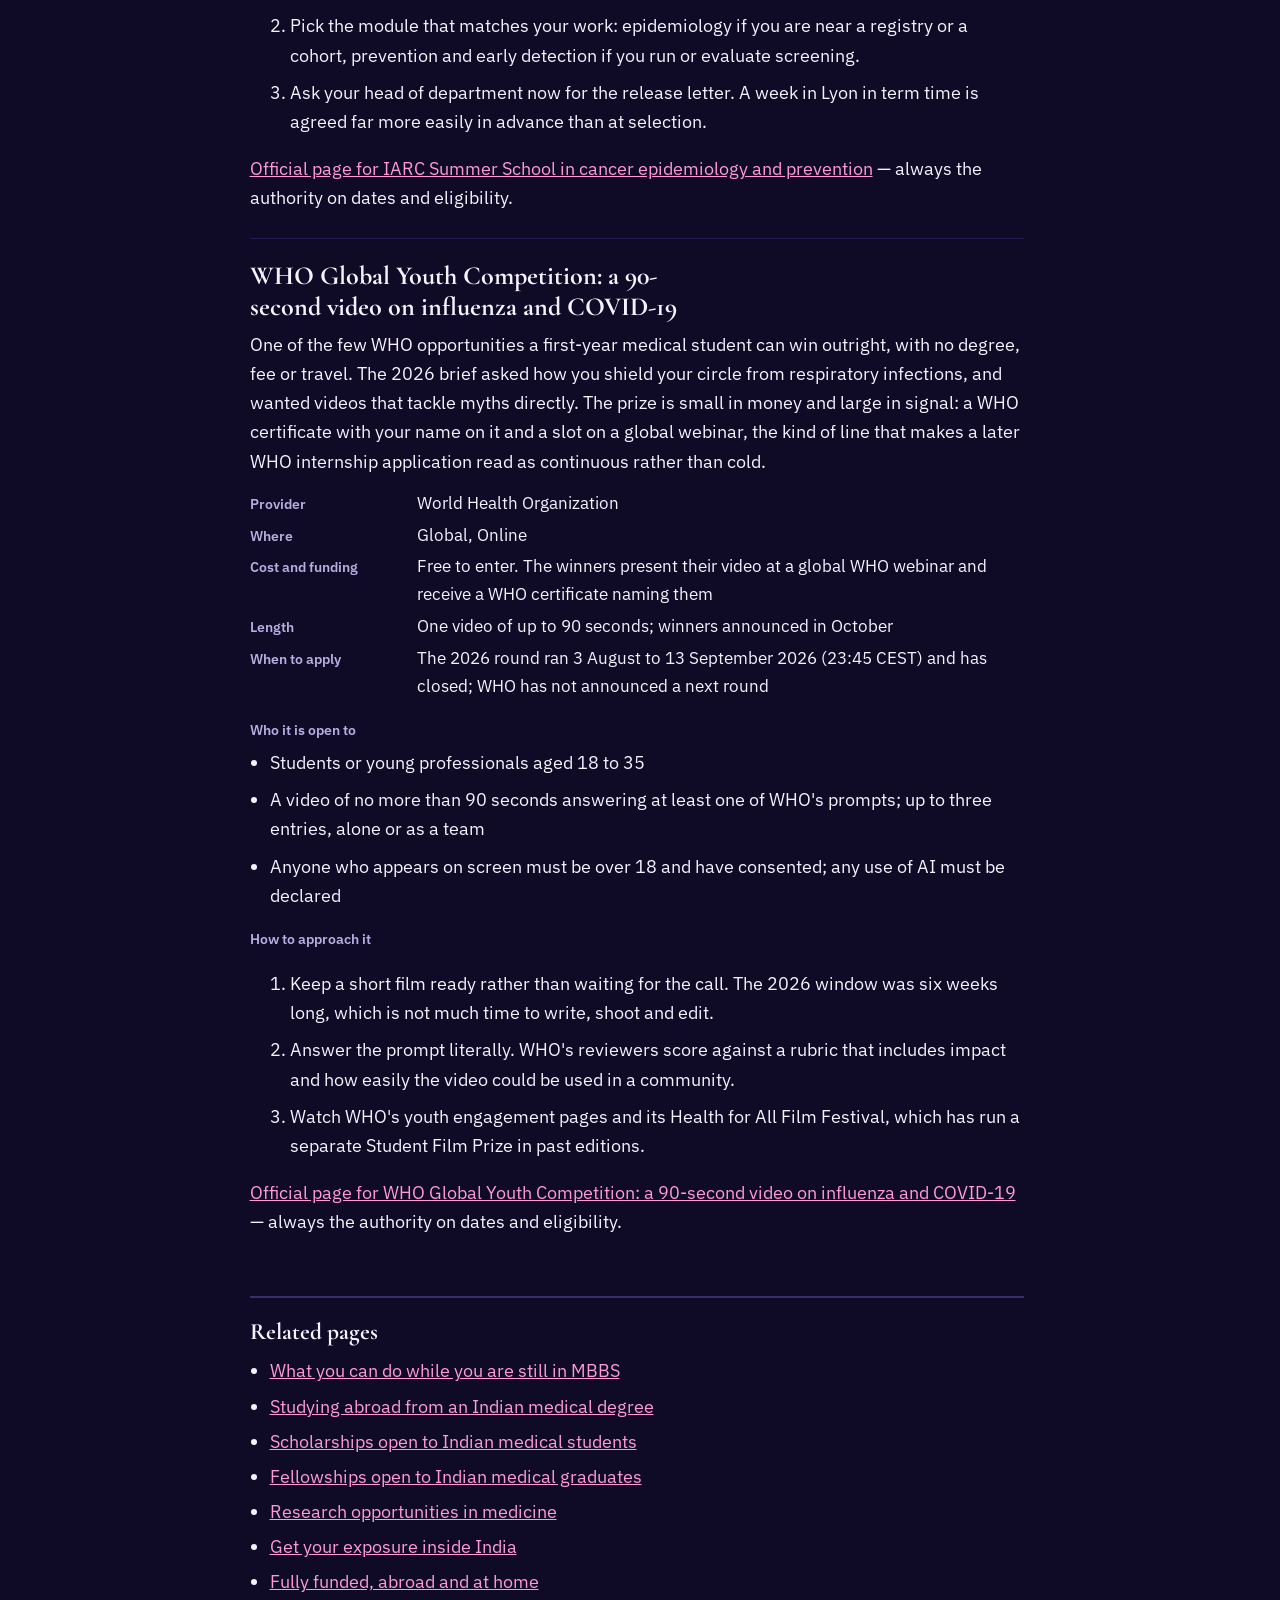
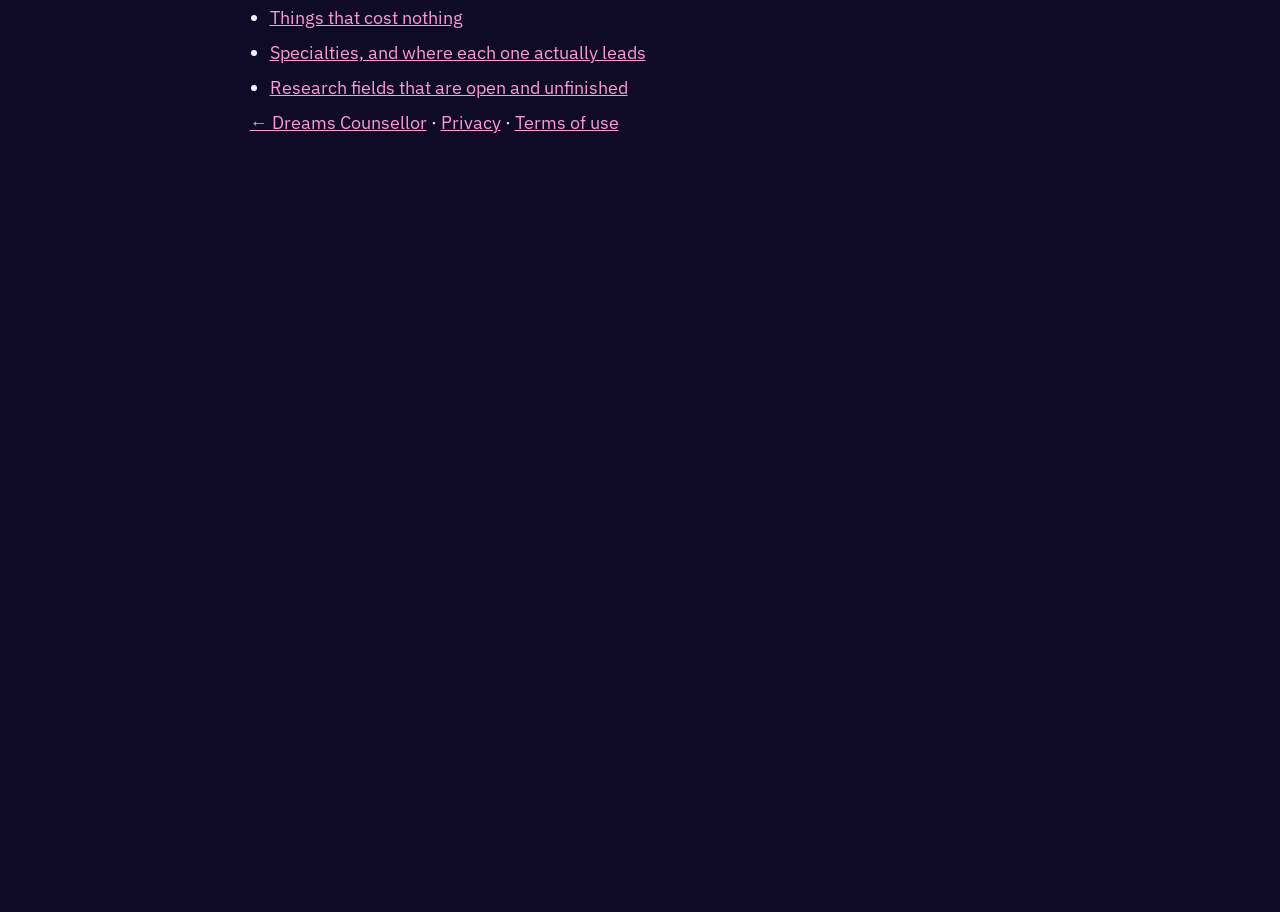
==== commit 7fcf13ad: "Recheck every programme against its official page (9 October 2026) All 190 official pages were fetch" ====
--- a/conferences/index.html
+++ b/conferences/index.html
@@ -274,7 +274,7 @@
       <dt>Where</dt><dd>Global, Online and hybrid</dd>
       <dt>Cost and funding</dt><dd>Low or no registration fee, and no flight. The online format is the point</dd>
       <dt>Length</dt><dd>2 days</dd>
-      <dt>When to apply</dt><dd>Abstracts open months ahead; the 2026 meeting ran 11–12 July</dd>
+      <dt>When to apply</dt><dd>The 6th World Conference of Medical Student Research is online on 10–11 July 2027. Abstracts open on 15 March 2027 and close on 10 May 2027, US Eastern time</dd>
     </dl>
     <h3>Who it is open to</h3>
     <ul><li>Current medical student, any year</li><li>An abstract — a case series, an audit or an original study all qualify</li><li>No institutional nomination needed</li></ul>
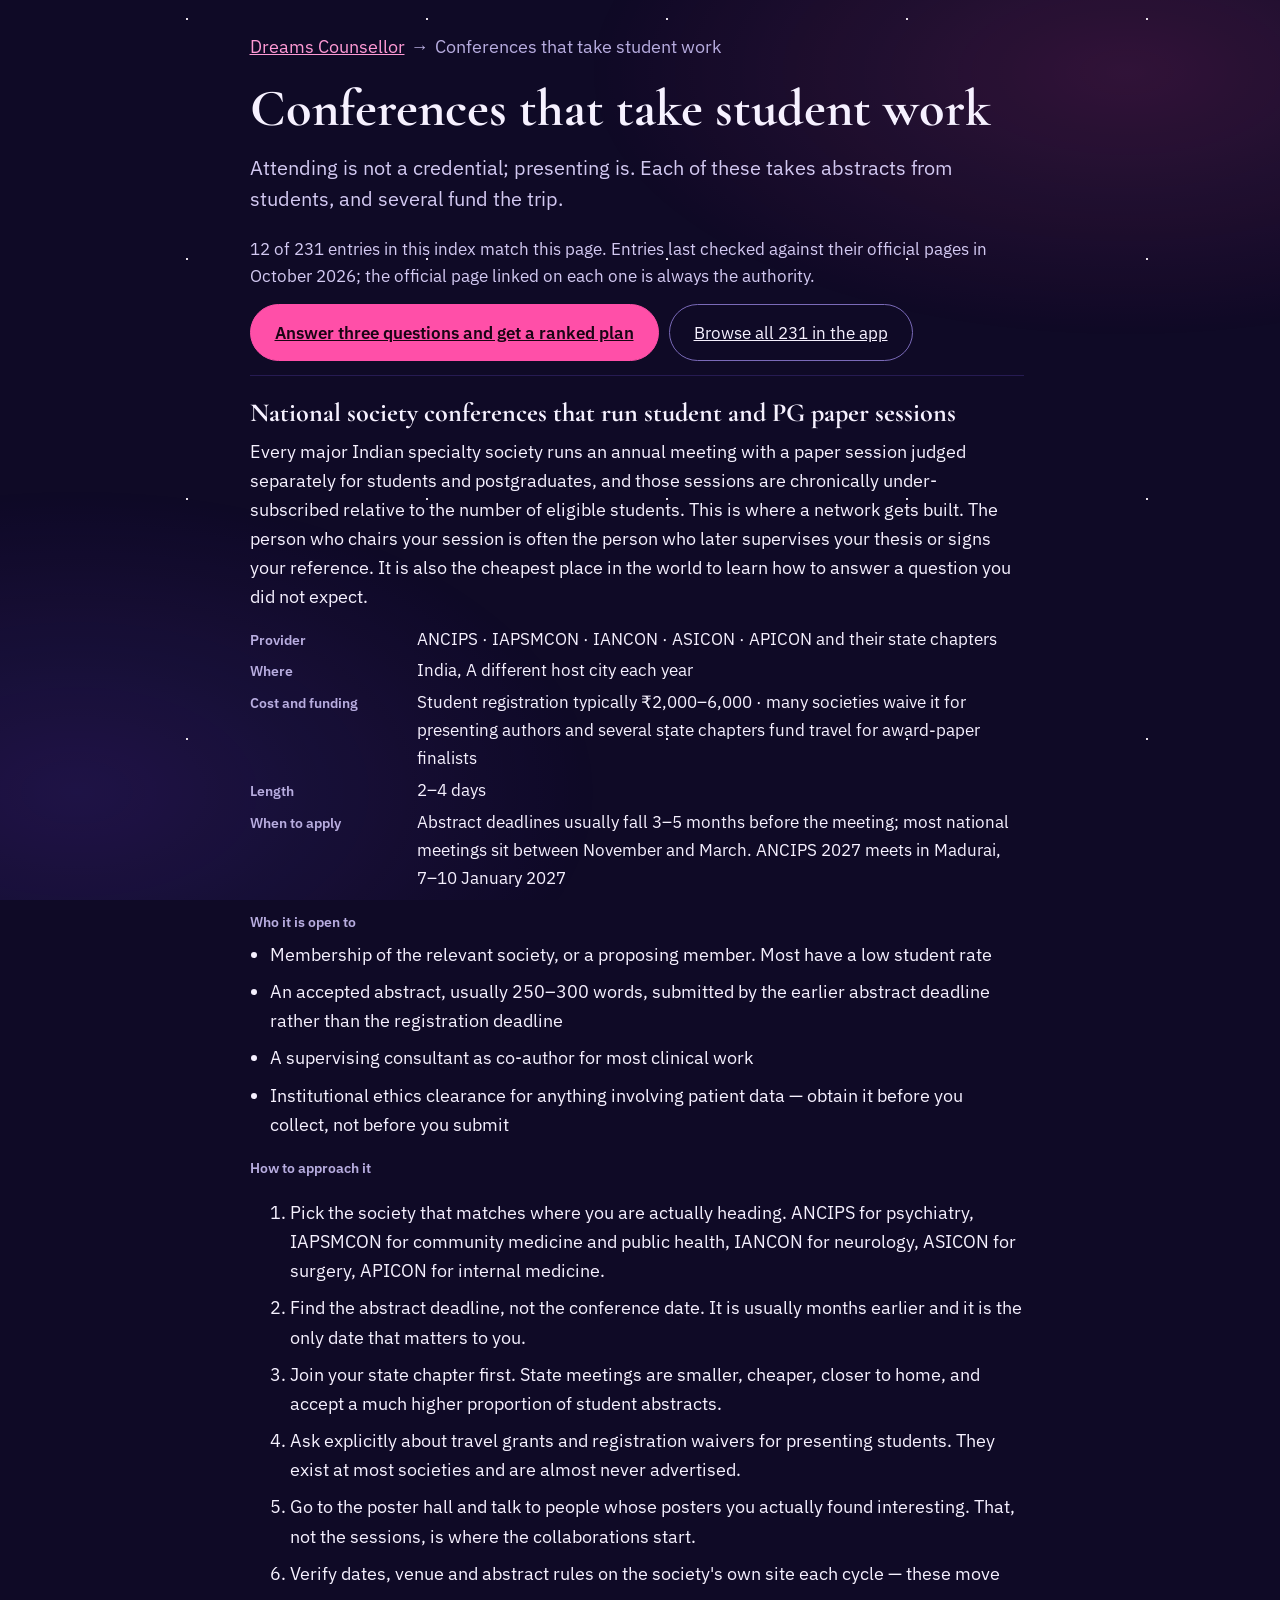
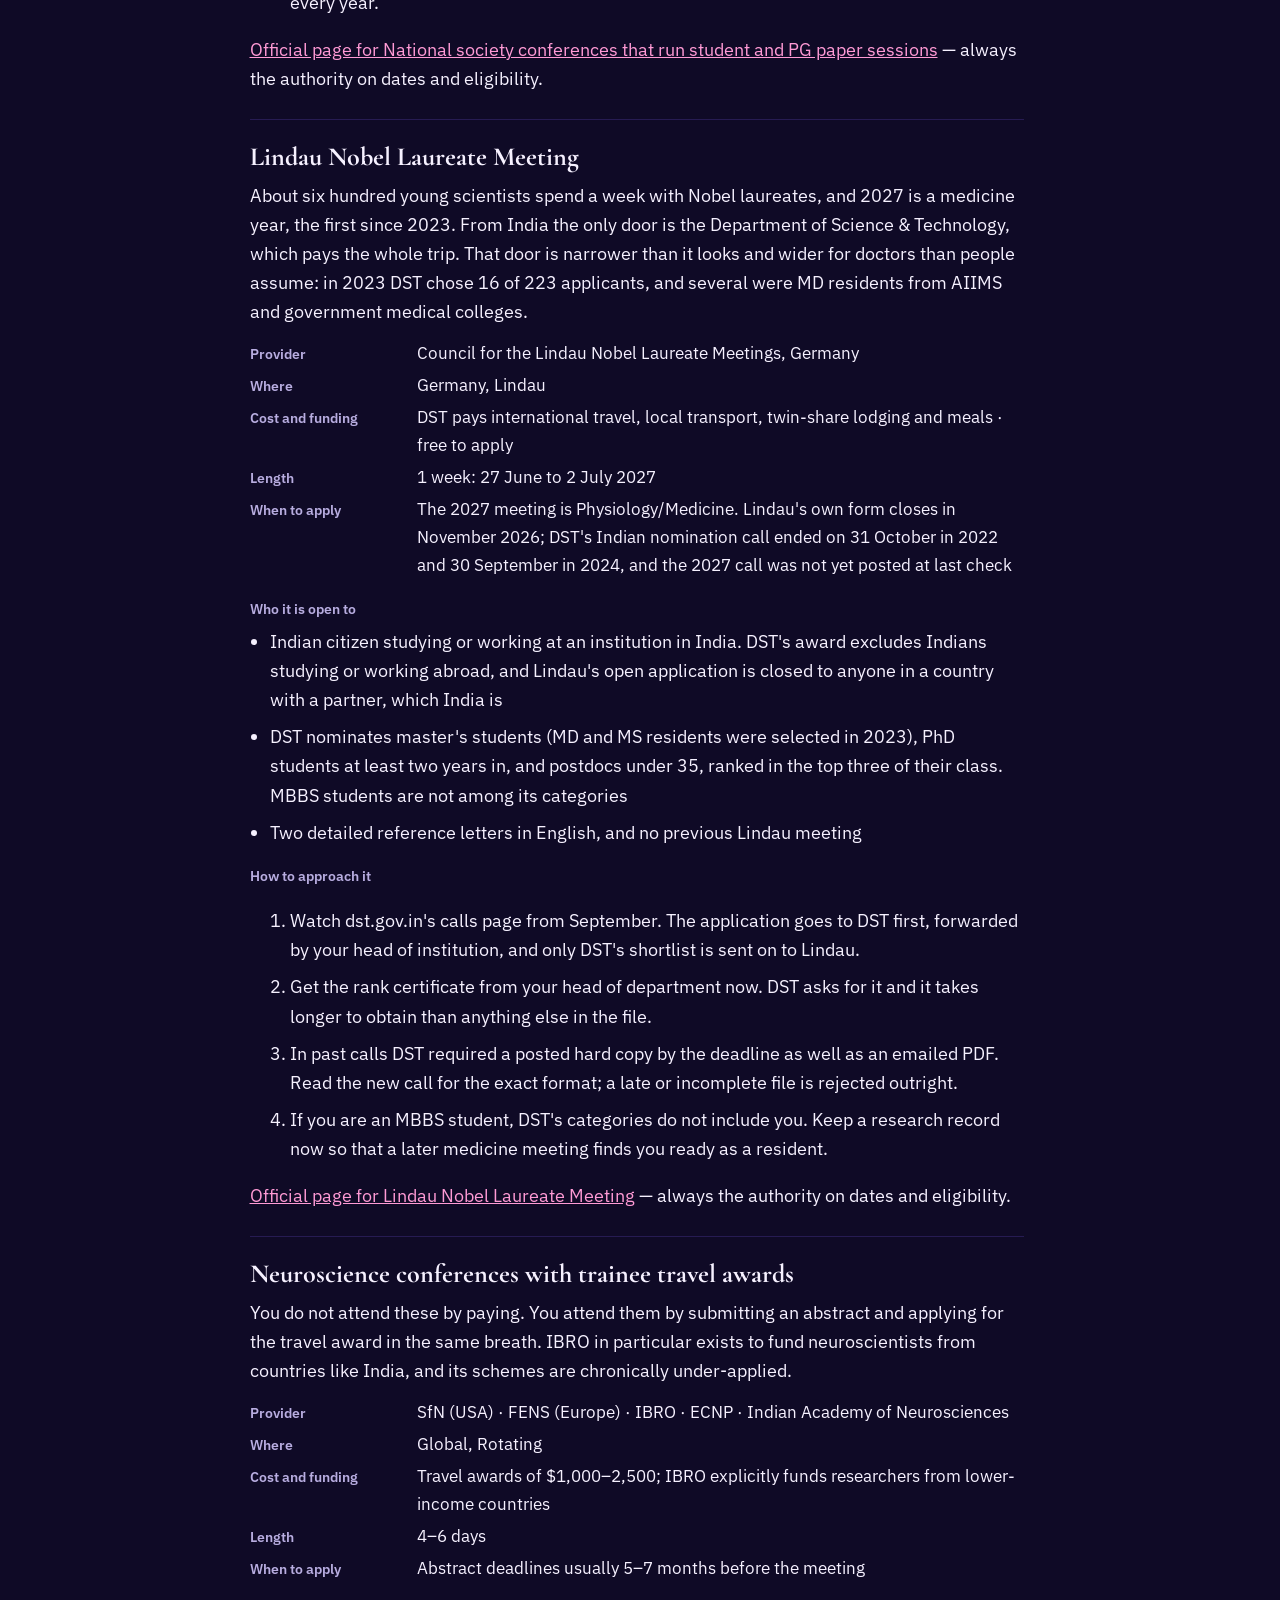
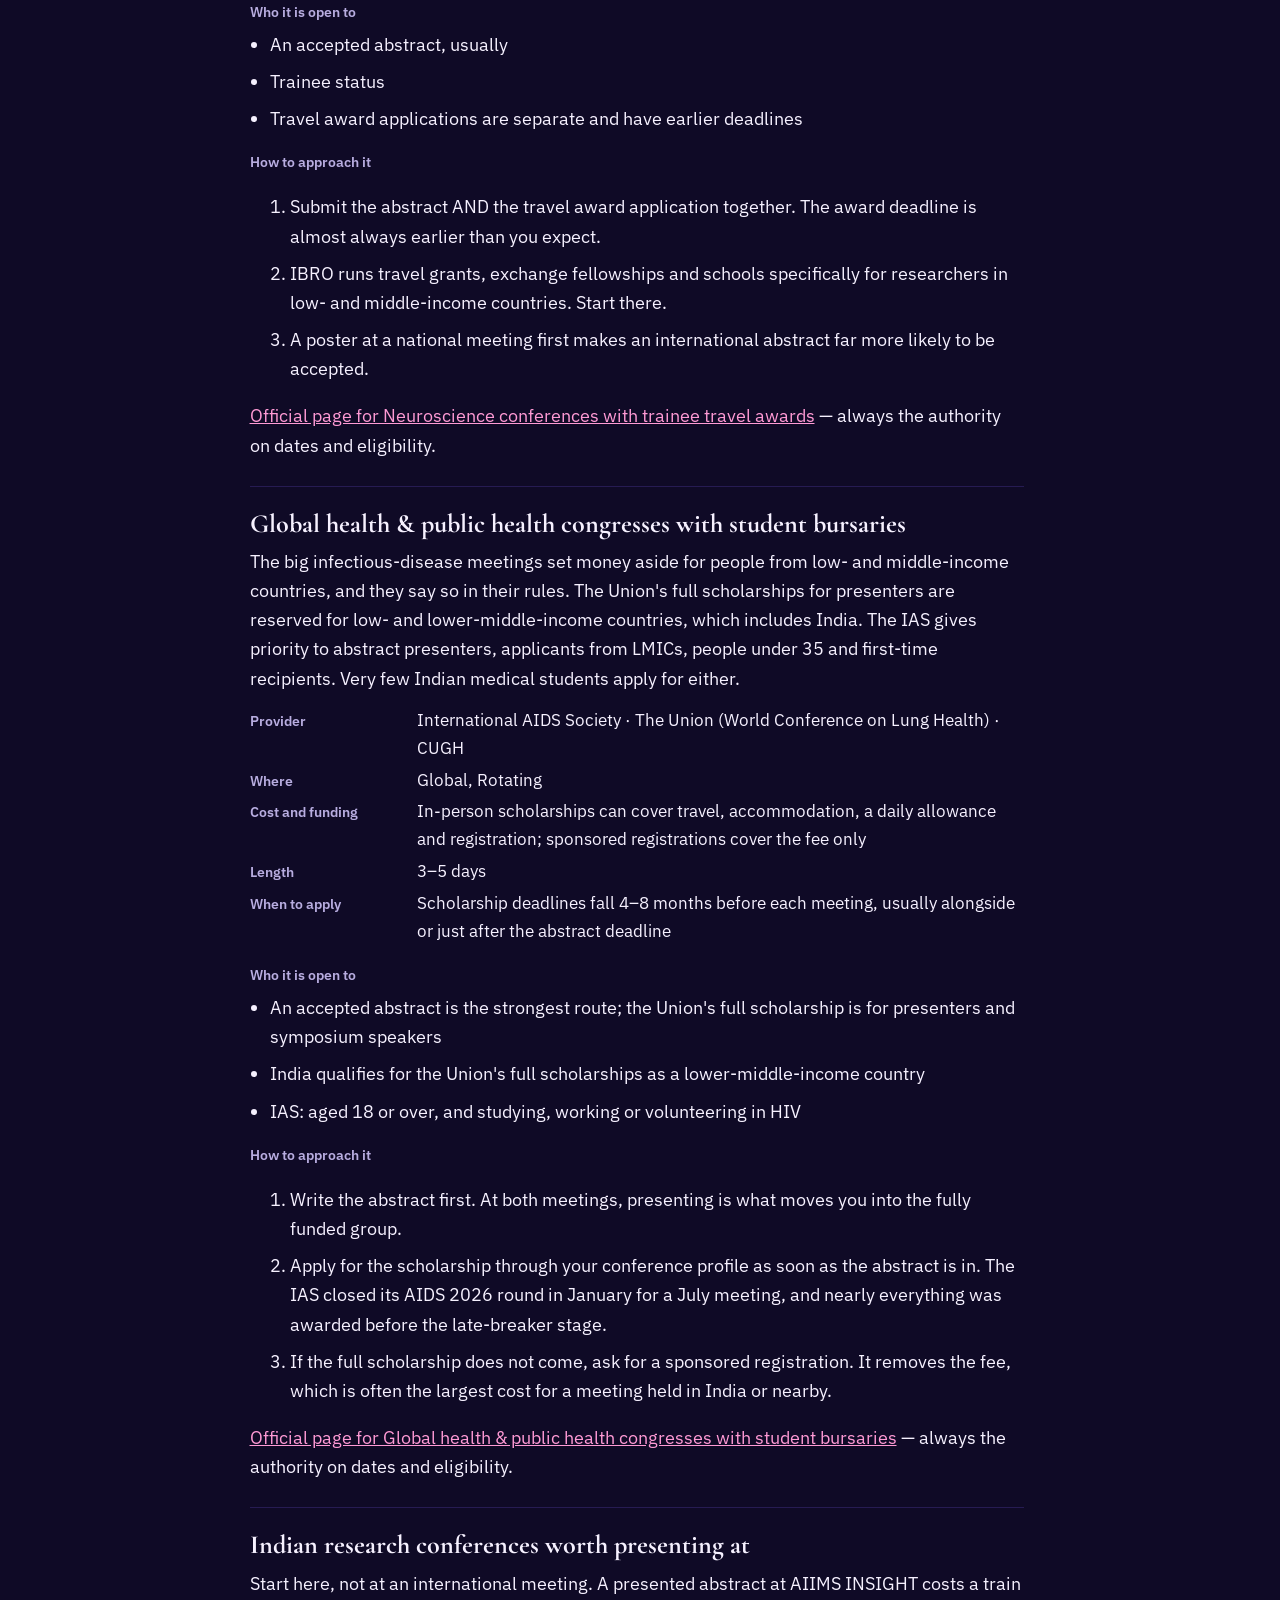
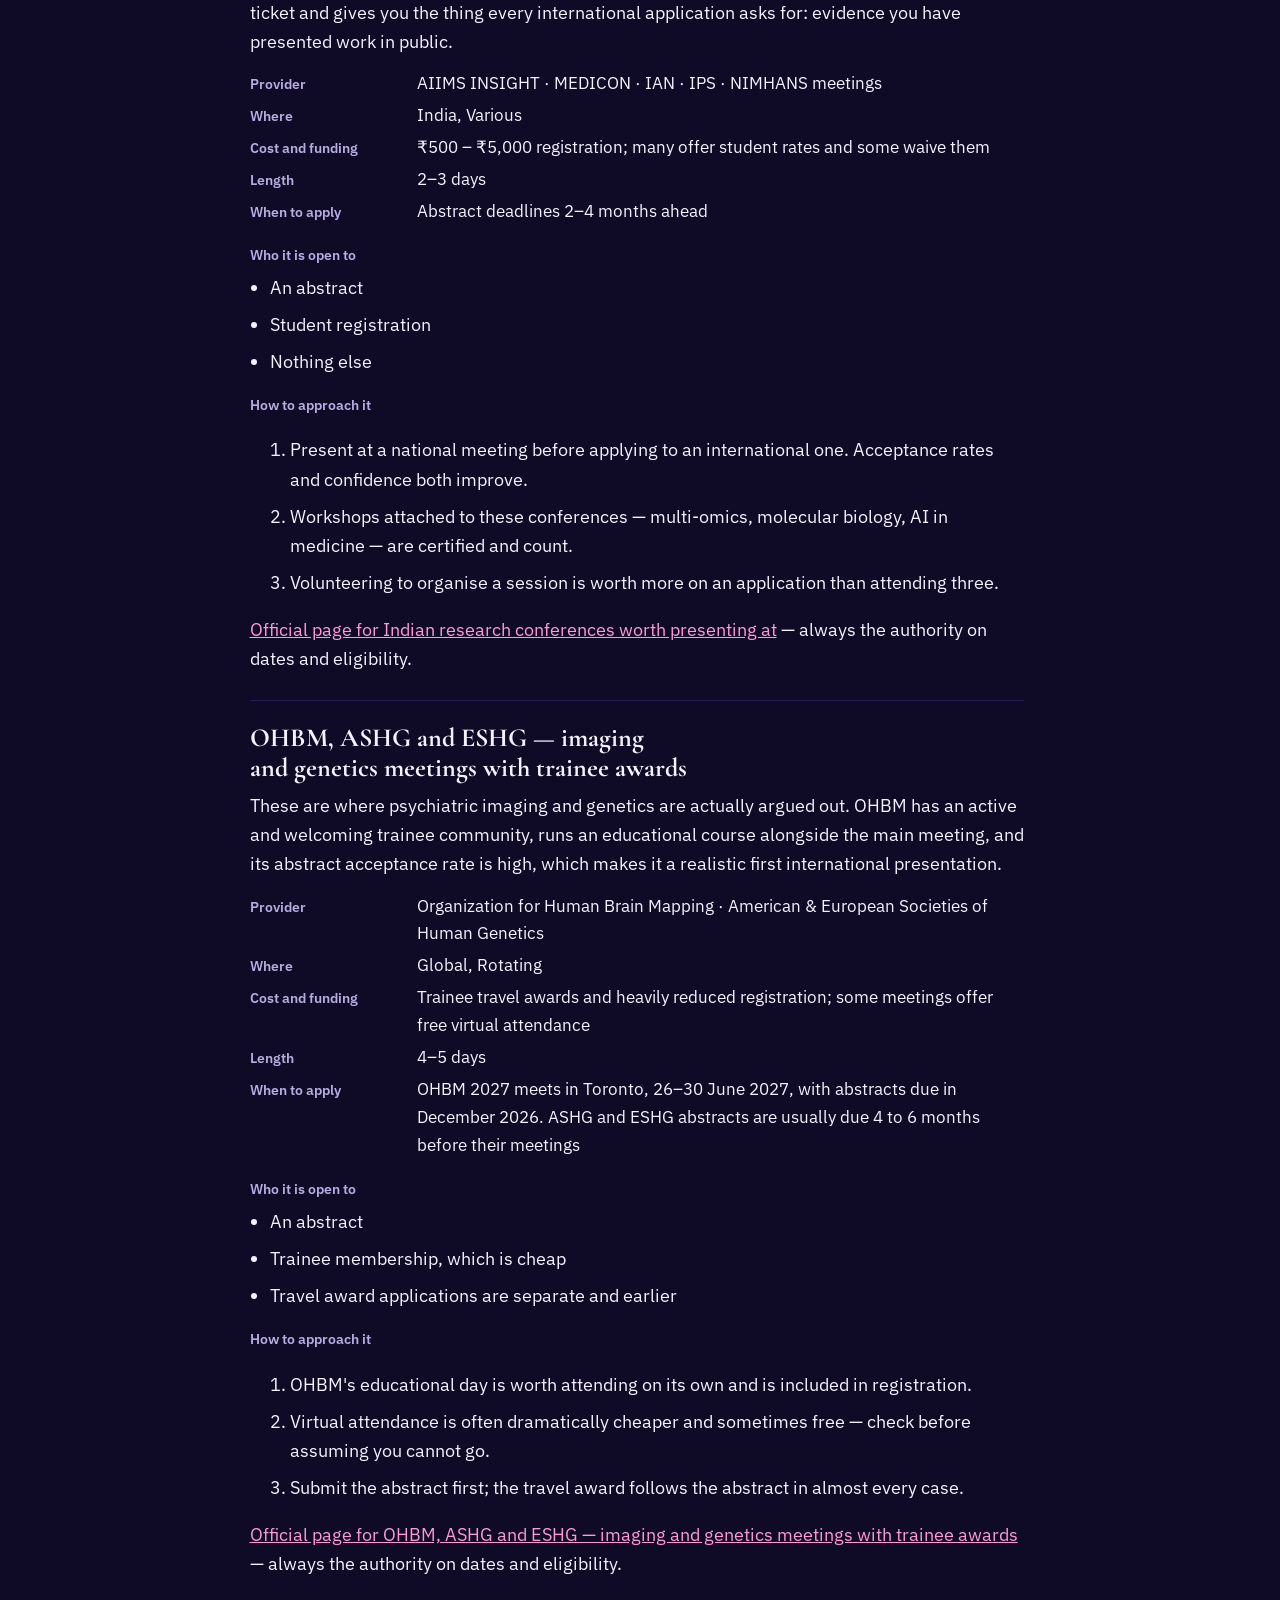
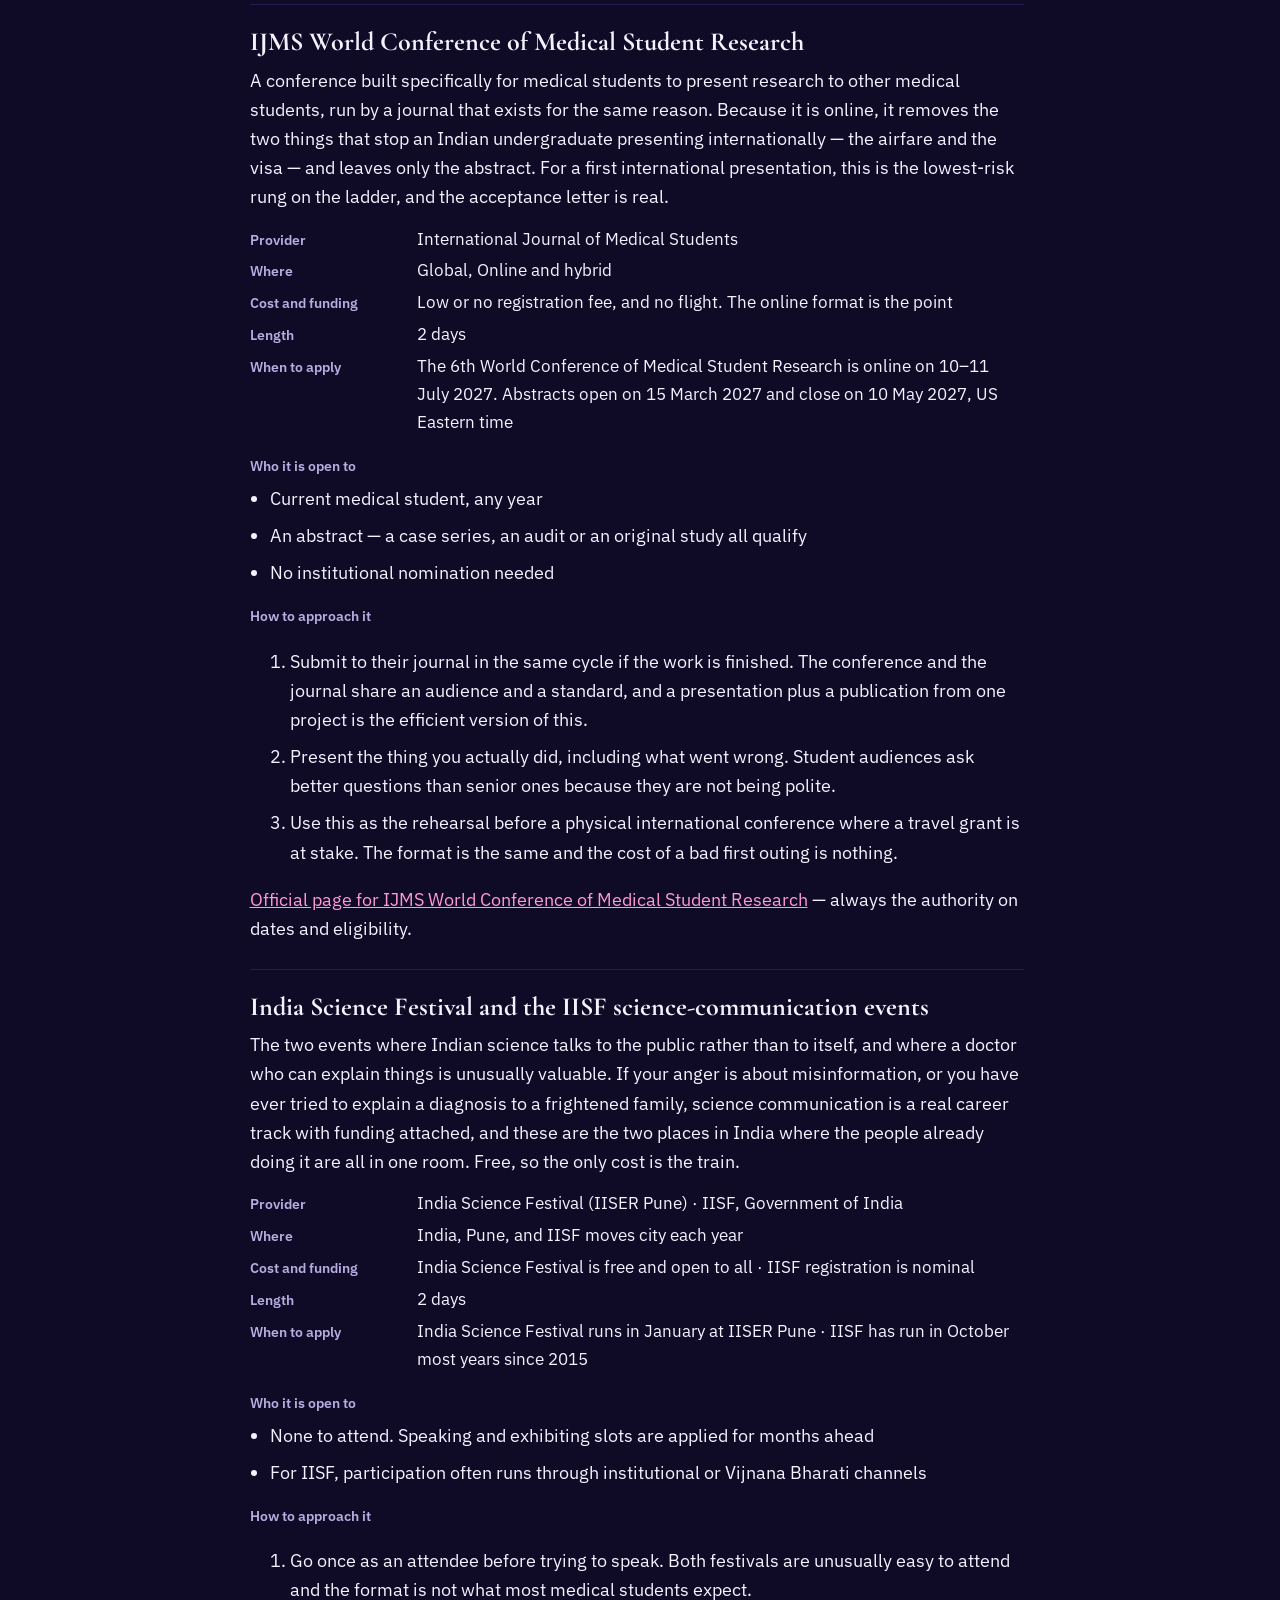
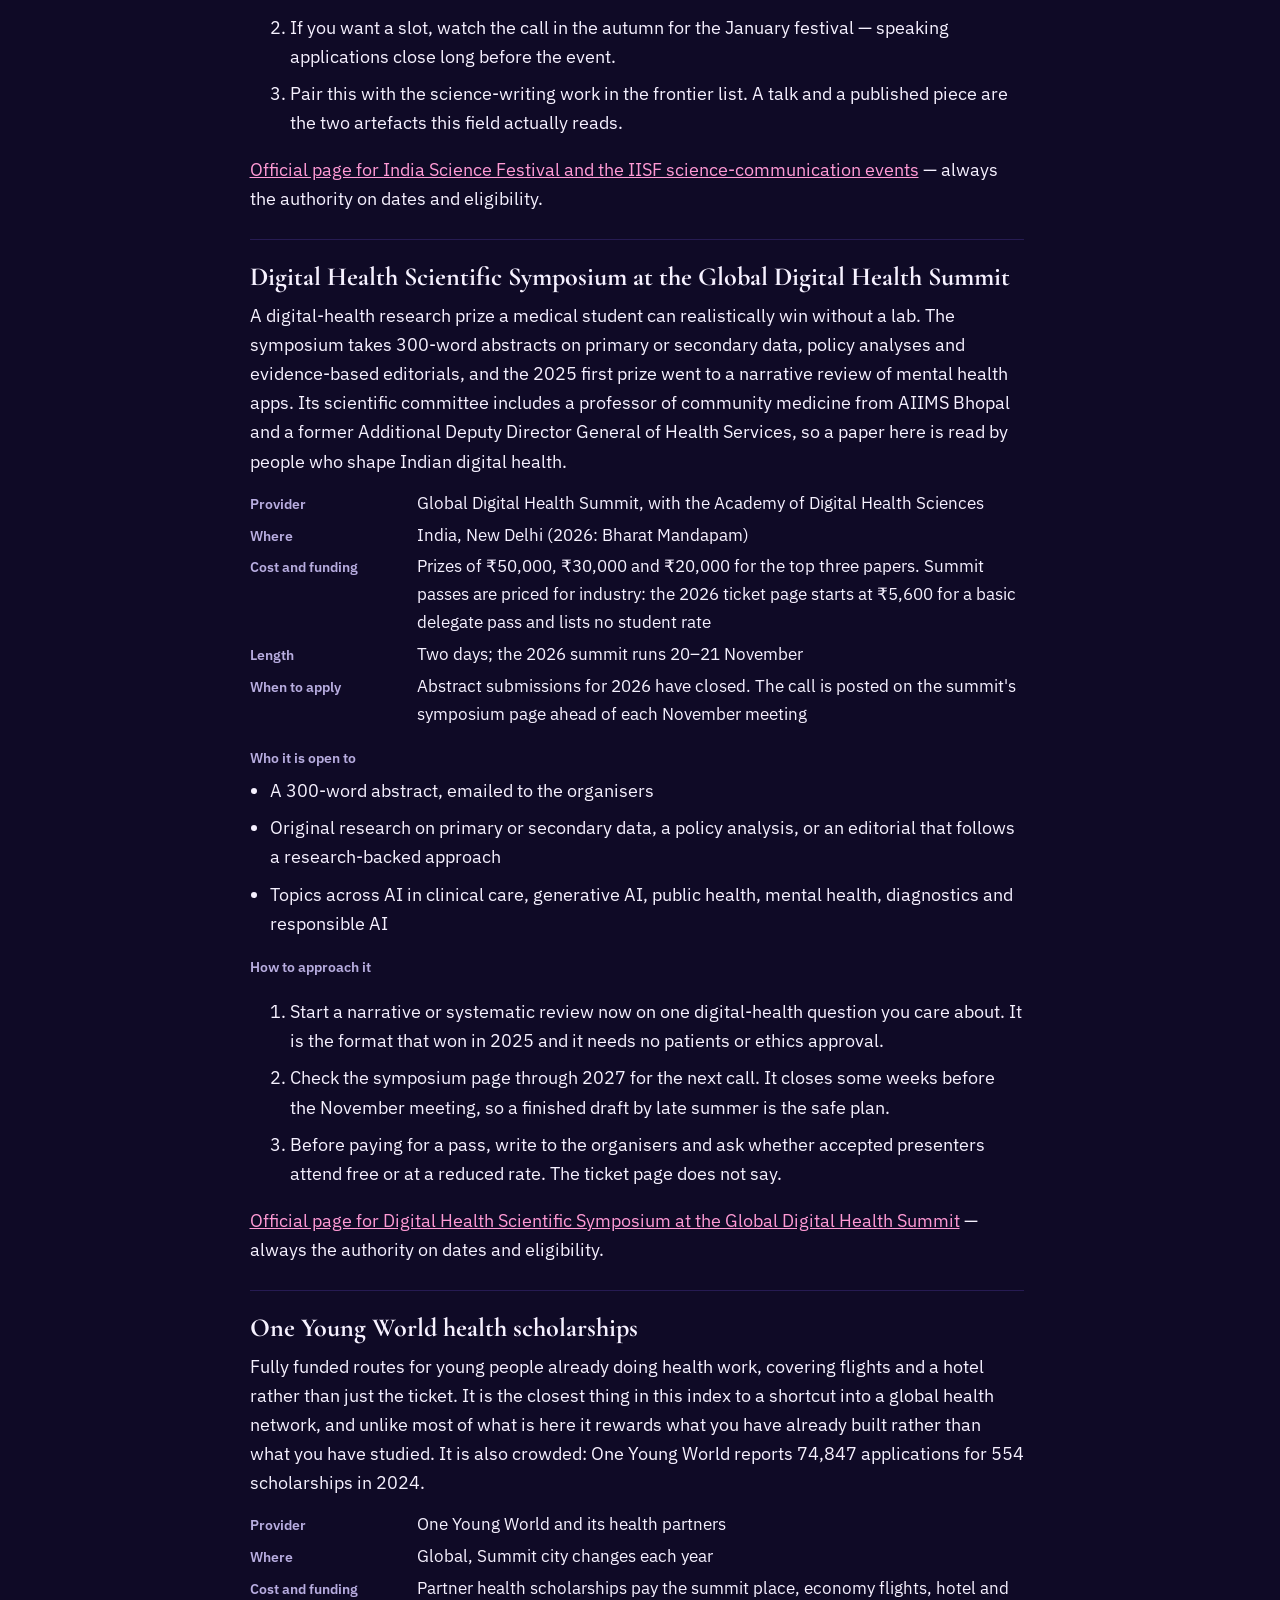
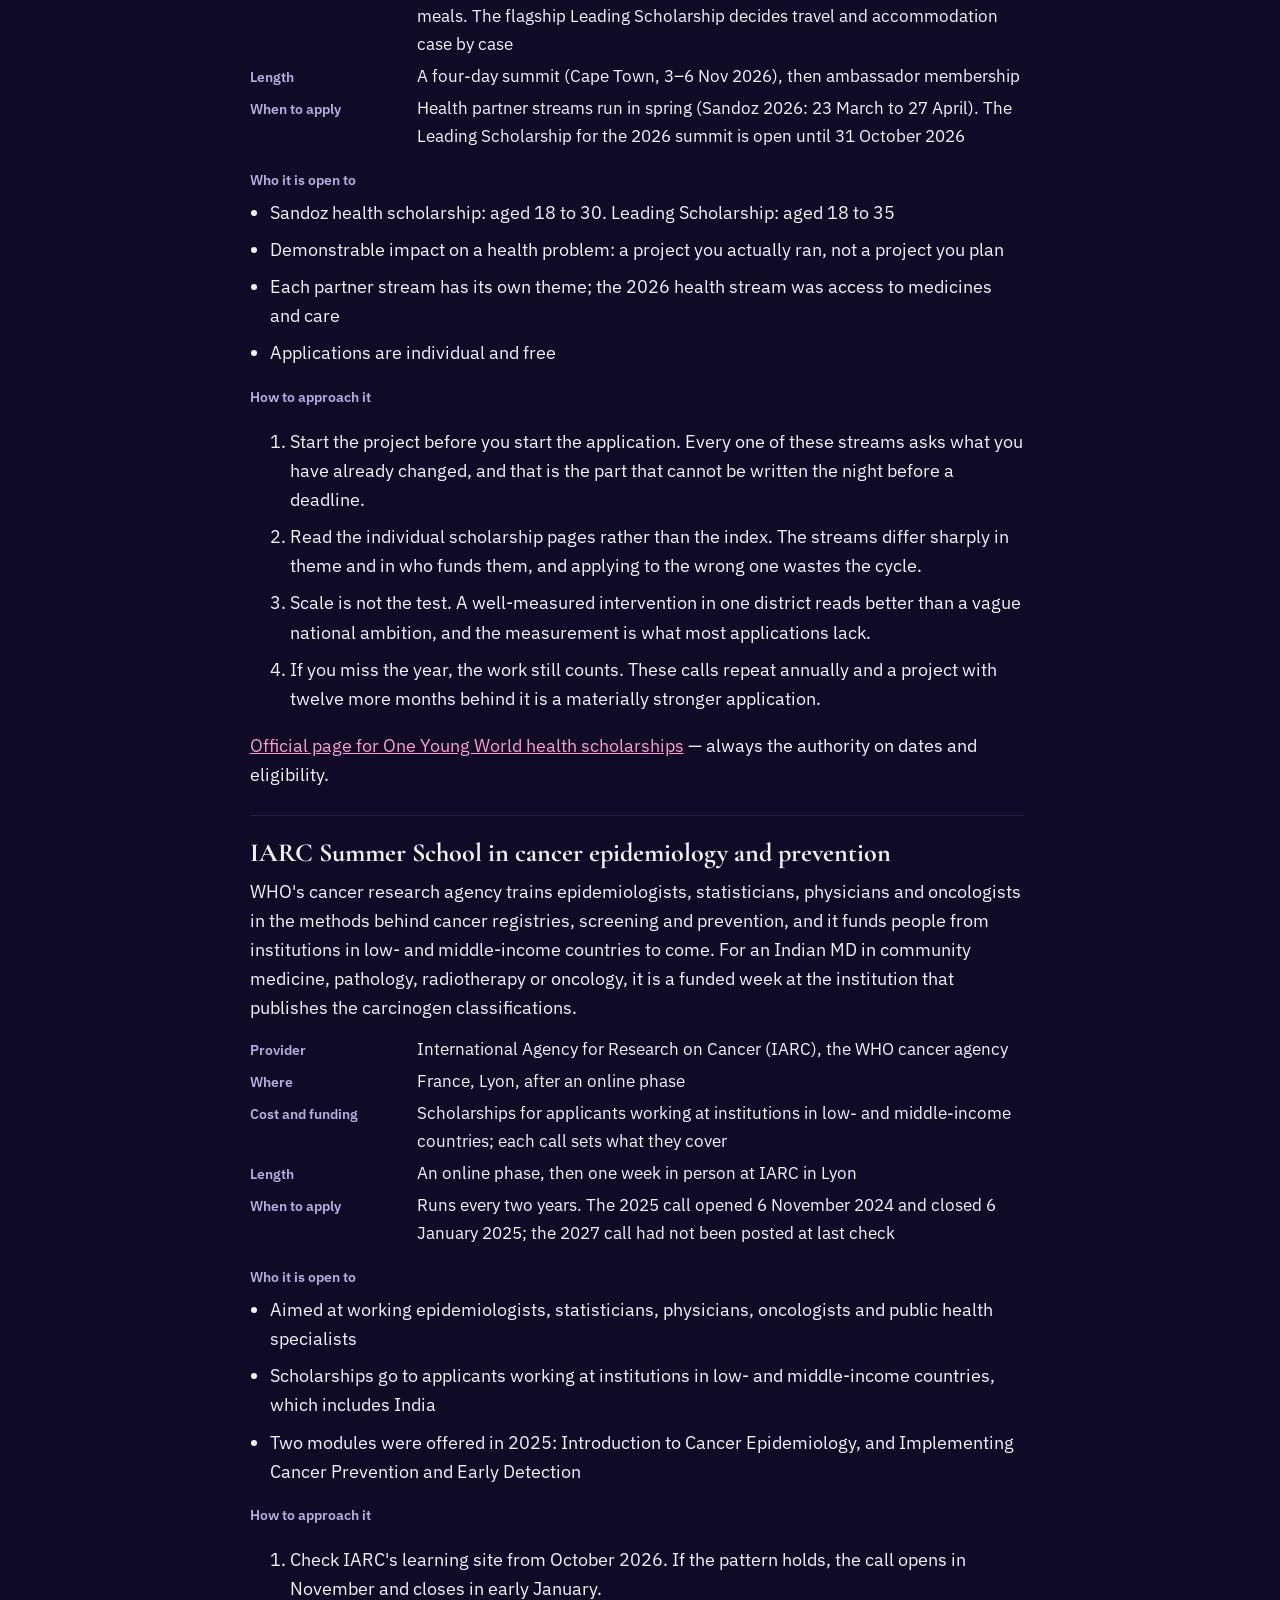
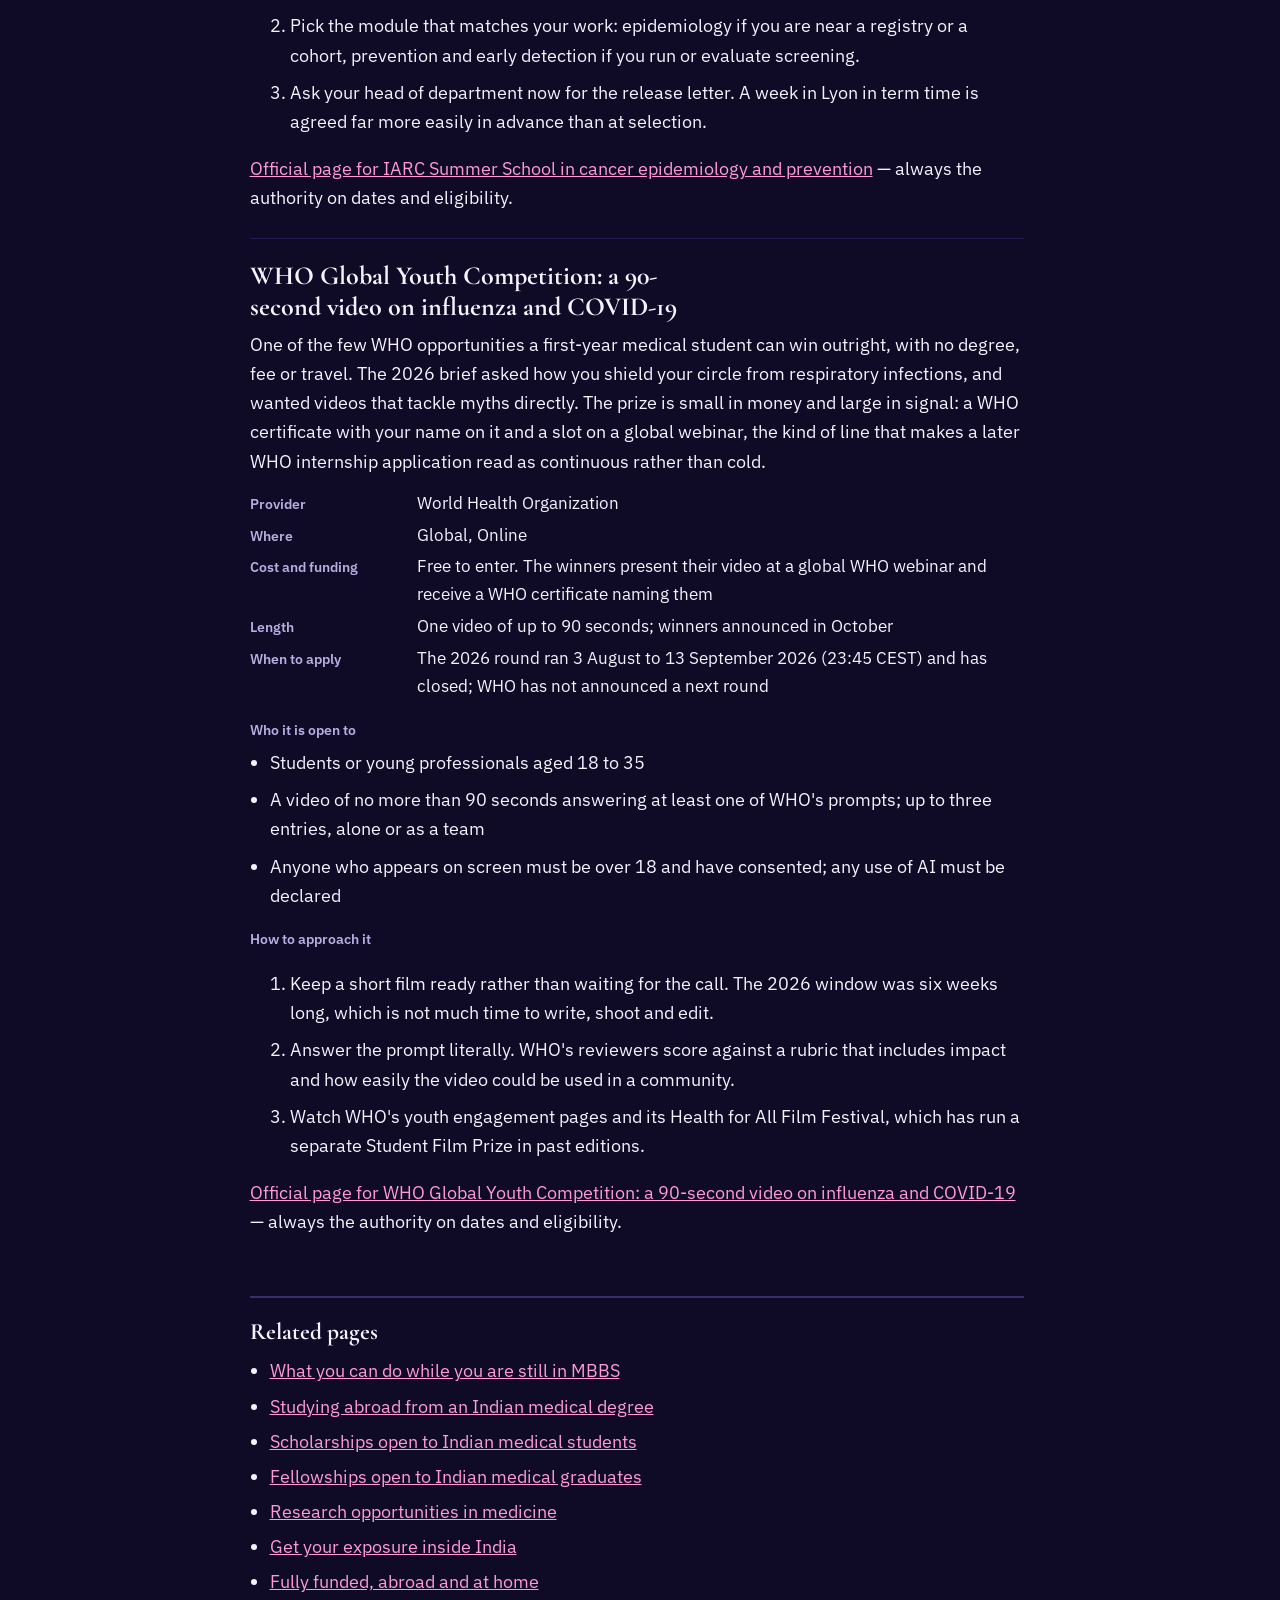
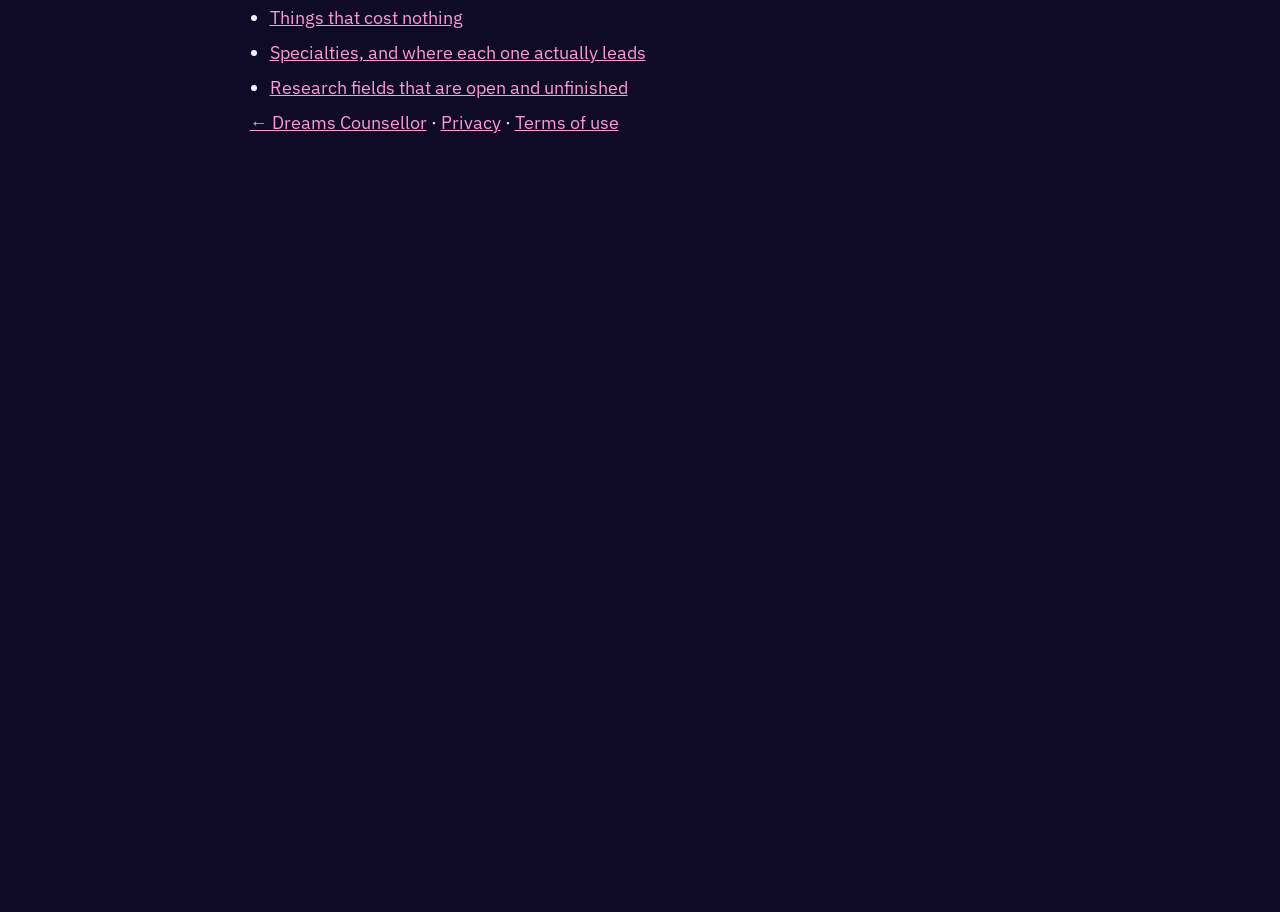
==== commit 55eebec2: "Find your way: Countries, deadlines for your year, a smarter search - Countries view: one tile per p" ====
--- a/conferences/index.html
+++ b/conferences/index.html
@@ -18,7 +18,7 @@
 <meta property="og:image" content="https://aryanmanhas12.github.io/DREAMS/assets/og/conferences.png" />
 <meta property="og:image:width" content="1200" />
 <meta property="og:image:height" content="630" />
-<meta property="og:image:alt" content="Conferences that take student work — 12 of 230 entries in the Dreams Counsellor index, beside a globe marking the countries they lead to." />
+<meta property="og:image:alt" content="Conferences that take student work — 12 of 231 entries in the Dreams Counsellor index, beside a globe marking the countries they lead to." />
 <meta name="twitter:card" content="summary_large_image" />
 <meta name="twitter:title" content="Conferences where medical students can present" />
 <meta name="twitter:description" content="Conferences and congresses that accept student abstracts, with travel awards and student rates where they exist." />
@@ -157,11 +157,11 @@
   <h1>Conferences that take student work</h1>
   <p class="doc-lede">Attending is not a credential; presenting is. Each of these takes abstracts from students, and several fund the trip.</p>
 
-  <p class="doc-small">12 of 230 entries in this index match this page. Entries last checked against their official pages in October 2026; the official page linked on each one is always the authority.</p>
+  <p class="doc-small">12 of 231 entries in this index match this page. Entries last checked against their official pages in October 2026; the official page linked on each one is always the authority.</p>
 
   <p class="doc-actions">
     <a class="btn btn-primary" href="../">Answer three questions and get a ranked plan</a>
-    <a class="btn btn-ghost" href="../#browse">Browse all 230 in the app</a>
+    <a class="btn btn-ghost" href="../#browse">Browse all 231 in the app</a>
   </p>
 
   <article class="listing" id="society-conferences-india">
--- a/assets/styles.css
+++ b/assets/styles.css
@@ -128,6 +128,18 @@
   --nebula-b:   rgba(124, 77, 255, .17);   /* violet cloud */
   --starlight:  #FFF6FF;
 
+  /* Region hues (October 2026): seven colours that NAME a part of the world
+     on the Countries page, the doors and the deadline rows. A name, never a
+     status (status keeps --ok, --warn and --signal, with words), and never
+     text, so they carry a graphic's 3:1 at most. */
+  --rg-india:    #FF6FB5;
+  --rg-uk:       #7FA8FF;
+  --rg-europe:   #B08CFF;
+  --rg-americas: #4FD8F0;
+  --rg-anz:      #A6E86B;
+  --rg-asia:     #F07CFF;
+  --rg-global:   #E2D8FF;
+
   /* Ooh's bubble, shared with Ronak and Arun: cream paper, plum ink, the
      name on a sun-gold plate. The same in both themes, because it is one
      character in three apps. */
@@ -167,6 +179,8 @@
   --globe: #B79BFF; --star: #FFE58A; --note: #1D1446; --note-line: #5B3FA8;
   --nebula-a: rgba(255, 79, 168, .16); --nebula-b: rgba(124, 77, 255, .17);
   --starlight: #FFF6FF;
+  --rg-india: #FF6FB5; --rg-uk: #7FA8FF; --rg-europe: #B08CFF; --rg-americas: #4FD8F0;
+  --rg-anz: #A6E86B; --rg-asia: #F07CFF; --rg-global: #E2D8FF;
   --ooh-paper: #FFF8EE; --ooh-ink: #2A1636; --ooh-gold: #FFC857; --ooh-mouth: #7A2748;
   --shadow: 0 1px 2px rgba(0,0,0,.5), 0 12px 34px -16px rgba(0,0,0,.8);
   color-scheme: dark;
@@ -184,6 +198,8 @@
   --globe: #6A45D9; --star: #C2187A; --note: #FBF0FF; --note-line: #D9B8F0;
   --nebula-a: rgba(255, 79, 168, .10); --nebula-b: rgba(124, 77, 255, .10);
   --starlight: #6A45D9;
+  --rg-india: #C2187A; --rg-uk: #2F5FD0; --rg-europe: #6A45D9; --rg-americas: #0A7FA0;
+  --rg-anz: #4C8A12; --rg-asia: #A324B8; --rg-global: #6B5F99;
   --ooh-paper: #FFF8EE; --ooh-ink: #2A1636; --ooh-gold: #FFC857; --ooh-mouth: #7A2748;
   --shadow: 0 1px 2px rgba(26,16,54,.07), 0 8px 24px -12px rgba(26,16,54,.2);
   color-scheme: light;
@@ -391,6 +407,9 @@
 .skip:focus { left: 8px; top: 8px; }
 
 :focus-visible { outline: 2px solid var(--accent); outline-offset: 3px; border-radius: 2px; }
+/* A view's heading takes focus when the view changes (focusHeading), so a
+   screen reader starts there. It is not a control, so it draws no ring. */
+h2[tabindex="-1"]:focus-visible, h3[tabindex="-1"]:focus-visible { outline: none; }
 
 /* ─────────────── top bar ─────────────── */
 /* Opaque, not frosted. This carried `backdrop-filter: saturate(140%)
@@ -550,6 +569,7 @@
   .topnav.is-open .navlink:nth-child(4) { animation-delay: .09s; }
   .topnav.is-open .navlink:nth-child(5) { animation-delay: .12s; }
   .topnav.is-open .navlink:nth-child(6) { animation-delay: .15s; }
+  .topnav.is-open .navlink:nth-child(7) { animation-delay: .18s; }
 }
 @keyframes link-in { from { opacity: 0; transform: translateY(10px); } to { opacity: 1; transform: none; } }
 
@@ -1035,7 +1055,7 @@
    generated page at once. They are now three plain paragraphs in the display
    face, left-aligned, separated by a hairline, with the load-bearing phrase
    in bold and nothing else. The argument is the design. */
-.claims { padding: 12px 0 8px; }
+.claims { padding-block: 12px 8px; }   /* block only: a `padding` shorthand here zeroed .wrap's side gutters from 641px up */
 .claims .sec-h { margin-bottom: 22px; }
 
 .statement {
@@ -1686,11 +1706,11 @@
 .calendar { display: grid; grid-template-columns: repeat(auto-fit, minmax(min(268px, 100%), 1fr)); gap: 16px; margin-bottom: 70px; }
 .month { border: 1px solid var(--line); background: var(--surface); border-radius: var(--r); padding: 18px 20px; }
 .month.is-now { border-color: var(--signal); }
-.month h3 {
+.month h4 {
   font-family: var(--font-ui); font-size: .78rem;
   letter-spacing: 0; margin: 0 0 4px; color: var(--ink-2); font-weight: 600;
 }
-.month.is-now h3 { color: var(--signal); }
+.month.is-now h4 { color: var(--signal); }
 .month .m-count { font-family: var(--font-display); font-weight: 600; font-size: 2.1rem; color: var(--accent); line-height: 1; margin: 0 0 12px; font-variant-numeric: lining-nums tabular-nums; }
 .month ul { list-style: none; margin: 0; padding: 0; }
 .month li {
@@ -2448,3 +2468,225 @@
   .intro-stage { --g: min(80vh, 50vw, 600px); flex-direction: row; gap: clamp(24px, 4vw, 64px); }
   @supports (height: 1svh) { .intro-stage { --g: min(80svh, 50vw, 600px); } }
 }
+
+/* ═════════════ finding your way (October 2026) ═════════════
+   The user asked for the site to be easier to move around without the
+   questions: a country-by-country view, deadlines for their own year,
+   and a search box that helps them decide. Everything below follows the
+   rest of this file: pills for what you press, 3px surfaces except the
+   things you handle (tiles and rows, rounder on purpose like the cards),
+   a region hue only as a NAME (a dot, a tint, an edge), and status always
+   in words with its own colour. Motion is transform and opacity, plays
+   once, and is off under reduced motion and html.lite. */
+
+/* ── home: search and four doors ── */
+.doors { padding-block: 40px 6px; }   /* block only: .wrap owns the side gutters */
+.doors .sec-h { margin-bottom: 14px; }
+.door-search { margin: 0 0 22px; max-width: 780px; }
+.door-search-l { display: block; font-family: var(--font-ui); font-size: .86rem; color: var(--ink-2); margin: 0 0 8px; }
+.door-search-row { display: flex; flex-wrap: wrap; gap: 10px; }
+.door-search-row .search-input { flex: 1 1 240px; min-width: 0; }
+.door-search-row .btn { flex: none; }
+.door-grid { display: grid; grid-template-columns: repeat(auto-fit, minmax(min(240px, 100%), 1fr)); gap: 12px; }
+.door {
+  font: inherit; text-align: left; cursor: pointer; color: var(--ink); min-width: 0;
+  display: grid; grid-template-columns: auto minmax(0, 1fr); column-gap: 14px; row-gap: 4px; align-items: start;
+  padding: 18px 18px 18px 16px; border-radius: 18px;
+  background-color: var(--surface);
+  background-image: linear-gradient(150deg, color-mix(in srgb, var(--door) 18%, transparent), transparent 62%);
+  border: 1px solid color-mix(in srgb, var(--door) 42%, var(--line));
+  box-shadow: inset 0 1px 0 color-mix(in srgb, var(--ink) 8%, transparent);
+  transition: border-color .2s var(--ease-out), transform .2s var(--ease-spring);
+}
+.door-ic { grid-row: 1 / span 2; width: 34px; height: 34px; color: var(--door); }
+.door-t { font-family: var(--font-display); font-weight: 600; font-size: 1.35rem; line-height: 1.15; text-wrap: balance; }
+.door-d { grid-column: 2; font-size: .88rem; color: var(--ink-2); line-height: 1.5; }
+.door:hover { border-color: var(--door); }
+.door:active { transform: scale(.97); }
+
+/* ── try chips: fixed starting points and your own searches ── */
+.try { display: grid; gap: 8px; margin: 10px 0 0; }
+#browseTry { margin: -6px 0 16px; }
+.try-row { display: flex; flex-wrap: wrap; align-items: center; gap: 8px; }
+.try-l { font-family: var(--font-ui); font-size: .78rem; font-weight: 600; color: var(--ink-3); margin-right: 2px; }
+.try-chip {
+  font-family: var(--font-ui); font-size: .82rem; color: var(--ink); cursor: pointer;
+  display: inline-flex; align-items: center; gap: 7px; min-height: 40px; padding: 7px 14px;
+  background: var(--surface); border: 1px solid var(--line); border-radius: 100px;
+  transition: border-color .15s ease, transform .2s var(--ease-spring);
+}
+.try-chip:hover { border-color: var(--accent); }
+.try-chip.is-mine { background: var(--accent-wash); border-color: color-mix(in srgb, var(--accent) 50%, var(--line)); }
+.try-n { font-size: .74rem; color: var(--ink-2); font-variant-numeric: lining-nums tabular-nums; }
+.try-clear {
+  font: inherit; font-family: var(--font-ui); font-size: .8rem; color: var(--accent); cursor: pointer;
+  background: none; border: 0; min-height: 40px; min-width: 40px; padding: 0 8px;
+  text-decoration: underline; text-underline-offset: 3px;
+}
+
+/* ── search suggestions (a listbox under the box) ── */
+.search-wrap { position: relative; }
+.suggest {
+  position: absolute; left: 0; right: 0; top: calc(100% + 6px); z-index: 30;
+  list-style: none; margin: 0; padding: 6px;
+  background: var(--surface); border: 1px solid var(--line-strong); border-radius: 14px;
+  box-shadow: var(--shadow);
+  max-height: min(60vh, 420px); overflow-y: auto; overscroll-behavior: contain;
+}
+.suggest[hidden] { display: none; }
+.sg-opt {
+  display: flex; align-items: center; justify-content: space-between; gap: 12px;
+  min-height: 44px; padding: 9px 12px; border-radius: 10px; cursor: pointer; color: var(--ink);
+}
+.sg-opt[aria-selected="true"], .sg-opt:hover { background: var(--accent-wash); }
+.sg-label { min-width: 0; font-size: .95rem; overflow-wrap: anywhere; }
+.sg-tag { flex: none; font-family: var(--font-ui); font-size: .74rem; color: var(--ink-2); }
+@media (prefers-reduced-motion: no-preference) {
+  html:not(.lite) .suggest:not([hidden]) { animation: pop-down .22s var(--ease-spring) backwards; }
+}
+@keyframes pop-down { from { opacity: 0; transform: translateY(-4px); } }
+
+.chip-row { display: flex; flex-wrap: wrap; align-items: center; gap: 10px; margin: 0 0 16px; }
+.chip-row .country-chip { margin: 0; }
+.empty p { margin: 0 0 10px; }
+.empty p:last-child { margin-bottom: 0; }
+.empty-small { font-size: .88rem; color: var(--ink-3); }
+
+/* ── countries ── */
+.cx-tools { display: flex; flex-wrap: wrap; align-items: center; justify-content: space-between; gap: 12px 20px; margin: 0 0 14px; }
+.cx-regions { display: flex; flex-wrap: wrap; gap: 8px; }
+.cx-rbtn { display: inline-flex; align-items: center; gap: 7px; }
+.cx-sort { flex: 0 1 260px; }
+.cx-dot {
+  display: inline-block; width: 9px; height: 9px; border-radius: 50%; flex: none;
+  background: var(--rg, var(--globe));
+  box-shadow: 0 0 0 3px color-mix(in srgb, var(--rg, var(--globe)) 24%, transparent);
+}
+.fbtn[aria-pressed="true"] .cx-dot { box-shadow: 0 0 0 2px var(--on-fill); }
+.fbtn[aria-pressed="true"] .try-n { color: var(--on-fill); }
+.cx-grid { display: grid; grid-template-columns: repeat(auto-fill, minmax(min(210px, 100%), 1fr)); gap: 12px; margin: 0 0 60px; }
+.cx-grid[hidden] { display: none; }
+.cx-tile {
+  font: inherit; text-align: left; cursor: pointer; color: var(--ink); min-width: 0;
+  display: flex; flex-direction: column; gap: 9px; padding: 16px 16px 15px; border-radius: 16px;
+  background-color: var(--surface);
+  background-image: linear-gradient(160deg, color-mix(in srgb, var(--rg) 17%, transparent), transparent 58%);
+  border: 1px solid color-mix(in srgb, var(--rg) 34%, var(--line));
+  box-shadow: inset 0 1px 0 color-mix(in srgb, var(--ink) 8%, transparent);
+  transition: border-color .2s var(--ease-out), transform .2s var(--ease-spring);
+}
+.cx-tile:hover { border-color: var(--rg); }
+.cx-tile:active { transform: scale(.97); }
+.cx-top { display: flex; align-items: center; gap: 10px; min-width: 0; }
+.cx-name { font-family: var(--font-display); font-weight: 600; font-size: 1.3rem; line-height: 1.15; overflow-wrap: anywhere; text-wrap: balance; }
+.cx-n {
+  font-family: var(--font-display); font-weight: 600; font-size: 2.1rem; line-height: 1;
+  font-variant-numeric: lining-nums tabular-nums; color: var(--ink);
+}
+.cx-n-l { font-family: var(--font-ui); font-size: .8rem; font-weight: 400; color: var(--ink-2); }
+.cx-bar { display: flex; height: 6px; border-radius: 6px; overflow: hidden; background: var(--line-soft); transform-origin: left center; }
+.cx-bar i { display: block; height: 100%; }
+.cx-b-open { background: var(--ok); }
+.cx-b-soon { background: var(--warn); }
+.cx-meta { font-family: var(--font-ui); font-size: .78rem; color: var(--ink-2); line-height: 1.45; }
+
+.cx-detail[hidden] { display: none; }
+.cx-detail { scroll-margin-top: 78px; }
+.cx-is-detail .cx-tools, .cx-is-detail #cxCount { display: none; }
+.cx-back { margin: 0 0 16px; }
+.cx-d-head { margin: 0 0 16px; }
+.cx-d-region { display: flex; align-items: center; gap: 9px; margin: 0 0 6px; font-family: var(--font-ui); font-size: .82rem; font-weight: 600; color: var(--ink-2); }
+.cx-d-head h3 { text-wrap: balance; margin: 0; font-family: var(--font-display); font-weight: 600; font-size: clamp(2.1rem, 7vw, 3.2rem); line-height: 1.05; }
+.cx-d-stats {
+  display: grid; grid-template-columns: repeat(auto-fit, minmax(min(130px, 100%), 1fr));
+  gap: 1px; margin: 0 0 20px; background: var(--line-soft); border: 1px solid var(--line-soft);
+}
+.cx-d-stats > div { background: var(--paper); padding: 12px 14px; display: flex; flex-direction: column; gap: 6px; }
+.cx-d-stats dt { font-family: var(--font-ui); font-size: .78rem; font-weight: 600; color: var(--ink-3); }
+.cx-d-stats dd {
+  margin: auto 0 0; font-family: var(--font-display); font-weight: 600; font-size: 1.9rem; line-height: 1;
+  font-variant-numeric: lining-nums tabular-nums; color: var(--ink);
+}
+.cx-d-stats .is-open dd, .cx-d-stats .is-funded dd { color: var(--ok); }
+.cx-d-stats .is-soon dd { color: var(--warn); }
+.cx-facts { display: grid; grid-template-columns: repeat(auto-fit, minmax(min(250px, 100%), 1fr)); gap: 14px 26px; margin: 0 0 18px; }
+.cx-facts dt { font-family: var(--font-ui); font-size: .78rem; font-weight: 600; color: var(--ink-3); margin: 0 0 4px; }
+.cx-facts dd { margin: 0; font-size: .92rem; line-height: 1.55; color: var(--ink-2); }
+.cx-honest { margin: 0 0 20px; padding: 16px 18px; max-width: 88ch; border-radius: 14px; background: var(--paper-2); color: var(--ink); font-size: .95rem; line-height: 1.6; }
+.cx-honest b { display: block; margin: 0 0 4px; font-family: var(--font-ui); font-size: .78rem; color: var(--accent); }
+.cx-actions { display: flex; flex-wrap: wrap; gap: 10px; margin: 0 0 24px; }
+.cx-list-l { margin: 0 0 12px; font-family: var(--font-ui); font-size: .84rem; font-weight: 600; color: var(--ink-2); }
+
+/* ── deadlines for your year ── */
+.dl { margin: 0 0 46px; }
+.dl-h { font-family: var(--font-display); font-weight: 600; font-size: 1.55rem; margin: 0 0 12px; scroll-margin-top: 78px; text-wrap: balance; }
+.dl-h-year { margin-top: 6px; }
+.dl-stages { display: flex; flex-wrap: wrap; gap: 8px; margin: 0 0 16px; }
+.dl-stages .fbtn, .cx-regions .fbtn { min-height: 40px; }
+.dl-strip { display: grid; grid-template-columns: repeat(6, minmax(0, 1fr)); gap: 8px; max-width: 560px; margin: 0 0 14px; }
+.dl-bar {
+  font: inherit; cursor: pointer; color: var(--ink); min-width: 0;
+  display: flex; flex-direction: column; align-items: center; gap: 6px;
+  min-height: 124px; padding: 9px 4px 8px; border-radius: 12px;
+  background: var(--surface); border: 1px solid var(--line);
+  transition: border-color .15s ease, transform .2s var(--ease-spring);
+}
+.dl-bar:hover { border-color: var(--accent); }
+.dl-bar:active { transform: scale(.97); }
+.dl-bar[aria-pressed="true"] { border-color: var(--fill); background: var(--accent-wash); }
+.dl-bar-n { font-family: var(--font-display); font-weight: 600; font-size: 1.3rem; line-height: 1; font-variant-numeric: lining-nums tabular-nums; }
+.dl-bar-col { flex: 1; width: 14px; min-height: 46px; border-radius: 8px; overflow: hidden; background: var(--line-soft); display: flex; align-items: flex-end; }
+.dl-bar-col i {
+  display: block; width: 100%; height: 100%; border-radius: 8px; transform-origin: bottom center;
+  background: linear-gradient(to top, var(--globe), var(--fill));
+}
+.dl-bar.is-now .dl-bar-col i { background: linear-gradient(to top, var(--signal), var(--warn)); }
+.dl-bar-m { font-family: var(--font-ui); font-size: .76rem; font-weight: 600; color: var(--ink-2); }
+.dl-bar.is-now .dl-bar-m { color: var(--signal); }
+
+.dl-list { list-style: none; margin: 0 0 18px; padding: 0; display: grid; gap: 10px; }
+.dl-row {
+  display: grid; grid-template-columns: minmax(0, 1fr); gap: 6px 18px; min-width: 0;
+  padding: 14px 16px; border-radius: 14px;
+  background-color: var(--surface);
+  background-image: linear-gradient(100deg, color-mix(in srgb, var(--rg) 9%, transparent), transparent 40%);
+  border: 1px solid var(--line-soft);
+}
+@media (min-width: 760px) {
+  .dl-row { grid-template-columns: 172px minmax(0, 1fr) auto; align-items: start; }
+}
+.dl-when { margin: 0; font-family: var(--font-ui); font-size: .8rem; }
+.urg.dl-closing { color: var(--signal); }
+.dl-name { margin: 0 0 3px; font-size: 1rem; font-weight: 600; line-height: 1.35; color: var(--ink); }
+.dl-org { margin: 0 0 5px; font-family: var(--font-ui); font-size: .8rem; line-height: 1.45; color: var(--ink-2); }
+.dl-org .cx-dot { margin: 0 8px 1px 2px; vertical-align: middle; }
+.dl-window { margin: 0; font-size: .86rem; line-height: 1.5; color: var(--ink-2); }
+.dl-acts { display: flex; align-items: center; gap: 10px; }
+.dl-acts .card-link { margin: 0; padding: 11px 0; border-bottom: 0; text-decoration: underline; text-underline-offset: 3px; }
+.dl-more { list-style: none; }
+.dl-sub { margin: 0 0 14px; max-width: 72ch; font-size: .95rem; color: var(--ink-2); }
+.dl-last { margin-top: 30px; }
+.dl-last[hidden] { display: none; }
+
+/* One entrance each, then still: tiles, bars and rows settle in as a list
+   being dealt, 22ms apart, capped so the last tile is never late. backwards
+   (not both) so a pressed tile can still scale once the entrance is over. */
+@media (prefers-reduced-motion: no-preference) {
+  html:not(.lite) .cx-tile { animation: tile-in .46s var(--ease-spring) backwards; animation-delay: calc(var(--i, 0) * 22ms); }
+  html:not(.lite) .cx-bar { animation: bar-grow .7s var(--ease-out) backwards; animation-delay: calc(var(--i, 0) * 22ms + 140ms); }
+  html:not(.lite) .dl-bar-col i { animation: bar-rise .6s var(--ease-spring) backwards; }
+  html:not(.lite) .dl-row, html:not(.lite) .door, html:not(.lite) .cx-detail { animation: tile-in .4s var(--ease-spring) backwards; }
+}
+@keyframes tile-in { from { opacity: 0; transform: translateY(10px) scale(.985); } }
+@keyframes bar-grow { from { transform: scaleX(0); } }
+@keyframes bar-rise { from { transform: scaleY(0); } }
+
+/* Where you are, on a wide screen: a short pink rule under the current
+   link. The drawer on a phone already marks it with the violet wash. */
+@media (min-width: 761px) {
+  .navlink { position: relative; }
+  .navlink[aria-current="true"]::after {
+    content: ""; position: absolute; left: 11px; right: 11px; bottom: 2px; height: 2px;
+    border-radius: 2px; background: var(--fill);
+  }
+}
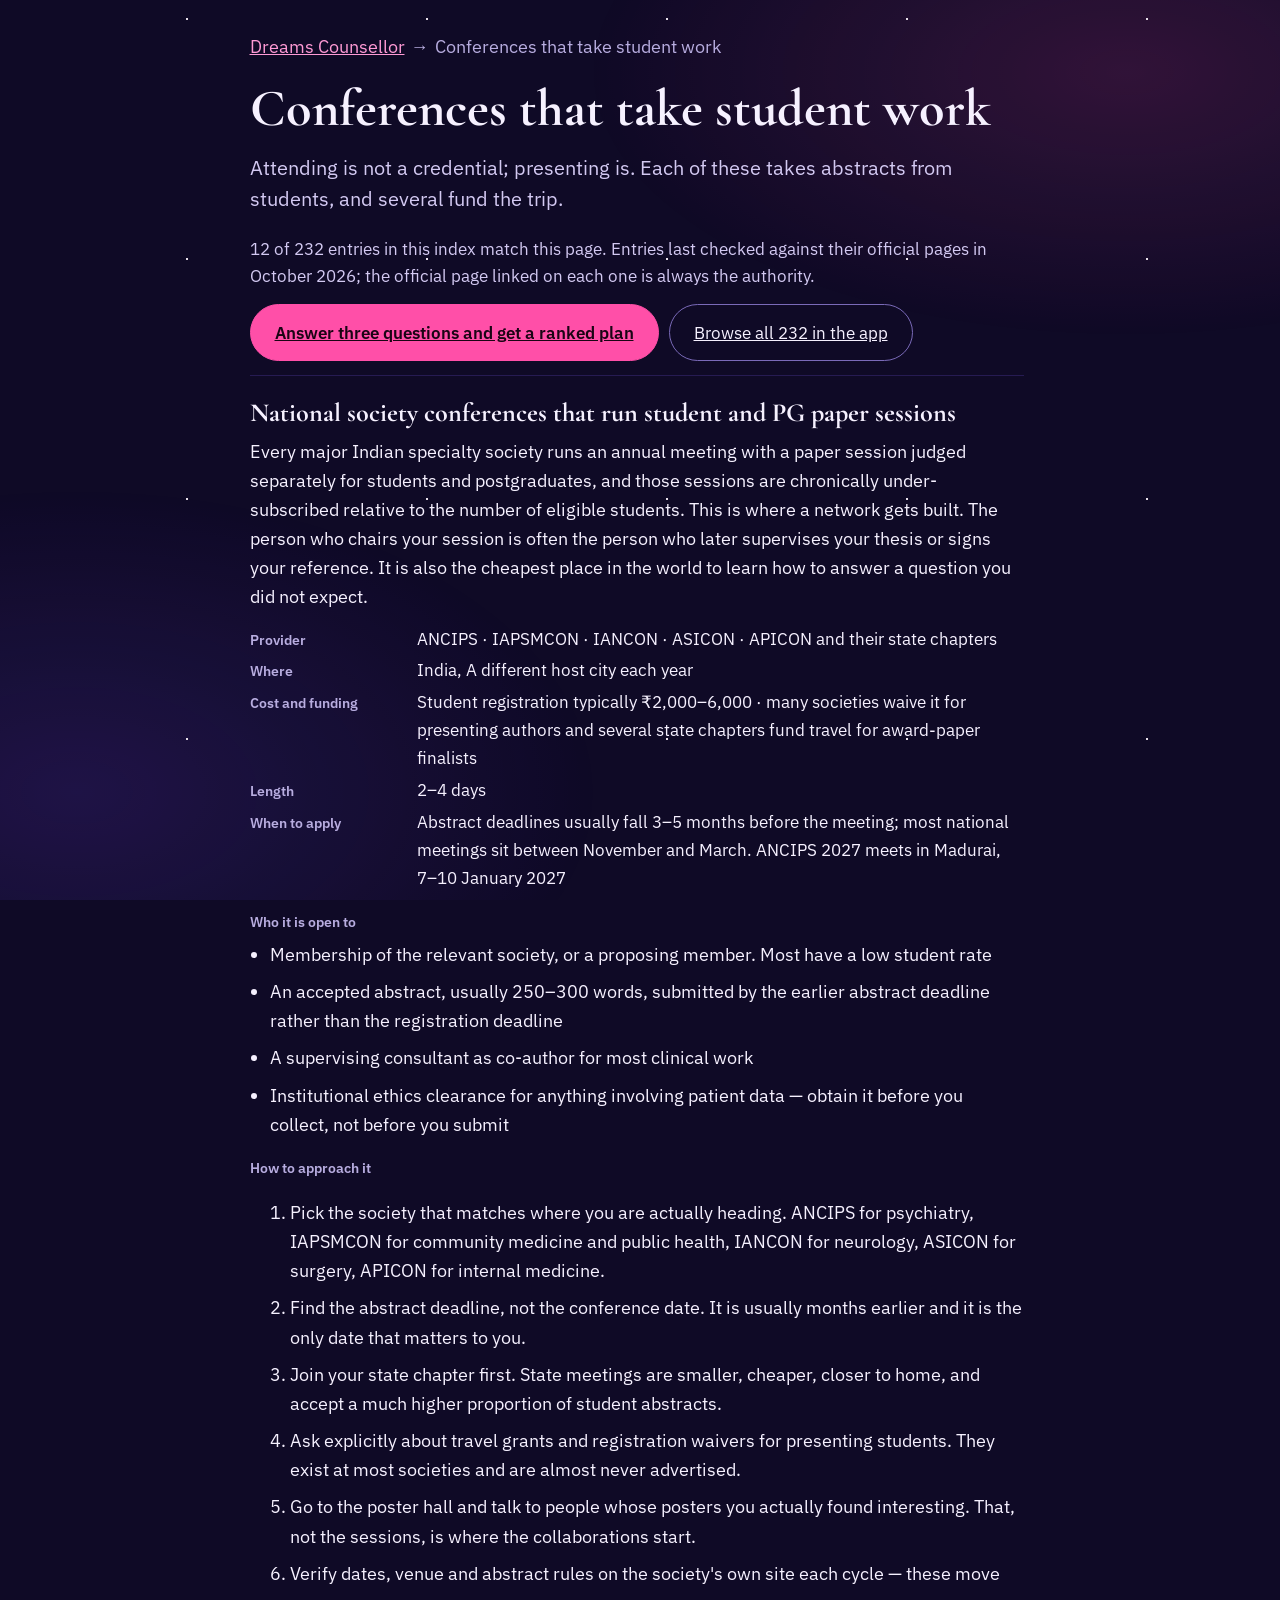
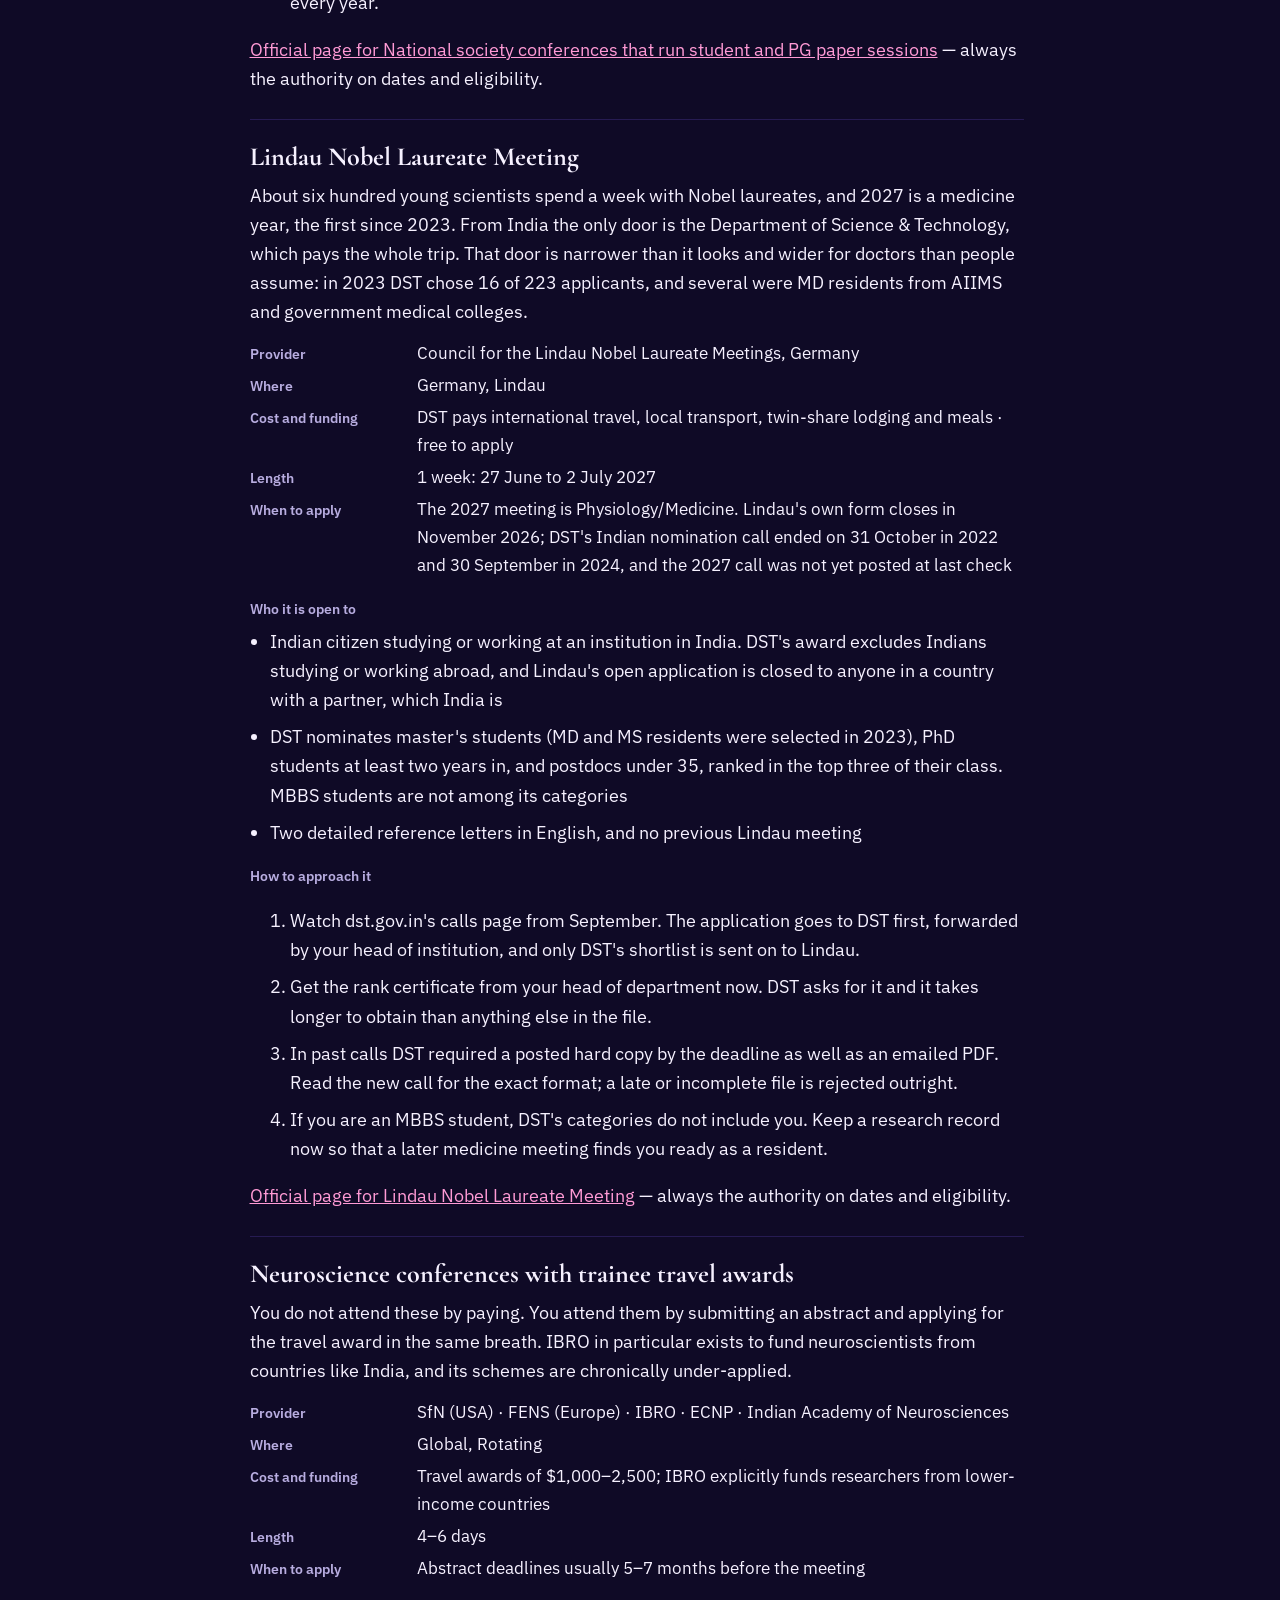
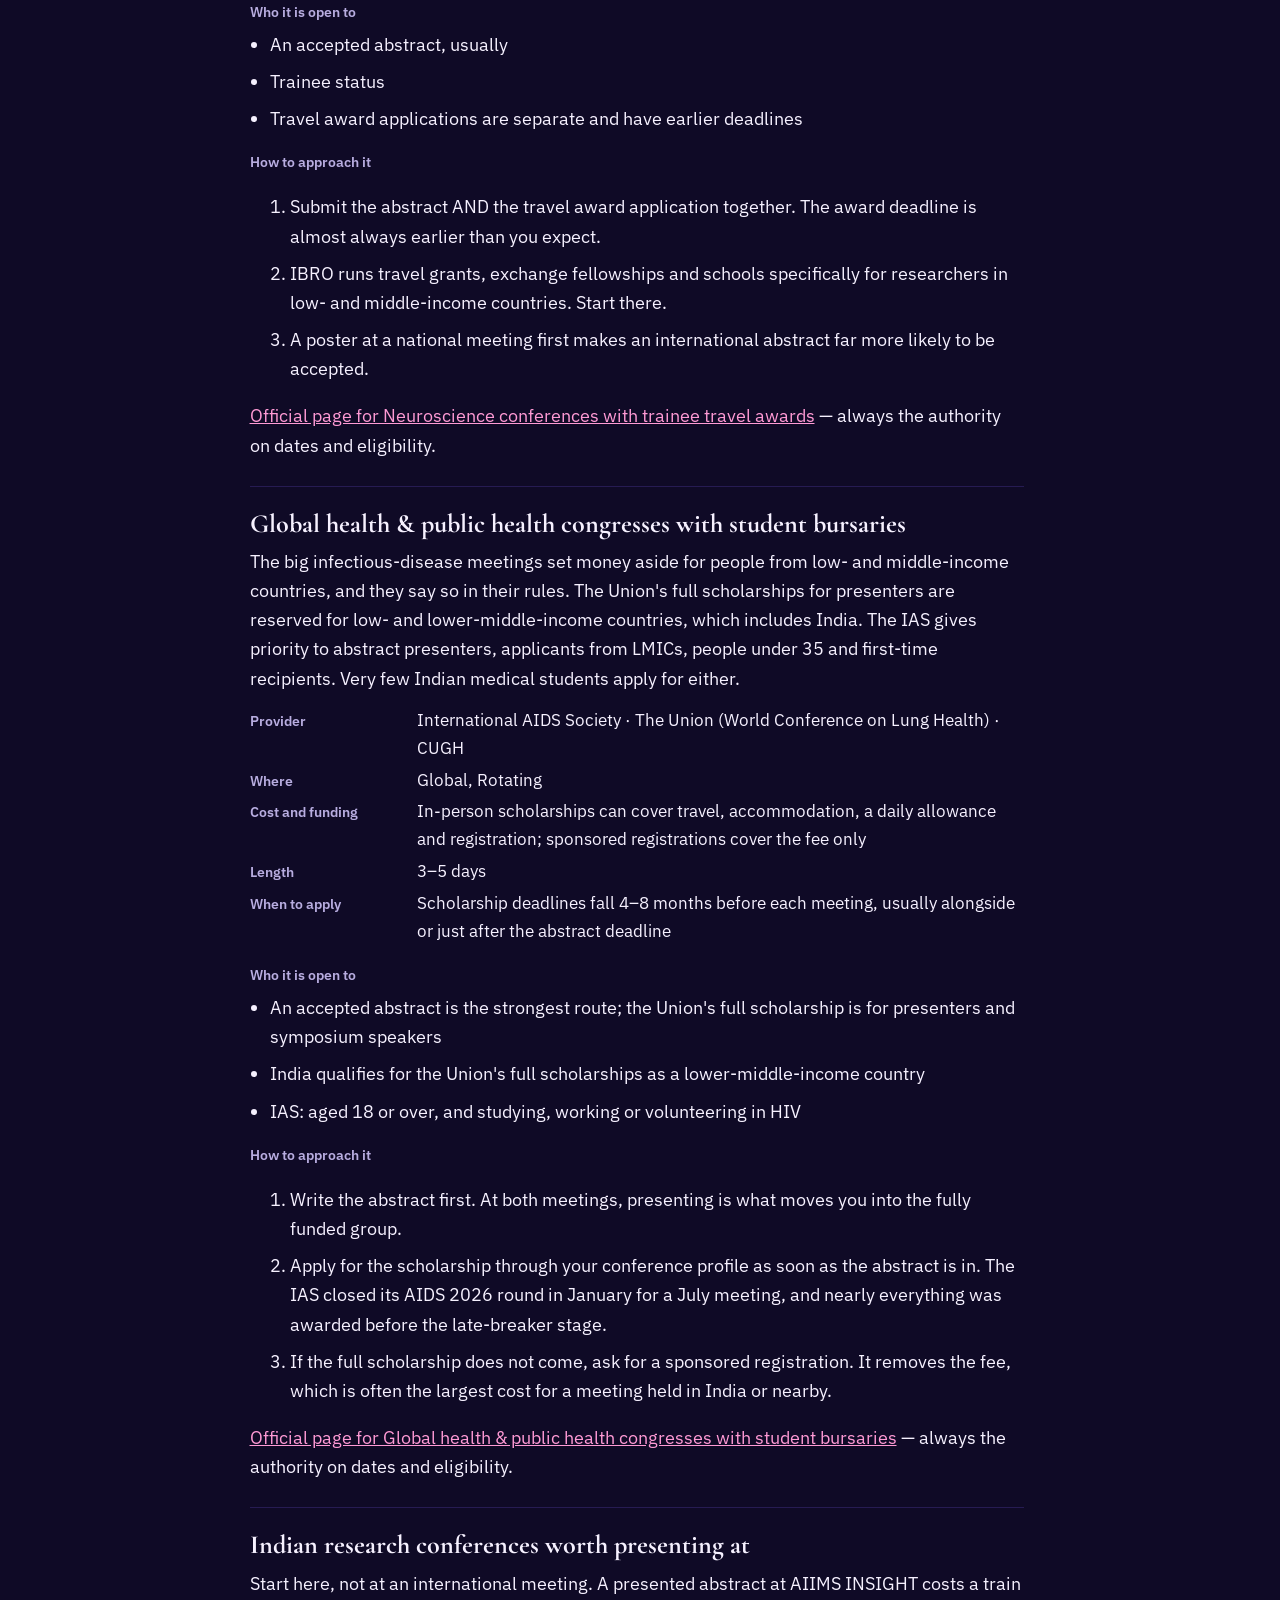
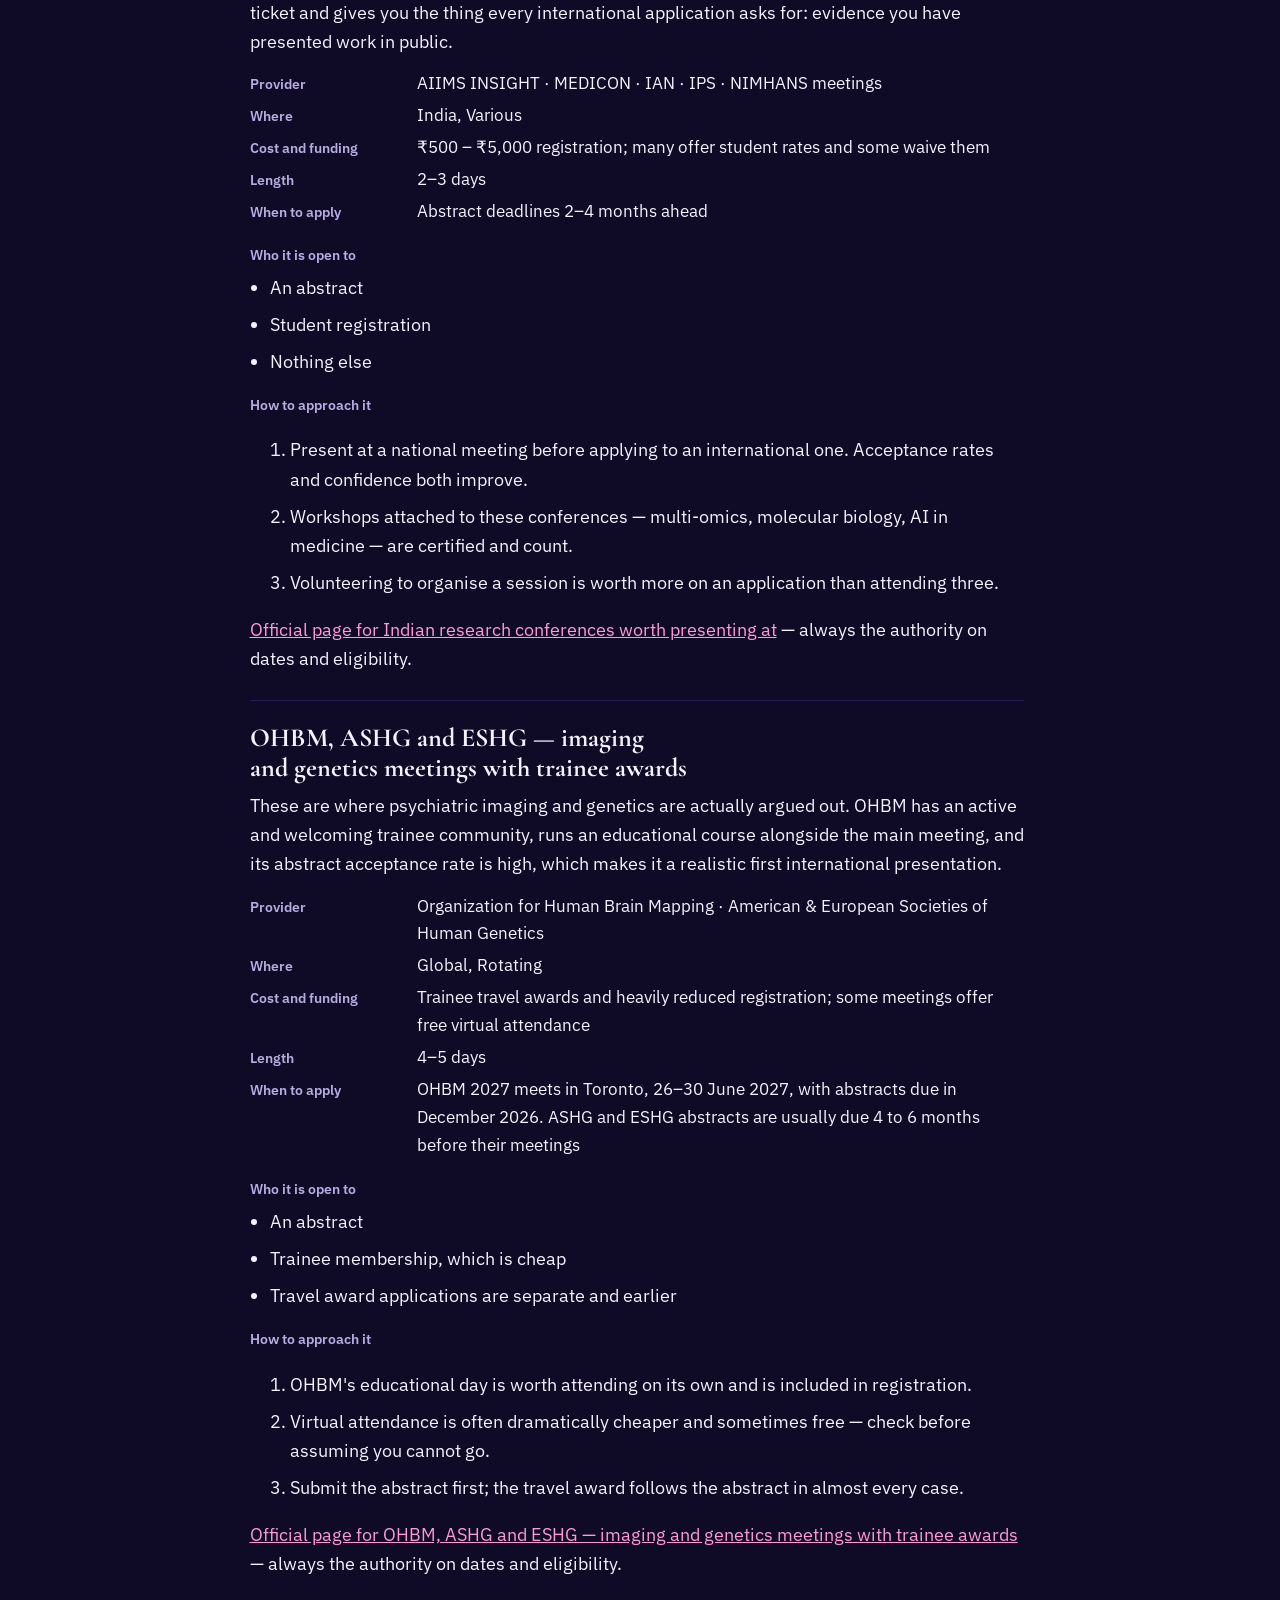
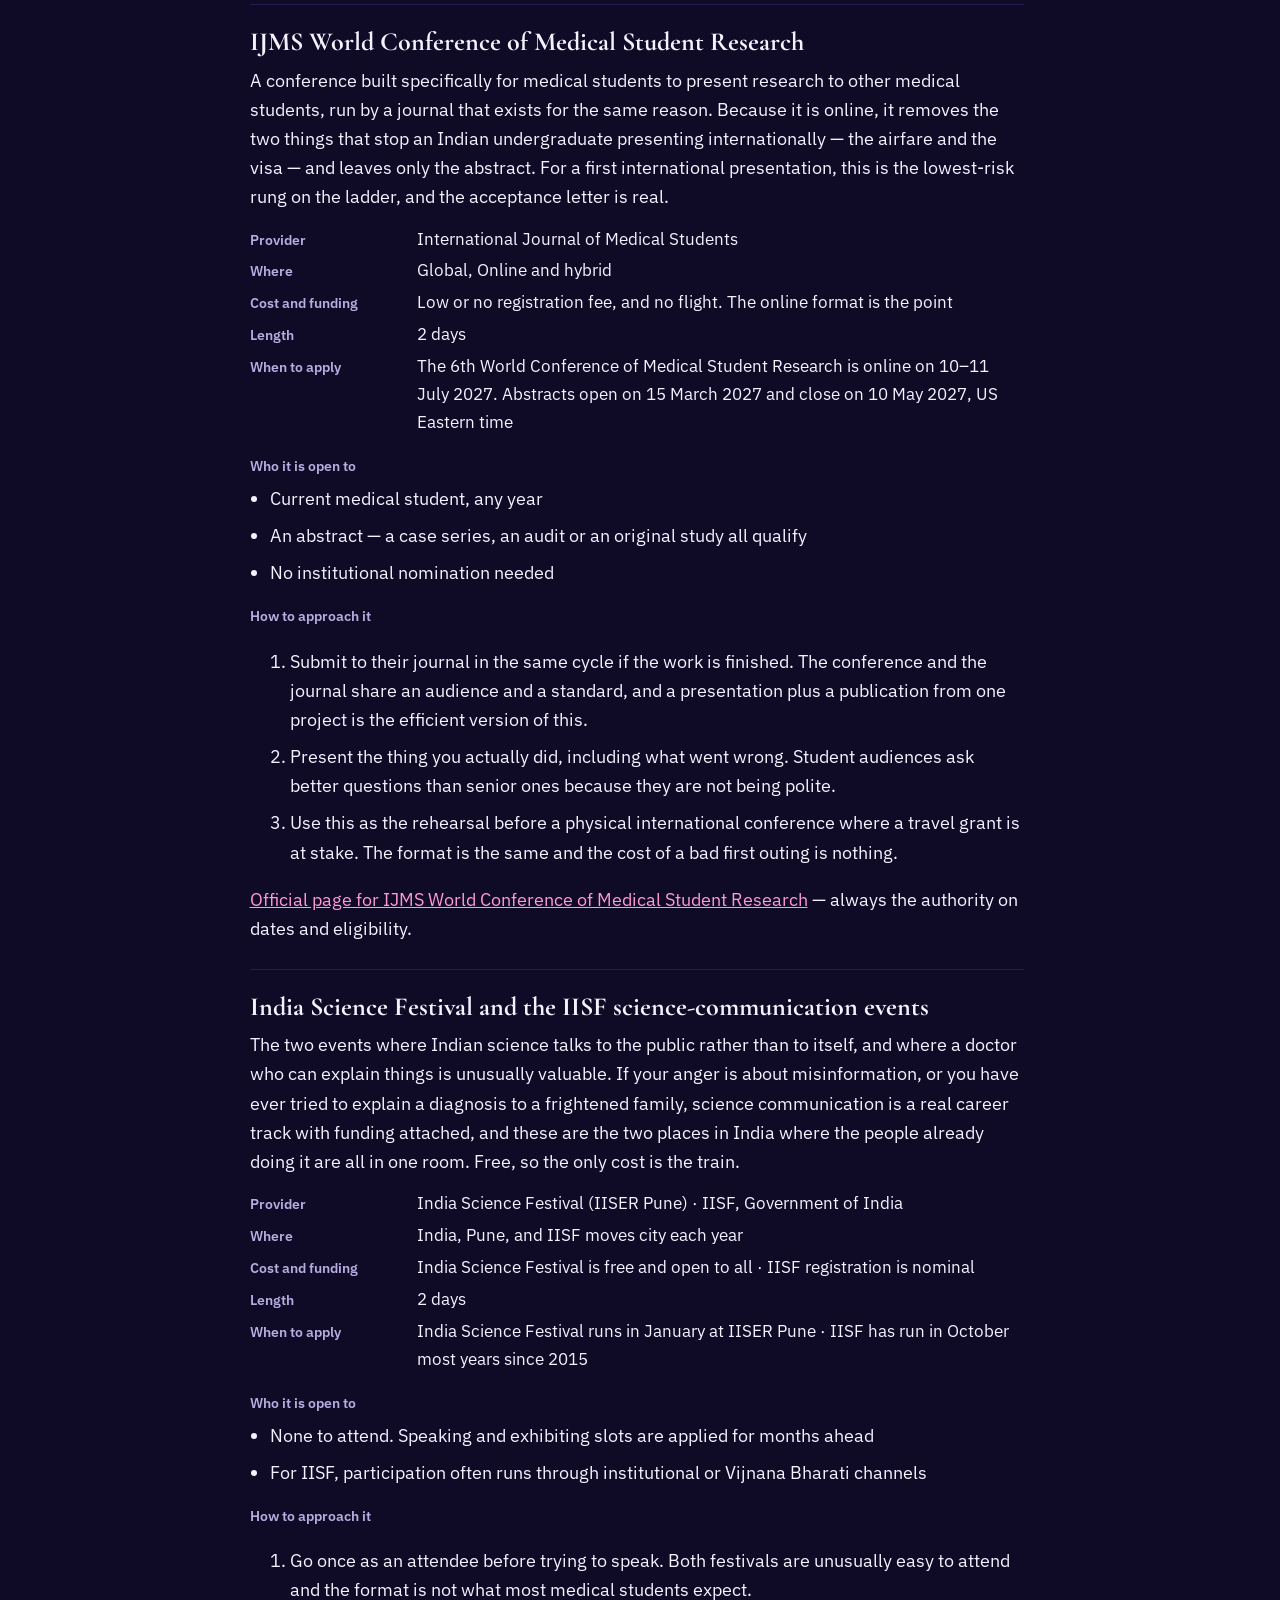
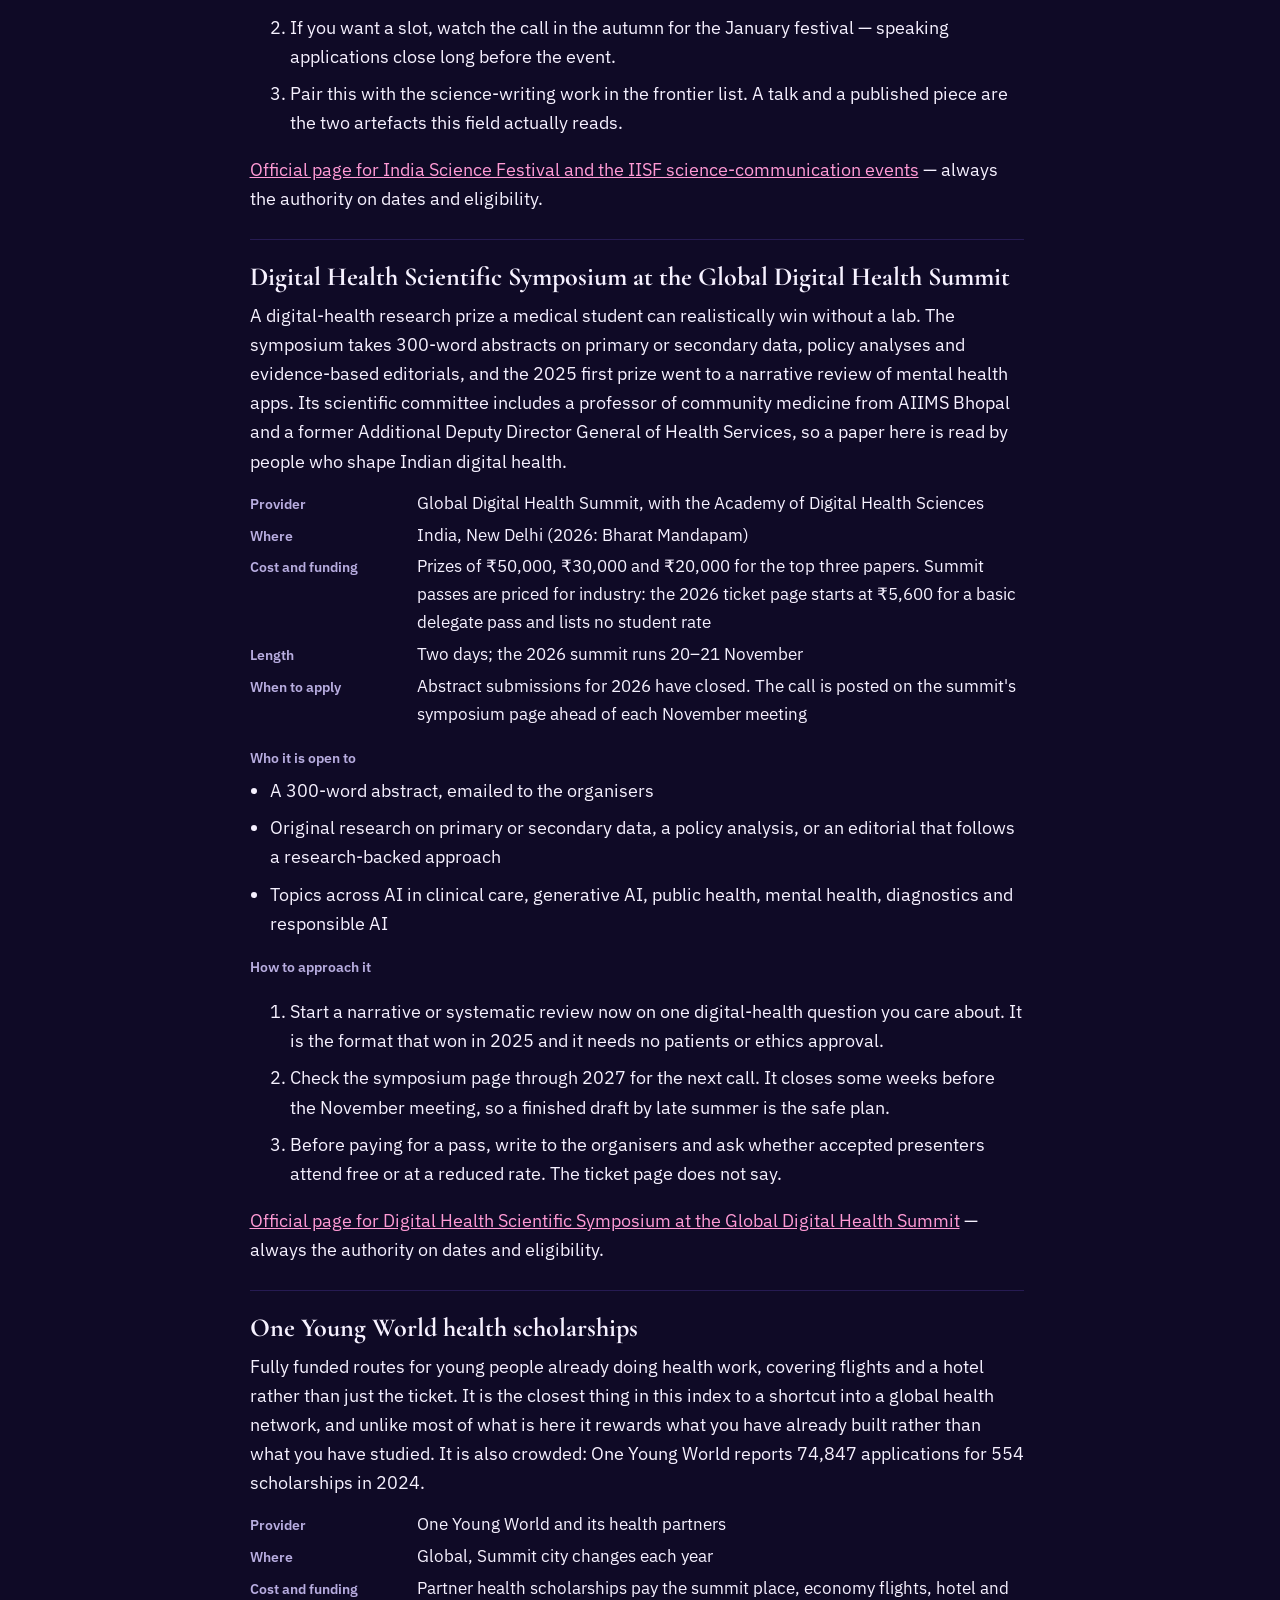
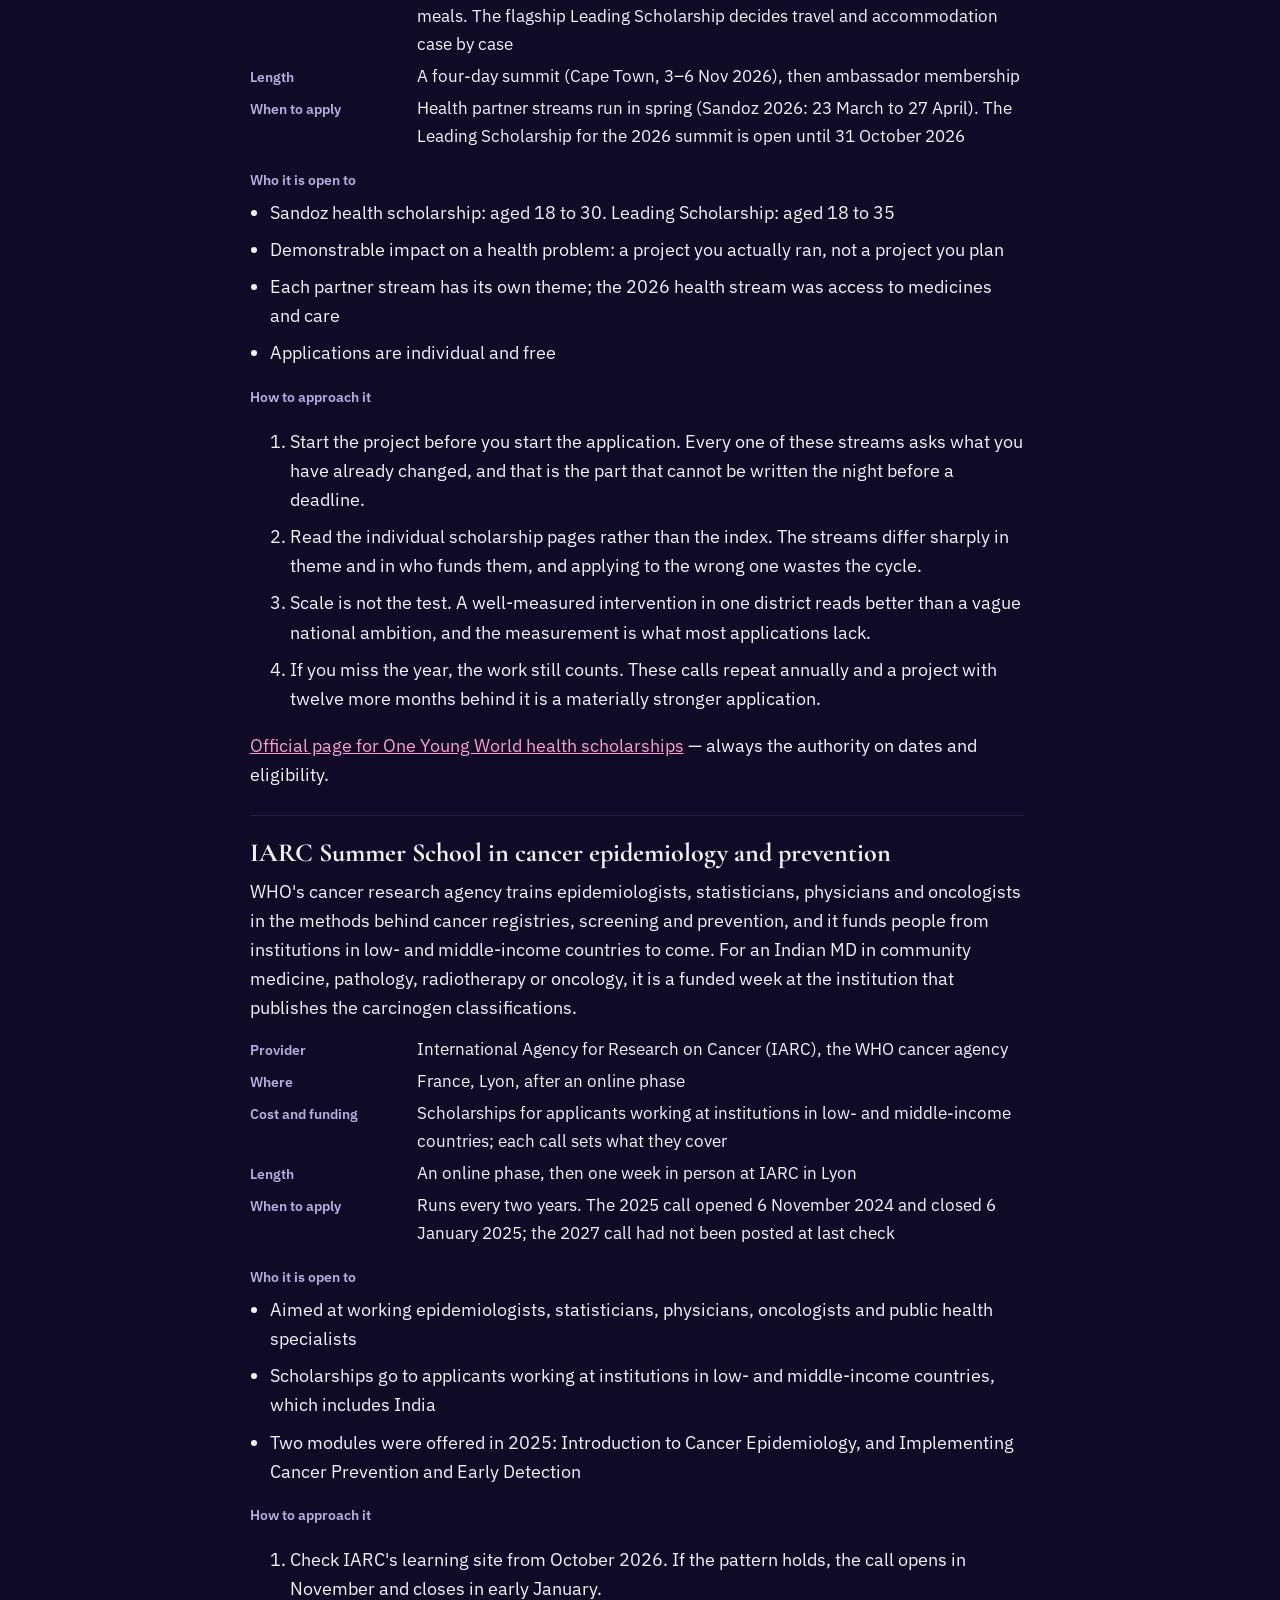
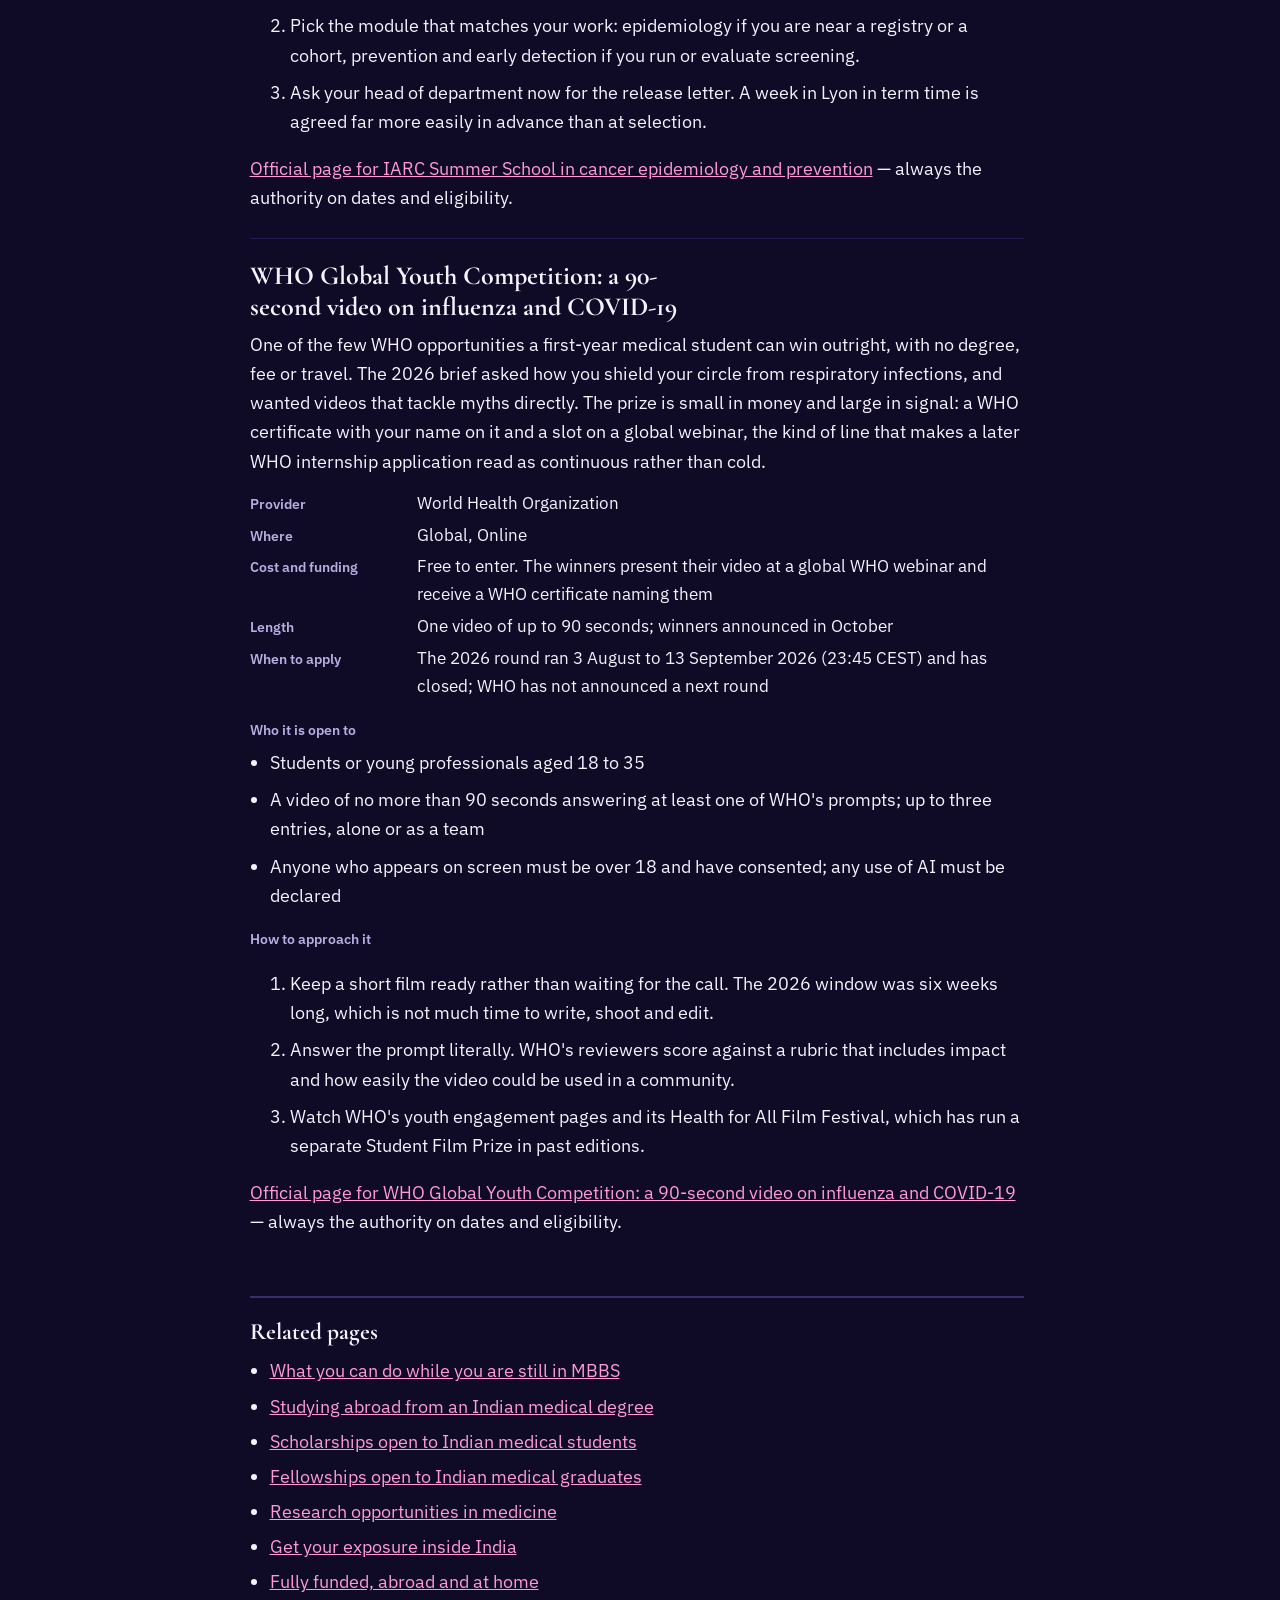
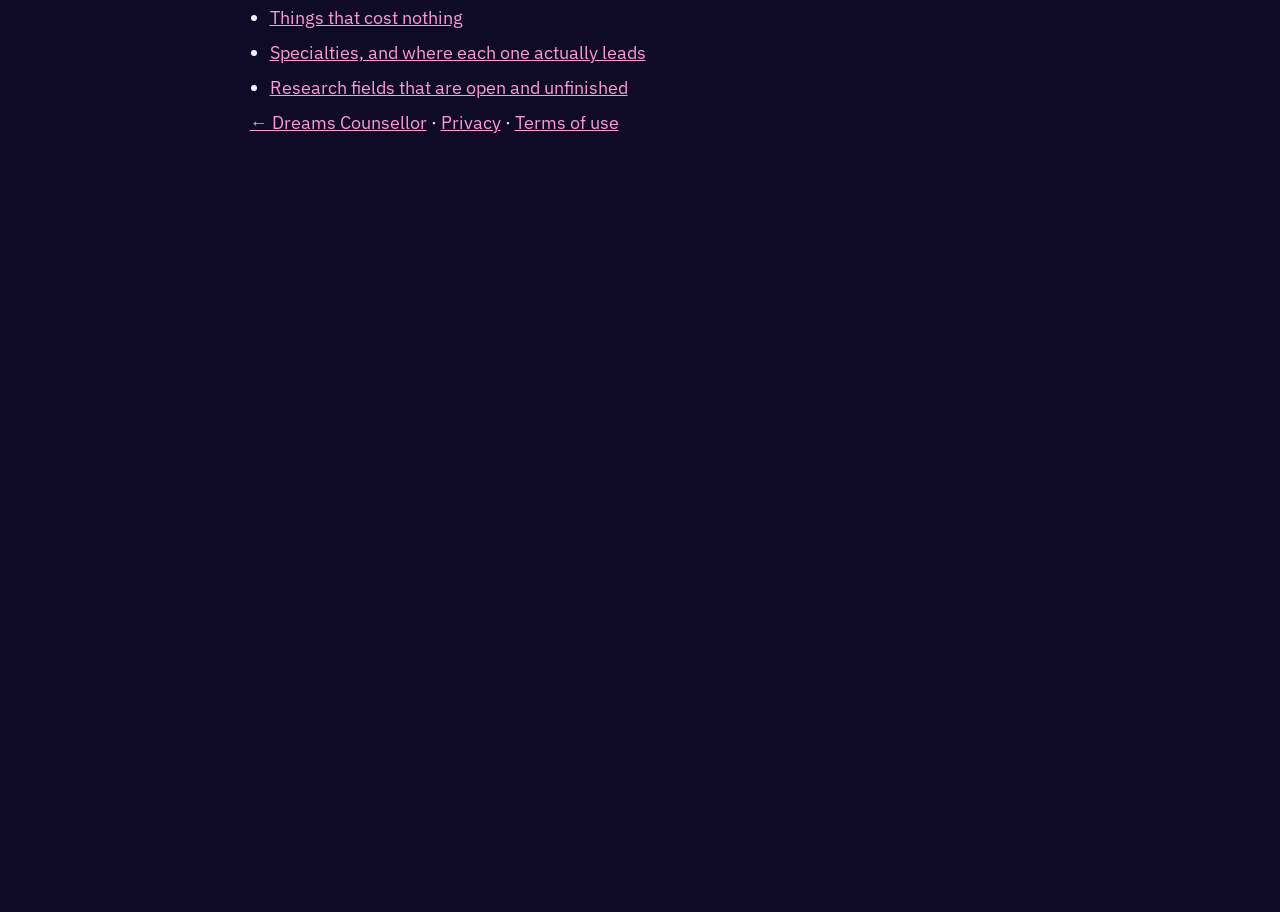
==== commit 2a264a04: "Zoom into a country, search that remembers nothing, Göttingen added - Countries: a globe that turns " ====
--- a/conferences/index.html
+++ b/conferences/index.html
@@ -18,7 +18,7 @@
 <meta property="og:image" content="https://aryanmanhas12.github.io/DREAMS/assets/og/conferences.png" />
 <meta property="og:image:width" content="1200" />
 <meta property="og:image:height" content="630" />
-<meta property="og:image:alt" content="Conferences that take student work — 12 of 231 entries in the Dreams Counsellor index, beside a globe marking the countries they lead to." />
+<meta property="og:image:alt" content="Conferences that take student work — 12 of 232 entries in the Dreams Counsellor index, beside a globe marking the countries they lead to." />
 <meta name="twitter:card" content="summary_large_image" />
 <meta name="twitter:title" content="Conferences where medical students can present" />
 <meta name="twitter:description" content="Conferences and congresses that accept student abstracts, with travel awards and student rates where they exist." />
@@ -157,11 +157,11 @@
   <h1>Conferences that take student work</h1>
   <p class="doc-lede">Attending is not a credential; presenting is. Each of these takes abstracts from students, and several fund the trip.</p>
 
-  <p class="doc-small">12 of 231 entries in this index match this page. Entries last checked against their official pages in October 2026; the official page linked on each one is always the authority.</p>
+  <p class="doc-small">12 of 232 entries in this index match this page. Entries last checked against their official pages in October 2026; the official page linked on each one is always the authority.</p>
 
   <p class="doc-actions">
     <a class="btn btn-primary" href="../">Answer three questions and get a ranked plan</a>
-    <a class="btn btn-ghost" href="../#browse">Browse all 231 in the app</a>
+    <a class="btn btn-ghost" href="../#browse">Browse all 232 in the app</a>
   </p>
 
   <article class="listing" id="society-conferences-india">
--- a/assets/styles.css
+++ b/assets/styles.css
@@ -2504,7 +2504,7 @@
 .door:hover { border-color: var(--door); }
 .door:active { transform: scale(.97); }
 
-/* ── try chips: fixed starting points and your own searches ── */
+/* ── try chips: fixed starting points, each with its live count ── */
 .try { display: grid; gap: 8px; margin: 10px 0 0; }
 #browseTry { margin: -6px 0 16px; }
 .try-row { display: flex; flex-wrap: wrap; align-items: center; gap: 8px; }
@@ -2516,14 +2516,7 @@
   transition: border-color .15s ease, transform .2s var(--ease-spring);
 }
 .try-chip:hover { border-color: var(--accent); }
-.try-chip.is-mine { background: var(--accent-wash); border-color: color-mix(in srgb, var(--accent) 50%, var(--line)); }
 .try-n { font-size: .74rem; color: var(--ink-2); font-variant-numeric: lining-nums tabular-nums; }
-.try-clear {
-  font: inherit; font-family: var(--font-ui); font-size: .8rem; color: var(--accent); cursor: pointer;
-  background: none; border: 0; min-height: 40px; min-width: 40px; padding: 0 8px;
-  text-decoration: underline; text-underline-offset: 3px;
-}
-
 /* ── search suggestions (a listbox under the box) ── */
 .search-wrap { position: relative; }
 .suggest {
@@ -2597,11 +2590,13 @@
 .cx-d-head { margin: 0 0 16px; }
 .cx-d-region { display: flex; align-items: center; gap: 9px; margin: 0 0 6px; font-family: var(--font-ui); font-size: .82rem; font-weight: 600; color: var(--ink-2); }
 .cx-d-head h3 { text-wrap: balance; margin: 0; font-family: var(--font-display); font-weight: 600; font-size: clamp(2.1rem, 7vw, 3.2rem); line-height: 1.05; }
+/* Flex, not a grid: a grid with a hairline background shows its empty cells
+   as a grey block when five tiles fill four columns. */
 .cx-d-stats {
-  display: grid; grid-template-columns: repeat(auto-fit, minmax(min(130px, 100%), 1fr));
-  gap: 1px; margin: 0 0 20px; background: var(--line-soft); border: 1px solid var(--line-soft);
-}
-.cx-d-stats > div { background: var(--paper); padding: 12px 14px; display: flex; flex-direction: column; gap: 6px; }
+  display: flex; flex-wrap: wrap; gap: 1px; margin: 0 0 20px;
+  background: var(--line-soft); border: 1px solid var(--line-soft);
+}
+.cx-d-stats > div { flex: 1 1 130px; background: var(--paper); padding: 12px 14px; display: flex; flex-direction: column; gap: 6px; }
 .cx-d-stats dt { font-family: var(--font-ui); font-size: .78rem; font-weight: 600; color: var(--ink-3); }
 .cx-d-stats dd {
   margin: auto 0 0; font-family: var(--font-display); font-weight: 600; font-size: 1.9rem; line-height: 1;
@@ -2659,7 +2654,7 @@
 .urg.dl-closing { color: var(--signal); }
 .dl-name { margin: 0 0 3px; font-size: 1rem; font-weight: 600; line-height: 1.35; color: var(--ink); }
 .dl-org { margin: 0 0 5px; font-family: var(--font-ui); font-size: .8rem; line-height: 1.45; color: var(--ink-2); }
-.dl-org .cx-dot { margin: 0 8px 1px 2px; vertical-align: middle; }
+.dl-org .cx-dot, .record .cx-dot { margin: 0 8px 1px 2px; vertical-align: middle; }
 .dl-window { margin: 0; font-size: .86rem; line-height: 1.5; color: var(--ink-2); }
 .dl-acts { display: flex; align-items: center; gap: 10px; }
 .dl-acts .card-link { margin: 0; padding: 11px 0; border-bottom: 0; text-decoration: underline; text-underline-offset: 3px; }
@@ -2690,3 +2685,50 @@
     border-radius: 2px; background: var(--fill);
   }
 }
+
+/* ── the Countries globe: zoom into a place ── */
+.cx-layout { display: grid; grid-template-columns: minmax(0, 1fr); gap: 18px; }
+.cx-main { min-width: 0; }
+.cx-stage { position: relative; margin: 0 0 4px; display: flex; flex-direction: column; align-items: center; gap: 8px; scroll-margin-top: 70px; }
+.cx-stage[hidden] { display: none; }
+#cxGlobe {
+  display: block; width: min(100%, 400px); aspect-ratio: 1; border-radius: 24px;
+  cursor: grab; touch-action: pan-y; -webkit-tap-highlight-color: transparent;
+}
+#cxGlobe.is-grabbing { cursor: grabbing; }
+.cx-zoom { display: flex; align-items: center; justify-content: center; gap: 10px; }
+.cx-zbtn {
+  font: inherit; font-family: var(--font-ui); font-size: .82rem; color: var(--ink); cursor: pointer;
+  display: inline-grid; place-items: center; width: 42px; height: 42px; padding: 0; border-radius: 50%;
+  background: var(--surface); border: 1px solid var(--line-strong);
+  transition: border-color .15s ease, transform .2s var(--ease-spring);
+}
+.cx-zbtn svg { width: 18px; height: 18px; }
+.cx-zbtn:hover { border-color: var(--accent); color: var(--accent); }
+.cx-zbtn:active { transform: scale(.94); }
+.cx-zworld { width: auto; padding: 0 16px; border-radius: 100px; }
+@media (min-width: 920px) {
+  .cx-layout { grid-template-columns: minmax(0, 5fr) minmax(0, 7fr); gap: 34px; align-items: start; }
+  .cx-stage { position: sticky; top: 78px; }
+  #cxGlobe { width: 100%; max-width: 460px; }
+  .cx-grid { grid-template-columns: repeat(auto-fill, minmax(min(190px, 100%), 1fr)); }
+}
+
+/* ── back to top ── */
+.to-top {
+  position: fixed; z-index: 45;
+  left: max(16px, env(safe-area-inset-left, 0px)); bottom: max(18px, env(safe-area-inset-bottom, 0px));
+  width: 46px; height: 46px; padding: 0; border-radius: 50%; cursor: pointer;
+  display: grid; place-items: center; color: var(--ink);
+  background: var(--surface); border: 1px solid var(--line-strong); box-shadow: var(--shadow);
+  transition: border-color .15s ease, color .15s ease, transform .2s var(--ease-spring);
+}
+.to-top[hidden] { display: none; }
+.to-top svg { width: 20px; height: 20px; }
+.to-top:hover { border-color: var(--accent); color: var(--accent); }
+.to-top:active { transform: scale(.94); }
+@media (prefers-reduced-motion: no-preference) {
+  html:not(.lite) .to-top:not([hidden]) { animation: pop-down .3s var(--ease-spring) backwards; }
+}
+.cty-go { margin: 14px 0 0; }
+@media print { .to-top, .cx-stage { display: none !important; } }
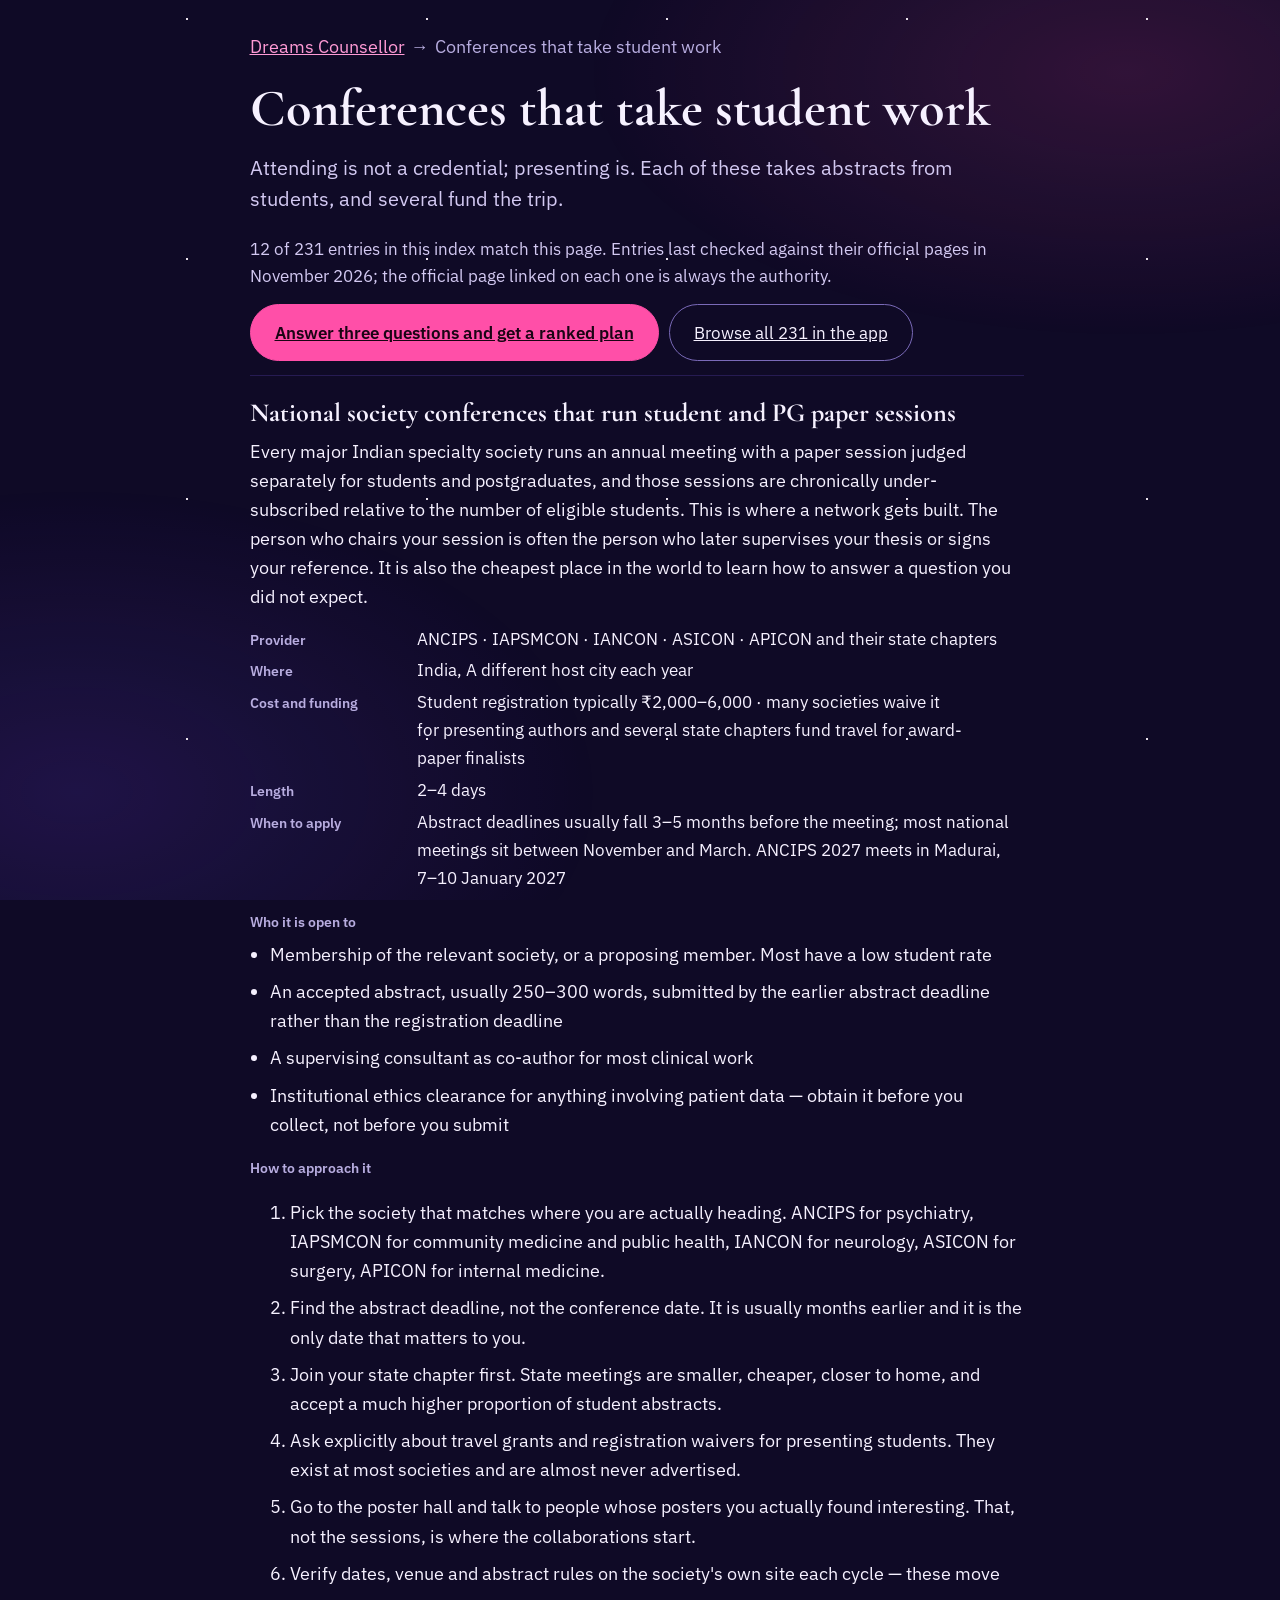
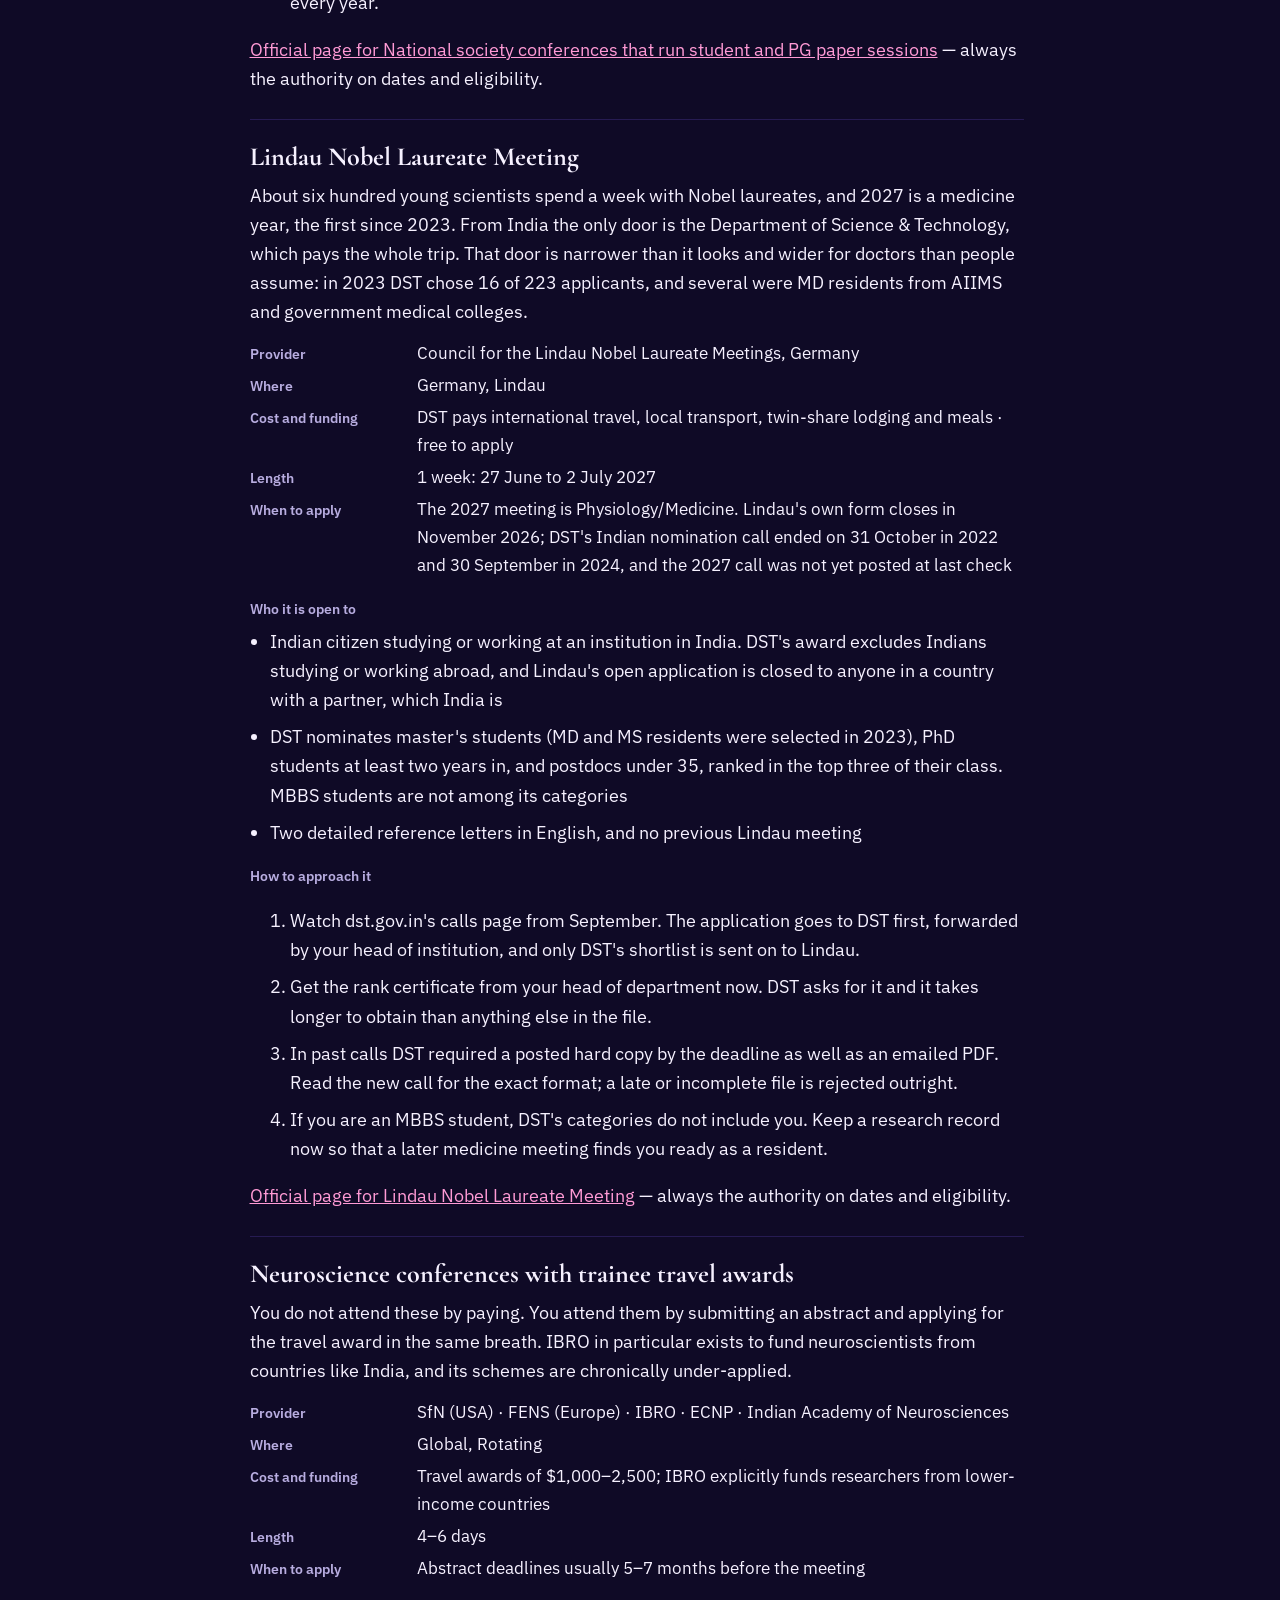
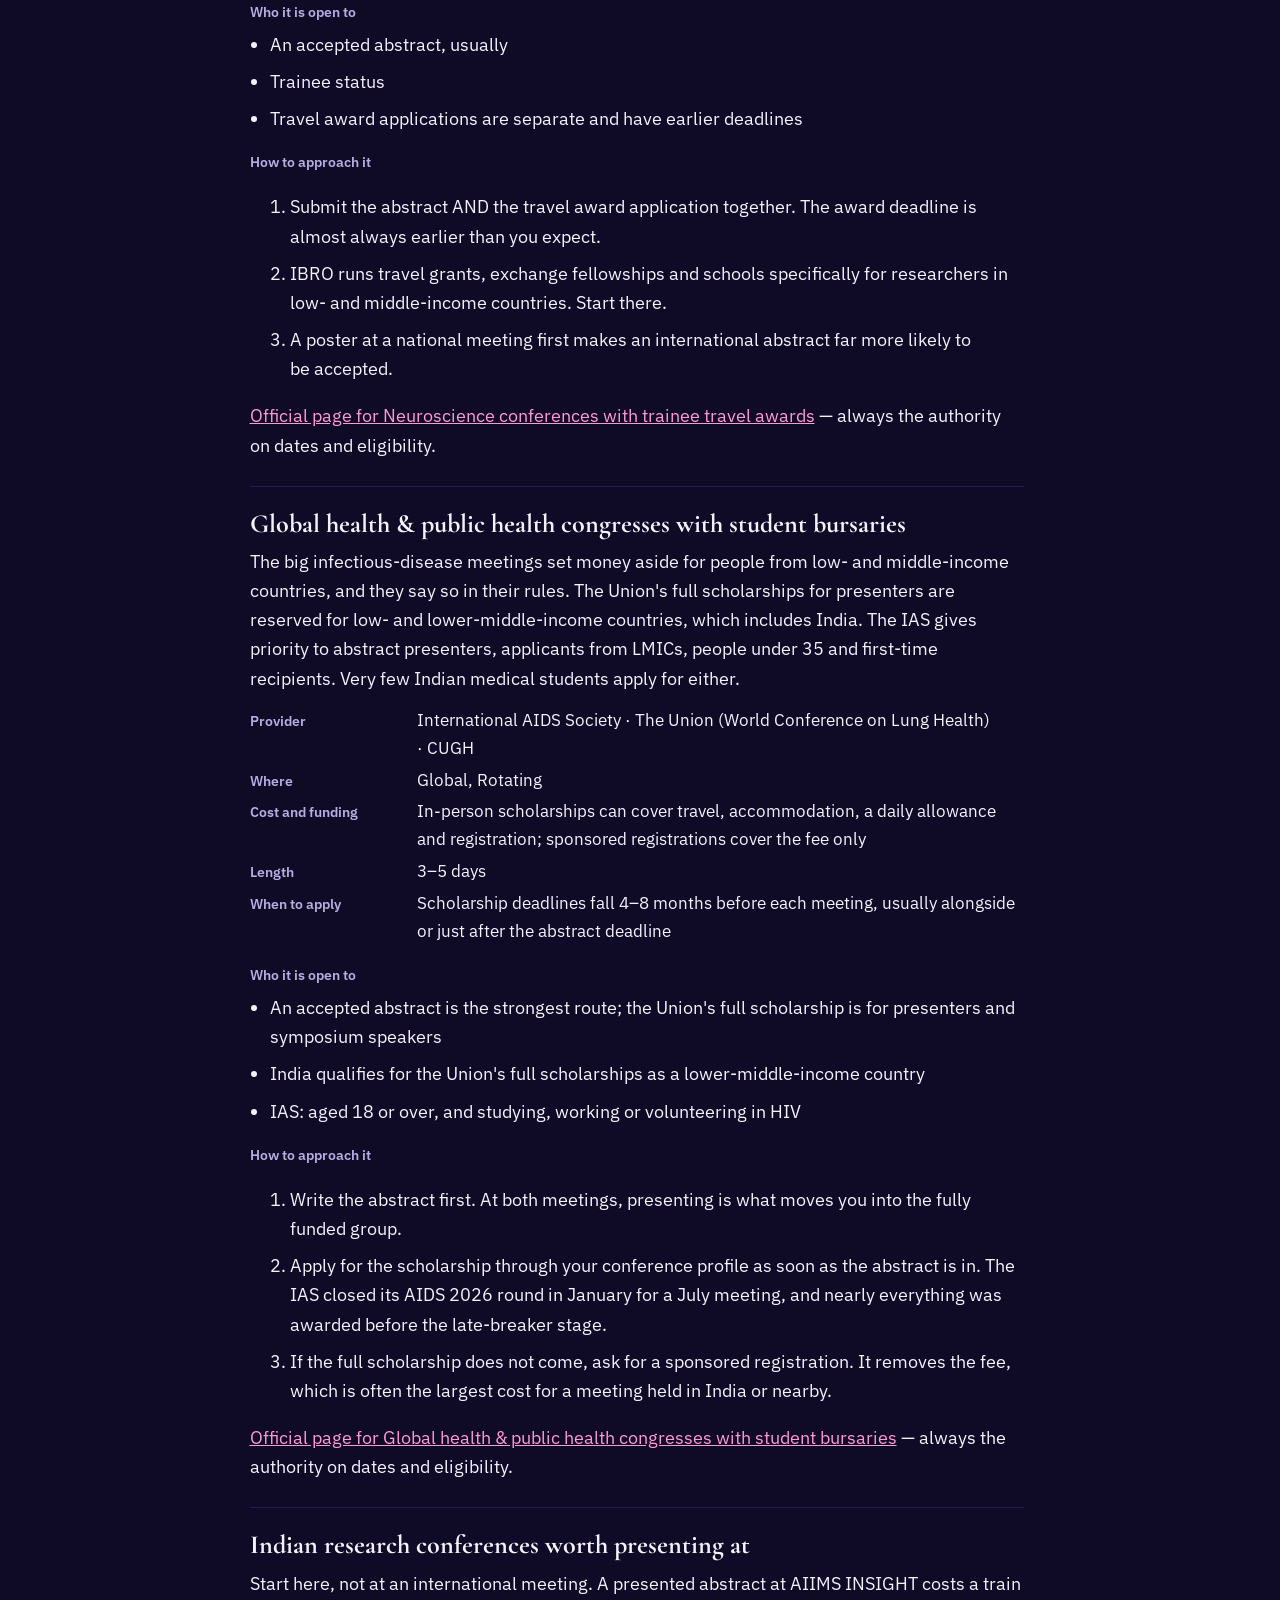
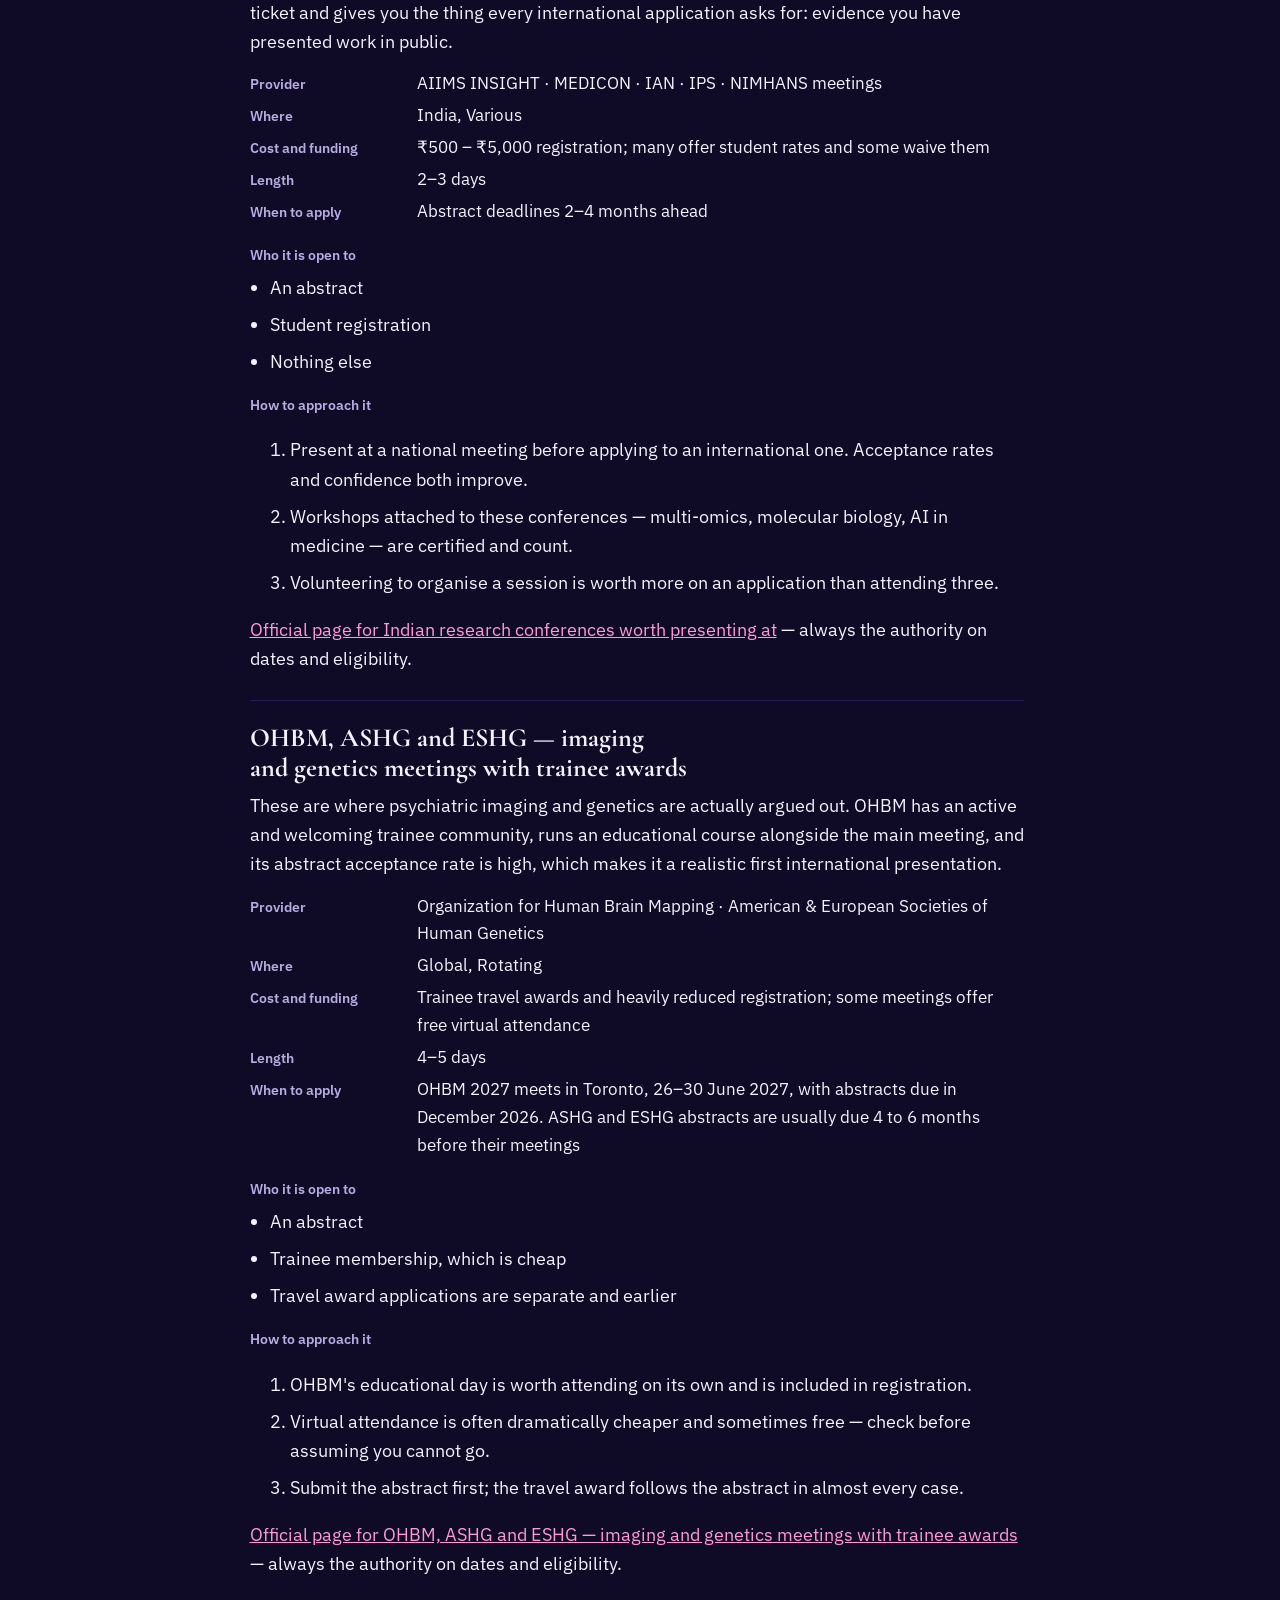
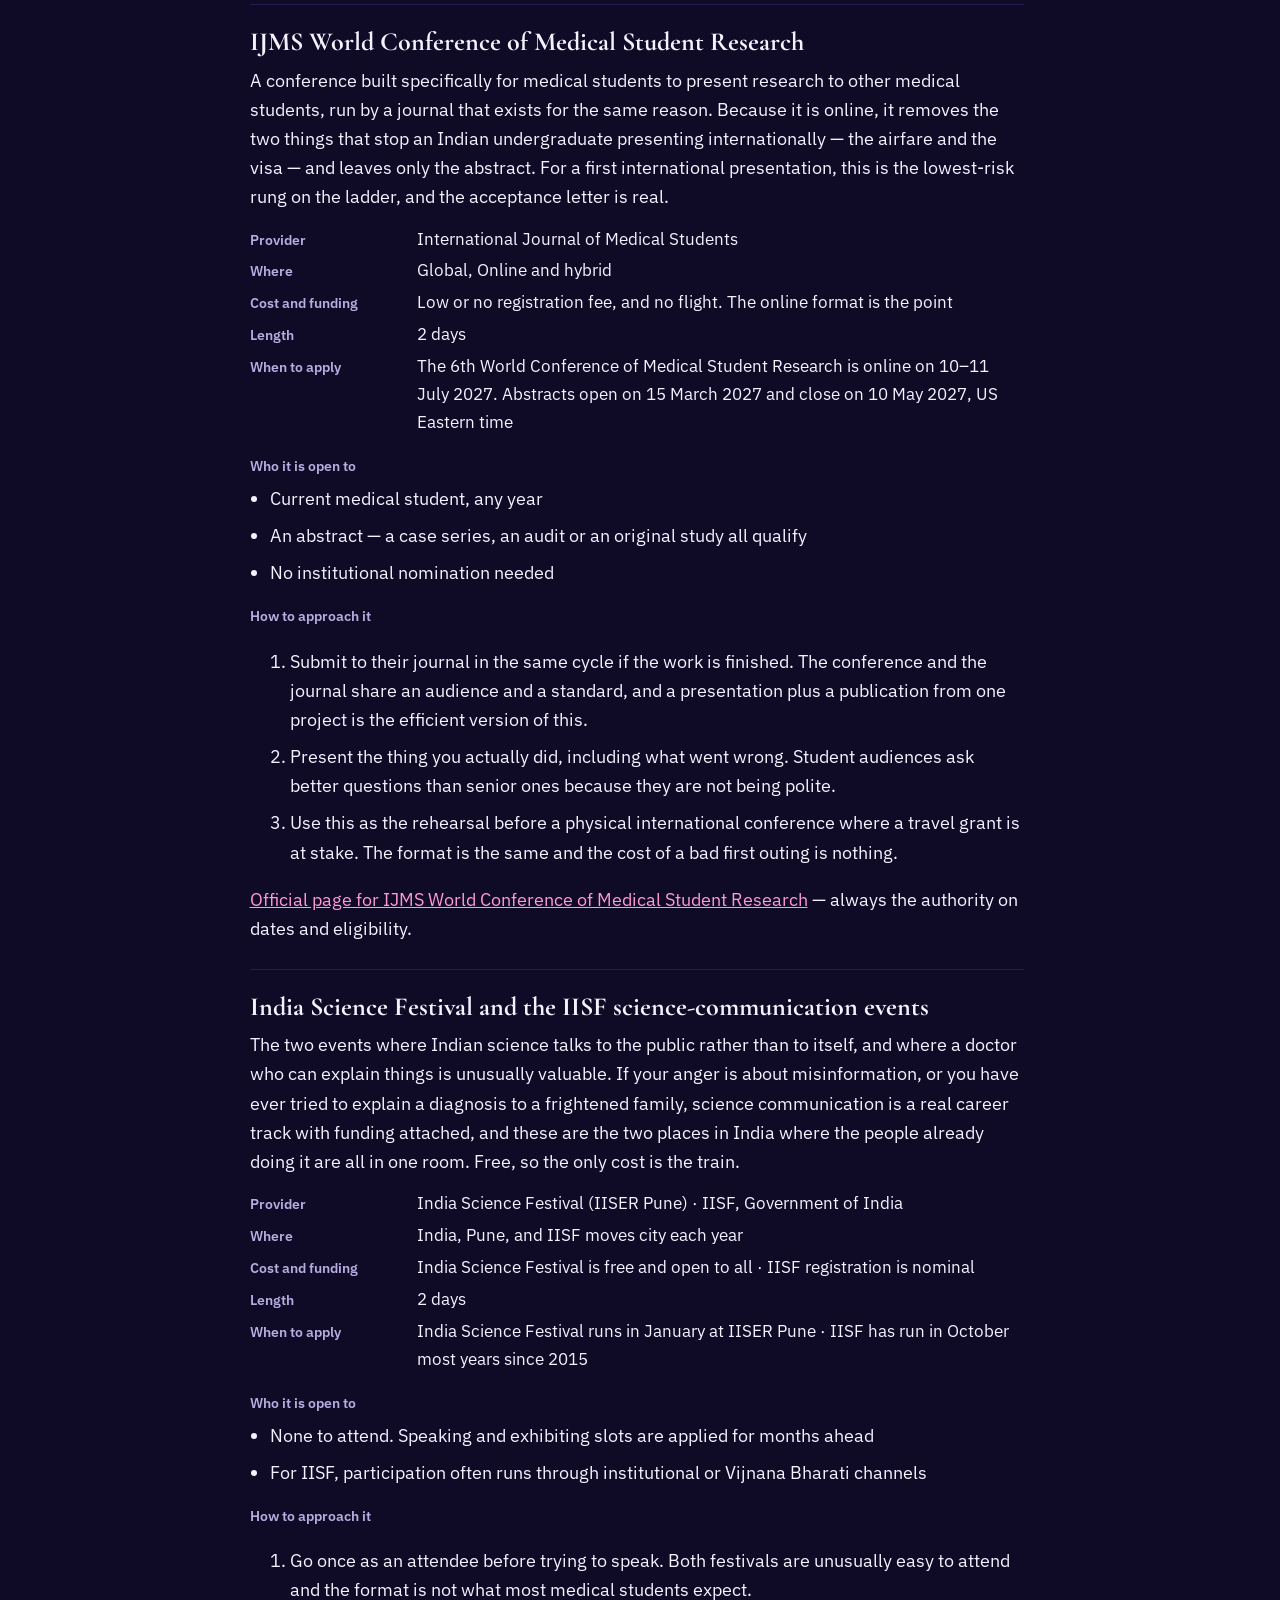
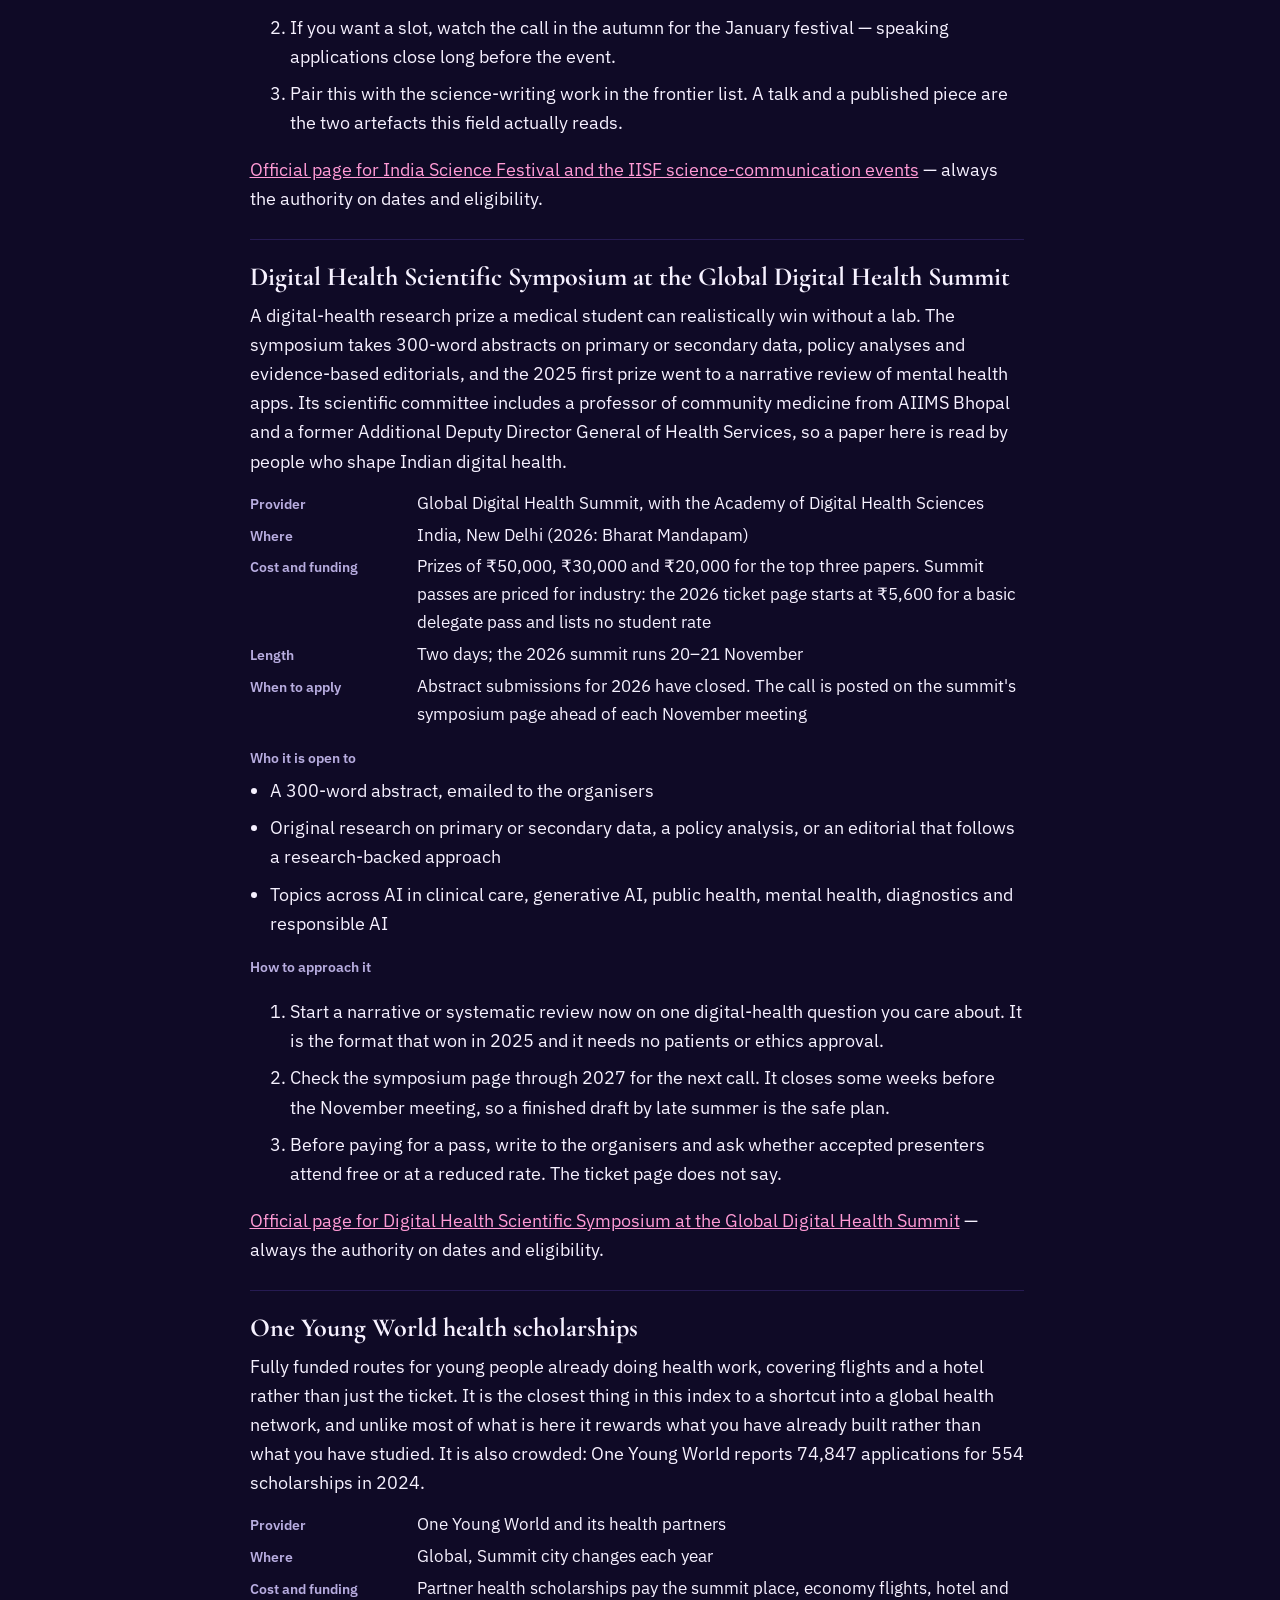
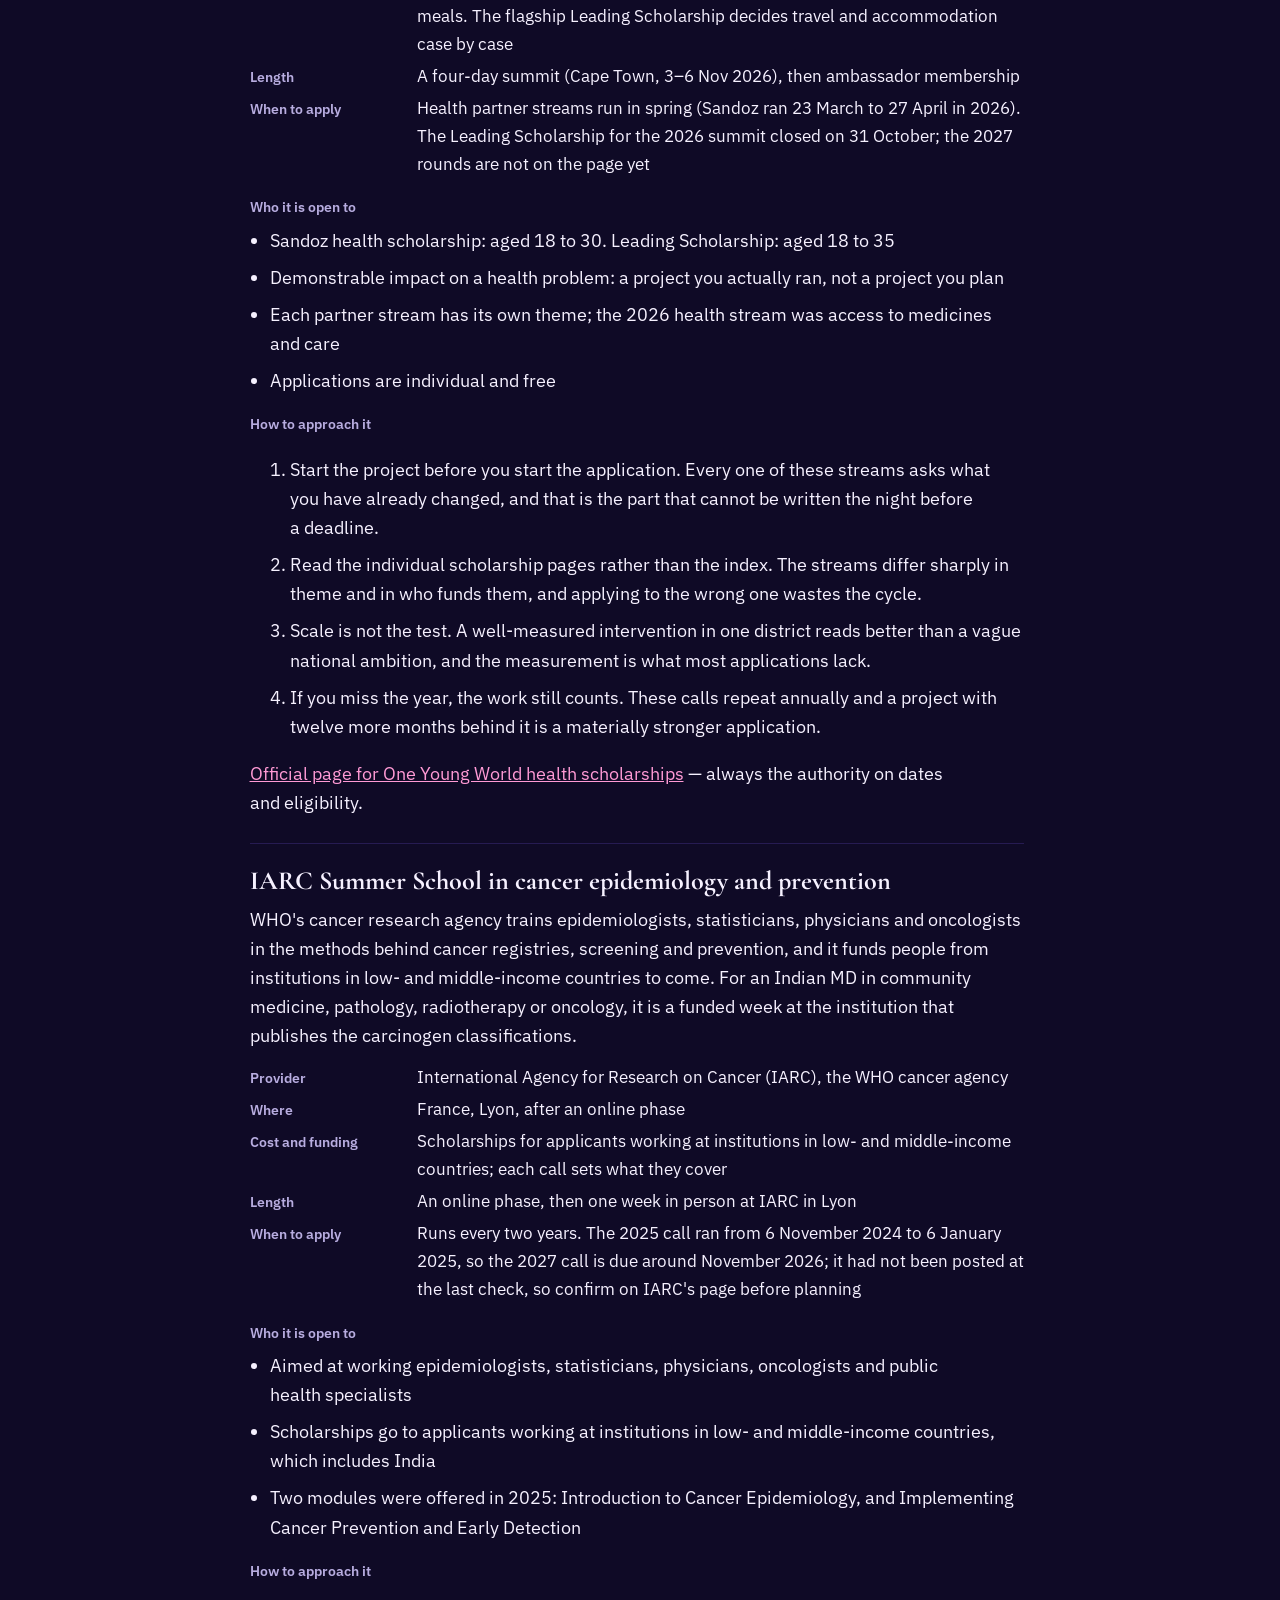
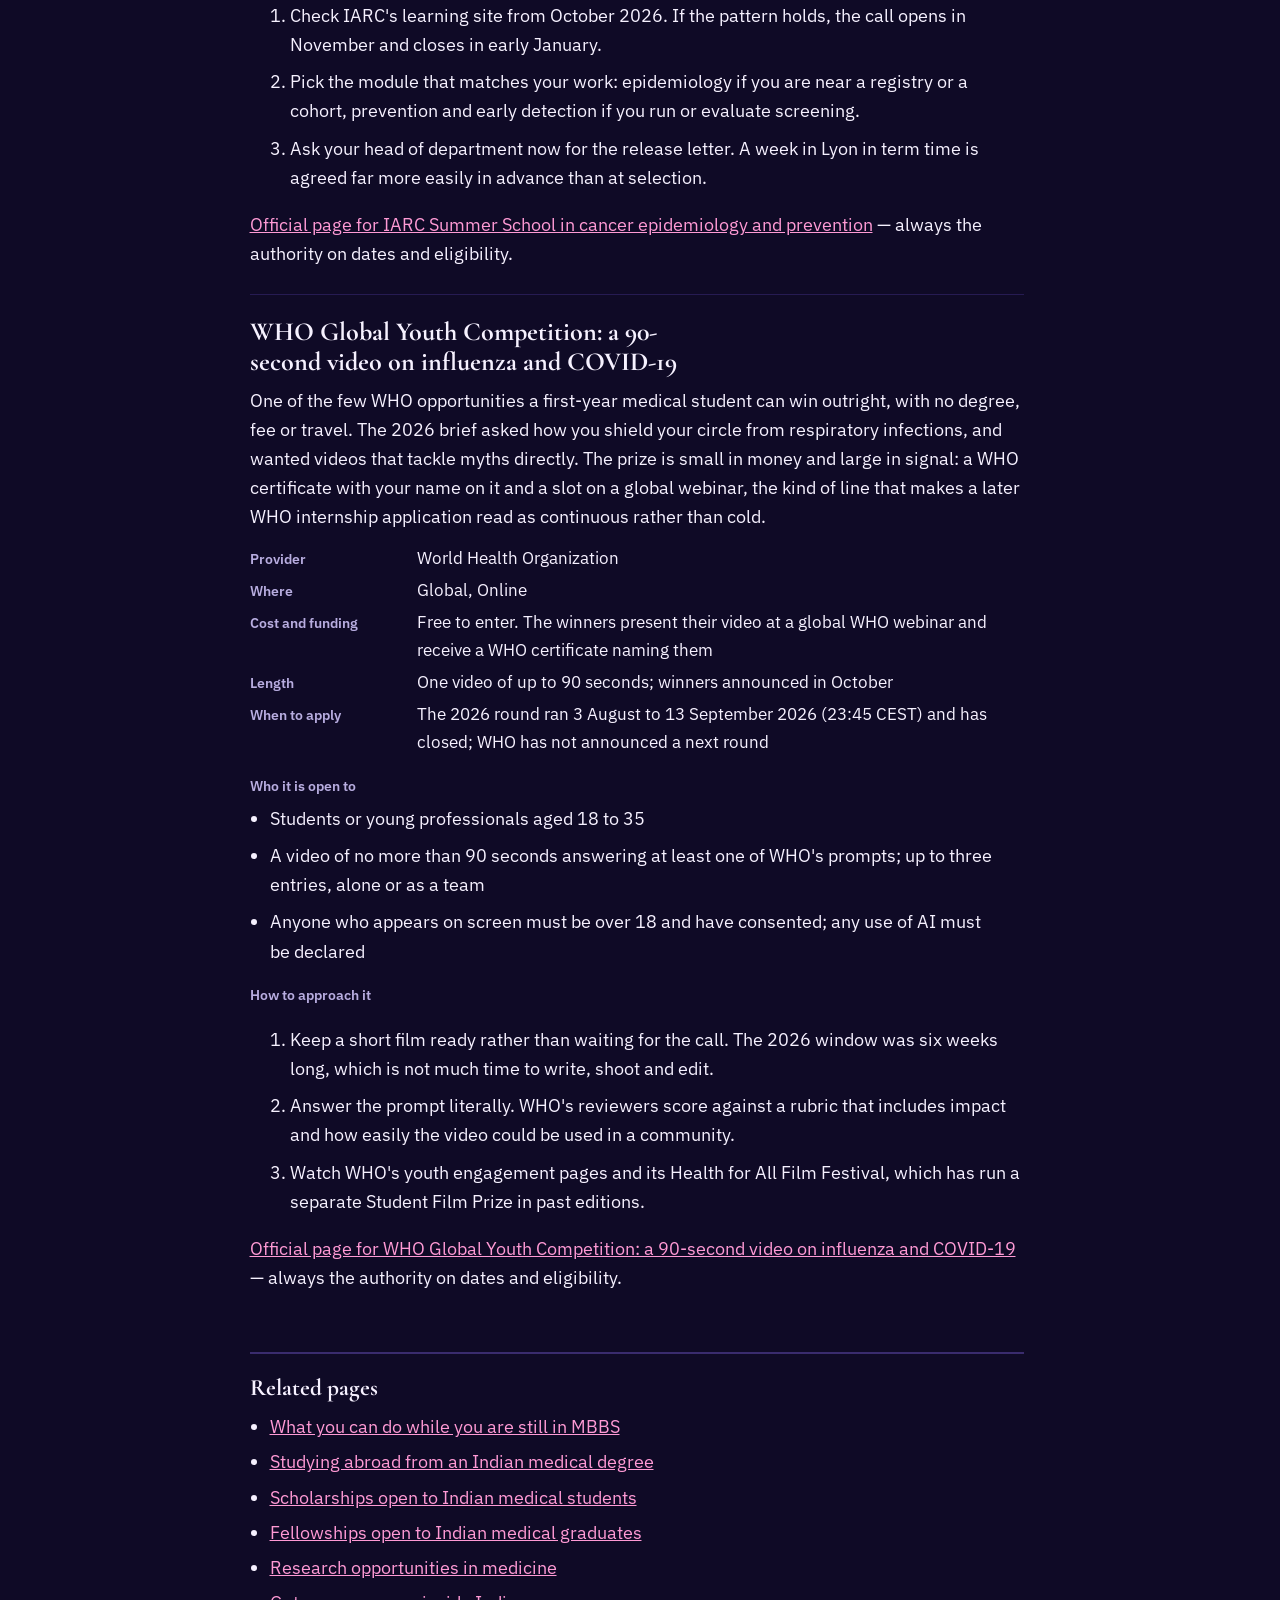
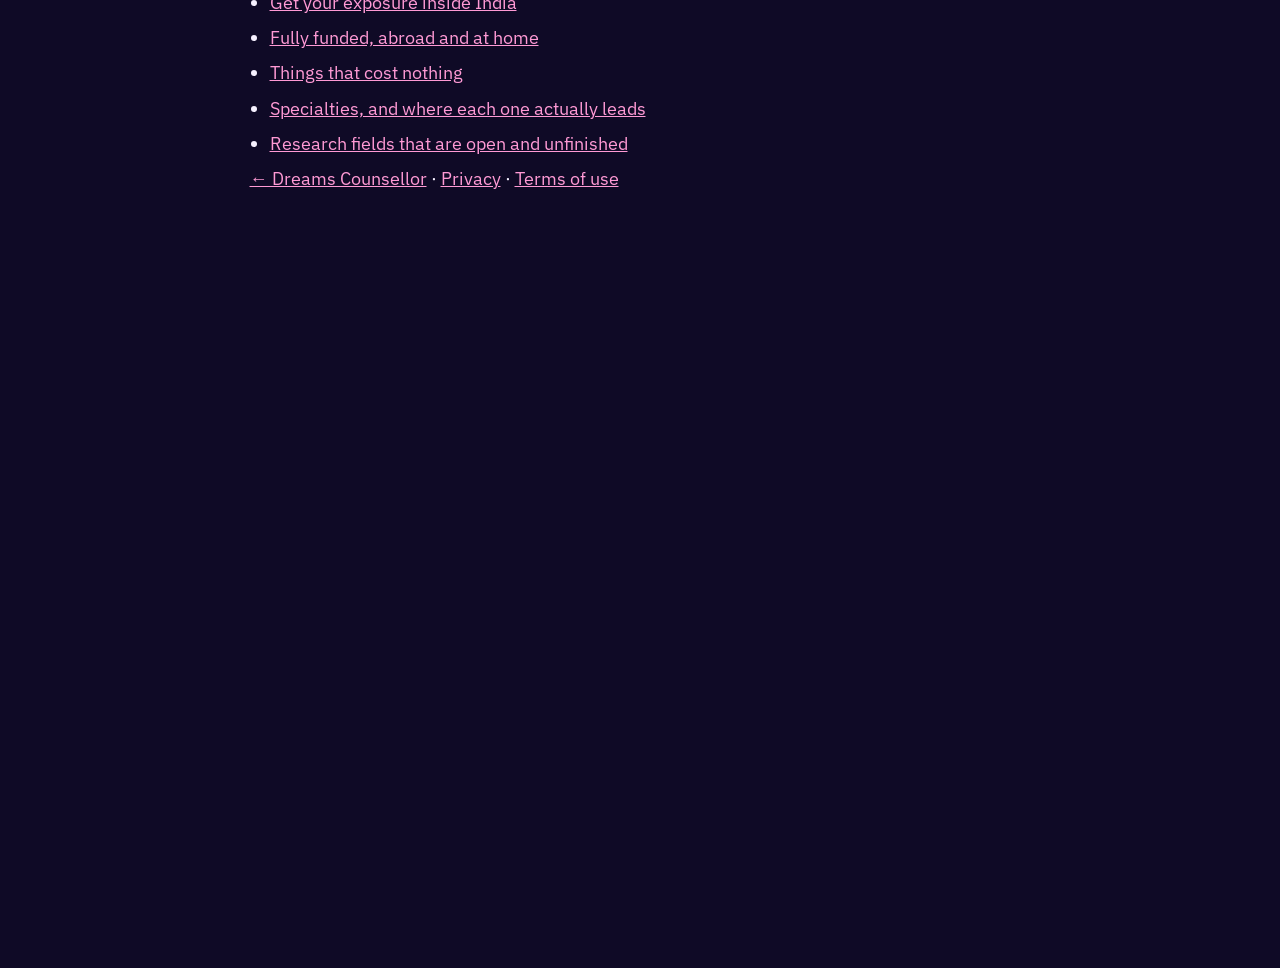
==== commit 80144839: "November recheck, CSHL moved to skip list, FLIP transitions Rechecked against the 3 November sweep o" ====
--- a/conferences/index.html
+++ b/conferences/index.html
@@ -18,7 +18,7 @@
 <meta property="og:image" content="https://aryanmanhas12.github.io/DREAMS/assets/og/conferences.png" />
 <meta property="og:image:width" content="1200" />
 <meta property="og:image:height" content="630" />
-<meta property="og:image:alt" content="Conferences that take student work — 12 of 232 entries in the Dreams Counsellor index, beside a globe marking the countries they lead to." />
+<meta property="og:image:alt" content="Conferences that take student work — 12 of 231 entries in the Dreams Counsellor index, beside a globe marking the countries they lead to." />
 <meta name="twitter:card" content="summary_large_image" />
 <meta name="twitter:title" content="Conferences where medical students can present" />
 <meta name="twitter:description" content="Conferences and congresses that accept student abstracts, with travel awards and student rates where they exist." />
@@ -157,11 +157,11 @@
   <h1>Conferences that take student work</h1>
   <p class="doc-lede">Attending is not a credential; presenting is. Each of these takes abstracts from students, and several fund the trip.</p>
 
-  <p class="doc-small">12 of 232 entries in this index match this page. Entries last checked against their official pages in October 2026; the official page linked on each one is always the authority.</p>
+  <p class="doc-small">12 of 231 entries in this index match this page. Entries last checked against their official pages in November 2026; the official page linked on each one is always the authority.</p>
 
   <p class="doc-actions">
     <a class="btn btn-primary" href="../">Answer three questions and get a ranked plan</a>
-    <a class="btn btn-ghost" href="../#browse">Browse all 232 in the app</a>
+    <a class="btn btn-ghost" href="../#browse">Browse all 231 in the app</a>
   </p>
 
   <article class="listing" id="society-conferences-india">
@@ -325,7 +325,7 @@
       <dt>Where</dt><dd>Global, Summit city changes each year</dd>
       <dt>Cost and funding</dt><dd>Partner health scholarships pay the summit place, economy flights, hotel and meals. The flagship Leading Scholarship decides travel and accommodation case by case</dd>
       <dt>Length</dt><dd>A four-day summit (Cape Town, 3–6 Nov 2026), then ambassador membership</dd>
-      <dt>When to apply</dt><dd>Health partner streams run in spring (Sandoz 2026: 23 March to 27 April). The Leading Scholarship for the 2026 summit is open until 31 October 2026</dd>
+      <dt>When to apply</dt><dd>Health partner streams run in spring (Sandoz ran 23 March to 27 April in 2026). The Leading Scholarship for the 2026 summit closed on 31 October; the 2027 rounds are not on the page yet</dd>
     </dl>
     <h3>Who it is open to</h3>
     <ul><li>Sandoz health scholarship: aged 18 to 30. Leading Scholarship: aged 18 to 35</li><li>Demonstrable impact on a health problem: a project you actually ran, not a project you plan</li><li>Each partner stream has its own theme; the 2026 health stream was access to medicines and care</li><li>Applications are individual and free</li></ul>
@@ -342,7 +342,7 @@
       <dt>Where</dt><dd>France, Lyon, after an online phase</dd>
       <dt>Cost and funding</dt><dd>Scholarships for applicants working at institutions in low- and middle-income countries; each call sets what they cover</dd>
       <dt>Length</dt><dd>An online phase, then one week in person at IARC in Lyon</dd>
-      <dt>When to apply</dt><dd>Runs every two years. The 2025 call opened 6 November 2024 and closed 6 January 2025; the 2027 call had not been posted at last check</dd>
+      <dt>When to apply</dt><dd>Runs every two years. The 2025 call ran from 6 November 2024 to 6 January 2025, so the 2027 call is due around November 2026; it had not been posted at the last check, so confirm on IARC's page before planning</dd>
     </dl>
     <h3>Who it is open to</h3>
     <ul><li>Aimed at working epidemiologists, statisticians, physicians, oncologists and public health specialists</li><li>Scholarships go to applicants working at institutions in low- and middle-income countries, which includes India</li><li>Two modules were offered in 2025: Introduction to Cancer Epidemiology, and Implementing Cancer Prevention and Early Detection</li></ul>
--- a/assets/styles.css
+++ b/assets/styles.css
@@ -159,7 +159,9 @@
   --ease-out: cubic-bezier(.22, 1, .36, 1);   /* fast start, soft landing */
   --ease-spring: cubic-bezier(.32, .72, 0, 1); /* presses and reveals: weight, then settle */
 
-  --shadow: 0 1px 2px rgba(0,0,0,.5), 0 12px 34px -16px rgba(0,0,0,.8);
+  /* Tinted with the sky's own indigo rather than pure black, so a lifted
+     surface reads as lit by the same night it sits in. */
+  --shadow: 0 1px 2px rgba(6, 3, 24, .55), 0 12px 34px -16px rgba(6, 3, 24, .85);
 
   /* Tells the browser to paint scrollbars, native form controls and the
      pre-paint background to match. Without it a dark page still flashes a
@@ -182,7 +184,7 @@
   --rg-india: #FF6FB5; --rg-uk: #7FA8FF; --rg-europe: #B08CFF; --rg-americas: #4FD8F0;
   --rg-anz: #A6E86B; --rg-asia: #F07CFF; --rg-global: #E2D8FF;
   --ooh-paper: #FFF8EE; --ooh-ink: #2A1636; --ooh-gold: #FFC857; --ooh-mouth: #7A2748;
-  --shadow: 0 1px 2px rgba(0,0,0,.5), 0 12px 34px -16px rgba(0,0,0,.8);
+  --shadow: 0 1px 2px rgba(6, 3, 24, .55), 0 12px 34px -16px rgba(6, 3, 24, .85);
   color-scheme: dark;
 }
 /* Daylight: lavender paper and magenta ink for reading in sunlight. The
@@ -359,6 +361,8 @@
    display faces only — balance is expensive on long running text and does
    nothing useful there. */
 h1, h2, h3, .hero-h, .band-h, .sec-h, .card-h { text-wrap: balance; }
+/* Running text never leaves one word alone on its last line. */
+p, li, dd { text-wrap: pretty; }
 
 /* Root size in percent, never px, so a reader who has raised their browser's
    default still gets it. 17px on phones, 18px from tablet up: this is a site
@@ -1272,6 +1276,9 @@
 }
 .page-head .reviewed { margin: 14px 0 0; }
 
+.foot-legal { display: flex; flex-wrap: wrap; gap: 4px 20px; }
+.empty-go { display: flex; flex-wrap: wrap; justify-content: center; gap: 10px; margin: 16px 0 0; }
+#shortlistSlot { padding-bottom: 60px; }
 .foot-sign {
   font-family: var(--font-script); font-size: 1.5rem; line-height: 1.3;
   color: var(--accent); margin: 30px 0 0; max-width: none;
@@ -1655,7 +1662,12 @@
 
 /* ─────────────── frontier ─────────────── */
 .frontier-grid { display: grid; grid-template-columns: repeat(auto-fit, minmax(min(330px, 100%), 1fr)); gap: 18px; margin-bottom: 70px; }
-.fcard { border: 1px solid var(--line); background: var(--surface); border-radius: var(--r); padding: 24px 26px; }
+.fcard { border: 1px solid var(--line); background: var(--surface); border-radius: var(--r); padding: 24px 26px;
+  display: flex; flex-direction: column; }
+/* Cards in a row end on one line: the list of places and the link go to the
+   bottom whatever the length of the prose above them. */
+.fcard .f-where { margin-top: auto; padding-top: 14px; }
+.fcard .card-link { align-self: flex-start; }
 .fcard h3 { font-family: var(--font-display); font-weight: 600; font-size: 1.62rem; margin: 0 0 4px; letter-spacing: -.005em; }
 .fcard .f-tag { font-family: var(--font-ui); font-size: .72rem; color: var(--accent); letter-spacing: 0; margin: 0 0 15px; }
 .fcard p { font-size: .93rem; color: var(--ink-2); margin: 0 0 13px; }
@@ -1722,6 +1734,7 @@
   white-space: nowrap; overflow: hidden; text-overflow: ellipsis;
 }
 .month li:first-child { border-top: 0; }
+.month li.m-none { color: var(--ink-3); }
 
 /* ─────────────── country fit ─────────────── */
 .countries { display: grid; gap: 14px; margin: 0 0 50px; }
@@ -2534,9 +2547,6 @@
 .sg-opt[aria-selected="true"], .sg-opt:hover { background: var(--accent-wash); }
 .sg-label { min-width: 0; font-size: .95rem; overflow-wrap: anywhere; }
 .sg-tag { flex: none; font-family: var(--font-ui); font-size: .74rem; color: var(--ink-2); }
-@media (prefers-reduced-motion: no-preference) {
-  html:not(.lite) .suggest:not([hidden]) { animation: pop-down .22s var(--ease-spring) backwards; }
-}
 @keyframes pop-down { from { opacity: 0; transform: translateY(-4px); } }
 
 .chip-row { display: flex; flex-wrap: wrap; align-items: center; gap: 10px; margin: 0 0 16px; }
@@ -2570,7 +2580,10 @@
 }
 .cx-tile:hover { border-color: var(--rg); }
 .cx-tile:active { transform: scale(.97); }
-.cx-top { display: flex; align-items: center; gap: 10px; min-width: 0; }
+/* Two lines are reserved for the name, so a row of tiles keeps its counts
+   and bars on one line even when "Global organisations" wraps. */
+.cx-top { display: flex; align-items: flex-start; gap: 10px; min-width: 0; min-height: 3em; }
+.cx-top .cx-dot { margin-top: .5em; }
 .cx-name { font-family: var(--font-display); font-weight: 600; font-size: 1.3rem; line-height: 1.15; overflow-wrap: anywhere; text-wrap: balance; }
 .cx-n {
   font-family: var(--font-display); font-weight: 600; font-size: 2.1rem; line-height: 1;
@@ -2673,6 +2686,11 @@
   html:not(.lite) .dl-row, html:not(.lite) .door, html:not(.lite) .cx-detail { animation: tile-in .4s var(--ease-spring) backwards; }
 }
 @keyframes tile-in { from { opacity: 0; transform: translateY(10px) scale(.985); } }
+/* Once a list has made its entrance, a re-render moves its items (FLIP in
+   app.js) instead of dealing them in again. */
+.cx-grid[data-entered] .cx-tile, .cx-grid[data-entered] .cx-bar,
+#dlList[data-entered] .dl-row, #dlLast[data-entered] .dl-row,
+#dlStrip[data-entered] .dl-bar-col i { animation: none; }
 @keyframes bar-grow { from { transform: scaleX(0); } }
 @keyframes bar-rise { from { transform: scaleY(0); } }
 
